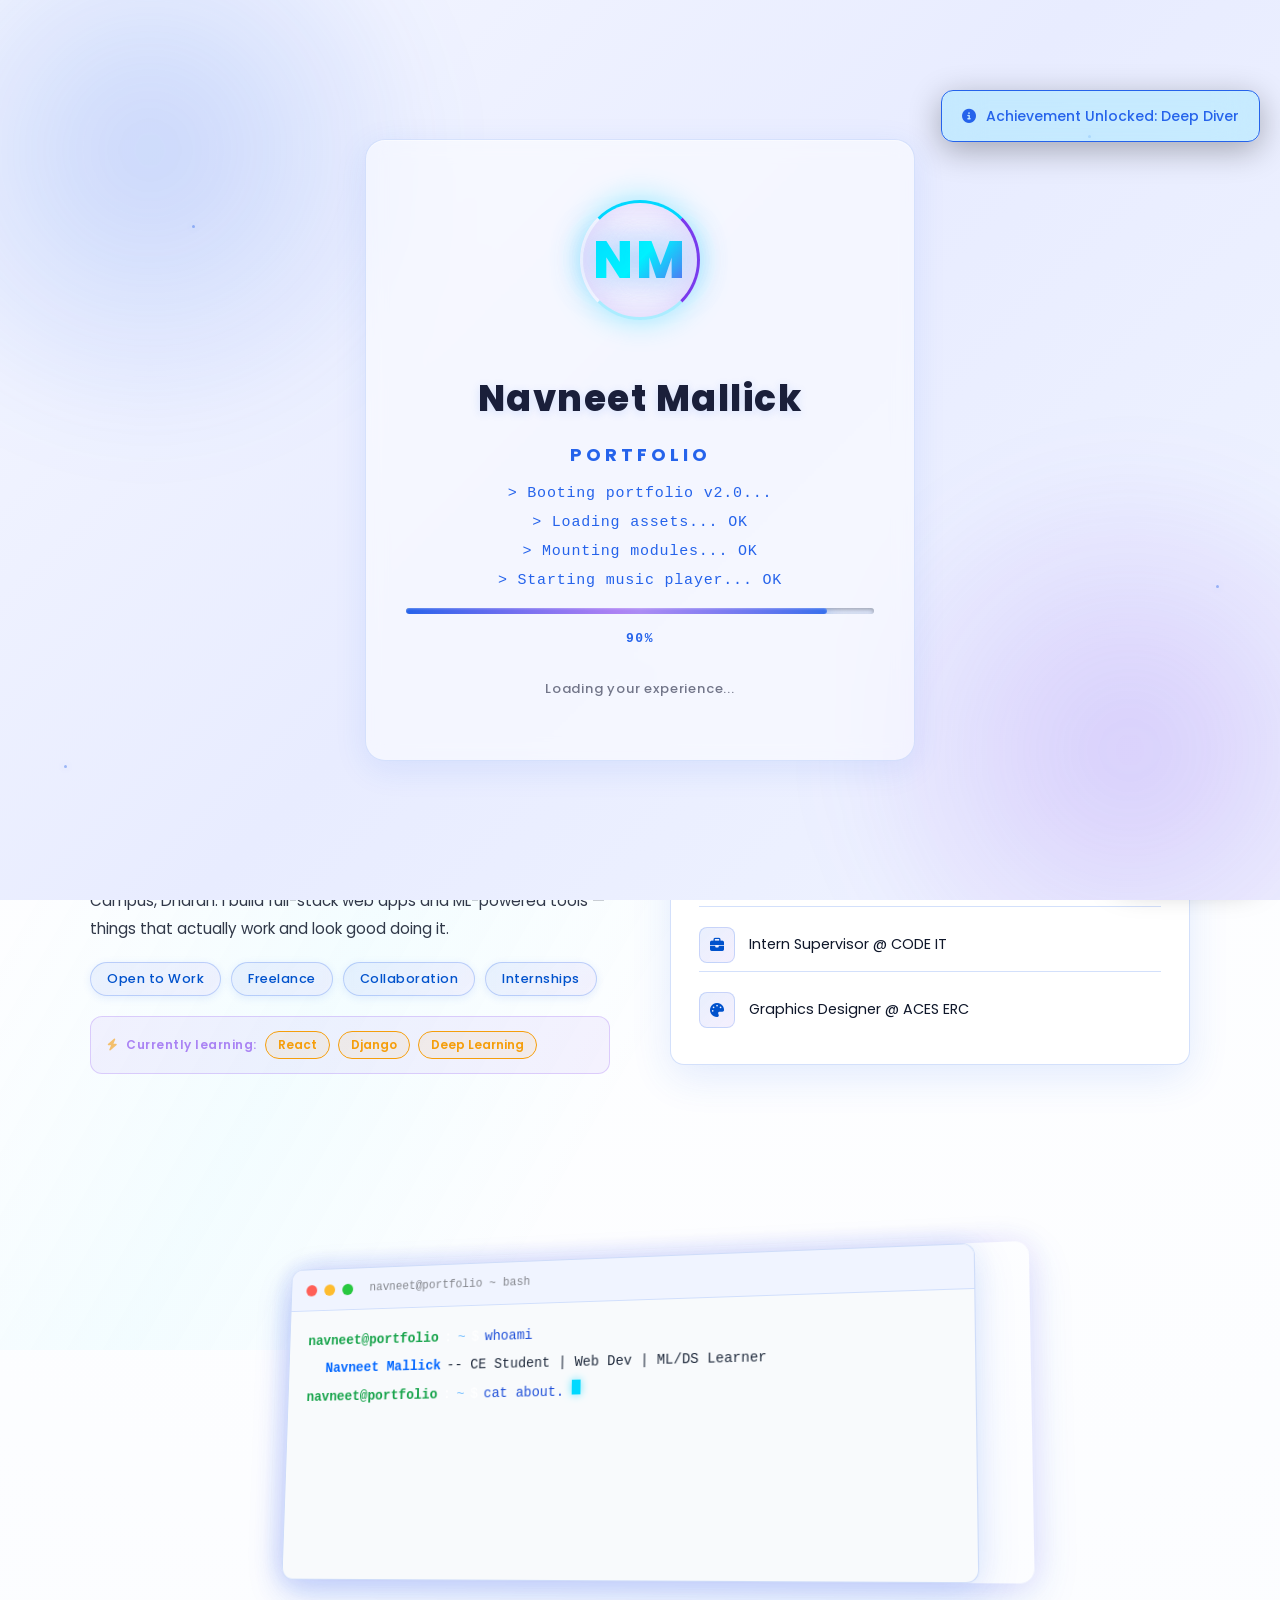
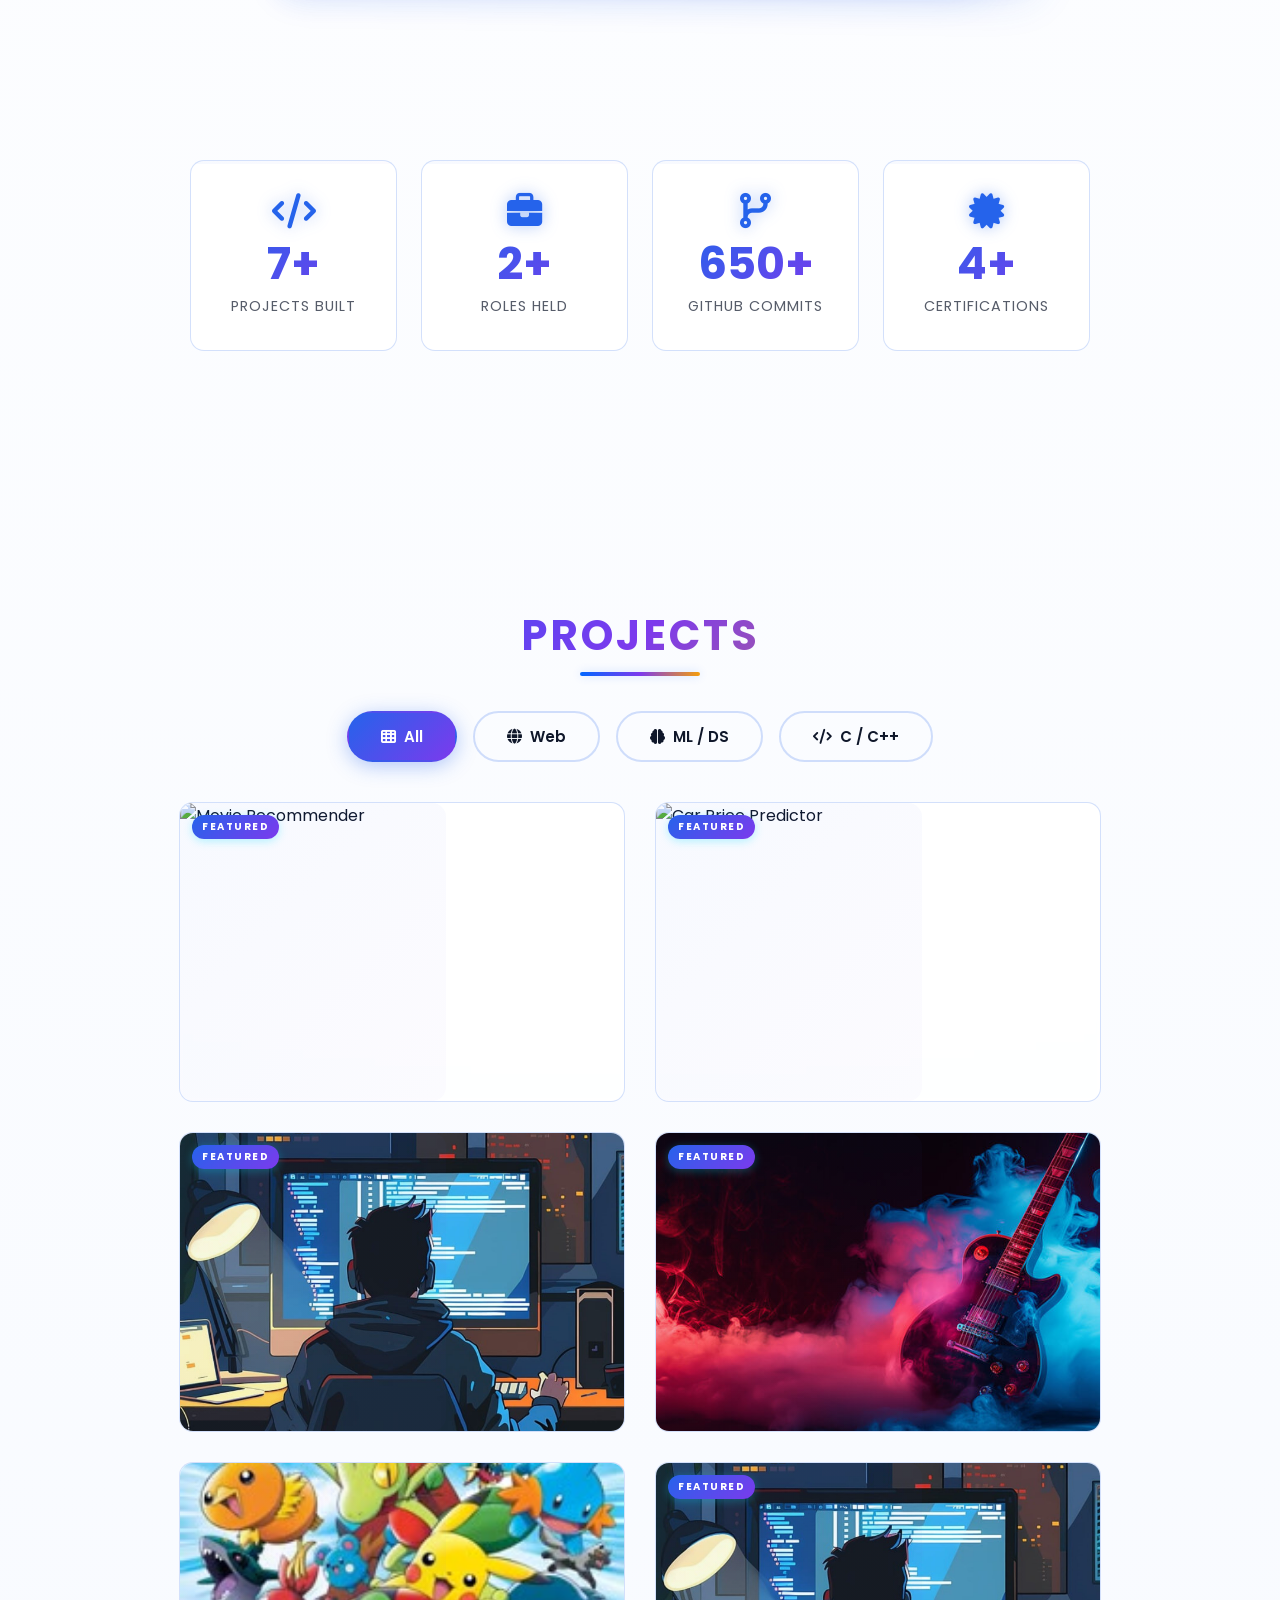
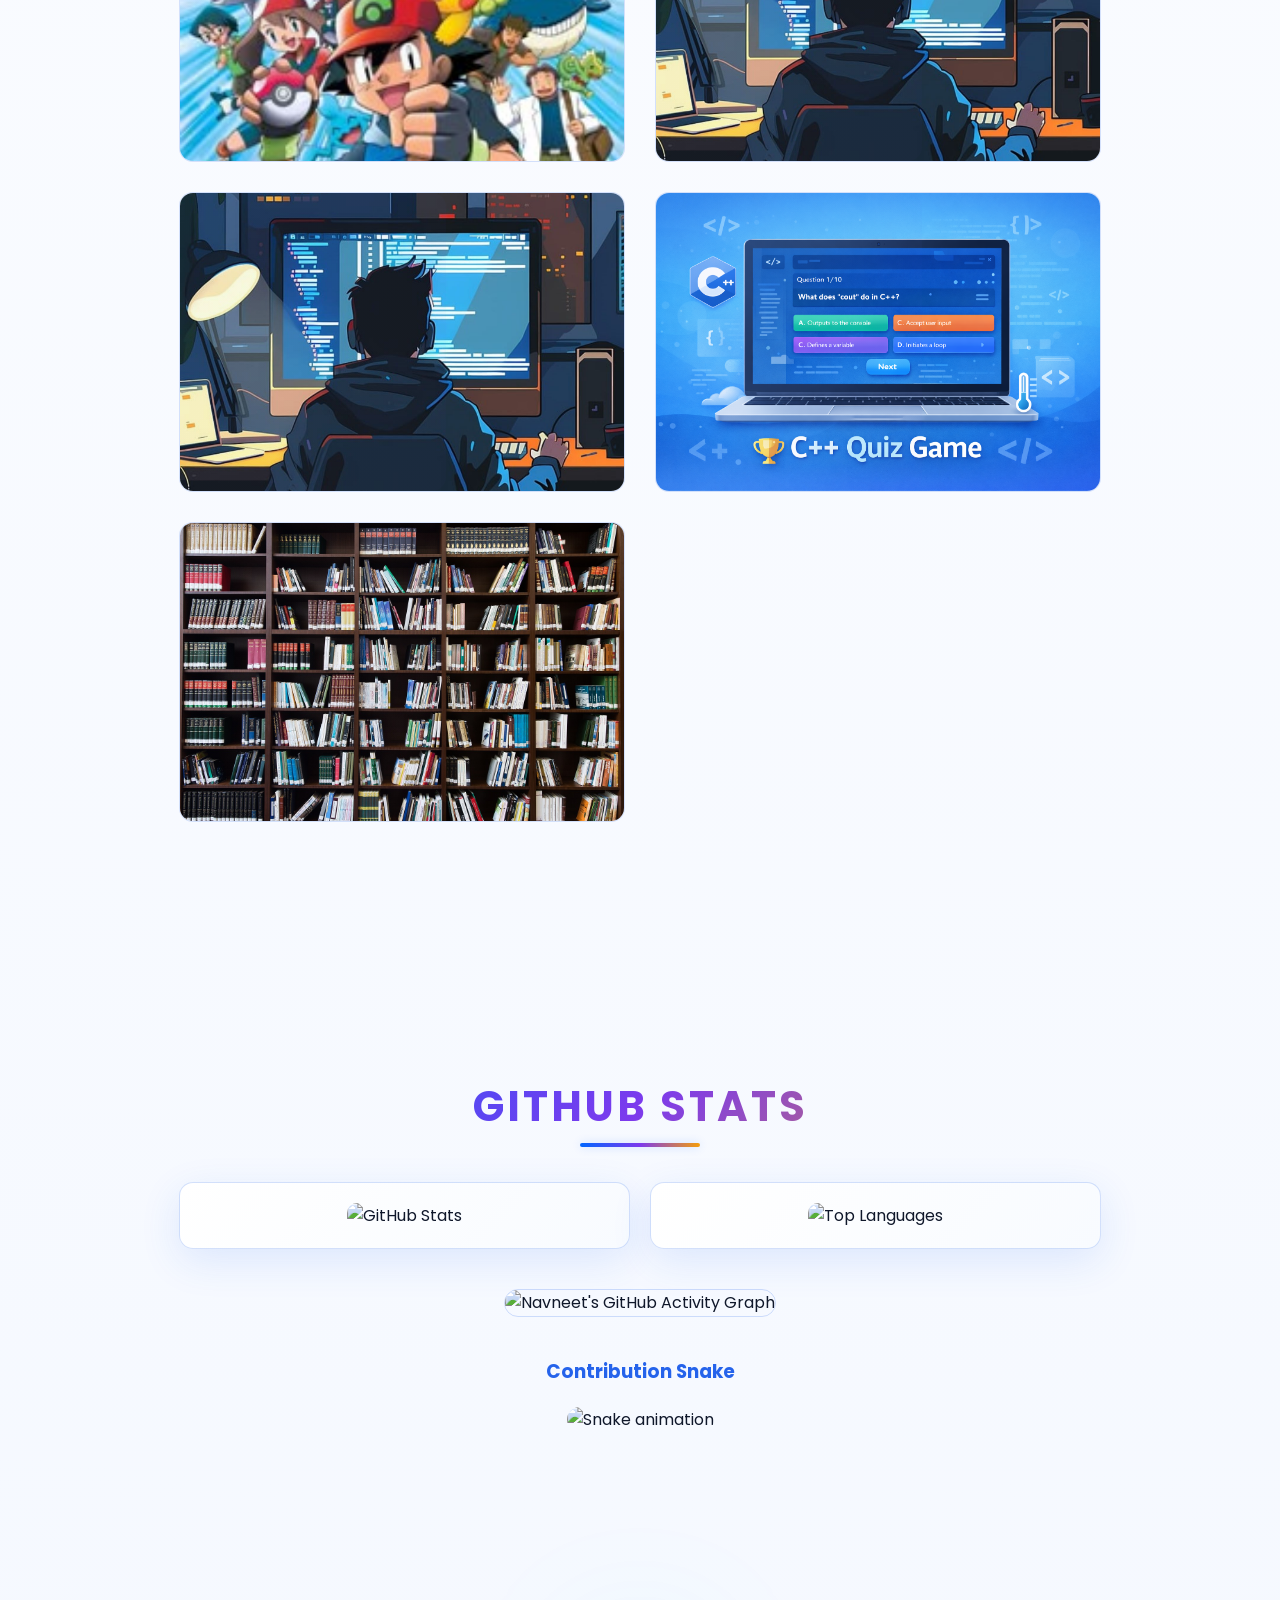
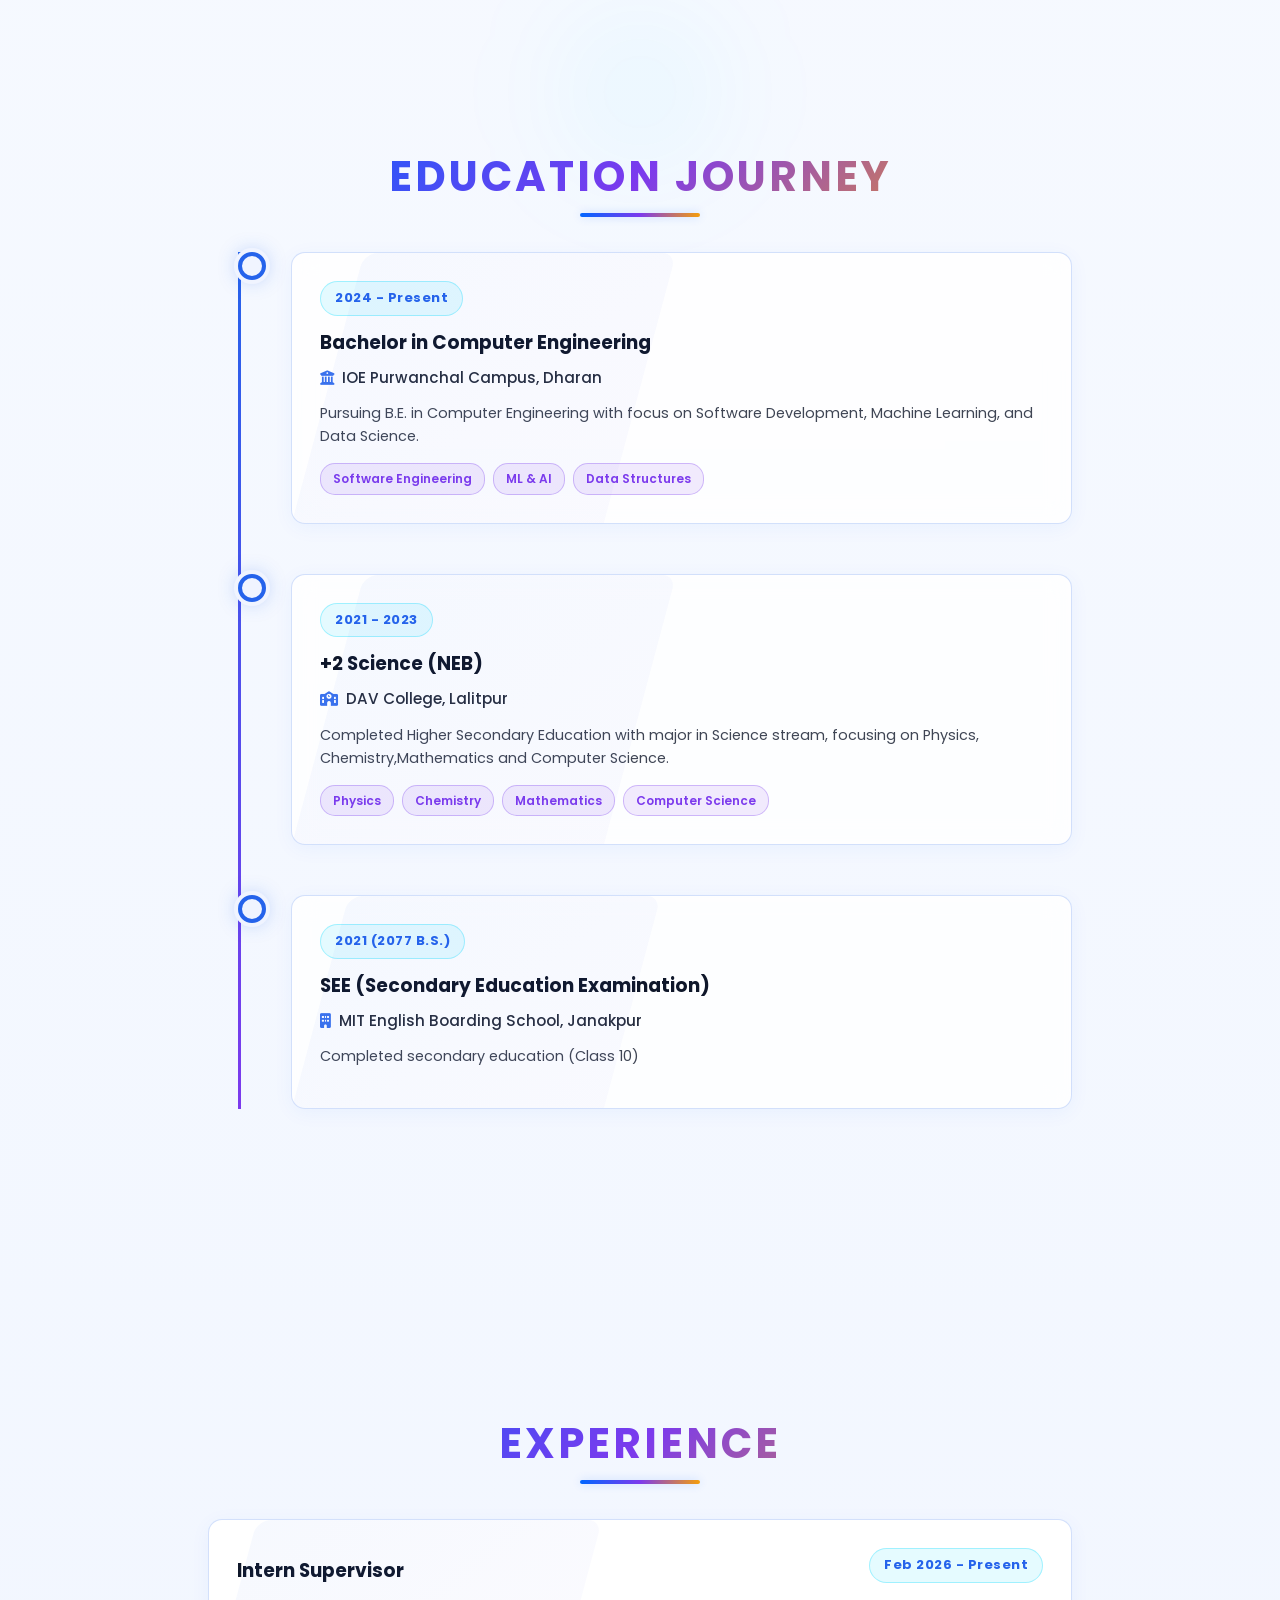
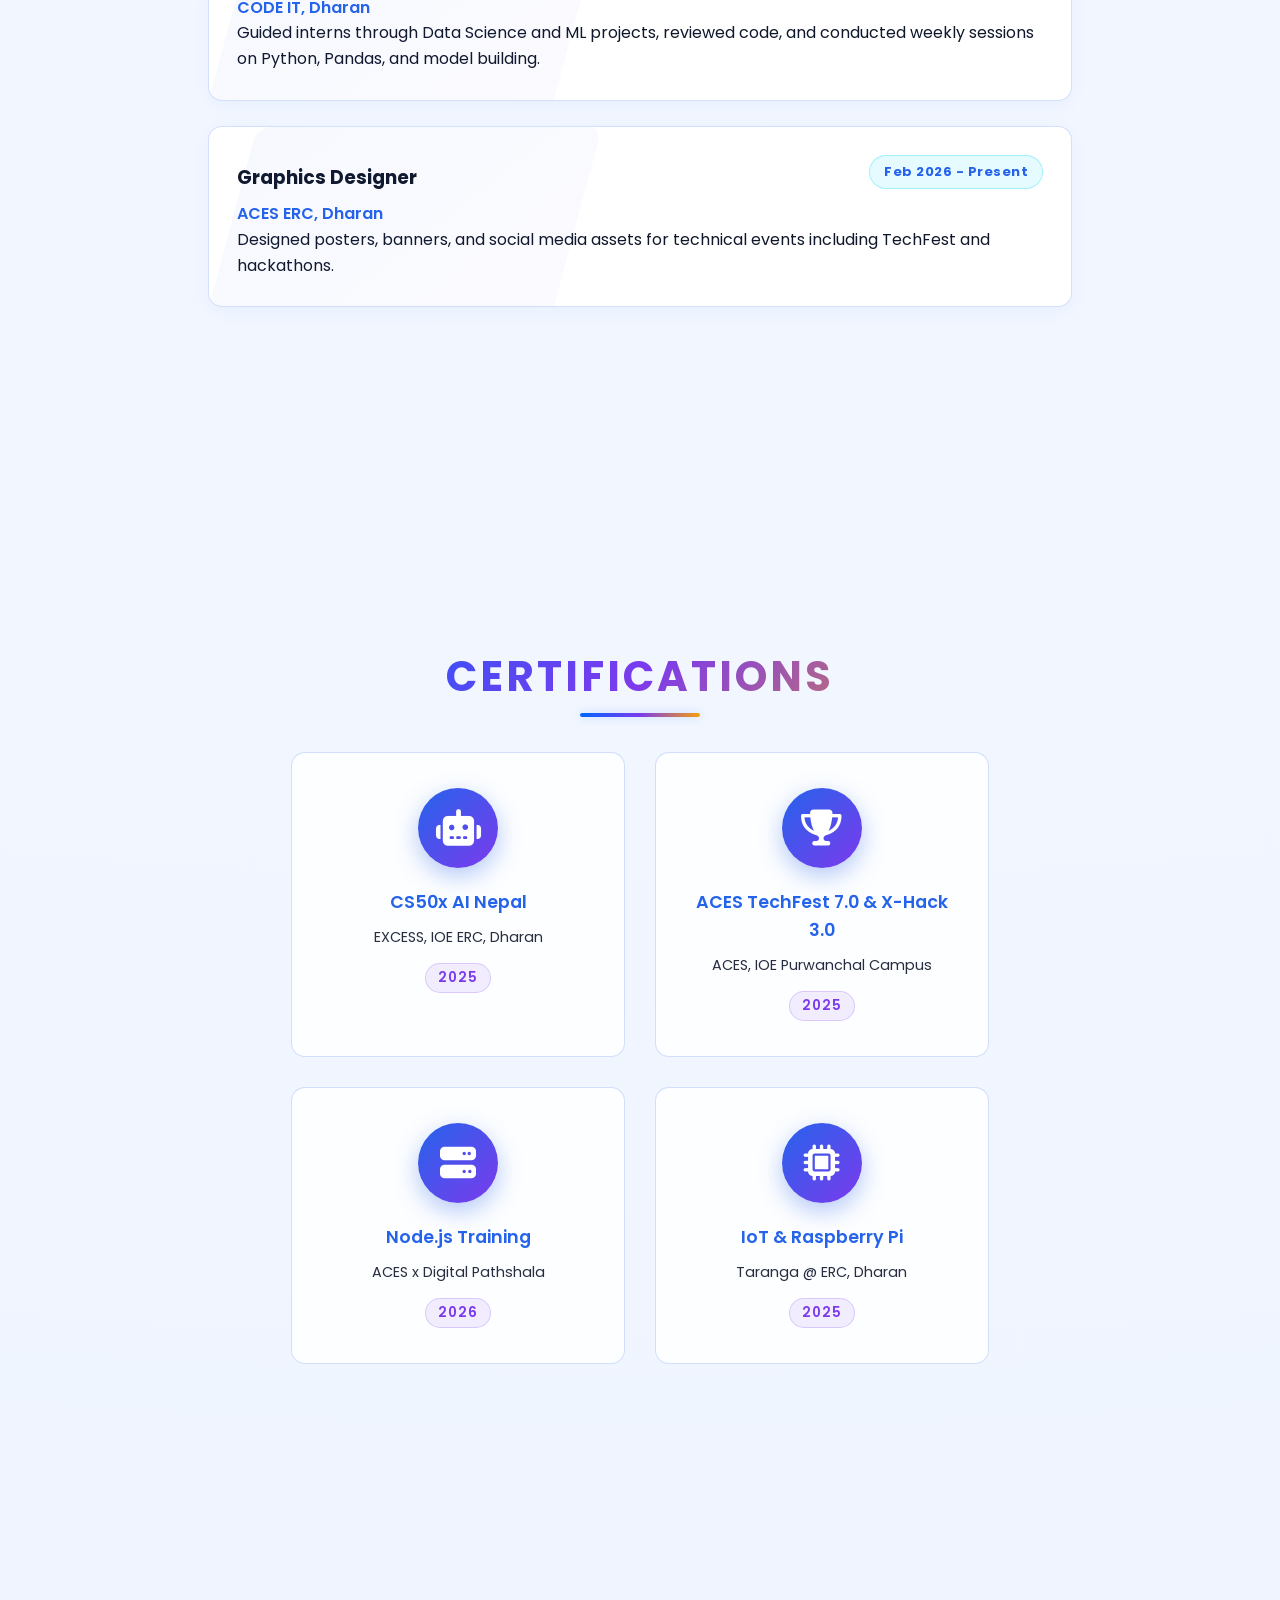
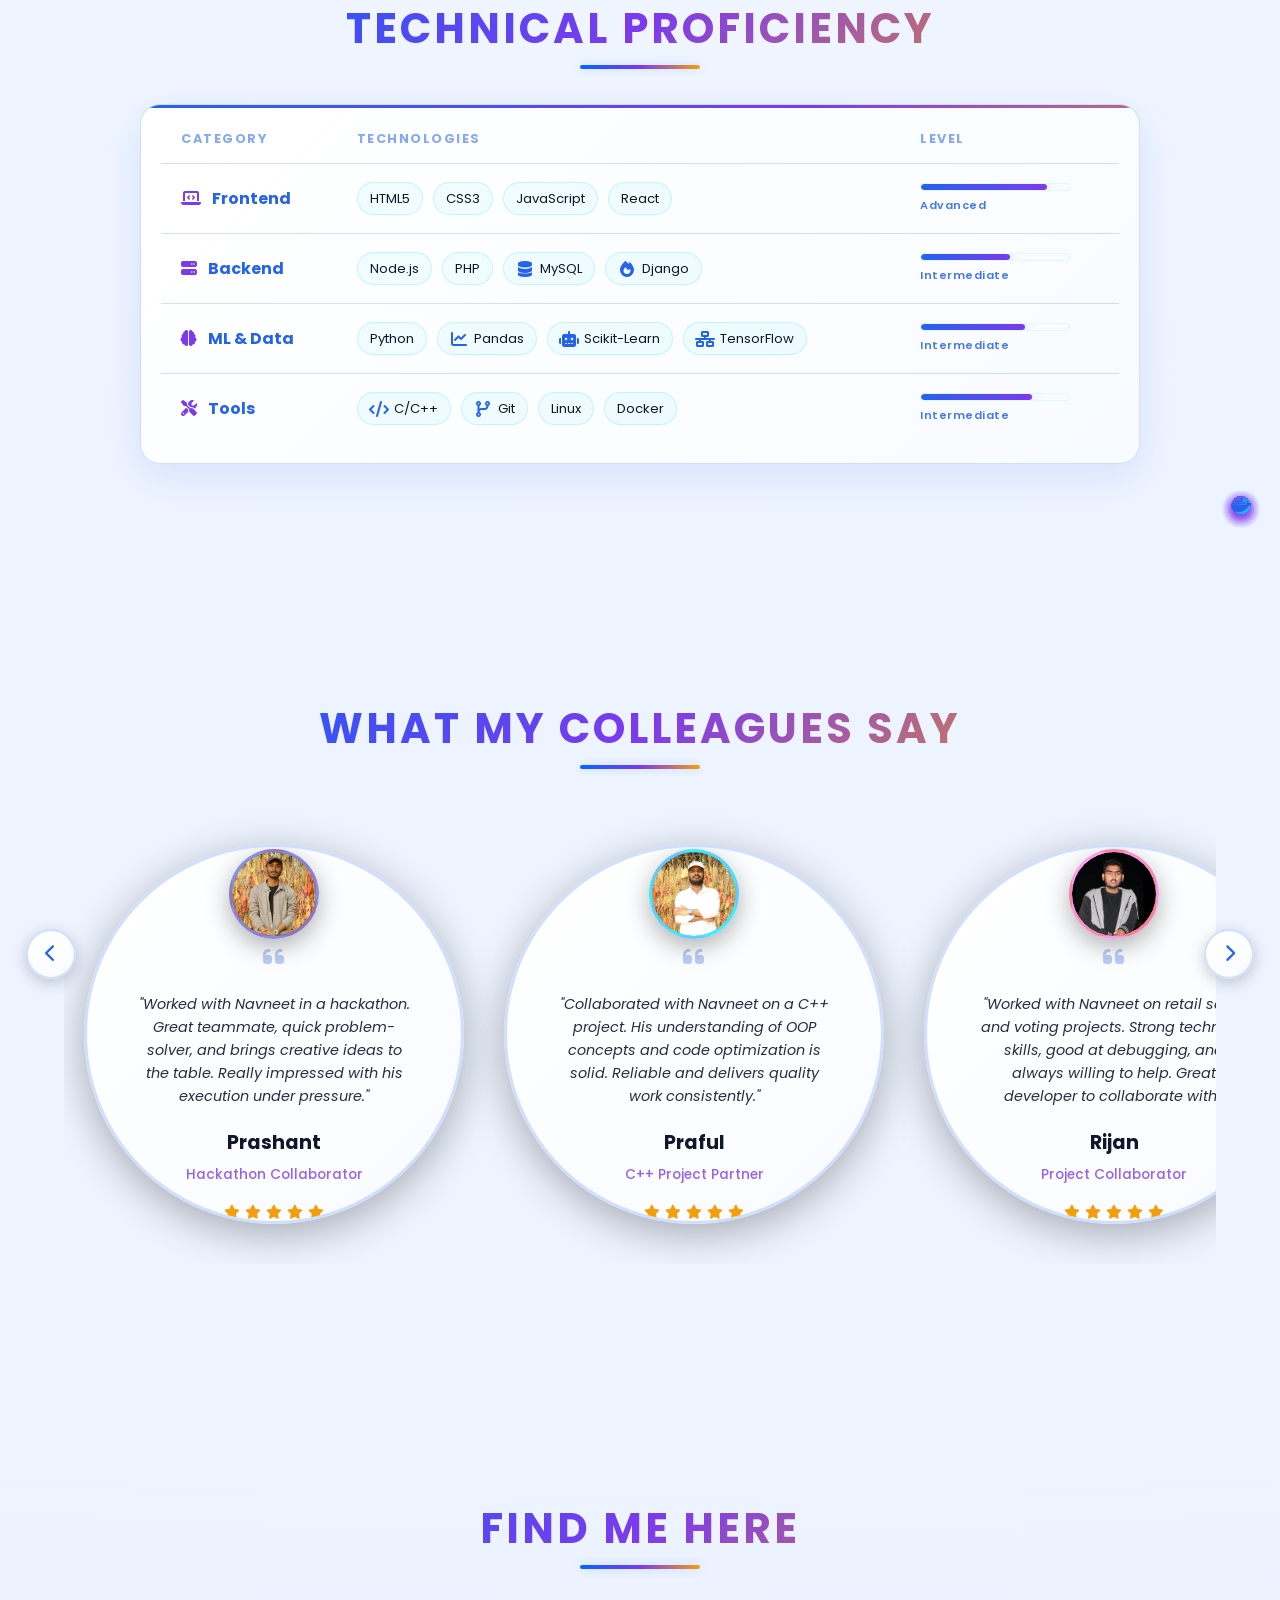
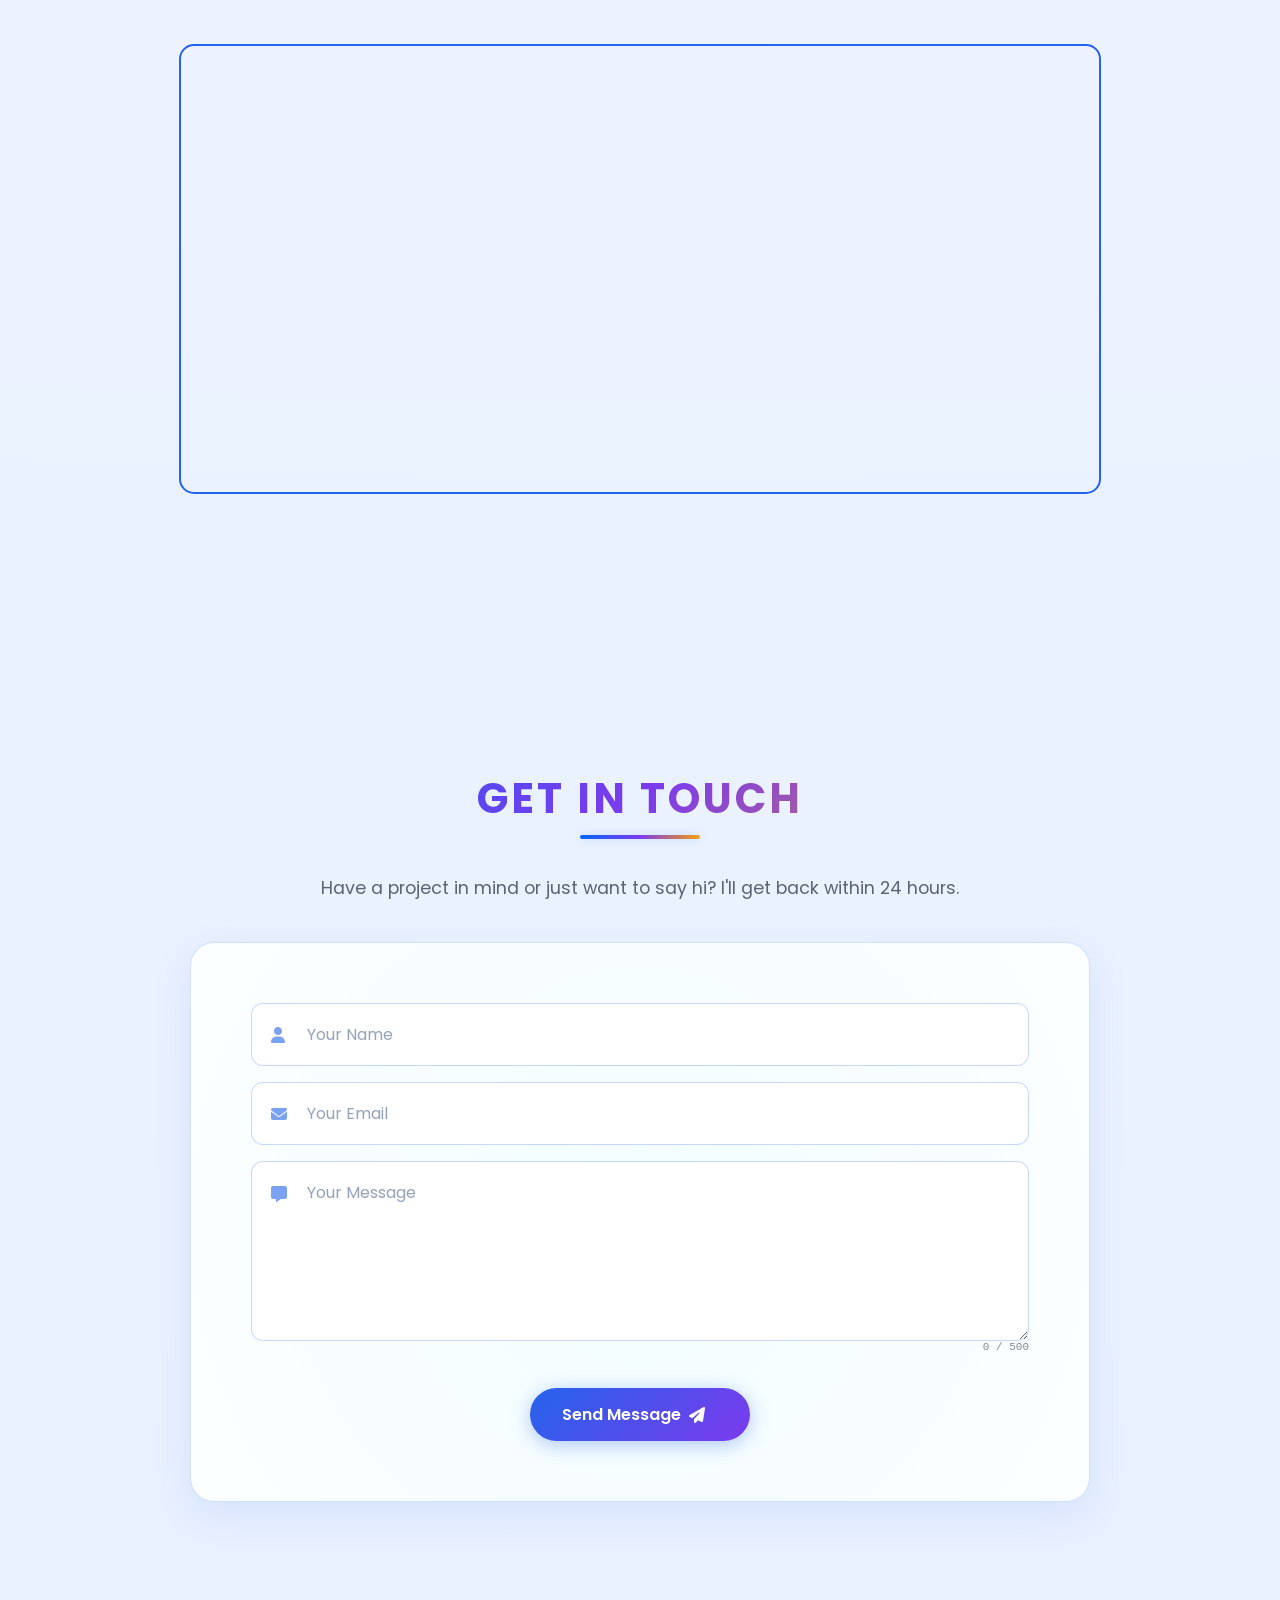
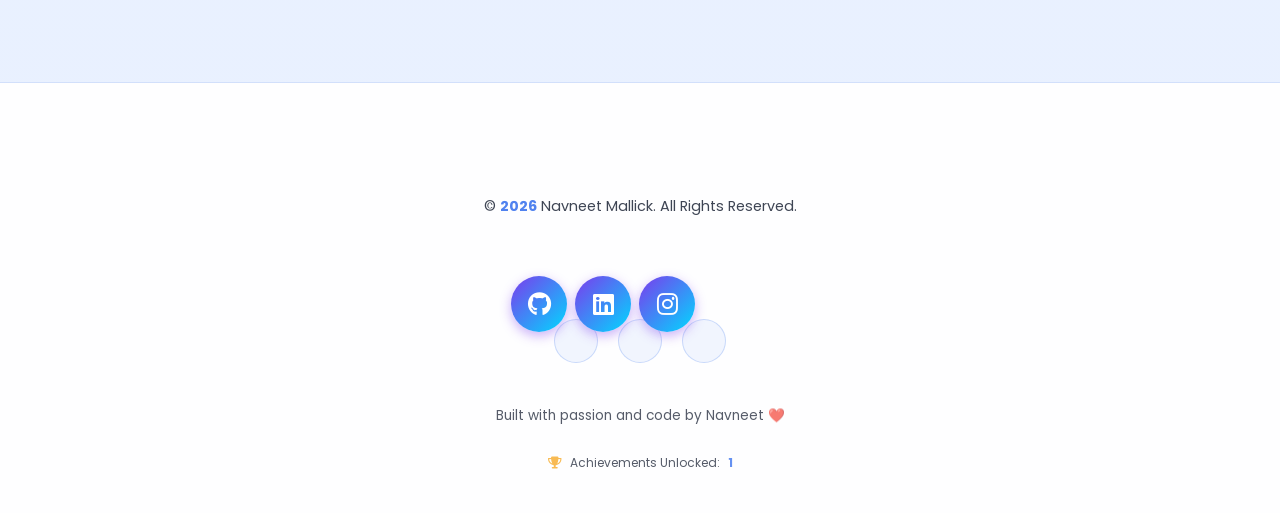
==== index.html @ b957b002 "fix: mobile bugs" ====
<!DOCTYPE html>
<html lang="en">

<head>
  <meta charset="UTF-8">
  <meta name="viewport" content="width=device-width, initial-scale=1.0, maximum-scale=1.0, user-scalable=no, viewport-fit=cover">

  <!-- Primary SEO -->
  <title>Navneet Mallick | Portfolio</title>
  <meta name="description" content="Navneet Mallick is a Computer Engineering student at IOE Purwanchal Campus specializing in Web Development, Machine Learning, and Data Science. Explore projects, skills, and experience.">
  <meta name="keywords" content="Navneet Mallick, Web Developer, Machine Learning Engineer, Data Science, Portfolio, Computer Engineering, Nepal, IOE, Python, JavaScript, Streamlit">
  <meta name="author" content="Navneet Mallick">
  <meta name="robots" content="index, follow">
  <link rel="canonical" href="https://navneetmallick.com.np/">

  <!-- Open Graph (Facebook, LinkedIn) -->
  <meta property="og:type" content="website">
  <meta property="og:url" content="https://navneetmallick.com.np/">
  <meta property="og:title" content="Navneet Mallick | Web Developer & ML Engineer">
  <meta property="og:description" content="Computer Engineering student specializing in Web Development, Machine Learning, and Data Science. Check out my projects and get in touch.">
  <meta property="og:image" content="https://navneetmallick.com.np/Assets/images/profile.jpg">
  <meta property="og:site_name" content="Navneet Mallick Portfolio">
  <meta property="og:locale" content="en_US">

  <!-- Twitter Card -->
  <meta name="twitter:card" content="summary_large_image">
  <meta name="twitter:title" content="Navneet Mallick | Web Developer & ML Engineer">
  <meta name="twitter:description" content="Computer Engineering student specializing in Web Development, Machine Learning, and Data Science.">
  <meta name="twitter:image" content="https://navneetmallick.com.np/Assets/images/profile.jpg">

  <!-- Favicon -->
  <link rel="icon" type="image/png" href="Assets/images/logo.png">
  <link rel="apple-touch-icon" href="Assets/images/logo.png">
  <meta name="theme-color" content="#0a0e27">

  <!-- JSON-LD Structured Data -->
  <script type="application/ld+json">
  {
    "@context": "https://schema.org",
    "@type": "Person",
    "name": "Navneet Mallick",
    "url": "https://navneetmallick.com.np/",
    "image": "https://navneetmallick.com.np/Assets/images/profile.jpg",
    "jobTitle": "Computer Engineering Student & Web Developer",
    "description": "Computer Engineering student at IOE Purwanchal Campus specializing in Web Development, Machine Learning, and Data Science.",
    "sameAs": [
      "https://github.com/Navneet-Mallick/",
      "https://www.linkedin.com/in/navneet-mallick-313829279",
      "https://www.instagram.com/navneet_nm07"
    ],
    "knowsAbout": ["Web Development", "Machine Learning", "Data Science", "Python", "JavaScript"]
  }
  </script>

  <!-- External Styles & Fonts -->
  <!-- Font preloading for faster render -->
  <link rel="preconnect" href="https://fonts.googleapis.com">
  <link rel="preconnect" href="https://fonts.gstatic.com" crossorigin>
  <link rel="preload" href="https://fonts.googleapis.com/css2?family=Poppins:wght@300;400;600;700&display=swap" as="style" onload="this.onload=null;this.rel='stylesheet'">
  <noscript><link href="https://fonts.googleapis.com/css2?family=Poppins:wght@300;400;600;700&display=swap" rel="stylesheet"></noscript>
  <link rel="stylesheet" href="https://cdnjs.cloudflare.com/ajax/libs/font-awesome/6.5.0/css/all.min.css">
  <link rel="stylesheet" href="CSS/style.css">
  <link rel="stylesheet" href="CSS/mobile.css">
  <link rel="stylesheet" href="CSS/loading-screen.css">
  <link rel="stylesheet" href="CSS/mobile-performance.css">
  <link rel="stylesheet" href="CSS/shortcuts.css">

  <!-- Lazy-loaded CSS (will be loaded on demand):
       - CSS/advanced-effects.css
       - CSS/welcome.css
  -->

  <!-- Ensure boot overlay is visible on mobile - inline critical CSS -->
  <style>
    /* Show overlay only when NOT exiting */
    #boot-overlay:not(.boot-exit) {
      display: flex !important;
      position: fixed !important;
      inset: 0 !important;
      z-index: 999999 !important;
    }
    body.boot-active {
      overflow: hidden !important;
    }
  </style>

  <!-- Immediate boot overlay initialization -->
  <script>
    // Add boot-active class immediately to prevent flash
    document.documentElement.classList.add('boot-active');
    
    // Ensure boot overlay is visible as soon as DOM is ready
    if (document.readyState === 'loading') {
      document.addEventListener('DOMContentLoaded', function() {
        const overlay = document.getElementById('boot-overlay');
        if (overlay) {
          overlay.style.display = 'flex';
          overlay.style.opacity = '1';
          document.body.classList.add('boot-active');
        }
      });
    }
  </script>
</head>

<body>

<noscript>
  <div style="position:fixed;inset:0;background:#070b1f;color:#eaf2ff;display:flex;flex-direction:column;align-items:center;justify-content:center;font-family:sans-serif;text-align:center;padding:20px;z-index:999999;">
    <h1 style="color:#00e5ff;font-size:2rem;margin-bottom:16px;">Navneet Mallick — Portfolio</h1>
    <p style="opacity:0.8;max-width:400px;line-height:1.6;">This portfolio requires JavaScript to run. Please enable JavaScript in your browser to view the full experience.</p>
    <a href="mailto:navneetmallick092@gmail.com" style="margin-top:24px;color:#00e5ff;">navneetmallick092@gmail.com</a>
  </div>
</noscript>

<!-- Scroll Progress Bar -->
<div id="scroll-progress"></div>

<!-- Matrix Rain Canvas -->
<canvas id="matrix-canvas"></canvas>

<!-- Scanlines overlay -->
<div class="scanlines"></div>

<!-- Boot Overlay - Professional Loading Screen -->
<div id="boot-overlay">
  <div class="boot-background">
    <div class="boot-gradient-1"></div>
    <div class="boot-gradient-2"></div>
  </div>
  
  <div class="boot-content">
    <!-- Animated Logo -->
    <div class="boot-logo-container">
      <div class="boot-logo">
        <span class="boot-logo-text">NM</span>
        <div class="boot-logo-ring"></div>
      </div>
    </div>
    
    <!-- Title -->
    <div class="boot-title">
      <h1>Navneet Mallick</h1>
      <p class="boot-subtitle">Portfolio</p>
    </div>
    
    <!-- Loading Messages -->
    <div class="boot-messages">
      <div class="boot-text" id="boot-text"></div>
    </div>
    
    <!-- Progress Bar -->
    <div class="boot-progress-container">
      <div class="boot-progress-bar">
        <div class="boot-progress-fill" id="boot-bar"></div>
        <div class="boot-progress-glow"></div>
      </div>
      <div class="boot-percent" id="boot-percent">0%</div>
    </div>
    
    <!-- Status -->
    <div class="boot-status">
      <p class="boot-hint">Loading your experience...</p>
    </div>
  </div>
  
  <!-- Animated Particles Background -->
  <div class="boot-particles">
    <div class="boot-particle"></div>
    <div class="boot-particle"></div>
    <div class="boot-particle"></div>
    <div class="boot-particle"></div>
    <div class="boot-particle"></div>
  </div>
</div>

<!-- Floating Particles -->
<div class="particles" id="particles"></div>

<!-- Music Player -->
<div id="music-player" data-mode="eagles" data-playing="false">
  <!-- Play / Pause -->
  <button id="music-toggle" aria-label="Toggle music">
    <i class="fas fa-play" id="music-icon"></i>
  </button>

  <!-- Animated bars (visible when playing) -->
  <div class="music-bars" aria-hidden="true">
    <div class="music-bar"></div>
    <div class="music-bar"></div>
    <div class="music-bar"></div>
    <div class="music-bar"></div>
  </div>

  <!-- Track info + progress -->
  <div class="music-info">
    <span id="music-track-name">Lo-Fi Beats</span>
    <div class="music-progress">
      <div id="music-progress-bar"></div>
    </div>
  </div>

  <!-- Volume -->
  <input id="music-volume" type="range" min="0" max="1" step="0.05" value="0.6" aria-label="Volume">

  <!-- Mode switch -->
  <button id="music-mode-btn" aria-label="Switch music mode" title="Switch mode">
    <i class="fas fa-moon" id="music-mode-icon"></i>
  </button>

  <!-- External Music Link -->
  <a href="https://groove-box-three.vercel.app/" target="_blank" rel="noopener noreferrer" id="music-external-link" aria-label="Open full music player" title="Open GrooveBox Music Player">
    <i class="fas fa-external-link-alt"></i>
    <span class="music-notification-badge">NEW</span>
  </a>
</div>

<!-- Toast Notifications -->
<div id="toast-container"></div>

<!-- Back to Top -->
<button id="back-to-top" aria-label="Back to top">
  <i class="fas fa-arrow-up"></i>
</button>

<!-- Mobile Shortcuts Button (visible only on mobile) -->
<button id="mobile-shortcuts-btn" onclick="window.showShortcuts && window.showShortcuts()" aria-label="Show shortcuts" title="Shortcuts">
  <i class="fas fa-keyboard"></i>
</button>

<header>
    <nav class="navbar">
        <div class="logo-container">
            <a href="#home" >
                <img src="Assets/images/image.png" alt="Navneet Mallick Logo" id="nav-logo-img" loading="lazy">
            </a>
        </div>

        <ul class="nav-links">
            <li><a href="#home"><i class="fas fa-home"></i> Home</a></li>
            <li><a href="#about"><i class="fas fa-user"></i> About</a></li>
            <li><a href="#projects"><i class="fas fa-code"></i> Projects</a></li>
            <li><a href="#education"><i class="fas fa-graduation-cap"></i> Education</a></li>
            <li><a href="#skills"><i class="fas fa-brain"></i> Skills</a></li>
            <li><a href="#contact"><i class="fas fa-envelope"></i> Contact</a></li>
        </ul>

        <div class="nav-wrapper">
            <div id="nav-actions-box">
                <div id="theme-btn">
                    <i id="theme-icon" class="fas fa-moon"></i>
                    <span id="theme-text">Dark</span>
                </div>
                <div class="divider"></div>
                <div id="hamburger-wrap">
                    <i class="fas fa-bars"></i>
                </div>
                <button id="shortcuts-hint" onclick="window.showShortcuts && window.showShortcuts()" title="Keyboard shortcuts" aria-label="Keyboard shortcuts" style="background:none;border:1px solid var(--border-color);color:var(--text-color);width:32px;height:32px;border-radius:8px;cursor:pointer;font-size:13px;display:flex;align-items:center;justify-content:center;transition:all 0.2s;opacity:0.7;"><i class="fas fa-keyboard"></i></button>
            </div>

            <div id="nav-dropdown">
                <div class="dropdown-header">NAVIGATE</div>
                <a href="#experience"><i class="fas fa-briefcase"></i> Experience</a>
                <a href="#education"><i class="fas fa-graduation-cap"></i> Education</a>
                <a href="#certifications"><i class="fas fa-certificate"></i> Certifications</a>
                <a href="#testimonials"><i class="fas fa-quote-left"></i> Testimonials</a>
                <a href="#github-stats"><i class="fab fa-github"></i> GitHub Stats</a>
                <a href="./Assets/Navneet _CV.pdf" download><i class="fas fa-download"></i> Download CV</a>
                <div class="dropdown-divider"></div>
                <a href="#" id="open-game-btn" onclick="openRunnerGame(); return false;"><i class="fas fa-gamepad"></i> Play a Game</a>
                <div class="dropdown-divider"></div>
                <div class="dropdown-header">SOCIALS</div>
                <a href="https://github.com/Navneet-Mallick/" target="_blank" rel="noopener noreferrer"><i class="fab fa-github"></i> GitHub</a>
                <a href="https://www.linkedin.com/in/navneet-mallick-313829279" target="_blank" rel="noopener noreferrer"><i class="fab fa-linkedin"></i> LinkedIn</a>
                <a href="https://www.instagram.com/navneet_nm07" target="_blank" rel="noopener noreferrer"><i class="fab fa-instagram"></i> Instagram</a>
            </div>
        </div>
    </nav>
</header>

<section id="home" class="hero">
    <canvas id="hero-canvas" class="hero-canvas"></canvas>
    <div class="hero-left">
      <div class="availability-badge">
        <span class="avail-dot"></span> Available for opportunities
      </div>
      <h1>Hi, I'm <span data-text="Navneet Mallick">Navneet Mallick</span></h1>
      <p style="font-size: 1.5rem; margin: 10px 0; height: 1.6em;">
        I'm <span id="typing-text" style="color: var(--secondary); font-weight: 600;"></span><span class="cursor">|</span>
      </p>
      <p class="hero-bio">Computer Engineering student at IOE Purwanchal Campus, building things for the web and training machines to think.</p>
      <div class="hero-buttons">
        <a href="#contact" class="btn">Hire Me</a>
        <a href="./Assets/Navneet _CV.pdf" class="btn btn-cv download-cv-btn" download>
          <i class="fas fa-download"></i> Download CV
        </a>
        <span class="resume-status-inline" style="font-size: 10px; color: var(--accent); opacity: 0; margin-left:10px;"></span>
      </div>
    </div>
    <div class="hero-right">
        <img class="pp-img" src="Assets/images/profile.jpg" alt="Navneet Mallick" loading="lazy">
    </div>
    <a href="#terminal-intro" class="scroll-indicator" aria-label="Scroll down">
      <i class="fas fa-chevron-down"></i>
    </a>
</section>


<section id="about" class="about-section reveal">
  <div class="about-grid">
    <div class="about-text">
      <h2 class="section-title" style="text-align:left; width:auto; margin-top:0;">About Me</h2>
      <p>I'm a 3rd-year Computer Engineering student at IOE Purwanchal Campus, Dharan. I build full-stack web apps and ML-powered tools &mdash; things that actually work and look good doing it.</p>
      <div class="about-tags">
        <span>Open to Work</span>
        <span>Freelance</span>
        <span>Collaboration</span>
        <span>Internships</span>
      </div>
      <div class="currently-learning">
        <span class="learning-label"><i class="fas fa-bolt"></i> Currently learning:</span>
        <span class="learning-item">React</span>
        <span class="learning-item">Django</span>
        <span class="learning-item">Deep Learning</span>
      </div>
    </div>
    <div class="about-info">
      <div class="about-info-item">
        <i class="fas fa-map-marker-alt"></i>
        <span>Dharan, Nepal</span>
      </div>
      <div class="about-info-item">
        <i class="fas fa-graduation-cap"></i>
        <span>IOE Purwanchal Campus</span>
      </div>
      <div class="about-info-item">
        <i class="fas fa-briefcase"></i>
        <span>Intern Supervisor @ CODE IT</span>
      </div>
         <div class="about-info-item">
        <i class="fas fa-palette"></i>
        <span>Graphics Designer @ ACES ERC</span>
      </div>
      <!-- <div class="about-info-item">
        <i class="fas fa-envelope"></i>
        <a href="mailto:navneetmallick092@gmail.com">navneetmallick092@gmail.com</a>
      </div>
      <div class="about-info-item">
        <i class="fab fa-github"></i>
        <a href="https://github.com/Navneet-Mallick/" target="_blank" rel="noopener noreferrer">github.com/Navneet-Mallick</a>
      </div>
      <div class="about-info-item">
        <i class="fab fa-linkedin"></i>
        <a href="https://www.linkedin.com/in/navneet-mallick-313829279" target="_blank" rel="noopener noreferrer">linkedin.com/in/navneet-mallick</a>
      </div> -->
    </div>
  </div>
</section>

<section id="terminal-intro" class="terminal-intro-section reveal">
  <div class="terminal-card-wrapper">
    <div class="terminal-card">
      <div class="terminal">
        <div class="terminal-header">
          <span class="t-btn t-red"></span>
          <span class="t-btn t-yellow"></span>
          <span class="t-btn t-green"></span>
          <span class="terminal-title">navneet@portfolio ~ bash</span>
        </div>
        <div class="terminal-body" id="terminal-body"></div>
      </div>
    </div>
  </div>
</section>
<!-- Stats Counter -->
<section id="stats" class="stats-section reveal">
  <div class="stats-grid">
    <div class="stat-card">
      <i class="fas fa-code"></i>
      <span class="stat-number" data-target="7"data-suffix="+">0+</span>
      <p>Projects Built</p>
    </div>
    <div class="stat-card">
      <i class="fas fa-briefcase"></i>
      <span class="stat-number" data-target="2" data-suffix="+">0+</span>
      <p>Roles Held</p>
    </div>
    <div class="stat-card">
       <i class="fas fa-code-branch"></i>

      <span class="stat-number" data-target="650" data-suffix="+">0+</span>
      <p>GitHub Commits</p>
    </div>
    <div class="stat-card">
      <i class="fas fa-certificate"></i>
      <span class="stat-number" data-target="4" data-suffix="+">0+</span>
      <p>Certifications</p>
    </div>
  </div>
</section>

<section id="projects" class="reveal">

    <h2 class="section-title">Projects</h2>

    <!-- Project Filter Tabs -->
    <div class="project-tabs">
      <button class="project-tab active" data-filter="all">
        <i class="fas fa-th"></i> All
      </button>
      <button class="project-tab" data-filter="web">
        <i class="fas fa-globe"></i> Web
      </button>
      <button class="project-tab" data-filter="ml">
        <i class="fas fa-brain"></i> ML / DS
      </button>
      <button class="project-tab" data-filter="cpp">
        <i class="fas fa-code"></i> C / C++
      </button>
    </div>
<!-- change  -->
    <!-- All Projects in one container -->
    <div class="project-container" id="projects-grid">

      <!-- ML/DS -->
      <div class="project-card" data-category="ml">
        <img src="https://img.freepik.com/premium-vector/movie-theater-signboard-blue_34230-295.jpg" alt="Movie Recommender" loading="lazy">
        <span class="project-featured-badge">Featured</span>
        <div class="overlay">
          <h3>Movie Recommender</h3>
          <p>Python &middot; Scikit-learn &middot; Pandas &middot; Streamlit</p>
          <div class="overlay-btns">
            <a href="https://movie-recommender-navneet.streamlit.app/" target="_blank" rel="noopener noreferrer" class="btn"><i class="fas fa-external-link-alt"></i> Live Demo</a>
            <a href="https://github.com/Navneet-Mallick/Movie-Recommender-System" target="_blank" rel="noopener noreferrer" class="btn btn-cv"><i class="fab fa-github"></i> Repo</a>
          </div>
        </div>
      </div>

      <div class="project-card" data-category="ml">
        <img src="https://storage.googleapis.com/kaggle-datasets-images/4210881/7265027/7dd70275b71ef22623be2a72c655675a/dataset-cover.jpg" alt="Car Price Predictor" loading="lazy">
        <span class="project-featured-badge">Featured</span>
        <div class="overlay">
          <h3>Car Price Predictor</h3>
          <p>Python &middot; Linear Regression &middot; Pandas &middot; Streamlit</p>
          <div class="overlay-btns">
            <a href="https://carpredictor-navneet.streamlit.app/" target="_blank" rel="noopener noreferrer" class="btn"><i class="fas fa-external-link-alt"></i> Live Demo</a>
            <a href="https://github.com/Navneet-Mallick/Car-Price-Predictor" target="_blank" rel="noopener noreferrer" class="btn btn-cv"><i class="fab fa-github"></i> Repo</a>
          </div>
        </div>
      </div>

      <div class="project-card" data-category="ml">
        <img src="Assets/images/developer.jpg" alt="ETL Pipeline" loading="lazy">
        <span class="project-featured-badge">Featured</span>
        <div class="overlay">
          <h3>Retail ETL Pipeline</h3>
          <p>Python &middot; Pandas &middot; SQL &middot; Data Engineering</p>
          <div class="overlay-btns">
            <a href="https://github.com/Navneet-Mallick/Retail-ETL-Pipeline" target="_blank" rel="noopener noreferrer" class="btn"><i class="fab fa-github"></i> View Repo</a>
          </div>
        </div>
      </div>

      <!-- Web -->
      <div class="project-card" data-category="web">
        <img src="Assets/images/music.jpg" alt="GrooveBox" loading="lazy" onerror="this.src='Assets/images/developer.jpg'">
        <span class="project-featured-badge">Featured</span>
        <div class="overlay">
          <h3>GrooveBox &mdash; Music Player</h3>
          <p>JavaScript &middot; HTML &middot; CSS</p>
          <div class="overlay-btns">
            <a href="https://navneet-mallick.github.io/GrooveBox-Music/" target="_blank" rel="noopener noreferrer" class="btn"><i class="fas fa-external-link-alt"></i> Live Demo</a>
            <a href="https://github.com/Navneet-Mallick/GrooveBox-Music" target="_blank" rel="noopener noreferrer" class="btn btn-cv"><i class="fab fa-github"></i> Repo</a>
          </div>
        </div>
      </div>

      <div class="project-card" data-category="web">
        <img src="Assets/images/poke.jpg" alt="Pokedex" loading="lazy" onerror="this.src='Assets/images/quiz.png'">
        <div class="overlay">
          <h3>PokeDex</h3>
          <p>JavaScript &middot; PokeAPI &middot; HTML &middot; CSS</p>
          <div class="overlay-btns">
            <a href="https://navneet-mallick.github.io/Pokedex_for_Pokemon/" target="_blank" rel="noopener noreferrer" class="btn"><i class="fas fa-external-link-alt"></i> Live Demo</a>
            <a href="https://github.com/Navneet-Mallick/Pokedex_for_Pokemon" target="_blank" rel="noopener noreferrer" class="btn btn-cv"><i class="fab fa-github"></i> Repo</a>
          </div>
        </div>
      </div>

      <div class="project-card" data-category="web">
        <img src="Assets/images/developer.jpg" alt="VoteSecure" loading="lazy">
        <span class="project-featured-badge">Featured</span>
        <div class="overlay">
          <h3>VoteSecure Online</h3>
          <p>MySQL &middot; PHP &middot; HTML &middot; CSS</p>
          <div class="overlay-btns">
            <a href="https://github.com/Navneet-Mallick/VoteSecure-OnlineVoting" target="_blank" rel="noopener noreferrer" class="btn"><i class="fab fa-github"></i> View Repo</a>
          </div>
        </div>
      </div>

      <div class="project-card" data-category="web">
        <img src="Assets/images/developer.jpg" alt="Hackathon Project" loading="lazy">
        <div class="overlay">
          <h3>Hackathon Project</h3>
          <p>HTML &middot; CSS &middot; JavaScript</p>
          <div class="overlay-btns">
            <a href="https://github.com/Navneet-Mallick/XENOM" target="_blank" rel="noopener noreferrer" class="btn"><i class="fab fa-github"></i> View Repo</a>
          </div>
        </div>
      </div>

      <!-- C/C++ -->
      <div class="project-card" data-category="cpp">
        <img src="Assets/images/quiz.png" alt="Quiz Game" loading="lazy">
        <div class="overlay">
          <h3>Quiz Master Game</h3>
          <p>C++ &middot; OOP &middot; File I/O</p>
          <div class="overlay-btns">
            <a href="https://github.com/Navneet-Mallick/CPP-Project-Quiz-Master-Game" target="_blank" rel="noopener noreferrer" class="btn"><i class="fab fa-github"></i> View Repo</a>
          </div>
        </div>
      </div>

      <div class="project-card" data-category="cpp">
        <img src="Assets/images/books.jpg" alt="LMS" loading="lazy">
        <div class="overlay">
          <h3>Library Management System</h3>
          <p>C &middot; File Handling &middot; Structs</p>
          <div class="overlay-btns">
            <a href="https://github.com/Navneet-Mallick/Library-Management-System" target="_blank" rel="noopener noreferrer" class="btn"><i class="fas fa-external-link-alt"></i> View Repo</a>
          </div>
        </div>
      </div>

    </div>
  </section>

<!-- GitHub Stats Section -->
<section id="github-stats" class="reveal">
  <h2 class="section-title">GitHub Stats</h2>

  <!-- GitHub Stats Cards -->
  <div style="display: grid; grid-template-columns: repeat(auto-fit, minmax(300px, 1fr)); gap: 20px; padding: 0 10%; margin-bottom: 40px;">
    <div class="github-stat-wrapper">
      <img src="https://github-readme-stats.vercel.app/api?username=Navneet-Mallick&show_icons=true&theme=tokyonight&count_private=true&cache_seconds=86400" alt="GitHub Stats" loading="lazy">
    </div>
    <div class="github-stat-wrapper">
      <img src="https://github-readme-stats.vercel.app/api/top-langs/?username=Navneet-Mallick&layout=compact&theme=tokyonight&cache_seconds=86400" alt="Top Languages" loading="lazy">
    </div>
  </div>

  <!-- Activity Graph -->
  <div class="github-activity-graph" style="padding: 0 10%; margin-bottom: 40px;">
    <img
      src="https://github-readme-activity-graph.vercel.app/graph?username=Navneet-Mallick&theme=tokyo-night&hide_border=true&bg_color=0d1117&color=00d9ff&line=7c3aed&point=f59e0b"
      alt="Navneet's GitHub Activity Graph"
      loading="lazy"
      style="width: 100%; border-radius: 14px;"
    >
  </div>

  <!-- Contribution Snake -->
  <div style="text-align: center; padding: 0 10%;">
    <h3 style="color: var(--accent); margin-bottom: 20px;">Contribution Snake</h3>
    <img src="https://github.com/Platane/snk/raw/output/github-contribution-grid-snake.svg" alt="Snake animation" style="width: 100%; border-radius: 14px;">
  </div>
</section>

<div class="theme-wrapper-container">
  <section id="education">
      <h2 class="section-title">Education Journey</h2>
      <div class="timeline">
        <div class="timeline-item">
          <div class="timeline-content">
            <div class="timeline-icon">
              <i class="fas fa-graduation-cap"></i>
            </div>
            <span class="timeline-date">2024 - Present</span>
            <h3>Bachelor in Computer Engineering</h3>
            <p class="inst"><i class="fas fa-university"></i> IOE Purwanchal Campus, Dharan</p>
            <p class="timeline-desc">Pursuing B.E. in Computer Engineering with focus on Software Development, Machine Learning, and Data Science.</p>
            <div class="timeline-tags">
              <span class="tag">Software Engineering</span>
              <span class="tag">ML & AI</span>
              <span class="tag">Data Structures</span>
            </div>
          </div>
        </div>
        
        <div class="timeline-item">
          <div class="timeline-content">
            <div class="timeline-icon">
              <i class="fas fa-book"></i>
            </div>
            <span class="timeline-date">2021 - 2023</span>
            <h3>+2 Science (NEB)</h3>
            <p class="inst"><i class="fas fa-school"></i> DAV College, Lalitpur</p>
            <p class="timeline-desc">Completed Higher Secondary Education with major in Science stream, focusing on Physics, Chemistry,Mathematics and Computer Science.</p>
            <div class="timeline-tags">
              <span class="tag">Physics</span>
              <span class="tag">Chemistry</span>
              <span class="tag">Mathematics</span>
              <span class="tag">Computer Science</span>

            </div>
          </div>
        </div>

        <div class="timeline-item">
          <div class="timeline-content">
            <div class="timeline-icon">
              <i class="fas fa-school-flag"></i>
            </div>
            <span class="timeline-date">2021 (2077 B.S.)</span>
            <h3>SEE (Secondary Education Examination)</h3>
            <p class="inst"><i class="fas fa-building"></i> MIT English Boarding School, Janakpur</p>
            <p class="timeline-desc">Completed secondary education (Class 10)</p>
           
          </div>
        </div>
      </div>
    </section>
    <section id="experience">
      <h2 class="section-title">Experience</h2>
      <div class="exp-card">
          <div style="display:flex; justify-content:space-between; align-items:center;">
              <h3>Intern Supervisor</h3>
              <span class="date-tag">Feb 2026 - Present</span>
          </div>
          <p class="company-name">CODE IT, Dharan</p>
          <p>Guided interns through Data Science and ML projects, reviewed code, and conducted weekly sessions on Python, Pandas, and model building.</p>
      </div>
      <div class="exp-card">
          <div style="display:flex; justify-content:space-between; align-items:center;">
              <h3>Graphics Designer</h3>
              <span class="date-tag">Feb 2026 - Present</span>
          </div>
          <p class="company-name">ACES ERC, Dharan</p>
          <p>Designed posters, banners, and social media assets for technical events including TechFest and hackathons.</p>
      </div>
    </section>

    
</div>

        
<section id="certifications">
  <h2 class="section-title">Certifications</h2>
  <div class="cert-grid">
    <div class="cert-card">
      <div class="cert-icon"><i class="fas fa-robot"></i></div>
      <h3>CS50x AI Nepal</h3>
      <p class="cert-issuer">EXCESS, IOE ERC, Dharan</p>
      <p class="cert-date">2025</p>
    </div>
    <div class="cert-card">
      <div class="cert-icon"><i class="fas fa-trophy"></i></div>
      <h3>ACES TechFest 7.0 &amp; X-Hack 3.0</h3>
      <p class="cert-issuer">ACES, IOE Purwanchal Campus</p>
      <p class="cert-date">2025</p>
    </div>
    <div class="cert-card">
      <div class="cert-icon"><i class="fas fa-server"></i></div>
      <h3>Node.js Training</h3>
      <p class="cert-issuer">ACES x Digital Pathshala</p>
      <p class="cert-date">2026</p>
    </div>
    <div class="cert-card">
      <div class="cert-icon"><i class="fas fa-microchip"></i></div>
      <h3>IoT &amp; Raspberry Pi</h3>
      <p class="cert-issuer">Taranga @ ERC, Dharan</p>
      <p class="cert-date">2025</p>
    </div>
  </div>
</section>

<section id="skills" class="reveal">
  <h2 class="section-title">Technical Proficiency</h2>
  <div class="skills-table-container">
    <table class="skills-tabular">
      <thead>
        <tr>
          <th>Category</th>
          <th>Technologies</th>
          <th>Level</th>
        </tr>
      </thead>
      <tbody>
        <tr>
          <td class="cat-cell"><i class="fas fa-laptop-code"></i> Frontend</td>
          <td>
            <div class="tech-icons">
              <span class="tech-tag"><i class="fab fa-html5"></i> HTML5</span>
              <span class="tech-tag"><i class="fab fa-css3-alt"></i> CSS3</span>
              <span class="tech-tag"><i class="fab fa-js"></i> JavaScript</span>
              <span class="tech-tag"><i class="fab fa-react"></i> React</span>
            </div>
          </td>
          <td><div style="display:flex;flex-direction:column;gap:6px;"><div class="prof-bar"><div class="prof-fill" style="width: 85%;"></div></div><span class="prof-label">Advanced</span></div></td>
        </tr>
        <tr>
          <td class="cat-cell"><i class="fas fa-server"></i> Backend</td>
          <td>
            <div class="tech-icons">
              <span class="tech-tag"><i class="fab fa-node-js"></i> Node.js</span>
              <span class="tech-tag"><i class="fab fa-php"></i> PHP</span>
              <span class="tech-tag"><i class="fas fa-database"></i> MySQL</span>
              <span class="tech-tag"><i class="fas fa-fire"></i> Django</span>
            </div>
          </td>
          <td><div style="display:flex;flex-direction:column;gap:6px;"><div class="prof-bar"><div class="prof-fill" style="width: 60%;"></div></div><span class="prof-label">Intermediate</span></div></td>
        </tr>
        <tr>
          <td class="cat-cell"><i class="fas fa-brain"></i> ML & Data</td>
          <td>
            <div class="tech-icons">
              <span class="tech-tag"><i class="fab fa-python"></i> Python</span>
              <span class="tech-tag"><i class="fas fa-chart-line"></i> Pandas</span>
              <span class="tech-tag"><i class="fas fa-robot"></i> Scikit-Learn</span>
              <span class="tech-tag"><i class="fas fa-network-wired"></i> TensorFlow</span>
            </div>
          </td>
          <td><div style="display:flex;flex-direction:column;gap:6px;"><div class="prof-bar"><div class="prof-fill" style="width: 70%;"></div></div><span class="prof-label">Intermediate</span></div></td>
        </tr>
        <tr>
          <td class="cat-cell"><i class="fas fa-tools"></i> Tools</td>
          <td>
            <div class="tech-icons">
              <span class="tech-tag"><i class="fas fa-code"></i> C/C++</span>
              <span class="tech-tag"><i class="fas fa-code-branch"></i> Git</span>
              <span class="tech-tag"><i class="fab fa-linux"></i> Linux</span>
              <span class="tech-tag"><i class="fab fa-docker"></i> Docker</span>
            </div>
          </td>
          <td><div style="display:flex;flex-direction:column;gap:6px;"><div class="prof-bar"><div class="prof-fill" style="width: 75%;"></div></div><span class="prof-label">Intermediate</span></div></td>
        </tr>
      </tbody>
    </table>
  </div>
</section>

<!-- Testimonials Section -->
<section id="testimonials" class="reveal">
  <h2 class="section-title">What My Colleagues Say</h2>
  
  <!-- Navigation Arrows -->
  <div class="testimonials-nav">
    <button class="testimonial-nav-btn testimonial-prev" aria-label="Previous testimonial">
      <i class="fas fa-chevron-left"></i>
    </button>
    <button class="testimonial-nav-btn testimonial-next" aria-label="Next testimonial">
      <i class="fas fa-chevron-right"></i>
    </button>
  </div>

  <div class="testimonials-scroll">
    <div class="testimonial-card">
      <div class="testimonial-circle">
        <div class="testimonial-avatar" style="background: linear-gradient(135deg, #667eea 0%, #764ba2 100%); width:90px; height:90px; border-radius:50%; overflow:hidden; display:flex; align-items:center; justify-content:center; flex-shrink:0; margin: 0 auto;">
          <img src="Testimonials/Prashant.jpeg" alt="Prashant" style="width:100%; height:100%; object-fit:cover; object-position:center top; border-radius:50%; display:block;" loading="lazy" onerror="this.style.display='none'; this.parentElement.innerHTML+='<span style=\'font-size:32px;font-weight:500;color:white;display:flex;align-items:center;justify-content:center;width:100%;height:100%;\'>P</span>';">
        </div>
        <div class="testimonial-content">
          <div class="quote-icon"><i class="fas fa-quote-left"></i></div>
          <p class="testimonial-text">"Worked with Navneet in a hackathon. Great teammate, quick problem-solver, and brings creative ideas to the table. Really impressed with his execution under pressure."</p>
          <div class="testimonial-info">
            <h3>Prashant</h3>
            <p class="testimonial-role">Hackathon Collaborator</p>
          </div>
          <div class="testimonial-rating">
            <i class="fas fa-star"></i><i class="fas fa-star"></i><i class="fas fa-star"></i><i class="fas fa-star"></i><i class="fas fa-star"></i>
          </div>
        </div>
      </div>
    </div>

    <div class="testimonial-card">
      <div class="testimonial-circle">
        <div class="testimonial-avatar" style="background: linear-gradient(135deg, #4facfe 0%, #00f2fe 100%); width:90px; height:90px; border-radius:50%; overflow:hidden; display:flex; align-items:center; justify-content:center; flex-shrink:0; margin: 0 auto;">
          <img src="Testimonials/Praful.jpeg" alt="Praful" style="width:100%; height:100%; object-fit:cover; object-position:center top; border-radius:50%; display:block;" loading="lazy" onerror="this.style.display='none'; this.parentElement.innerHTML+='<span style=\'font-size:32px;font-weight:500;color:white;display:flex;align-items:center;justify-content:center;width:100%;height:100%;\'>P</span>';">
        </div>
        <div class="testimonial-content">
          <div class="quote-icon"><i class="fas fa-quote-left"></i></div>
          <p class="testimonial-text">"Collaborated with Navneet on a C++ project. His understanding of OOP concepts and code optimization is solid. Reliable and delivers quality work consistently."</p>
          <div class="testimonial-info">
            <h3>Praful</h3>
            <p class="testimonial-role">C++ Project Partner</p>
          </div>
          <div class="testimonial-rating">
            <i class="fas fa-star"></i><i class="fas fa-star"></i><i class="fas fa-star"></i><i class="fas fa-star"></i><i class="fas fa-star"></i>
          </div>
        </div>
      </div>
    </div>

    <div class="testimonial-card">
      <div class="testimonial-circle">
        <div class="testimonial-avatar" style="background: linear-gradient(135deg, #f093fb 0%, #f5576c 100%); width:90px; height:90px; border-radius:50%; overflow:hidden; display:flex; align-items:center; justify-content:center; flex-shrink:0; margin: 0 auto;">
          <img src="Testimonials/Rijan.jpeg" alt="Rijan" style="width:100%; height:100%; object-fit:cover; object-position:center top; border-radius:50%; display:block;" loading="lazy" onerror="this.style.display='none'; this.parentElement.innerHTML+='<span style=\'font-size:32px;font-weight:500;color:white;display:flex;align-items:center;justify-content:center;width:100%;height:100%;\'>R</span>';">
        </div>
        <div class="testimonial-content">
          <div class="quote-icon"><i class="fas fa-quote-left"></i></div>
          <p class="testimonial-text">"Worked with Navneet on retail sales and voting projects. Strong technical skills, good at debugging, and always willing to help. Great developer to collaborate with."</p>
          <div class="testimonial-info">
            <h3>Rijan</h3>
            <p class="testimonial-role">Project Collaborator</p>
          </div>
          <div class="testimonial-rating">
            <i class="fas fa-star"></i><i class="fas fa-star"></i><i class="fas fa-star"></i><i class="fas fa-star"></i><i class="fas fa-star"></i>
          </div>
        </div>
      </div>
    </div>

    <div class="testimonial-card">
      <div class="testimonial-circle">
        <div class="testimonial-avatar" style="background: linear-gradient(135deg, #fa709a 0%, #fee140 100%); width:90px; height:90px; border-radius:50%; overflow:hidden; display:flex; align-items:center; justify-content:center; flex-shrink:0; margin: 0 auto;">
          <img src="Testimonials/Nirmal.jpeg" alt="Nirmal" style="width:100%; height:100%; object-fit:cover; object-position:center top; border-radius:50%; display:block;" loading="lazy" onerror="this.style.display='none'; this.parentElement.innerHTML+='<span style=\'font-size:32px;font-weight:500;color:white;display:flex;align-items:center;justify-content:center;width:100%;height:100%;\'>N</span>';">
        </div>
        <div class="testimonial-content">
          <div class="quote-icon"><i class="fas fa-quote-left"></i></div>
          <p class="testimonial-text">"Collaborated with Navneet on retail sales and voting system projects. He's detail-oriented, writes clean code, and communicates well throughout the project."</p>
          <div class="testimonial-info">
            <h3>Nirmal</h3>
            <p class="testimonial-role">Project Collaborator</p>
          </div>
          <div class="testimonial-rating">
            <i class="fas fa-star"></i><i class="fas fa-star"></i><i class="fas fa-star"></i><i class="fas fa-star"></i><i class="fas fa-star"></i>
          </div>
        </div>
      </div>
    </div>
<div class="testimonial-card">
      <div class="testimonial-circle">
        <div class="testimonial-avatar" style="background: linear-gradient(135deg, #a8edea 0%, #fed6e3 100%); width:90px; height:90px; border-radius:50%; overflow:hidden; display:flex; align-items:center; justify-content:center; flex-shrink:0; margin: 0 auto;">
          <img src="Testimonials/Siddharth.jpeg" alt="Siddharth" style="width:100%; height:100%; object-fit:cover; object-position:center top; border-radius:50%; display:block;" loading="lazy" onerror="this.style.display='none'; this.parentElement.innerHTML+='<span style=\'font-size:32px;font-weight:500;color:white;display:flex;align-items:center;justify-content:center;width:100%;height:100%;\'>A</span>';">
        </div>
        <div class="testimonial-content">
          <div class="quote-icon"><i class="fas fa-quote-left"></i></div>
          <p class="testimonial-text">"Navneet guided and helped me in academics and projects. His guidance was invaluable and helped me improve significantly."</p>
          <div class="testimonial-info">
            <h3>Siddharth</h3>
            <p class="testimonial-role">Academic Mentor</p>
          </div>
          <div class="testimonial-rating">
            <i class="fas fa-star"></i><i class="fas fa-star"></i><i class="fas fa-star"></i><i class="fas fa-star"></i><i class="fas fa-star"></i>
          </div>
        </div>
      </div>
    </div>
    <div class="testimonial-card">
      <div class="testimonial-circle">
        <div class="testimonial-avatar" style="background: linear-gradient(135deg, #a8edea 0%, #fed6e3 100%); width:90px; height:90px; border-radius:50%; overflow:hidden; display:flex; align-items:center; justify-content:center; flex-shrink:0; margin: 0 auto;">
          <img src="Testimonials/Aashish.jpeg" alt="Aashish" style="width:100%; height:100%; object-fit:cover; object-position:center top; border-radius:50%; display:block;" loading="lazy" onerror="this.style.display='none'; this.parentElement.innerHTML+='<span style=\'font-size:32px;font-weight:500;color:white;display:flex;align-items:center;justify-content:center;width:100%;height:100%;\'>A</span>';">
        </div>
        <div class="testimonial-content">
          <div class="quote-icon"><i class="fas fa-quote-left"></i></div>
          <p class="testimonial-text">"Navneet helped me with C language concepts and projects. Patient teacher, explains things clearly, and has strong fundamentals. Really appreciated his guidance."</p>
          <div class="testimonial-info">
            <h3>Aashish</h3>
            <p class="testimonial-role">C Language Mentor</p>
          </div>
          <div class="testimonial-rating">
            <i class="fas fa-star"></i><i class="fas fa-star"></i><i class="fas fa-star"></i><i class="fas fa-star"></i><i class="fas fa-star"></i>
          </div>
        </div>
      </div>
    </div>
  </div>

  <!-- Scroll Indicators -->
  <div class="testimonial-dots"></div>
</section>
<section id="location" class="terminal-map-section">
      <h2 class="section-title" style="margin-bottom: 30px;">Find Me Here</h2>
      <div class="map">
        <iframe
          src="https://www.google.com/maps/embed?pb=!1m14!1m12!1m3!1d28488.157738371727!2d87.2906752!3d26.807500799999996!2m3!1f0!2f0!3f0!3m2!1i1024!2i768!4f13.1!5e0!3m2!1sen!2snp!4v1715795825848!5m2!1sen!2snp"
          width="100%" height="450"
          allowfullscreen="" loading="lazy"
          referrerpolicy="no-referrer-when-downgrade">
        </iframe>
      </div>
  </section>

<section id="contact" class="reveal">
  <h2 class="section-title">Get In Touch</h2>
  <p class="contact-subtitle">Have a project in mind or just want to say hi? I'll get back within 24 hours.</p>
  <div class="contact-card">
    <form class="contact-form" id="contact-form">
      <!-- Honeypot anti-spam field (hidden from real users) -->
      <div style="visibility:hidden;position:absolute;left:-9999px;height:0;width:0;" aria-hidden="true">
        <input type="text" name="_honey" tabindex="-1" autocomplete="off">
      </div>
      <div class="input-group">
        <i class="fas fa-user"></i>
        <input type="text" name="name" placeholder="Your Name" aria-label="Your Name" maxlength="100" required>
        <span class="error-message" id="name-error"></span>
      </div>
      <div class="input-group">
        <i class="fas fa-envelope"></i>
        <input type="email" name="email" placeholder="Your Email" aria-label="Your Email" maxlength="150" required pattern="[a-zA-Z0-9._%+-]+@[a-zA-Z0-9.-]+\.[a-zA-Z]{2,}">
        <span class="error-message" id="email-error"></span>
      </div>
      <div class="input-group">
        <i class="fas fa-comment-alt"></i>
        <textarea name="message" placeholder="Your Message" aria-label="Your Message" maxlength="500" required minlength="10"></textarea>
        <span class="error-message" id="message-error"></span>
      </div>
      <button type="submit" class="magnetic btn-submit">
        Send Message <i class="fas fa-paper-plane"></i>
      </button>    
    </form>
  </div>
</section> 

 <footer style="text-align: center; padding: 40px 20px; background: var(--nav-bg); color: var(--text-color); border-top: 1px solid var(--border-color);">
  
  <style>
    @keyframes bounce {
      0%, 100% { height: 5px; }
      50% { height: 30px; }
    }
    .viz-bar {
      width: 4px;
      background: var(--accent);
      animation: bounce 1s ease-in-out infinite;
    }
  </style>
  
  <div id="audio-viz" style="display: flex; justify-content: center; align-items: flex-end; gap: 4px; height: 30px; margin-bottom: 20px;">
    <div class="viz-bar" style="animation-duration: 0.8s;"></div>
    <div class="viz-bar" style="animation-duration: 1.2s;"></div>
    <div class="viz-bar" style="animation-duration: 0.6s;"></div>
    <div class="viz-bar" style="animation-duration: 1.5s;"></div>
    <div class="viz-bar" style="animation-duration: 0.9s;"></div>
  </div>

  <p style="margin: 10px 0; font-size: 0.9rem;">
    &copy; <span id="footer-year">2026</span> Navneet Mallick. All Rights Reserved.
  </p>
  <br>
  <br>
  

  <div class="social-icons" style="display: flex; justify-content: center; gap: 20px; margin: 15px 0;">
    <a href="https://github.com/Navneet-Mallick/" target="_blank" rel="noopener noreferrer" style="color: var(--text-color); font-size: 1.4rem; text-decoration: none; transition: 0.3s;"><i class="fab fa-github"></i></a>
    <a href="https://www.linkedin.com/in/navneet-mallick-313829279" target="_blank" rel="noopener noreferrer" style="color: var(--text-color); font-size: 1.4rem; text-decoration: none; transition: 0.3s;"><i class="fab fa-linkedin"></i></a>
    <a href="https://www.instagram.com/navneet_nm07" target="_blank" rel="noopener noreferrer" style="color: var(--text-color); font-size: 1.4rem; text-decoration: none; transition: 0.3s;"><i class="fab fa-instagram"></i></a>
  </div>

  <p style="margin-top: 15px; font-size: 0.85rem; opacity: 0.7;">
    Built with passion and code by Navneet <span style="color: var(--accent);">❤️</span>
  </p>

  <script>
    document.getElementById('footer-year').textContent = new Date().getFullYear();
  </script>
</footer>

<!-- Mobile Bottom Nav -->
<nav id="mobile-bottom-nav" aria-label="Mobile navigation">
  <a href="#home" class="active"><i class="fas fa-home"></i><span>Home</span></a>
  <a href="#projects"><i class="fas fa-code"></i><span>Projects</span></a>
  <a href="#education"><i class="fas fa-graduation-cap"></i><span>Edu</span></a>
  <a href="#skills"><i class="fas fa-brain"></i><span>Skills</span></a>
  <a href="#contact"><i class="fas fa-envelope"></i><span>Contact</span></a>
</nav>

<!-- External Scripts -->
<script type="text/javascript" src="https://cdn.jsdelivr.net/npm/@emailjs/browser@4/dist/email.min.js"></script>
<!-- Three.js will be loaded lazily when hero section is visible -->

<!-- Lazy Loader (loads heavy assets on demand) -->
<script src="js/lazy-loader.js"></script>

<!-- Application Scripts (Load in order) -->
<script src="js/resource-hints.js"></script>
<script src="js/image-optimization.js"></script>
<script src="js/config.js"></script>
<script src="js/performance.js"></script>
<script src="js/audio.js"></script>
<script src="js/main.js"></script>
<script src="js/theme.js"></script>
<script src="js/analytics.js"></script>
<script src="js/navigation.js"></script>
<script src="js/typing.js"></script>
<script src="js/terminal.js"></script>
<script src="js/animations.js"></script>
<script src="js/hero-animation.js"></script>
<script src="js/contact.js"></script>
<script src="js/music.js"></script>
<script src="js/testimonials.js"></script>
<script src="js/welcome.js"></script>
<script src="js/extras.js"></script>
<script src="js/crazy.js"></script>
<script src="js/cherry.js"></script>
<script src="js/game.js"></script>
<script src="js/interactions.js"></script>
<script src="js/shortcuts.js"></script>

<script>
  // Consolidated Helper & Interaction Logic
  document.addEventListener('DOMContentLoaded', () => {
    // 1. Update Footer Year
    const yearEl = document.getElementById('footer-year');
    if(yearEl) yearEl.textContent = new Date().getFullYear();

    // 2. Projects loaded statically from HTML
    const liveContainer = document.getElementById('tab-live');
    const repoContainer = document.getElementById('tab-repo');

    // 3. Project Filter Logic
    document.querySelectorAll('.project-tab').forEach(tab => {
        tab.addEventListener('click', function () {
            document.querySelectorAll('.project-tab').forEach(t => t.classList.remove('active'));
            this.classList.add('active');
            const filter = this.dataset.filter;
            const cards = document.querySelectorAll('#projects-grid .project-card');

            cards.forEach((card, i) => {
                const match = filter === 'all' || card.dataset.category === filter;
                card.style.transition = 'opacity 0.3s ease, transform 0.3s ease';
                if (match) {
                    card.style.display = '';
                    setTimeout(() => {
                        card.style.opacity = '1';
                        card.style.transform = '';
                        card.classList.add('reveal-card');
                    }, i * 60);
                } else {
                    card.style.opacity = '0';
                    card.style.transform = 'scale(0.95)';
                    setTimeout(() => card.style.display = 'none', 300);
                }
            });
        });
    });

    // 3. Achievement Footer Icon Injection
    const footer = document.querySelector('footer');
    if (footer) {
        const wrap = document.createElement('div');
        wrap.style.cssText = 'margin-top:15px; font-size:12px; color:var(--text-color); opacity:0.7; display:flex; align-items:center; gap:8px; justify-content:center;';
        wrap.innerHTML = `<i class="fas fa-trophy" style="color:var(--tertiary)"></i> Achievements Unlocked: <span id="achieve-badge" style="color:var(--accent); font-weight:700;">0</span>`;
        footer.insertBefore(wrap, footer.lastElementChild);
        updateAchievementsUI();
    }
  });

  // 4. Project Modal Data & Logic
  const projectData = {
    music: {
      title: "GrooveBox Music Player",
      desc: "A sleek, modern music player with visualizers, playlist management, and local storage persistence. Focused on high-fidelity animations.",
      tags: ["JavaScript", "Web Audio API", "HTML5", "CSS3"],
      link: "https://navneet-mallick.github.io/GrooveBox-Music/",
      img: "Assets/images/music.jpg"
    },
    poke: {
      title: "PokeDex - DB of Pokemon",
      desc: "A fully functional Pokedex built with Vanilla JS and PokeAPI. Includes search, type filtering, and dynamic stat visualization.",
      tags: ["JavaScript", "PokeAPI", "HTML5", "CSS3"],
      link: "https://navneet-mallick.github.io/Pokedex_for_Pokemon/",
      img: "Assets/images/poke.jpg"
    },
    movie: {
      title: "Movie Recommender",
      desc: "ML system that suggests similar movies based on content metadata using NLTK and Cosine Similarity.",
      tags: ["Python", "ML", "Streamlit", "NLTK"],
      link: "https://movie-recommender-navneet.streamlit.app/",
      img: "https://img.freepik.com/premium-vector/movie-theater-signboard-blue_34230-295.jpg"
    },
    vote: {
      title: "VoteSecure Online",
      desc: "Secure online voting system built with PHP and MySQL. Features biometric simulation and real-time result tracking.",
      tags: ["PHP", "MySQL", "JavaScript", "Secure Auth"],
      link: "https://github.com/Navneet-Mallick/VoteSecure-OnlineVoting.git",
      img: "Assets/images/developer.jpg"
    },
    quiz: {
      title: "Quiz Master Game",
      desc: "An OOP C++ application with file-based persistence and adaptive difficulty across multiple categories.",
      tags: ["C++", "OOP", "File I/O", "Data Structures"],
      link: "https://github.com/Navneet-Mallick/CPP-Project-Quiz-Master-Game.git",
      img: "Assets/images/quiz.png"
    },
    xenom: {
      title: "Project Xenom",
      desc: "Award-winning hackathon project focused on resource optimization with a futuristic glassmorphic UI.",
      tags: ["JS", "GSAP", "Three.js", "UI/UX"],
      link: "https://github.com/Navneet-Mallick/XENOM.git",
      img: "Assets/images/developer.jpg"
    },
    lms: {
      title: "Library Manager",
      desc: "Memory-managed library management system in C focusing on high-speed search and data persistence.",
      tags: ["C", "Algos", "File Streams", "Structs"],
      link: "https://github.com/Navneet-Mallick/Library-Management-System.git",
      img: "Assets/images/books.jpg"
    },
    car: {
      title: "Car Price Predictor",
      desc: "ML model using Linear Regression to estimate used car prices with 92% accuracy based on market trends.",
      tags: ["Python", "Pandas", "Scikit-Learn", "Streamlit"],
      link: "https://carpredictor-navneet.streamlit.app/",
      img: "https://storage.googleapis.com/kaggle-datasets-images/4210881/7265027/7dd70275b71ef22623be2a72c655675a/dataset-cover.jpg"
    }
  };

  window.openProjectModal = function(id) {
    const data = projectData[id];
    if (!data) return;
    
    // Create modal if not exists
    let modal = document.getElementById('project-detail-modal');
    if (!modal) {
      modal = document.createElement('div');
      modal.id = 'project-detail-modal';
      modal.className = 'project-detail-overlay';
      modal.onclick = (e) => { if(e.target === modal) closeProjectModal(); };
      document.body.appendChild(modal);
    }

    modal.innerHTML = `
      <div class="project-detail-box">
        <button class="modal-close" onclick="closeProjectModal()">&times;</button>
        <h2 class="section-title" style="margin-top:0; font-size:1.8rem; text-align:left; width:auto;">${data.title}</h2>
        <p style="margin:20px 0; color:rgba(255,255,255,0.8); line-height:1.6;">${data.desc}</p>
        <div class="about-tags" style="margin-bottom:30px;">
          ${data.tags.map(t => `<span>${t}</span>`).join('')}
        </div>
        <a href="${data.link}" target="_blank" class="btn magnetic" style="display:inline-flex; width:auto;">
          <i class="fas fa-external-link-alt"></i> View Live Project
        </a>
      </div>
    `;
    
    modal.style.display = 'flex';
    setTimeout(() => modal.classList.add('active'), 10);
    document.body.style.overflow = 'hidden';
  };

  window.closeProjectModal = function() {
    const modal = document.getElementById('project-detail-modal');
    if (modal) {
      modal.classList.remove('active');
      setTimeout(() => {
        modal.style.display = 'none';
        document.body.style.overflow = '';
      }, 400);
    }
  };

  // 5. Achievement System
  const checkAchievement = (id, msg) => {
    const unlocked = JSON.parse(localStorage.getItem('nm_achievements') || '{}');
    if (!unlocked[id]) {
      unlocked[id] = true;
      localStorage.setItem('nm_achievements', JSON.stringify(unlocked));
      if (window.showToast) window.showToast(`Achievement Unlocked: ${msg}`, 'info');
      updateAchievementsUI();
    }
  };

  function updateAchievementsUI() {
    const counts = Object.keys(JSON.parse(localStorage.getItem('nm_achievements') || '{}')).length;
    const badge = document.getElementById('achieve-badge');
    if (badge) badge.textContent = counts;
  }

  // Hook into systems
  document.addEventListener('bootDismissed', () => checkAchievement('pioneer', 'First Boot'));
  window.addEventListener('scroll', () => { if (window.scrollY > 2000) checkAchievement('explorer', 'Deep Diver'); });
</script>

<!-- Easter Egg Modal -->
<div id="egg-modal" role="dialog" aria-modal="true" aria-hidden="true" aria-labelledby="egg-title">
  <div class="egg-box">
    <span class="egg-emoji" id="egg-emoji">🥚</span>
    <div class="egg-title" id="egg-title">Easter Egg!</div>
    <p class="egg-msg" id="egg-msg"></p>
    <button class="egg-close" id="egg-close">Close</button>
  </div>
</div>

<!-- Runner + Snake Game Modal -->
<div id="game-modal" aria-hidden="true" style="display:none;position:fixed;inset:0;z-index:999998;background:rgba(0,0,0,0.88);align-items:center;justify-content:center;padding:12px;">
  <div id="game-box" style="position:relative;background:#0a0e27;border:2px solid var(--accent);border-radius:16px;padding:16px 20px;box-shadow:0 0 50px rgba(0,217,255,0.25);max-width:700px;width:100%;max-height:95vh;overflow-y:auto;overflow-x:hidden;">

    <!-- Header row -->
    <div style="display:flex;justify-content:space-between;align-items:center;margin-bottom:12px;">
      <div style="display:flex;gap:8px;">
        <button id="game-tab-runner" onclick="switchGame('runner')" style="background:linear-gradient(135deg,var(--accent),var(--secondary));border:none;color:#fff;padding:6px 16px;border-radius:50px;font-family:monospace;font-size:12px;font-weight:700;cursor:pointer;letter-spacing:1px;transition:opacity .2s;">&#x1F3C3; RUNNER</button>
        <button id="game-tab-snake"  onclick="switchGame('snake')"  style="background:transparent;border:1px solid var(--border-color);color:var(--text-color);padding:6px 16px;border-radius:50px;font-family:monospace;font-size:12px;font-weight:700;cursor:pointer;letter-spacing:1px;transition:all .2s;">🐦 FLAPPY</button>
        <!-- <button id="game-tab-asteroid" onclick="switchGame('asteroid')" style="background:transparent;border:1px solid var(--border-color);color:var(--text-color);padding:6px 16px;border-radius:50px;font-family:monospace;font-size:12px;font-weight:700;cursor:pointer;letter-spacing:1px;transition:all .2s;">🧩 TETRIS</button> -->
        <button id="game-tab-mine" onclick="switchGame('mine')" style="background:transparent;border:1px solid var(--border-color);color:var(--text-color);padding:6px 16px;border-radius:50px;font-family:monospace;font-size:12px;font-weight:700;cursor:pointer;letter-spacing:1px;transition:all .2s;">💣 MINE</button>
      </div>
      <button onclick="closeRunnerGame()" style="background:rgba(255,255,255,0.1);border:none;color:#fff;width:28px;height:28px;border-radius:50%;cursor:pointer;font-size:14px;display:flex;align-items:center;justify-content:center;transition:background 0.2s;">&times;</button>
    </div>

    <!-- More Games Link -->
    <div style="text-align:center;margin-bottom:12px;padding:8px;background:rgba(0,217,255,0.05);border-radius:8px;border:1px solid rgba(0,217,255,0.2);position:relative;">
      <span class="game-notification-pulse"></span>
      <a href="https://fun7games.vercel.app/" target="_blank" rel="noopener noreferrer" style="color:var(--accent);text-decoration:none;font-family:monospace;font-size:12px;font-weight:600;letter-spacing:1px;display:flex;align-items:center;justify-content:center;gap:8px;">
        <i class="fas fa-gamepad"></i> FOR MORE GAMES VISIT GAME CENTER <i class="fas fa-external-link-alt" style="font-size:10px;"></i>
        <span class="game-notification-badge">7+ GAMES</span>
      </a>
    </div>

    <!-- Runner game panel -->
    <div id="game-panel-runner">
      <div style="display:flex;justify-content:space-between;align-items:center;margin-bottom:8px;">
        <span style="color:var(--accent);font-family:monospace;font-size:13px;letter-spacing:2px;font-weight:bold;">RUNNER.EXE</span>
        <div style="display:flex;gap:15px;font-family:monospace;font-size:13px;">
          <span id="game-score-display" style="color:#fff;opacity:0.9;">SCORE: 0</span>
          <span id="game-hi-display"    style="color:var(--accent);opacity:0.7;">HI: 0</span>
        </div>
      </div>
      <canvas id="game-canvas" width="620" height="160" style="width:100%;border-radius:8px;display:block;background:#05081a;border:1px solid rgba(255,255,255,0.05);"></canvas>
      <div style="display:flex;justify-content:space-between;align-items:center;margin-top:10px;">
        <p style="font-size:11px;opacity:0.45;font-family:monospace;margin:0;">SPACE / TAP to jump &middot; Double jump [ON]</p>
        <span id="game-personality-msg" style="font-size:11px;color:var(--secondary);font-family:monospace;font-weight:600;text-transform:uppercase;letter-spacing:1px;"></span>
      </div>
    </div>

    <!-- Flappy Bird game panel -->
    <div id="game-panel-snake" style="display:none;">
      <div style="display:flex;justify-content:space-between;align-items:center;margin-bottom:8px;">
        <span style="color:#f59e0b;font-family:monospace;font-size:13px;letter-spacing:2px;font-weight:bold;">FLAPPY.EXE</span>
        <div style="display:flex;gap:15px;font-family:monospace;font-size:13px;">
          <span id="snake-score-display" style="color:#fff;opacity:0.9;">SCORE: 0</span>
          <span id="snake-hi-display"    style="color:#f59e0b;opacity:0.7;">HI: 0</span>
        </div>
      </div>
      <canvas id="snake-canvas" width="620" height="320" style="width:100%;border-radius:8px;display:block;background:#05081a;border:1px solid rgba(255,255,255,0.05);"></canvas>
      <div style="display:flex;justify-content:space-between;align-items:center;margin-top:10px;">
        <p style="font-size:11px;opacity:0.45;font-family:monospace;margin:0;">Space / Tap to flap &middot; Avoid the pipes!</p>
        <span id="snake-personality-msg" style="font-size:11px;color:#f59e0b;font-family:monospace;font-weight:600;text-transform:uppercase;letter-spacing:1px;"></span>
      </div>
    </div>

    <!-- Tetris game panel - DISABLED -->
    <!-- 
    <div id="game-panel-asteroid" style="display:none;">
      <div style="display:flex;justify-content:space-between;align-items:center;margin-bottom:8px;">
        <span style="color:#a855f7;font-family:monospace;font-size:13px;letter-spacing:2px;font-weight:bold;">TETRIS.EXE</span>
        <div style="display:flex;gap:15px;font-family:monospace;font-size:13px;">
          <span id="asteroid-score-display" style="color:#fff;opacity:0.9;">SCORE: 0</span>
          <span id="asteroid-hi-display"    style="color:#a855f7;opacity:0.7;">HI: 0</span>
        </div>
      </div>
      <canvas id="asteroid-canvas" style="display:block;margin:0 auto;border-radius:8px;background:#05081a;border:1px solid rgba(124,58,237,0.3);max-height:480px;width:100%;"></canvas>
      <div style="display:flex;justify-content:space-between;align-items:center;margin-top:8px;">
        <p style="font-size:11px;opacity:0.45;font-family:monospace;margin:0;">← → move &middot; ↑ rotate &middot; Space hard drop &middot; C hold &middot; Tap/swipe on mobile</p>
        <span id="asteroid-personality-msg" style="font-size:11px;color:#a855f7;font-family:monospace;font-weight:600;text-transform:uppercase;letter-spacing:1px;"></span>
      </div>
    </div>
    -->

    <!-- Minesweeper panel -->
    <div id="game-panel-mine" style="display:none;">
      <div style="display:flex;justify-content:space-between;align-items:center;margin-bottom:8px;">
        <span style="color:#22c55e;font-family:monospace;font-size:13px;letter-spacing:2px;font-weight:bold;">MINESWEEPER.EXE</span>
        <div style="display:flex;gap:12px;font-family:monospace;font-size:13px;align-items:center;">
          <span id="mine-flag-display" style="color:#ef4444;opacity:0.9;">💣 0</span>
          <span id="mine-time-display" style="color:#f59e0b;opacity:0.9;">⏱ 0</span>
          <span id="mine-hi-display"   style="color:#22c55e;opacity:0.7;">BEST: --</span>
        </div>
      </div>
      <div style="display:flex;gap:10px;margin-bottom:8px;flex-wrap:wrap;">
        <button onclick="startMineGame('easy')"   id="mine-btn-easy"   style="background:rgba(34,197,94,0.2);border:1px solid rgba(34,197,94,0.5);color:#22c55e;padding:4px 12px;border-radius:20px;font-family:monospace;font-size:11px;cursor:pointer;">Easy 9×9</button>
        <button onclick="startMineGame('medium')" id="mine-btn-medium" style="background:transparent;border:1px solid var(--border-color);color:var(--text-color);padding:4px 12px;border-radius:20px;font-family:monospace;font-size:11px;cursor:pointer;">Medium 16×16</button>
        <button onclick="startMineGame('hard')"   id="mine-btn-hard"   style="background:transparent;border:1px solid var(--border-color);color:var(--text-color);padding:4px 12px;border-radius:20px;font-family:monospace;font-size:11px;cursor:pointer;">Hard 16×30</button>
      </div>
      <canvas id="mine-canvas" style="display:block;margin:0 auto;border-radius:8px;background:#05081a;border:1px solid rgba(34,197,94,0.2);max-width:100%;cursor:pointer;"></canvas>
      <div style="display:flex;justify-content:space-between;align-items:center;margin-top:8px;">
        <p style="font-size:11px;opacity:0.45;font-family:monospace;margin:0;">Left click reveal &middot; Right click / Long press flag</p>
        <span id="mine-msg" style="font-size:11px;color:#22c55e;font-family:monospace;font-weight:600;text-transform:uppercase;letter-spacing:1px;"></span>
      </div>
    </div>

  </div>
</div>

<script>
// Game switcher - Enhanced version with proper modal handling
let _activeGame = 'runner';

function switchGame(game) {
  // Stop all games
  if (typeof stopRunnerGame   === 'function') stopRunnerGame();
  if (typeof stopSnakeGame    === 'function') stopSnakeGame();
  if (typeof stopAsteroidGame === 'function') stopAsteroidGame();
  if (typeof stopMineGame     === 'function') stopMineGame();

  _activeGame = game;

  const runnerPanel   = document.getElementById('game-panel-runner');
  const snakePanel    = document.getElementById('game-panel-snake');
  const asteroidPanel = document.getElementById('game-panel-asteroid');
  const minePanel     = document.getElementById('game-panel-mine');
  const tabRunner     = document.getElementById('game-tab-runner');
  const tabSnake      = document.getElementById('game-tab-snake');
  const tabAsteroid   = document.getElementById('game-tab-asteroid');
  const tabMine       = document.getElementById('game-tab-mine');

  // Hide all panels & reset tabs
  [runnerPanel, snakePanel, asteroidPanel, minePanel].forEach(p => { if(p) p.style.display = 'none'; });
  [tabRunner, tabSnake, tabAsteroid, tabMine].forEach(t => {
    if (!t) return;
    t.style.background = 'transparent';
    t.style.border = '1px solid var(--border-color)';
    t.style.color = 'var(--text-color)';
  });

  if (game === 'runner') {
    runnerPanel.style.display = 'block';
    tabRunner.style.background = 'linear-gradient(135deg,var(--accent),var(--secondary))';
    tabRunner.style.border = 'none'; tabRunner.style.color = '#fff';
    setTimeout(() => { if (typeof startRunnerGame === 'function') startRunnerGame(); }, 50);
  } else if (game === 'snake') {
    snakePanel.style.display = 'block';
    tabSnake.style.background = 'linear-gradient(135deg,#f59e0b,#7c3aed)';
    tabSnake.style.border = 'none'; tabSnake.style.color = '#fff';
    setTimeout(() => { if (typeof startSnakeGame === 'function') startSnakeGame(); }, 50);
  } else if (game === 'asteroid') {
    asteroidPanel.style.display = 'block';
    tabAsteroid.style.background = 'linear-gradient(135deg,#a855f7,#3b82f6)';
    tabAsteroid.style.border = 'none'; tabAsteroid.style.color = '#fff';
    setTimeout(() => { if (typeof startAsteroidGame === 'function') startAsteroidGame(); }, 50);
  } else if (game === 'mine') {
    minePanel.style.display = 'block';
    tabMine.style.background = 'linear-gradient(135deg,#22c55e,#16a34a)';
    tabMine.style.border = 'none'; tabMine.style.color = '#fff';
    setTimeout(() => { if (typeof startMineGame === 'function') startMineGame('easy'); }, 50);
  }
}

// Wait for game.js to load, then wrap the functions
document.addEventListener('DOMContentLoaded', () => {
  // Enhanced openRunnerGame - opens modal and switches to runner
  window.openRunnerGame = function() {
    const modal = document.getElementById('game-modal');
    if (!modal) return;
    modal.style.display = 'flex';
    modal.setAttribute('aria-hidden', 'false');
    document.body.style.overflow = 'hidden';
    switchGame('runner');
  };

  // Enhanced closeRunnerGame - closes modal and stops all games
  window.closeRunnerGame = function() {
    if (typeof stopRunnerGame   === 'function') stopRunnerGame();
    if (typeof stopSnakeGame    === 'function') stopSnakeGame();
    if (typeof stopAsteroidGame === 'function') stopAsteroidGame();
    if (typeof stopMineGame     === 'function') stopMineGame();
    const modal = document.getElementById('game-modal');
    if (modal) {
      modal.style.display = 'none';
      modal.setAttribute('aria-hidden', 'true');
    }
    document.body.style.overflow = '';
  };
});
</script>

<!-- Notification Badge Enhancement Script -->
<script>
document.addEventListener('DOMContentLoaded', () => {
  // Check if user has seen the notifications
  const hasSeenGameNotif = localStorage.getItem('nm_seen_game_notif');
  const hasSeenMusicNotif = localStorage.getItem('nm_seen_music_notif');

  // Hide game notification badge if already seen
  if (hasSeenGameNotif) {
    const gameBadge = document.querySelector('.game-notification-badge');
    const gamePulse = document.querySelector('.game-notification-pulse');
    if (gameBadge) gameBadge.style.display = 'none';
    if (gamePulse) gamePulse.style.display = 'none';
  }

  // Hide music notification badge if already seen
  if (hasSeenMusicNotif) {
    const musicBadge = document.querySelector('.music-notification-badge');
    if (musicBadge) musicBadge.style.display = 'none';
  }

  // Mark game notification as seen when clicked
  const gameLink = document.querySelector('a[href="https://game-center-nm.vercel.app/"]');
  if (gameLink) {
    gameLink.addEventListener('click', () => {
      localStorage.setItem('nm_seen_game_notif', 'true');
      const gameBadge = document.querySelector('.game-notification-badge');
      const gamePulse = document.querySelector('.game-notification-pulse');
      if (gameBadge) {
        gameBadge.style.animation = 'fadeOut 0.3s ease-out forwards';
        setTimeout(() => gameBadge.style.display = 'none', 300);
      }
      if (gamePulse) gamePulse.style.display = 'none';
    });
  }

  // Mark music notification as seen when clicked
  const musicLink = document.getElementById('music-external-link');
  if (musicLink) {
    musicLink.addEventListener('click', () => {
      localStorage.setItem('nm_seen_music_notif', 'true');
      const musicBadge = document.querySelector('.music-notification-badge');
      if (musicBadge) {
        musicBadge.style.animation = 'fadeOut 0.3s ease-out forwards';
        setTimeout(() => musicBadge.style.display = 'none', 300);
      }
    });
  }

  // Add tooltip enhancement on hover
  if (musicLink) {
    musicLink.addEventListener('mouseenter', () => {
      if (!hasSeenMusicNotif && window.showToast) {
        // Only show once per session
        if (!sessionStorage.getItem('nm_music_tooltip_shown')) {
          sessionStorage.setItem('nm_music_tooltip_shown', 'true');
          setTimeout(() => {
            showToast('🎵 Check out the full GrooveBox Music Player!', 'info');
          }, 200);
        }
      }
    });
  }
});

// Fade out animation
const style = document.createElement('style');
style.textContent = `
  @keyframes fadeOut {
    from { opacity: 1; transform: scale(1); }
    to { opacity: 0; transform: scale(0.5); }
  }
`;
document.head.appendChild(style);
</script>

</body>
</html>
---- CSS/style.css ----
:root {
  --bg-color: #070b1f;
  --bg-gradient-1: #141a33;
  --bg-gradient-2: #0b1228;

  --card-bg: linear-gradient(135deg, #1b2345 0%, #141a33 100%);
  --card-hover: linear-gradient(135deg, #232c52 0%, #1b2345 100%);

  --text-color: #eaf2ff;

  --accent: #00e5ff;
  --accent-glow: rgba(0, 229, 255, 0.45);

  --secondary: #8b5cf6;
  --secondary-glow: rgba(139, 92, 246, 0.35);

  --tertiary: #fbbf24;

  --nav-bg: rgba(7, 11, 31, 0.9);

  --radius: 14px;
  --transition: 0.35s cubic-bezier(0.4, 0, 0.2, 1);

  --border-color: rgba(0, 229, 255, 0.18);

  --shadow: 0 15px 50px rgba(0, 0, 0, 0.55);
  --glow-shadow: 0 0 25px rgba(0, 229, 255, 0.35);
}

/* LIGHT MODE */
body.light-mode {
  --bg-color: #f0f4ff;
  --bg-gradient-1: #ffffff;
  --bg-gradient-2: #e8f0ff;

  --card-bg: linear-gradient(135deg, #ffffff 0%, #f8fbff 100%);
  --card-hover: linear-gradient(135deg, #f0f7ff 0%, #e8f0ff 100%);

  --text-color: #0f172a;

  --nav-bg: rgba(255, 255, 255, 0.92);

  --accent: #2563eb;
  --accent-glow: rgba(37, 99, 235, 0.35);

  --secondary: #7c3aed;
  --secondary-glow: rgba(124, 58, 237, 0.35);

  --tertiary: #f59e0b;

  --border-color: rgba(37, 99, 235, 0.2);

  --shadow: 0 12px 40px rgba(37, 99, 235, 0.12);
  --glow-shadow: 0 0 25px rgba(37, 99, 235, 0.25);
}

/* NEON MODE — deep black + vivid magenta/purple/pink */
body.neon-mode {
  --bg-color: #05000d;
  --bg-gradient-1: #0a0015;
  --bg-gradient-2: #030008;

  --card-bg: linear-gradient(135deg, #1a0035 0%, #0d001f 100%);
  --card-hover: linear-gradient(135deg, #240045 0%, #1a0035 100%);

  --text-color: #f5e6ff;

  --nav-bg: rgba(5, 0, 13, 0.95);

  --accent: #ff00ff;
  --accent-glow: rgba(255, 0, 255, 0.6);

  --secondary: #9d4edd;
  --secondary-glow: rgba(157, 78, 221, 0.5);

  --tertiary: #ff006e;

  --border-color: rgba(255, 0, 255, 0.25);

  --radius: 14px;
  --transition: 0.35s cubic-bezier(0.4, 0, 0.2, 1);

  --shadow: 0 15px 50px rgba(0, 0, 0, 0.8);
  --glow-shadow: 0 0 40px rgba(255, 0, 255, 0.5);
}

/* RESET */
* {
  margin: 0;
  padding: 0;
  box-sizing: border-box;
}

/* GLOBAL */
html {
  scroll-behavior: smooth;
  scroll-padding-top: 80px;
}

@media (max-width: 600px) {
  html {
    scroll-padding-top: 64px;
  }
}

body {
  background: radial-gradient(circle at top, var(--bg-gradient-1), var(--bg-gradient-2));
  color: var(--text-color);
  font-family: Poppins, sans-serif;
  transition: background var(--transition), color var(--transition);
  overflow-x: hidden;
  position: relative;
  line-height: 1.6;
}

/* LINKS */
a {
  text-decoration: none;
  color: inherit;
}

/* FOCUS VISIBLE STYLES - Keyboard Navigation Accessibility */
:focus-visible {
  outline: 3px solid var(--accent);
  outline-offset: 2px;
  border-radius: 4px;
}

/* Remove outline for mouse users */
:focus:not(:focus-visible) {
  outline: none;
}

/* Enhanced focus styles for interactive elements */
button:focus-visible,
a:focus-visible,
input:focus-visible,
textarea:focus-visible,
select:focus-visible {
  outline: 3px solid var(--accent);
  outline-offset: 2px;
  box-shadow: 0 0 0 4px rgba(0, 229, 255, 0.2);
}

/* Navigation links focus */
.nav-links a:focus-visible,
#nav-dropdown a:focus-visible,
#mobile-bottom-nav a:focus-visible {
  outline: 2px solid var(--accent);
  outline-offset: 4px;
  border-radius: 8px;
}

/* Button focus */
.btn:focus-visible,
.btn-submit:focus-visible,
button:focus-visible {
  outline: 2px solid var(--accent);
  outline-offset: 3px;
  transform: scale(1.02);
}

/* Form input focus */
input:focus-visible,
textarea:focus-visible {
  outline: 2px solid var(--accent);
  outline-offset: 2px;
  border-color: var(--accent);
}

/* TEXT SELECTION */
::selection {
  background: var(--accent);
  color: #000;
}

/* SCROLLBAR */
::-webkit-scrollbar {
  width: 10px;
}

::-webkit-scrollbar-track {
  background: var(--bg-color);
}

::-webkit-scrollbar-thumb {
  background: linear-gradient(180deg, var(--accent), var(--secondary));
  border-radius: 10px;
  border: 2px solid var(--bg-color);
  transition: var(--transition);
}

::-webkit-scrollbar-thumb:hover {
  background: var(--accent);
  box-shadow: 0 0 12px var(--accent-glow);
}

/* HEADER FLEX */
.exp-header {
  display: flex;
  justify-content: space-between;
  align-items: center;
}

/* BACKGROUND EFFECTS */
body::before {
  content: '';
  position: fixed;
  inset: 0;
  background:
    radial-gradient(circle at 20% 30%, rgba(0, 229, 255, 0.07), transparent 45%),
    radial-gradient(circle at 80% 70%, rgba(139, 92, 246, 0.07), transparent 45%);
  animation: gradientShift 18s ease-in-out infinite;
  pointer-events: none;
  z-index: 0;
}

body::after {
  content: '';
  position: fixed;
  inset: -50%;
  background: linear-gradient(
    120deg,
    transparent 40%,
    rgba(0, 229, 255, 0.04),
    transparent 60%
  );
  animation: meshMove 28s linear infinite;
  pointer-events: none;
  z-index: 0;
}

/* ANIMATIONS */
@keyframes gradientShift {
  0%, 100% {
    transform: scale(1) rotate(0deg);
    opacity: 1;
  }
  50% {
    transform: scale(1.15) rotate(4deg);
    opacity: 0.75;
  }
}

@keyframes meshMove {
  0% {
    transform: translate(0, 0) rotate(0deg);
  }
  100% {
    transform: translate(60px, 60px) rotate(360deg);
  }
}
footer,
header,
section {
  position: relative;
  z-index: 1
}
.particles {
  position: fixed;
  top: 0;
  left: 0;
  width: 100%;
  height: 100%;
  pointer-events: none;
  z-index: 0
}
.particle {
  position: absolute;
  border-radius: 50%;
  opacity: .4;
  animation: 20s ease-in-out infinite particleFloat;
  filter: blur(1px)
}
.particle:nth-child(3n) {
  width: 3px;
  height: 3px;
  background: var(--accent);
  box-shadow: 0 0 10px var(--accent)
}
.particle:nth-child(3n+1) {
  width: 4px;
  height: 4px;
  background: var(--secondary);
  box-shadow: 0 0 10px var(--secondary)
}
.particle:nth-child(3n+2) {
  width: 2px;
  height: 2px;
  background: var(--tertiary);
  box-shadow: 0 0 8px var(--tertiary)
}
@keyframes particleFloat {
  0%,
  100% {
    transform: translateY(0) translateX(0) scale(1);
    opacity: 0
  }
  10% {
    opacity: .5
  }
  50% {
    transform: translateY(-50vh) translateX(30px) scale(1.2);
    opacity: .6
  }
  90% {
    opacity: .4
  }
  100% {
    transform: translateY(-100vh) translateX(60px) scale(.8);
    opacity: 0
  }
}
.reveal {
  opacity: 0;
  transform: translateY(50px) scale(.95);
  transition: .8s cubic-bezier(.4, 0, .2, 1)
}
.reveal.active {
  opacity: 1;
  transform: translateY(0) scale(1)
}
.project-card {
  opacity: 1;
  transform: translateY(0);
  transition: .6s ease-out
}
.project-card.reveal-card {
  opacity: 1;
  transform: translateY(0)
}
.cursor {
  color: var(--accent);
  font-weight: 700;
  margin-left: 3px;
  animation: .7s infinite blink
}
@keyframes blink {
  0%,
  100% {
    opacity: 1
  }
  50% {
    opacity: 0
  }
}
@keyframes gradientText {
  0%,
  100% {
    filter: hue-rotate(0deg)
  }
  50% {
    filter: hue-rotate(20deg)
  }
}
@keyframes fadeInUp {
  from {
    opacity: 0;
    transform: translateY(30px)
  }
  to {
    opacity: 1;
    transform: translateY(0)
  }
}
@keyframes float {
  0%,
  100% {
    transform: translateY(0)
  }
  50% {
    transform: translateY(-8px)
  }
}
@keyframes rotate {
  from {
    transform: translate(-50%,-50%) rotate(0)
  }
  to {
    transform: translate(-50%,-50%) rotate(360deg)
  }
}
@keyframes shimmer {
  0% {
    left: -100%
  }
  100% {
    left: 100%
  }
}
header {
  position: fixed;
  top: 0;
  left: 0;
  width: 100%;
  z-index: 1000
}
.navbar {
  height: 80px;
  display: flex;
  align-items: center;
  justify-content: space-between;
  padding: 0 40px;
  background: var(--nav-bg);
  border-bottom: 2px solid var(--border-color);
  transition: .4s;
  backdrop-filter: blur(20px) saturate(180%);
  box-shadow: 0 4px 30px rgba(0,0,0,.1)
}
.navbar.scrolled {
  height: 70px;
  box-shadow: 0 8px 32px rgba(0,0,0,.4),0 0 20px var(--accent-glow);
  border-bottom-color: var(--accent)
}
.logo-container a {
  display: block;
  line-height: 0
}
#nav-logo-img {
  height: 40px;
  transition: transform .35s cubic-bezier(.34, 1.56, .64, 1),filter .35s,opacity .3s;
  filter: brightness(1) drop-shadow(0 0 6px rgba(0, 217, 255, .4));
  opacity: 1
}
#nav-logo-img:hover {
  transform: scale(1.5);
  filter: brightness(1.3) drop-shadow(0 0 20px var(--accent)) drop-shadow(0 0 40px var(--secondary-glow));
  opacity: 1
}
.nav-links {
  display: flex;
  list-style: none;
  gap: 30px;
  position: absolute;
  left: 50%;
  transform: translateX(-50%);
  align-items: center;
}

.nav-links a {
  color: var(--secondary);
  font-weight: 500;
  font-size: 15px;
  transition: all 0.3s cubic-bezier(0.4, 0, 0.2, 1);
  display: flex;
  align-items: center;
  gap: 8px;
  white-space: nowrap;
  position: relative;
  padding: 8px 0;
}

.nav-links a i {
  font-size: 14px;
  width: 16px;
  text-align: center;
  flex-shrink: 0;
  transition: all 0.3s ease;
}

.nav-links a.active,
.nav-links a:hover {
  color: var(--accent);
}

.nav-links a::after {
  content: '';
  position: absolute;
  bottom: 0;
  left: 0;
  width: 0;
  height: 2px;
  background: linear-gradient(90deg, var(--accent), var(--secondary));
  transition: width 0.3s cubic-bezier(0.4, 0, 0.2, 1);
}

.nav-links a.active::after,
.nav-links a:hover::after {
  width: 100%;
}

@media (max-width: 1100px) {
  .nav-links {
    display: none;
  }
}
#nav-actions-box {
  display: flex;
  align-items: center;
  justify-content: center;
  gap: 16px;
  background-color: var(--bg-gradient-1);
  background-image: var(--card-bg);
  padding: 10px 28px;
  border-radius: 50px;
  border: 2px solid var(--border-color);
  box-shadow: 0 4px 15px rgba(0,0,0,.2);
  transition: all 0.3s cubic-bezier(0.4, 0, 0.2, 1);
  height: 48px;
}

#nav-actions-box:hover {
  border-color: var(--accent);
  box-shadow: 0 4px 20px var(--accent-glow);
  background-image: linear-gradient(135deg, rgba(0, 229, 255, 0.05), rgba(124, 58, 237, 0.05));
}

#theme-btn {
  cursor: pointer;
  color: var(--secondary);
  font-weight: 700;
  display: flex;
  align-items: center;
  justify-content: center;
  gap: 8px;
  height: 100%;
  position: relative;
  z-index: 1001;
  transition: all 0.3s ease;
  padding: 0 8px;
}

#theme-btn:hover {
  color: var(--accent);
}

.divider {
  width: 1px;
  height: 24px;
  background: var(--border-color);
  opacity: 0.5;
}

#hamburger-wrap {
  cursor: pointer;
  color: var(--secondary);
  display: flex;
  align-items: center;
  justify-content: center;
  height: 100%;
  width: 24px;
  transition: all 0.3s ease;
}

#hamburger-wrap:hover {
  color: var(--accent);
}
.nav-wrapper {
  position: relative
}
#nav-dropdown {
  position: absolute;
  top: calc(100% + 12px);
  right: 0;
  background: var(--nav-bg);
  border: 1px solid var(--border-color);
  border-radius: 16px;
  padding: 12px;
  min-width: 260px;
  flex-direction: column;
  gap: 4px;
  z-index: 10001;
  box-shadow: 0 20px 60px rgba(0,0,0,.4), 0 0 30px var(--accent-glow);
  backdrop-filter: blur(20px) saturate(180%);
  display: flex;
  opacity: 0;
  pointer-events: none;
  transform: translateY(-10px) scale(.97);
  transform-origin: top right;
  transition: opacity 0.25s cubic-bezier(0.4, 0, 0.2, 1), transform 0.25s cubic-bezier(0.34, 1.56, 0.64, 1);
}

#nav-dropdown.active {
  opacity: 1;
  pointer-events: all;
  transform: translateY(0) scale(1);
}

#nav-dropdown a {
  display: flex;
  align-items: center;
  gap: 12px;
  padding: 12px 16px;
  border-radius: 10px;
  font-size: 14px;
  font-weight: 500;
  color: var(--text-color);
  transition: all 0.2s cubic-bezier(0.4, 0, 0.2, 1);
  opacity: 0;
  transform: translateX(-8px);
  position: relative;
  overflow: hidden;
}

#nav-dropdown.active a {
  opacity: 1;
  transform: translateX(0);
}

#nav-dropdown.active a:first-child {
  transition-delay: 40ms;
}

#nav-dropdown.active a:nth-child(2) {
  transition-delay: 80ms;
}

#nav-dropdown.active a:nth-child(3) {
  transition-delay: 0.12s;
}

#nav-dropdown.active a:nth-child(4) {
  transition-delay: 0.16s;
}

#nav-dropdown.active a:nth-child(5) {
  transition-delay: 0.20s;
}

#nav-dropdown.active a:nth-child(6) {
  transition-delay: 0.24s;
}

#nav-dropdown.active a:nth-child(7) {
  transition-delay: 0.28s;
}

#nav-dropdown a i {
  width: 20px;
  height: 20px;
  text-align: center;
  color: var(--accent);
  font-size: 14px;
  display: flex;
  align-items: center;
  justify-content: center;
  flex-shrink: 0;
}

#nav-dropdown a:hover {
  background: var(--card-hover);
  color: var(--accent);
  padding-left: 20px;
  transform: translateX(4px);
}

.dropdown-header {
  font-size: 11px;
  font-weight: 700;
  letter-spacing: 1.5px;
  opacity: 0.6;
  padding: 8px 16px 6px;
  color: var(--accent);
  text-transform: uppercase;
  margin-top: 4px;
}

.dropdown-header:first-child {
  margin-top: 0;
}

.dropdown-divider {
  height: 1px;
  background: var(--border-color);
  margin: 6px 0;
  opacity: 0.5;
}

#hamburger-wrap i {
  transition: transform 0.3s cubic-bezier(0.34, 1.56, 0.64, 1);
}

#hamburger-wrap.open i {
  transform: rotate(90deg);
}

.hero {
  padding: 150px 10% 80px;
  display: flex;
  align-items: center;
  justify-content: space-between;
  flex-wrap: wrap;
  gap: 40px;
  position: relative;
  overflow: hidden
}
.hero-canvas {
  position: absolute;
  top: 0;
  left: 0;
  width: 100%;
  height: 100%;
  z-index: 0;
  opacity: .15;
  pointer-events: none
}
.hero-left,
.hero-right {
  position: relative;
  z-index: 1
}
.hero-left h1 {
  animation: 1s ease-out fadeInUp;
  font-size: clamp(2rem, 5vw, 2.8rem);
  line-height: 1.2;
}
.hero-left h1 span {
  color: var(--accent);
  background: linear-gradient(45deg,var(--accent),var(--secondary));
  -webkit-background-clip: text;
  -webkit-text-fill-color: transparent;
  background-clip: text;
  animation: 3s infinite gradientText
}
.hero-left h3 {
  color: var(--secondary);
  margin: 10px 0
}
.hero-buttons {
  margin-top: 20px;
  display: flex;
  gap: 15px;
  flex-wrap: wrap
}
.btn {
  display: inline-block;
  padding: 14px 32px;
  background: linear-gradient(135deg,var(--accent) 0,var(--secondary) 100%);
  color: #fff;
  border-radius: 50px;
  font-weight: 600;
  margin-top: 20px;
  transition: .4s;
  position: relative;
  overflow: hidden;
  z-index: 1;
  box-shadow: 0 4px 15px var(--accent-glow);
  border: 2px solid transparent
}
.btn::before {
  content: '';
  position: absolute;
  top: 0;
  left: -100%;
  width: 100%;
  height: 100%;
  background: linear-gradient(90deg,transparent,rgba(255,255,255,.3),transparent);
  transition: left .5s
}
.btn:hover::before {
  left: 100%
}
.btn-cv {
  background: 0 0;
  border: 2px solid var(--accent);
  color: var(--accent);
  margin-left: 10px;
  box-shadow: 0 4px 15px var(--accent-glow)
}
.btn-cv:hover {
  background: linear-gradient(135deg,var(--accent) 0,var(--secondary) 100%);
  color: #fff
}
.btn:hover {
  transform: translateY(-4px) scale(1.02);
  box-shadow: 0 12px 30px var(--accent-glow),0 0 40px var(--secondary-glow)
}
.hero-right {
  position: relative;
  display: flex;
  align-items: center;
  justify-content: center;
}
.pp-img {
  width: 100%;
  max-width: 380px;
  aspect-ratio: 1/1;
  object-fit: cover;
  border-radius: 50%;
  border: 4px solid var(--accent);
  box-shadow: 0 0 20px rgba(0, 229, 255, 0.2), 0 10px 30px rgba(0,0,0,.3);
  transition: transform .5s cubic-bezier(.34, 1.56, .64, 1),
              box-shadow .5s ease,
              border-color .5s ease,
              filter .5s ease;
  position: relative;
  animation: 10s ease-in-out infinite float;
  filter: brightness(1.02) contrast(1.05);
}
.hero-right::before {
  content: '';
  position: absolute;
  top: 50%;
  left: 50%;
  transform: translate(-50%,-50%);
  width: 110%;
  height: 110%;
  border-radius: 50%;
  background: conic-gradient(from 0deg, var(--accent), var(--secondary), var(--tertiary), var(--accent));
  animation: 15s linear infinite rotate;
  opacity: 0.15;
  filter: blur(40px);
  z-index: -1;
  box-shadow: 0 0 30px rgba(0, 229, 255, 0.15);
}

@keyframes auraPulse {
  /* Removed for subtle animations */
}

@keyframes rotate {
  from { transform: translate(-50%, -50%) rotate(0deg); }
  to { transform: translate(-50%, -50%) rotate(360deg); }
}
.pp-img:hover {
  transform: scale(1.04) translateY(-8px);
  box-shadow: 0 0 25px rgba(0, 229, 255, 0.25), 0 15px 40px rgba(0,0,0,.3);
  border-color: var(--secondary);
  filter: brightness(1.08) contrast(1.1);
}
.section-title {
  text-align: center;
  font-size: 2.6rem;
  margin: 60px 0 50px;
  background: linear-gradient(135deg,var(--accent) 0,var(--secondary) 50%,var(--tertiary) 100%);
  -webkit-background-clip: text;
  -webkit-text-fill-color: transparent;
  background-clip: text;
  text-transform: uppercase;
  letter-spacing: 3px;
  position: relative;
  display: inline-block;
  width: 100%;
  font-weight: 700;
  line-height: 1.2;
}
.section-title::after {
  content: '';
  position: absolute;
  bottom: -15px;
  left: 50%;
  transform: translateX(-50%);
  width: 120px;
  height: 4px;
  background: linear-gradient(90deg, transparent, var(--accent), var(--secondary), var(--accent), transparent);
  background-size: 200% 100%;
  animation: 3s linear infinite gradientFlow;
  border-radius: 10px;
  box-shadow: 0 0 20px var(--accent-glow)
}

@keyframes gradientFlow {
  0% { background-position: 0% 50%; }
  100% { background-position: 200% 50%; }
}
.project-container {
  display: grid;
  grid-template-columns: repeat(auto-fit,minmax(300px,1fr));
  gap: 30px;
  padding: 0 10%
}
.project-card {
  position: relative;
  border-radius: var(--radius);
  overflow: hidden;
  height: 300px;
  box-shadow: var(--shadow);
  transition: .4s cubic-bezier(.4, 0, .2, 1);
  cursor: pointer;
  border: 2px solid var(--border-color)
}
.project-card:hover {
  transform: translateY(-12px) scale(1.02);
  box-shadow: 0 20px 60px var(--accent-glow),0 0 40px var(--secondary-glow);
  border-color: var(--accent)
}
.project-card img {
  width: 100%;
  height: 100%;
  object-fit: cover;
  transition: transform .5s
}
.project-card:hover img {
  transform: scale(1.1)
}
.overlay {
  position: absolute;
  top: 0;
  left: 0;
  width: 100%;
  height: 100%;
  background: linear-gradient(to top,rgba(5,8,20,.97) 0,rgba(5,8,20,.7) 45%,rgba(5,8,20,.1) 100%);
  display: flex;
  flex-direction: column;
  justify-content: flex-end;
  align-items: center;
  opacity: 0;
  transition: opacity .4s;
  color: #fff;
  text-align: center;
  padding: 20px;
  z-index: 10;
  pointer-events: auto;
}
body.light-mode .overlay {
  background: linear-gradient(to top, rgba(15, 23, 42, 0.92) 0%, rgba(15, 23, 42, 0.75) 40%, rgba(15, 23, 42, 0.3) 100%);
}
.overlay h3 {
  font-size: 1.2rem;
  margin-bottom: 6px;
  color: #00d9ff;
  text-shadow: 0 0 10px rgba(0,217,255,.5)
}
.overlay p {
  font-size: .8rem;
  margin-bottom: 14px;
  color: rgba(232,240,255,.85);
  opacity: 1;
  line-height: 1.4
}
body.light-mode .overlay h3 {
  color: #ffffff;
  text-shadow: 0 2px 12px rgba(0, 0, 0, 0.5), 0 0 8px rgba(37, 99, 235, 0.4);
  font-weight: 700;
}
body.light-mode .overlay p {
  color: #f0f4ff;
  text-shadow: 0 1px 4px rgba(0, 0, 0, 0.4);
  font-weight: 500;
}
.project-card:hover .overlay {
  opacity: 1
}
.theme-wrapper-container {
  max-width: 1000px;
  margin: 0 auto;
  padding: 60px 20px
}
.exp-card,
.timeline-content {
  background: var(--card-bg);
  padding: 28px;
  border-radius: var(--radius);
  border: 2px solid var(--border-color);
  margin-bottom: 25px;
  transition: all .4s cubic-bezier(.34,1.56,.64,1);
  box-shadow: var(--shadow);
  position: relative;
  overflow: hidden;
}

/* Left accent bar */
.exp-card::before,
.timeline-content::before {
  content: '';
  position: absolute;
  top: 0; left: 0;
  width: 4px; height: 0;
  background: linear-gradient(180deg, var(--accent), var(--secondary), var(--tertiary));
  transition: height .45s ease;
  border-radius: 0 0 4px 0;
}

/* Diagonal shimmer */
.exp-card::after,
.timeline-content::after {
  content: '';
  position: absolute;
  top: -50%; left: -60%;
  width: 40%; height: 200%;
  background: linear-gradient(105deg, transparent, rgba(255,255,255,.06), transparent);
  transform: skewX(-15deg);
  transition: left .6s ease;
  pointer-events: none;
}

.exp-card:hover::after,
.timeline-content:hover::after {
  left: 130%;
}

.exp-card:hover,
.timeline-content:hover {
  transform: translateX(10px) translateY(-4px);
  background: var(--card-hover);
  border-color: var(--accent);
  box-shadow: 0 0 0 1px var(--accent), 0 0 20px var(--accent-glow), 0 0 60px rgba(124,58,237,.2), inset 0 0 20px rgba(0,217,255,.03);
}

.exp-card:hover::before,
.timeline-content:hover::before {
  height: 100%;
}
.company-name,
.inst {
  color: var(--accent);
  font-weight: 600
}
.date-tag,
.timeline-date {
  display: inline-block;
  color: var(--accent);
  font-size: 13px;
  font-weight: 700;
  background: rgba(0, 217, 255, 0.1);
  padding: 6px 14px;
  border-radius: 20px;
  margin-bottom: 12px;
  border: 1px solid rgba(0, 217, 255, 0.3);
  letter-spacing: 0.5px;
}

.timeline {
  border-left: 3px solid var(--accent);
  padding-left: 50px;
  margin-left: 30px;
  position: relative;
}

.timeline-item {
  position: relative;
  margin-bottom: 50px;
}

.timeline-item::before {
  content: '';
  position: absolute;
  left: -53px;
  top: 0;
  width: 20px;
  height: 20px;
  background: var(--bg-color);
  border: 4px solid var(--accent);
  border-radius: 50%;
  box-shadow: 0 0 0 4px var(--bg-color), 0 0 20px var(--accent-glow);
  transition: all 0.3s ease;
  z-index: 2;
}

.timeline-item:hover::before {
  transform: scale(1.3);
  box-shadow: 0 0 0 6px var(--bg-color), 0 0 30px var(--accent-glow);
}

/* Timeline Icon */
.timeline-icon {
  position: absolute;
  left: -58px;
  top: -5px;
  width: 30px;
  height: 30px;
  background: linear-gradient(135deg, var(--accent), var(--secondary));
  border-radius: 50%;
  display: flex;
  align-items: center;
  justify-content: center;
  color: #fff;
  font-size: 14px;
  box-shadow: 0 4px 15px var(--accent-glow);
  z-index: 3;
  transition: all 0.3s ease;
}

.timeline-item:hover .timeline-icon {
  transform: rotate(360deg) scale(1.2);
  box-shadow: 0 6px 25px var(--accent-glow);
}

/* Timeline Description */
.timeline-desc {
  font-size: 0.9rem;
  line-height: 1.6;
  color: var(--text-color);
  opacity: 0.8;
  margin: 12px 0;
}

/* Timeline Tags */
.timeline-tags {
  display: flex;
  flex-wrap: wrap;
  gap: 8px;
  margin-top: 15px;
}

.timeline-tags .tag {
  font-size: 0.75rem;
  padding: 5px 12px;
  background: rgba(124, 58, 237, 0.1);
  border: 1px solid rgba(124, 58, 237, 0.3);
  border-radius: 15px;
  color: var(--secondary);
  font-weight: 600;
  transition: all 0.3s ease;
}

.timeline-tags .tag:hover {
  background: rgba(124, 58, 237, 0.2);
  border-color: var(--secondary);
  transform: translateY(-2px);
  box-shadow: 0 4px 12px rgba(124, 58, 237, 0.3);
}

/* Institution styling */
.inst {
  display: flex;
  align-items: center;
  gap: 8px;
  font-size: 0.95rem;
  color: var(--text-color);
  opacity: 0.9;
  margin: 8px 0;
  font-weight: 500;
}

.inst i {
  color: var(--accent);
  font-size: 0.9rem;
}
#certifications {
  max-width: 1000px;
  margin: 0 auto;
  padding: 60px 20px
}
.cert-grid {
  display: grid;
  grid-template-columns: repeat(auto-fit,minmax(280px,1fr));
  gap: 30px;
  padding: 0 10%
}
.cert-card {
  background: var(--card-bg);
  padding: 35px 25px;
  border-radius: var(--radius);
  border: 2px solid var(--border-color);
  text-align: center;
  transition: all .4s cubic-bezier(.34,1.56,.64,1);
  box-shadow: var(--shadow);
  position: relative;
  overflow: hidden;
}

/* Shimmer sweep */
.cert-card::before {
  content: '';
  position: absolute;
  top: 0; left: -100%;
  width: 100%; height: 100%;
  background: linear-gradient(90deg, transparent, rgba(0,217,255,.12), transparent);
  transition: left .6s ease;
}

.cert-card:hover::before {
  left: 100%;
}

/* Bottom glow bar */
.cert-card::after {
  content: '';
  position: absolute;
  bottom: 0; left: 50%;
  transform: translateX(-50%);
  width: 0; height: 3px;
  background: linear-gradient(90deg, var(--accent), var(--secondary));
  border-radius: 10px;
  transition: width .4s ease;
}

.cert-card:hover::after {
  width: 80%;
}

.cert-card:hover {
  transform: translateY(-12px) scale(1.04);
  border-color: var(--accent);
  box-shadow: 0 24px 60px var(--accent-glow), 0 0 0 1px var(--accent), var(--glow-shadow);
}

.cert-icon {
  width: 80px;
  height: 80px;
  margin: 0 auto 20px;
  background: linear-gradient(135deg, var(--accent), var(--secondary));
  border-radius: 50%;
  display: flex;
  align-items: center;
  justify-content: center;
  font-size: 36px;
  color: #fff;
  box-shadow: 0 8px 25px var(--accent-glow);
  transition: all .5s cubic-bezier(.34,1.56,.64,1);
  position: relative;
}

/* Pulsing ring around icon */
.cert-icon::after {
  content: '';
  position: absolute;
  inset: -6px;
  border-radius: 50%;
  border: 2px solid var(--accent);
  opacity: 0;
  transform: scale(.8);
  transition: all .4s ease;
}

.cert-card:hover .cert-icon::after {
  opacity: .5;
  transform: scale(1);
  animation: certRingPulse 1.5s ease-in-out infinite;
}

@keyframes certRingPulse {
  0%, 100% { transform: scale(1);   opacity: .5; }
  50%       { transform: scale(1.1); opacity: .2; }
}

.cert-card:hover .cert-icon {
  transform: rotateY(360deg) scale(1.15);
  box-shadow: 0 14px 40px var(--accent-glow), 0 0 30px var(--secondary-glow);
}

.cert-card h3 {
  font-size: 1.1rem;
  margin-bottom: 10px;
  color: var(--accent);
  font-weight: 600;
  transition: color .3s;
}

.cert-card:hover h3 {
  color: var(--secondary);
}

.cert-issuer {
  color: var(--text-color);
  font-size: .9rem;
  margin-bottom: 8px;
  opacity: .9;
}

.cert-date {
  color: var(--secondary);
  font-size: .85rem;
  font-weight: 600;
  letter-spacing: 1px;
  display: inline-block;
  padding: 3px 12px;
  border-radius: 20px;
  background: rgba(139,92,246,.1);
  border: 1px solid rgba(139,92,246,.25);
  margin-top: 6px;
}
.skills-container {
  padding: 0 10%;
  max-width: 1000px;
  margin: 0 auto;
  display: flex;
  flex-direction: column;
  gap: 20px
}
.contact-form button:hover {
  transform: translateY(-2px);
  box-shadow: 0 8px 20px rgba(0,255,231,.4)
}
.contact-form button:active {
  transform: translateY(0)
}
.btn-submit {
  background: linear-gradient(135deg, var(--accent), var(--secondary));
  color: #fff;
  border: none;
  padding: 14px 32px;
  font-size: 16px;
  font-family: inherit;
  font-weight: 600;
  border-radius: 50px;
  cursor: pointer;
  display: inline-flex;
  align-items: center;
  gap: 8px;
  box-shadow: 0 4px 20px var(--accent-glow);
  transition: transform 0.3s ease, box-shadow 0.3s ease, opacity 0.3s ease;
  position: relative;
  overflow: hidden;
}
.btn-submit:hover {
  transform: translateY(-3px) scale(1.04);
  box-shadow: 0 10px 30px var(--accent-glow), 0 0 20px var(--secondary-glow);
}
.btn-submit:active {
  transform: translateY(0) scale(0.98);
}
.btn-submit:disabled {
  opacity: 0.6;
  cursor: not-allowed;
  transform: none;
}
.map {
  width: 100%;
  margin: 40px 0;
  padding: 0 10%;
  box-sizing: border-box
}
.map iframe {
  border: 2px solid var(--accent);
  border-radius: 15px;
  display: block;
  width: 100%;
  transition: transform .3s,box-shadow .3s
}
.map iframe:hover {
  transform: translateY(-5px);
  box-shadow: 0 10px 30px rgba(0,255,231,.2)
}
footer {
  margin-top: 80px;
  padding: 40px;
  text-align: center;
  background: var(--nav-bg);
  border-top: 1px solid var(--border-color);
  display: flex;
  flex-direction: column;
  align-items: center;
  gap: 12px;
}
footer p {
  margin: 0;
  opacity: .8
}
.social-icons {
  display: flex;
  align-items: center;
  justify-content: center;
  gap: 14px;
  margin: 8px 0;
  flex-wrap: wrap;
}
.social-icons a {
  display: flex;
  align-items: center;
  justify-content: center;
  width: 44px;
  height: 44px;
  border-radius: 50%;
  font-size: 18px;
  color: var(--text-color);
  border: 1px solid var(--border-color);
  background: rgba(0,217,255,0.05);
  transition: all 0.3s cubic-bezier(0.4, 0, 0.2, 1);
  position: relative;
  z-index: 1;
}
.social-icons a:hover {
  color: var(--accent);
  border-color: var(--accent);
  background: rgba(0,217,255,0.12);
  box-shadow: 0 0 16px var(--accent-glow);
  transform: translateY(-3px);
  z-index: 2;
}
@media (max-width:900px) {
  .nav-links {
    display: none
  }
  .hero {
    text-align: center;
    justify-content: center;
    flex-direction: column-reverse;
    padding: 110px 6% 60px;
    gap: 30px
  }
  .hero-left {
    width: 100%
  }
  .hero-left h1 {
    font-size: clamp(1.8rem, 6vw, 2.4rem)
  }
  .hero-buttons {
    justify-content: center
  }
  .hero-right {
    display: flex;
    justify-content: center
  }
  /* pp-img sizing handled in mobile.css */
  .section-title {
    font-size: clamp(1.5rem, 5vw, 2rem);
    letter-spacing: 2px;
    margin: 40px 0 35px
  }
  .skill-row {
    grid-template-columns: 1fr
  }
  .skill-row-container {
    grid-template-columns: 1fr
  }
  .project-container {
    grid-template-columns: repeat(auto-fit,minmax(260px,1fr));
    padding: 0 5%;
    gap: 20px
  }
  .project-card {
    height: 260px
  }
  .map {
    padding: 0 5%
  }
  .cert-grid {
    grid-template-columns: repeat(auto-fit,minmax(240px,1fr));
    padding: 0 5%
  }
  .stats-section {
    padding: 40px 5%
  }
  .contact-form {
    padding: 0 5%
  }
  .skills-container {
    padding: 0 5%
  }
  #github-stats {
    padding: 0 5% 40px
  }
  .terminal-intro-section {
    padding: 40px 5%
  }
  .theme-wrapper-container {
    padding: 30px 5%
  }
  #certifications {
    padding: 30px 5%
  }
}
@media (max-width:600px) {
  .navbar {
    padding: 0 16px;
    height: 64px
  }
  #nav-logo-img {
    height: 32px
  }
  #nav-actions-box {
    padding: 8px 14px;
    gap: 10px
  }
  #theme-text {
    display: none
  }
  .hero {
    padding: 90px 5% 50px;
    gap: 20px
  }
  .hero-left h1 {
    font-size: clamp(1.6rem, 7vw, 2rem)
  }
  .hero-left p {
    font-size: 1.1rem!important
  }
  .hero-buttons {
    flex-direction: column;
    gap: 10px;
    align-items: center;
    margin-top: 16px
  }
  .btn-cv {
    margin-left: 0
  }
  .hero-buttons .btn {
    width: 100%;
    max-width: 240px;
    text-align: center;
    padding: 12px 24px
  }
  /* pp-img sizing handled in mobile.css */
  .section-title {
    font-size: clamp(1.3rem, 6vw, 1.7rem);
    letter-spacing: 1px;
    margin: 30px 0 28px
  }
  .project-container {
    grid-template-columns: 1fr;
    padding: 0 4%;
    gap: 16px
  }
  .project-card {
    height: 220px
  }
  .overlay {
    opacity: 1;
    background: linear-gradient(to top,rgba(5,8,20,.95) 0,rgba(5,8,20,.5) 50%,transparent 100%);
    justify-content: flex-end
  }
  .project-card:hover {
    transform: none
  }
  .overlay h3 {
    font-size: 1.1rem;
    margin-bottom: 8px
  }
  .overlay p {
    font-size: .8rem;
    margin-bottom: 12px
  }
  .overlay .btn {
    padding: 10px 20px;
    font-size: 13px;
    margin-top: 0
  }
  .project-tabs {
    gap: 10px;
    flex-wrap: wrap;
    padding: 0 4%
  }
  .project-tab {
    padding: 10px 20px;
    font-size: 13px
  }
  .stats-grid {
    grid-template-columns: repeat(2,1fr);
    gap: 14px
  }
  .stat-card {
    padding: 20px 12px
  }
  .stat-number {
    font-size: 2rem
  }
  .cert-grid {
    grid-template-columns: 1fr;
    padding: 0 4%;
    gap: 16px
  }
  .skill-item {
    min-width: 110px
  }
  .contact-form {
    padding: 0 4%
  }
  .map {
    padding: 0 4%
  }
  .map iframe {
    height: 280px
  }
  .exp-card,
  .timeline-content {
    padding: 20px 16px
  }
  .timeline {
    padding-left: 35px;
    margin-left: 15px;
  }
  
  .timeline-item::before {
    left: -43px;
    width: 16px;
    height: 16px;
  }
  
  .timeline-icon {
    left: -48px;
    width: 26px;
    height: 26px;
    font-size: 12px;
  }
  
  .timeline-desc {
    font-size: 0.85rem;
  }
  
  .timeline-tags .tag {
    font-size: 0.7rem;
    padding: 4px 10px;
  }
  .terminal-body {
    font-size: 12px;
    min-height: 200px
  }
  footer {
    padding: 30px 20px 90px
  }
  #music-player {
    max-width: calc(100vw - 32px);
    bottom: 72px;
    right: 16px;
    left: 16px;
    padding: 8px 12px
  }
  #music-volume {
    width: 44px
  }
  #back-to-top {
    bottom: 150px;
    right: 16px;
    width: 38px;
    height: 38px
  }
  #toast-container {
    right: 10px;
    left: 10px
  }
  .toast {
    max-width: 100%
  }
  .boot-content {
    padding: 24px 20px
  }
  .boot-logo {
    font-size: 3.5rem
  }
}
/* Glitch and Pulse animations moved to appropriate section */
.project-container {
  perspective: 1000px
}
.project-card {
  transform-style: preserve-3d;
  will-change: transform
}
.hero-left h1 {
  animation: .8s ease-out both fadeInUp
}
.hero-left p {
  animation: .8s ease-out .2s both fadeInUp
}
.hero-buttons {
  animation: .8s ease-out .4s both fadeInUp
}
.hero-right {
  animation: .8s ease-out .3s both fadeInRight
}
@keyframes fadeInRight {
  from {
    opacity: 0;
    transform: translateX(40px)
  }
  to {
    opacity: 1;
    transform: translateX(0)
  }
}
.exp-card:first-child {
  animation: .6s ease-out .1s both fadeInUp
}
.exp-card:nth-child(2) {
  animation: .6s ease-out .25s both fadeInUp
}
.timeline-item:first-child .timeline-content {
  animation: .6s ease-out .1s both fadeInUp
}
.timeline-item:nth-child(2) .timeline-content {
  animation: .6s ease-out .25s both fadeInUp
}
.contact-form input,
.contact-form textarea {
  background-color: var(--bg-gradient-1);
  background-image: var(--card-bg)
}
@keyframes iconBounce {
  0% {
    transform: translateY(0)
  }
  40% {
    transform: translateY(-8px)
  }
  70% {
    transform: translateY(-4px)
  }
  100% {
    transform: translateY(-3px)
  }
}
.skill.animated {
  animation: .4s cubic-bezier(.34,1.56,.64,1) both skillPop
}
@keyframes skillPop {
  from {
    transform: scale(.8);
    opacity: 0
  }
  to {
    transform: scale(1);
    opacity: 1
  }
}
@keyframes logoSpin {
  from {
    transform: rotate(-10deg) scale(.8);
    opacity: 0
  }
  to {
    transform: rotate(0) scale(1);
    opacity: 1
  }
}
#nav-logo-img {
  animation: .6s ease-out both logoSpin
}
.timeline-item::before {
  animation: 2s ease-in-out infinite dotPulse
}
@keyframes dotPulse {
  0%,
  100% {
    box-shadow: 0 0 0 0 rgba(0,217,255,.4)
  }
  50% {
    box-shadow: 0 0 0 8px rgba(0,217,255,0)
  }
}
.terminal {
  width: 100%;
  max-width: 700px;
  background: #0d1117;
  border-radius: 12px;
  border: 1px solid rgba(0,217,255,.2);
  box-shadow: 0 0 40px rgba(0,217,255,.1),0 20px 60px rgba(0,0,0,.5);
  overflow: hidden;
  font-family: 'Courier New',Courier,monospace;
  animation: .8s ease-out .5s both fadeInUp;
  transition: transform .3s,box-shadow .3s;
  position: relative
}
.terminal-header {
  background: #161b22;
  padding: 12px 16px;
  display: flex;
  align-items: center;
  gap: 8px;
  border-bottom: 1px solid rgba(255,255,255,.05)
}
.t-btn {
  width: 12px;
  height: 12px;
  border-radius: 50%;
  display: inline-block
}
.t-red {
  background: #ff5f57
}
.t-yellow {
  background: #febc2e
}
.t-btn.t-green {
  background: #28c840
}
.terminal-title {
  margin-left: 10px;
  font-size: 12px;
  color: rgba(255,255,255,.4);
  font-family: 'Courier New',monospace
}
.terminal-body {
  padding: 20px;
  min-height: 280px;
  max-height: 400px;
  overflow-y: auto;
  font-size: 14px;
  line-height: 1.8;
  color: #c9d1d9;
  scrollbar-width: thin;
  scrollbar-color: #00d9ff #161b22
}
.terminal-body::-webkit-scrollbar {
  width: 8px
}
.terminal-body::-webkit-scrollbar-track {
  background: #161b22
}
.terminal-body::-webkit-scrollbar-thumb {
  background: #00d9ff;
  border-radius: 4px
}
.terminal-body::-webkit-scrollbar-thumb:hover {
  background: #0ff
}
.t-line {
  display: flex;
  flex-wrap: wrap;
  gap: 6px;
  margin-bottom: 4px;
  opacity: 0;
  animation: .2s forwards tLineIn
}
@keyframes tLineIn {
  from {
    opacity: 0;
    transform: translateX(-6px)
  }
  to {
    opacity: 1;
    transform: translateX(0)
  }
}
.t-prompt {
  color: #28c840;
  font-weight: 700;
  text-shadow: 0 0 5px rgba(40,200,64,.5)
}
.t-cmd {
  color: #79c0ff;
  font-weight: 500
}
.t-output {
  color: #c9d1d9;
  padding-left: 20px
}
.t-key {
  color: #ff7b72;
  font-weight: 600
}
.t-val {
  color: #a5d6ff
}
.t-accent {
  color: #00d9ff;
  font-weight: 600;
  text-shadow: 0 0 8px rgba(0,217,255,.4)
}
.t-green {
  color: #28c840;
  font-weight: 600
}
.t-cursor {
  display: inline-block;
  width: 9px;
  height: 15px;
  background: #00d9ff;
  margin-left: 2px;
  vertical-align: middle;
  animation: .7s infinite blink;
  box-shadow: 0 0 8px rgba(0,217,255,.6)
}
#matrix-canvas {
  position: fixed;
  top: 0;
  left: 0;
  width: 100%;
  height: 100%;
  pointer-events: none;
  z-index: 0;
  opacity: .07
}
.scanlines {
  position: fixed;
  top: 0;
  left: 0;
  width: 100%;
  height: 100%;
  pointer-events: none;
  z-index: 2;
  background: repeating-linear-gradient(0deg,transparent,transparent 2px,rgba(0,217,255,.015) 2px,rgba(0,217,255,.015) 4px);
  animation: 8s linear infinite scanMove
}
@keyframes scanMove {
  0% {
    background-position: 0 0
  }
  100% {
    background-position: 0 100px
  }
}
.glitch {
  position: relative;
  display: inline-block
}
.glitch::after,
.glitch::before {
  content: attr(data-text);
  position: absolute;
  top: 0;
  left: 0;
  width: 100%;
  height: 100%;
  background: 0 0;
  -webkit-background-clip: text;
  background-clip: text
}
.glitch::before {
  left: 2px;
  text-shadow: -2px 0 #ff00c1;
  clip-path: polygon(0 0,100% 0,100% 35%,0 35%);
  animation: 3s linear infinite alternate-reverse glitch1;
  -webkit-text-fill-color: #ff00c1;
  opacity: .7
}
.glitch::after {
  left: -2px;
  text-shadow: 2px 0 #00fff9;
  clip-path: polygon(0 65%,100% 65%,100% 100%,0 100%);
  animation: 2.5s linear infinite alternate-reverse glitch2;
  -webkit-text-fill-color: #00fff9;
  opacity: .7
}
@keyframes glitch1 {
  0% {
    clip-path: polygon(0 0,100% 0,100% 35%,0 35%);
    transform: translate(-2px,0)
  }
  20% {
    clip-path: polygon(0 15%,100% 15%,100% 50%,0 50%);
    transform: translate(2px,0)
  }
  40% {
    clip-path: polygon(0 5%,100% 5%,100% 25%,0 25%);
    transform: translate(-1px,0)
  }
  60% {
    clip-path: polygon(0 40%,100% 40%,100% 60%,0 60%);
    transform: translate(1px,0)
  }
  80% {
    clip-path: polygon(0 0,100% 0,100% 20%,0 20%);
    transform: translate(-2px,0)
  }
  100% {
    clip-path: polygon(0 0,100% 0,100% 35%,0 35%);
    transform: translate(0,0)
  }
}
@keyframes glitch2 {
  0% {
    clip-path: polygon(0 65%,100% 65%,100% 100%,0 100%);
    transform: translate(2px,0)
  }
  25% {
    clip-path: polygon(0 70%,100% 70%,100% 90%,0 90%);
    transform: translate(-2px,0)
  }
  50% {
    clip-path: polygon(0 55%,100% 55%,100% 80%,0 80%);
    transform: translate(1px,0)
  }
  75% {
    clip-path: polygon(0 75%,100% 75%,100% 95%,0 95%);
    transform: translate(-1px,0)
  }
  100% {
    clip-path: polygon(0 65%,100% 65%,100% 100%,0 100%);
    transform: translate(0,0)
  }
}
.explosion-particle {
  position: fixed;
  width: 6px;
  height: 6px;
  border-radius: 50%;
  pointer-events: none;
  z-index: 99999;
  animation: .8s ease-out forwards explode
}
@keyframes explode {
  0% {
    transform: translate(0,0) scale(1);
    opacity: 1
  }
  100% {
    transform: translate(var(--tx),var(--ty)) scale(0);
    opacity: 0
  }
}
.magnetic {
  transition: transform .2s cubic-bezier(.23, 1, .32, 1),box-shadow .2s
}
.audio-visualizer {
  display: flex;
  align-items: flex-end;
  justify-content: center;
  gap: 4px;
  height: 40px;
  margin-bottom: 20px
}
.audio-bar {
  width: 4px;
  border-radius: 2px;
  background: linear-gradient(180deg,var(--accent),var(--secondary));
  animation: 1.2s ease-in-out infinite alternate audioBar;
  box-shadow: 0 0 6px var(--accent-glow)
}
.exp-card:hover,
.timeline-content:hover {
  box-shadow: 0 0 0 1px var(--accent),0 0 20px var(--accent-glow),0 0 60px rgba(124,58,237,.2),inset 0 0 20px rgba(0,217,255,.03)
}
.skill-fill.animated {
  background: linear-gradient(90deg,var(--accent),var(--secondary),var(--tertiary),var(--accent));
  background-size: 200% 100%;
  animation: 3s linear infinite rainbowBar
}
@keyframes rainbowBar {
  0% {
    background-position: 0 50%
  }
  100% {
    background-position: 200% 50%
  }
}
#scroll-progress {
  position: fixed;
  top: 0;
  left: 0;
  height: 3px;
  width: 0%;
  background: linear-gradient(90deg,var(--accent),var(--secondary),var(--tertiary));
  z-index: 99999;
  transition: width .1s linear;
  box-shadow: 0 0 10px var(--accent),0 0 20px var(--accent-glow)
}
.cursor-dot {
  position: fixed;
  width: 8px;
  height: 8px;
  background: var(--accent);
  border-radius: 50%;
  pointer-events: none;
  z-index: 99998;
  transform: translate(-50%,-50%);
  box-shadow: 0 0 10px var(--accent),0 0 20px var(--accent-glow);
  transition: opacity .3s
}
.cursor-ring {
  position: fixed;
  width: 36px;
  height: 36px;
  border: 2px solid var(--accent);
  border-radius: 50%;
  pointer-events: none;
  z-index: 99997;
  transform: translate(-50%,-50%);
  opacity: .5;
  transition: width .2s,height .2s,opacity .3s,border-color .2s
}
.cursor-ring.hovered {
  width: 56px;
  height: 56px;
  opacity: .9;
  border-color: var(--secondary);
  box-shadow: 0 0 15px var(--secondary-glow)
}
body.boot-active {
  overflow: hidden;
  /* No position:fixed — that shifts scroll position on dismiss */
}

/* Boot overlay — defined fully in loading-screen.css. */

.project-tabs {
  display: flex;
  justify-content: center;
  gap: 16px;
  margin: 0 0 40px
}
.project-tab {
  display: flex;
  align-items: center;
  gap: 8px;
  padding: 12px 32px;
  border-radius: 50px;
  border: 2px solid var(--border-color);
  background: 0 0;
  color: var(--text-color);
  font-family: Poppins,sans-serif;
  font-size: 15px;
  font-weight: 600;
  cursor: pointer;
  transition: .3s
}
.project-tab:hover {
  border-color: var(--accent);
  color: var(--accent);
  box-shadow: 0 0 20px var(--accent-glow)
}
.project-tab.active {
  background: linear-gradient(135deg,var(--accent),var(--secondary));
  border-color: transparent;
  color: #fff;
  box-shadow: 0 4px 20px var(--accent-glow)
}
#music-player {
  position: fixed;
  bottom: 24px;
  right: 24px;
  display: flex;
  align-items: center;
  gap: 4px;
  padding: 4px 8px;
  background: rgba(10,14,39,.92);
  border: 1px solid var(--border-color);
  border-radius: 50px;
  z-index: 9999;
  backdrop-filter: blur(24px) saturate(180%);
  box-shadow: 0 8px 32px rgba(0,0,0,.4), 0 0 20px rgba(0,217,255,0.1);
  transition: all 0.3s cubic-bezier(0.4, 0, 0.2, 1);
  max-width: 140px;
}
body.light-mode #music-player {
  background: rgba(255,255,255,.88)
}
#music-player:hover {
  border-color: var(--accent);
  box-shadow: 0 12px 40px rgba(0,0,0,.5), 0 0 24px var(--accent-glow);
  transform: translateY(-4px);
}
#music-player[data-mode=phonk]:hover {
  border-color: #ff4500;
  box-shadow: 0 8px 32px rgba(0,0,0,.4),0 0 16px rgba(255,69,0,.35)
}
#music-toggle {
  width: 24px;
  height: 24px;
  border-radius: 50%;
  border: none;
  background: linear-gradient(135deg,var(--accent),var(--secondary));
  color: #fff;
  font-size: 10px;
  cursor: pointer;
  display: flex;
  align-items: center;
  justify-content: center;
  flex-shrink: 0;
  transition: all 0.3s cubic-bezier(0.4, 0, 0.2, 1);
  box-shadow: 0 4px 12px rgba(0,217,255,0.2);
}
#music-player[data-mode=phonk] #music-toggle {
  background: linear-gradient(135deg,#ff4500,#c06)
}
#music-toggle:hover {
  transform: scale(1.15);
  box-shadow: 0 6px 16px rgba(0,217,255,0.4);
}
#music-player[data-playing=true] #music-toggle {
  animation: 2s ease-in-out infinite playerPulse
}
@keyframes playerPulse {
  0%,
  100% {
    box-shadow: 0 0 0 0 var(--accent-glow)
  }
  50% {
    box-shadow: 0 0 0 8px rgba(0,217,255,0)
  }
}
#music-player[data-mode=phonk][data-playing=true] #music-toggle {
  animation: 2s ease-in-out infinite phonkPulse
}
@keyframes phonkPulse {
  0%,
  100% {
    box-shadow: 0 0 0 0 rgba(255,69,0,.5)
  }
  50% {
    box-shadow: 0 0 0 8px rgba(255,69,0,0)
  }
}
.music-info {
  display: flex;
  flex-direction: column;
  gap: 2px;
  min-width: 0;
  flex: 1;
}

/* Hide volume + mode by default, show on hover */
#music-volume,
#music-mode-btn,
#music-external-link {
  display: none;
}

#music-player:hover #music-volume,
#music-player:hover #music-mode-btn,
#music-player:hover #music-external-link {
  display: flex;
}
#music-track-name {
  font-size: 9px;
  font-weight: 600;
  color: var(--text-color);
  white-space: nowrap;
  overflow: hidden;
  text-overflow: ellipsis;
  max-width: 120px;
}

/* Music visualizer bars */
.music-bars {
  display: none;
  align-items: flex-end;
  gap: 1px;
  height: 12px;
  flex-shrink: 0;
}

#music-player[data-playing=true] .music-bars {
  display: flex;
}

.music-bar {
  width: 2px;
  background: var(--accent);
  border-radius: 2px;
  animation: musicBar 0.8s ease-in-out infinite;
  box-shadow: 0 0 4px var(--accent-glow);
}

.music-bar:nth-child(1) { animation-delay: 0s;    animation-duration: 0.7s; }
.music-bar:nth-child(2) { animation-delay: 0.15s; animation-duration: 0.9s; }
.music-bar:nth-child(3) { animation-delay: 0.3s;  animation-duration: 0.6s; }
.music-bar:nth-child(4) { animation-delay: 0.1s;  animation-duration: 0.8s; }

@keyframes musicBar {
  0%, 100% { height: 4px;  opacity: 0.6; }
  50%       { height: 14px; opacity: 1;   }
}
.music-progress {
  height: 3px;
  background: rgba(255,255,255,.1);
  border-radius: 4px;
  overflow: hidden
}
#music-progress-bar {
  height: 100%;
  width: 0%;
  background: linear-gradient(90deg,var(--accent),var(--secondary));
  border-radius: 4px;
  transition: width .5s linear
}
#music-player[data-mode=phonk] #music-progress-bar {
  background: linear-gradient(90deg,#ff4500,#c06)
}
#music-volume {
  -webkit-appearance: none;
  appearance: none;
  width: 44px;
  height: 3px;
  border-radius: 4px;
  background: rgba(255,255,255,.15);
  outline: 0;
  cursor: pointer;
  flex-shrink: 0
}
#music-volume::-webkit-slider-thumb {
  -webkit-appearance: none;
  width: 12px;
  height: 12px;
  border-radius: 50%;
  background: var(--accent);
  cursor: pointer;
  transition: transform .2s
}
#music-volume::-webkit-slider-thumb:hover {
  transform: scale(1.3)
}
#music-player[data-mode=phonk] #music-volume::-webkit-slider-thumb {
  background: #ff4500
}
#music-mode-btn {
  width: 24px;
  height: 24px;
  border-radius: 50%;
  border: 1px solid var(--border-color);
  background: 0 0;
  color: var(--text-color);
  font-size: 10px;
  cursor: pointer;
  display: flex;
  align-items: center;
  justify-content: center;
  flex-shrink: 0;
  transition: .2s
}
#music-mode-btn:hover {
  border-color: var(--accent);
  color: var(--accent);
  background: var(--accent-glow);
  transform: rotate(20deg)
}
#music-external-link {
  width: 24px;
  height: 24px;
  border-radius: 50%;
  border: 1px solid var(--border-color);
  background: 0 0;
  color: var(--text-color);
  font-size: 9px;
  cursor: pointer;
  display: flex;
  align-items: center;
  justify-content: center;
  flex-shrink: 0;
  transition: .2s;
  text-decoration: none;
  position: relative;
}
#music-external-link:hover {
  border-color: var(--accent);
  color: var(--accent);
  background: var(--accent-glow);
  transform: scale(1.15);
}

/* Music notification badge */
.music-notification-badge {
  position: absolute;
  top: -6px;
  right: -6px;
  background: linear-gradient(135deg, #ff4500, #ff6b35);
  color: #fff;
  font-size: 6px;
  font-weight: 700;
  padding: 2px 4px;
  border-radius: 8px;
  letter-spacing: 0.5px;
  box-shadow: 0 2px 8px rgba(255, 69, 0, 0.5);
  animation: badgePulse 2s ease-in-out infinite;
  pointer-events: none;
}

@keyframes badgePulse {
  0%, 100% {
    transform: scale(1);
    box-shadow: 0 2px 8px rgba(255, 69, 0, 0.5);
  }
  50% {
    transform: scale(1.1);
    box-shadow: 0 4px 12px rgba(255, 69, 0, 0.8);
  }
}

/* Game notification badge */
.game-notification-badge {
  position: absolute;
  top: -8px;
  right: -8px;
  background: linear-gradient(135deg, var(--accent), var(--secondary));
  color: #fff;
  font-size: 8px;
  font-weight: 700;
  padding: 3px 6px;
  border-radius: 10px;
  letter-spacing: 0.5px;
  box-shadow: 0 2px 10px rgba(0, 217, 255, 0.6);
  animation: badgePulse 2s ease-in-out infinite;
  white-space: nowrap;
}

/* Game notification pulse effect */
.game-notification-pulse {
  position: absolute;
  top: 50%;
  left: 50%;
  transform: translate(-50%, -50%);
  width: 100%;
  height: 100%;
  border-radius: 8px;
  border: 2px solid var(--accent);
  opacity: 0;
  animation: pulseRing 2s ease-out infinite;
  pointer-events: none;
}

@keyframes pulseRing {
  0% {
    transform: translate(-50%, -50%) scale(0.95);
    opacity: 0.8;
  }
  100% {
    transform: translate(-50%, -50%) scale(1.05);
    opacity: 0;
  }
}
.stats-section {
  padding: 70px 10%
}
.stats-grid {
  display: grid;
  grid-template-columns: repeat(auto-fit,minmax(180px,1fr));
  gap: 24px;
  max-width: 900px;
  margin: 0 auto
}
.stat-card {
  background: var(--card-bg);
  border: 2px solid var(--border-color);
  border-radius: var(--radius);
  padding: 32px 20px;
  text-align: center;
  transition: .4s cubic-bezier(.34,1.56,.64,1);
  position: relative;
  overflow: hidden;
  cursor: default;
}

/* Corner accent lines */
.stat-card::before {
  content: '';
  position: absolute;
  inset: 0;
  background: linear-gradient(135deg, var(--accent-glow), transparent 60%);
  opacity: 0;
  transition: opacity .4s;
}

/* Animated top border sweep */
.stat-card::after {
  content: '';
  position: absolute;
  top: 0; left: -100%;
  width: 100%; height: 3px;
  background: linear-gradient(90deg, transparent, var(--accent), var(--secondary), transparent);
  transition: left .5s ease;
}

.stat-card:hover::after {
  left: 100%;
}

.stat-card:hover {
  transform: translateY(-10px) scale(1.04);
  border-color: var(--accent);
  box-shadow: 0 20px 50px var(--accent-glow), 0 0 0 1px var(--accent);
}

.stat-card:hover::before {
  opacity: 1;
}

.stat-card i {
  font-size: 2.2rem;
  color: var(--accent);
  margin-bottom: 14px;
  display: block;
  transition: transform .4s cubic-bezier(.34,1.56,.64,1), color .3s;
  filter: drop-shadow(0 0 8px var(--accent-glow));
}

.stat-card:hover i {
  transform: scale(1.3) rotate(-8deg);
  color: var(--secondary);
  filter: drop-shadow(0 0 14px var(--secondary-glow));
}

.stat-number {
  font-size: 2.8rem;
  font-weight: 700;
  background: linear-gradient(135deg, var(--accent), var(--secondary));
  -webkit-background-clip: text;
  -webkit-text-fill-color: transparent;
  background-clip: text;
  display: block;
  line-height: 1;
  margin-bottom: 8px;
  transition: transform .3s;
}

.stat-card:hover .stat-number {
  transform: scale(1.08);
}

.stat-card p {
  font-size: .9rem;
  opacity: .7;
  text-transform: uppercase;
  letter-spacing: 1px;
  transition: opacity .3s;
}

.stat-card:hover p {
  opacity: 1;
}
#back-to-top {
  position: fixed;
  bottom: 90px;
  right: 28px;
  width: 48px;
  height: 48px;
  border-radius: 50%;
  border: 2px solid rgba(0,217,255,0.4);
  background: rgba(10,14,39,0.9);
  color: var(--accent);
  font-size: 18px;
  cursor: pointer;
  display: flex;
  align-items: center;
  justify-content: center;
  z-index: 9998;
  backdrop-filter: blur(20px);
  opacity: 0;
  transform: translateY(20px) scale(0.8);
  transition: all 0.4s cubic-bezier(0.34, 1.56, 0.64, 1);
  pointer-events: none;
  box-shadow: 0 4px 20px rgba(0,217,255,0.2);
}
#back-to-top.visible {
  opacity: 1;
  transform: translateY(0) scale(1);
  pointer-events: all;
}
#back-to-top:hover {
  background: var(--accent);
  color: #000;
  border-color: var(--accent);
  box-shadow: 0 8px 30px rgba(0,217,255,0.5);
  transform: translateY(-4px) scale(1.1);
}
#toast-container {
  position: fixed;
  top: 90px;
  right: 20px;
  z-index: 999999;
  display: flex;
  flex-direction: column;
  gap: 10px;
  pointer-events: none
}
.toast {
  display: flex;
  align-items: center;
  gap: 10px;
  padding: 14px 20px;
  border-radius: 12px;
  font-size: 14px;
  font-weight: 500;
  backdrop-filter: blur(20px);
  border: 1px solid transparent;
  box-shadow: 0 8px 32px rgba(0,0,0,.3);
  opacity: 0;
  transform: translateX(40px);
  transition: .35s cubic-bezier(.34, 1.56, .64, 1);
  pointer-events: all;
  max-width: 320px
}
.toast.show {
  opacity: 1;
  transform: translateX(0)
}
.toast-success {
  background: rgba(40,200,64,.15);
  border-color: #28c840;
  color: #28c840
}
.toast-error {
  background: rgba(255,95,87,.15);
  border-color: #ff5f57;
  color: #ff5f57
}
.toast-info {
  background: rgba(0,217,255,.15);
  border-color: var(--accent);
  color: var(--accent)
}
.toast-warning {
  background: rgba(245,158,11,.15);
  border-color: var(--tertiary);
  color: var(--tertiary)
}
#mobile-bottom-nav {
  display: none;
  position: fixed;
  bottom: 0;
  left: 0;
  width: 100%;
  background: var(--nav-bg);
  border-top: 1px solid var(--border-color);
  backdrop-filter: blur(20px);
  z-index: 9990;
  padding: 8px 0 env(safe-area-inset-bottom,8px)
}
#mobile-bottom-nav a {
  flex: 1;
  display: flex;
  flex-direction: column;
  align-items: center;
  justify-content: center;
  gap: 3px;
  font-size: 10px;
  color: var(--text-color);
  opacity: .5;
  transition: .2s;
  padding: 6px 0
}
#mobile-bottom-nav a i {
  font-size: 18px;
  line-height: 1;
  display: flex;
  align-items: center;
  justify-content: center;
  width: 24px;
  height: 24px;
}
#mobile-bottom-nav a.active,
#mobile-bottom-nav a:hover {
  opacity: 1;
  color: var(--accent)
}
@media (max-width:768px) {
  #mobile-bottom-nav {
    display: flex
  }
  footer {
    padding-bottom: 24px
  }
  #music-player {
    bottom: 72px
  }
  #back-to-top {
    bottom: 160px
  }
}
img[data-src] {
  filter: blur(8px);
  transition: filter .5s
}
img[data-src].loaded {
  filter: blur(0)
}
.terminal-map-section {
  padding: 60px 0 0
}
.map iframe {
  border-color: var(--accent)!important
}
#github-stats {
  padding: 0 10% 60px;
  text-align: center
}
.github-stats-grid {
  display: flex;
  flex-wrap: wrap;
  justify-content: center;
  gap: 20px;
  margin-bottom: 24px
}
.github-stat-card {
  border-radius: 12px;
  border: 1px solid var(--border-color);
  transition: transform .3s,box-shadow .3s;
  max-width: 100%
}
.github-stat-card:hover {
  transform: translateY(-6px);
  box-shadow: 0 12px 40px var(--accent-glow);
  border-color: var(--accent)
}
.github-activity-graph {
  margin-bottom: 24px
}
.github-activity-graph img {
  width: 100%;
  max-width: 900px;
  border-radius: 12px;
  border: 1px solid var(--border-color);
  transition: transform .3s,box-shadow .3s
}
.github-activity-graph img:hover {
  transform: translateY(-4px);
  box-shadow: 0 12px 40px var(--accent-glow);
  border-color: var(--accent)
}
.github-sub-label {
  font-size: .95rem;
  color: var(--accent);
  margin-bottom: 14px;
  letter-spacing: 1px;
  text-transform: uppercase;
  opacity: .85
}
.github-sub-label i {
  margin-right: 6px
}
.github-snake img,
.github-snake picture {
  width: 100%;
  max-width: 900px;
  border-radius: 12px;
  display: block;
  margin: 0 auto
}
body.light-mode .github-snake img {
  filter: invert(1) hue-rotate(180deg)
}
@media (max-width:768px) {
  #github-stats {
    padding: 0 5% 40px
  }
  .github-stats-grid {
    flex-direction: column;
    align-items: center
  }
}
.terminal-intro-section {
  padding: 60px 10%;
  display: flex;
  justify-content: center;
  align-items: center
}
.terminal-card-wrapper {
  perspective: 1000px;
  width: 100%;
  max-width: 750px
}
.terminal-card {
  transform: rotateY(-8deg) rotateX(4deg) skewY(-1deg);
  transition: transform .5s cubic-bezier(.4, 0, .2, 1),box-shadow .5s;
  border-radius: 14px;
  box-shadow: 8px 16px 40px rgba(0,217,255,.2),-4px -4px 20px rgba(124,58,237,.15),0 0 60px rgba(0,0,0,.5);
  animation: 6s ease-in-out infinite cardFloat;
  will-change: transform
}
.terminal-card:hover {
  transform: rotateY(0) rotateX(0) skewY(0) scale(1.02);
  animation-play-state: paused;
  box-shadow: 0 20px 60px rgba(0,217,255,.35),0 0 80px rgba(124,58,237,.2)
}
@keyframes cardFloat {
  0%,
  100% {
    transform: rotateY(-8deg) rotateX(4deg) skewY(-1deg) translateY(0)
  }
  50% {
    transform: rotateY(-6deg) rotateX(3deg) skewY(-.5deg) translateY(-12px)
  }
}
@media (max-width:768px) {
  .terminal-card {
    transform: none;
    animation: none
  }
  .terminal-intro-section {
    padding: 40px 5%
  }
}
@media (prefers-reduced-motion:reduce) {
  *,
  ::after,
  ::before {
    animation-duration: 0s!important;
    animation-iteration-count: 1!important;
    transition-duration: 0s!important
  }
  .reveal {
    opacity: 1;
    transform: none
  }
  .project-card {
    opacity: 1;
    transform: none
  }
  html {
    scroll-behavior: auto
  }
}
.section-title {
  display: inline-block;
  width: 100%
}
.title-typewriter {
  display: inline
}
@keyframes socialBounce {
  0% {
    opacity: 0;
    transform: translateY(20px) scale(.8)
  }
  60% {
    transform: translateY(-4px) scale(1.02)
  }
  80% {
    transform: translateY(2px) scale(.99)
  }
  100% {
    opacity: 1;
    transform: translateY(0) scale(1)
  }
}
.nav-links a {
  position: relative
}
.nav-links a::after {
  content: '';
  position: absolute;
  bottom: -3px;
  left: 0;
  width: 0;
  height: 2px;
  background: linear-gradient(90deg,var(--accent),var(--secondary));
  border-radius: 2px;
  transition: width .3s;
  box-shadow: 0 0 6px var(--accent-glow)
}
.nav-links a.active::after,
.nav-links a:hover::after {
  width: 100%
}
.project-card::after {
  content: '';
  position: absolute;
  top: 0;
  left: -100%;
  width: 60%;
  height: 100%;
  background: linear-gradient(105deg,transparent 20%,rgba(255,255,255,.06) 50%,transparent 80%);
  transition: left .5s;
  pointer-events: none;
  z-index: 3
}
.project-card:hover::after {
  left: 150%
}
.nav-links a.active {
  color: var(--accent)
}
.section-title {
  display: inline-block;
  width: 100%
}
.skill {
  position: relative
}
body {
  transition: background-color .4s,color .4s
}
.cert-grid {
  perspective: 1000px
}
.timeline::before {
  content: '';
  position: absolute;
  left: -3px;
  top: 0;
  width: 3px;
  height: 0;
  background: linear-gradient(180deg,var(--accent),var(--secondary));
  animation: 1.5s forwards timelineGrow;
  animation-play-state: paused
}
.timeline.visible::before {
  animation-play-state: running
}
@keyframes timelineGrow {
  from {
    height: 0
  }
  to {
    height: 100%
  }
}
/* profileGlow keyframe — removed for subtle animations */
.stat-card i {
  transition: transform .3s,color .3s
}
.stat-card:hover i {
  transform: scale(1.3) rotate(-5deg);
  color: var(--secondary)
}
.exp-card::before {
  transition: height .4s
}
::-webkit-scrollbar-thumb {
  transition: background .3s
}
.availability-badge {
  display: inline-flex;
  align-items: center;
  gap: 8px;
  background: rgba(40,200,64,.1);
  border: 1px solid rgba(40,200,64,.3);
  color: #28c840;
  font-size: 13px;
  font-weight: 500;
  padding: 6px 14px;
  border-radius: 50px;
  margin-bottom: 16px;
  letter-spacing: .3px
}
.avail-dot {
  width: 8px;
  height: 8px;
  background: #28c840;
  border-radius: 50%;
  box-shadow: 0 0 6px #28c840;
  animation: 2s ease-in-out infinite availPulse;
  flex-shrink: 0
}
@keyframes availPulse {
  0%,
  100% {
    box-shadow: 0 0 4px #28c840
  }
  50% {
    box-shadow: 0 0 12px #28c840,0 0 20px rgba(40,200,64,.4)
  }
}
.hero-bio {
  font-size: 1rem;
  color: var(--text-color);
  opacity: .75;
  margin: 12px 0 20px;
  max-width: 480px;
  line-height: 1.7
}
.scroll-indicator {
  position: absolute;
  bottom: 30px;
  left: 50%;
  transform: translateX(-50%);
  color: var(--accent);
  font-size: 18px;
  opacity: .6;
  animation: 2s ease-in-out infinite scrollBounce;
  z-index: 2;
  transition: opacity .3s
}
.scroll-indicator:hover {
  opacity: 1
}
@keyframes scrollBounce {
  0%,
  100% {
    transform: translateX(-50%) translateY(0)
  }
  50% {
    transform: translateX(-50%) translateY(8px)
  }
}
.about-section {
  padding: 100px 10%
}
.about-grid {
  display: grid;
  grid-template-columns: 1fr 1fr;
  gap: 60px;
  align-items: start;
  max-width: 1100px;
  margin: 0 auto
}
@media (max-width:900px) {
  .about-grid {
    grid-template-columns: 1fr;
    gap: 40px
  }
}
@media (max-width:600px) {
  .about-grid {
    gap: 30px
  }
}
.about-text p {
  font-size: .95rem;
  line-height: 1.8;
  opacity: .85;
  margin-bottom: 16px
}
.about-tags {
  display: flex;
  flex-wrap: wrap;
  gap: 10px;
  margin: 20px 0
}
.about-tags span {
  padding: 6px 16px;
  border-radius: 50px;
  border: 1px solid var(--border-color);
  color: var(--text-color);
  font-size: .8rem;
  font-weight: 600;
  background: rgba(255, 255, 255, 0.03);
  backdrop-filter: blur(4px);
  letter-spacing: .5px;
  transition: all 0.3s cubic-bezier(0.34, 1.56, 0.64, 1);
  cursor: default;
}
.about-tags span:hover {
  background: var(--accent);
  color: #000;
  border-color: var(--accent);
  transform: translateY(-5px) scale(1.1);
  box-shadow: 0 10px 20px var(--accent-glow);
}
.currently-learning {
  display: flex;
  flex-wrap: wrap;
  align-items: center;
  gap: 8px;
  margin-top: 20px;
  padding: 14px 16px;
  background: rgba(124,58,237,.06);
  border: 1px solid rgba(124,58,237,.2);
  border-radius: 12px
}
.learning-label {
  font-size: .82rem;
  color: var(--secondary);
  font-weight: 600
}
.learning-label i {
  color: var(--tertiary);
  margin-right: 4px
}
.learning-item {
  padding: 3px 12px;
  border-radius: 50px;
  background: rgba(124,58,237,.12);
  border: 1px solid rgba(124,58,237,.3);
  color: var(--secondary);
  font-size: .78rem;
  font-weight: 600
}
.about-info {
  display: flex;
  flex-direction: column;
  gap: 12px;
  background: var(--card-bg);
  border: 1px solid var(--border-color);
  border-radius: var(--radius);
  padding: 28px;
  box-shadow: var(--shadow);
  transition: all .4s cubic-bezier(.34,1.56,.64,1);
  position: relative;
  overflow: hidden;
}

.about-info::before {
  content: '';
  position: absolute;
  top: 0; left: 0;
  width: 100%; height: 3px;
  background: linear-gradient(90deg, var(--accent), var(--secondary), var(--tertiary));
  transform: scaleX(0);
  transform-origin: left;
  transition: transform .5s ease;
}

.about-info:hover::before {
  transform: scaleX(1);
}

.about-info:hover {
  border-color: var(--accent);
  box-shadow: 0 20px 60px rgba(0,0,0,.3), 0 0 30px var(--accent-glow);
  transform: translateY(-4px);
}
.about-info-item {
  display: flex;
  align-items: center;
  gap: 14px;
  font-size: .9rem;
  padding: 8px 0;
  border-bottom: 1px solid var(--border-color)
}
.about-info-item:last-child {
  border-bottom: none
}
.about-info-item i {
  width: 36px;
  height: 36px;
  display: flex;
  align-items: center;
  justify-content: center;
  border-radius: 8px;
  background: rgba(0,217,255,.08);
  border: 1px solid var(--border-color);
  color: var(--accent);
  font-size: 14px;
  flex-shrink: 0;
  transition: .3s
}
.about-info-item:hover i {
  background: rgba(0,217,255,.15);
  border-color: var(--accent);
  transform: scale(1.1)
}
.about-info-item a {
  color: var(--accent);
  transition: opacity .2s
}
.about-info-item a:hover {
  opacity: .75
}
.contact-subtitle {
  text-align: center;
  color: var(--text-color);
  opacity: 0.65;
  margin-bottom: 40px;
  font-size: 1.1rem;
}

.overlay-btns {
  display: flex;
  gap: 12px;
  margin-top: 15px;
  flex-wrap: wrap;
  justify-content: center;
  position: relative;
  z-index: 11;
  pointer-events: auto;
}
.overlay-btns .btn, .overlay-btns .btn-cv {
  padding: 10px 20px;
  font-size: 0.9rem;
  margin-top: 0;
  width: auto;
  position: relative;
  z-index: 12;
  pointer-events: auto;
}

.contact-card {
  max-width: 900px;
  margin: 0 auto;
  background: rgba(30, 41, 59, 0.4);
  backdrop-filter: blur(20px);
  padding: 60px;
  border-radius: 24px;
  border: 1px solid rgba(0, 217, 255, 0.15);
  box-shadow: 0 25px 50px -12px rgba(0, 0, 0, 0.5);
  position: relative;
  overflow: hidden;
  transition: all 0.5s cubic-bezier(0.4, 0, 0.2, 1);
}

.contact-card::before {
  content: '';
  position: absolute;
  top: -50%;
  left: -50%;
  width: 200%;
  height: 200%;
  background: radial-gradient(circle at center, rgba(0, 217, 255, 0.05) 0%, transparent 70%);
  pointer-events: none;
  z-index: 0;
}

.contact-card:hover {
  border-color: rgba(0, 217, 255, 0.4);
  box-shadow: 0 0 50px rgba(0, 217, 255, 0.15), 0 25px 50px -12px rgba(0, 0, 0, 0.6);
  transform: translateY(-5px);
}

.contact-form {
  display: grid;
  grid-template-columns: 1fr;
  gap: 16px;
  position: relative;
  z-index: 1;
}

.contact-form .input-group:nth-child(3) {
  grid-column: span 1;
}

.contact-form button {
  grid-column: span 1;
  justify-self: center;
  width: fit-content;
  min-width: 220px;
  margin-top: 12px;
}

.input-group {
  position: relative;
}

.input-group i {
  position: absolute;
  left: 20px;
  top: 50%;
  transform: translateY(-50%);
  color: var(--accent);
  opacity: 0.6;
  transition: 0.3s;
  pointer-events: none;
  z-index: 2;
}

/* ── BATCH 4: GLASSMORPHISM + GRADIENT TEXT + SCROLL COUNTER ── */

/* Glassmorphism cards */
.project-card,
.cert-card,
.exp-card,
.stat-card,
.timeline-content,
.about-info,
.contact-card {
  backdrop-filter: blur(12px) saturate(160%);
  -webkit-backdrop-filter: blur(12px) saturate(160%);
}

.project-card {
  background: rgba(13, 21, 53, 0.55) !important;
  border: 1px solid rgba(0, 217, 255, 0.15) !important;
  box-shadow: 0 8px 32px rgba(0,0,0,0.3), inset 0 1px 0 rgba(255,255,255,0.05);
}

.cert-card {
  background: rgba(13, 21, 53, 0.55) !important;
  border: 1px solid rgba(124, 58, 237, 0.2) !important;
  box-shadow: 0 8px 32px rgba(0,0,0,0.3), inset 0 1px 0 rgba(255,255,255,0.05);
}

.stat-card {
  background: rgba(13, 21, 53, 0.55) !important;
  border: 1px solid rgba(0, 217, 255, 0.12) !important;
  box-shadow: 0 8px 32px rgba(0,0,0,0.3), inset 0 1px 0 rgba(255,255,255,0.05);
}

.exp-card,
.timeline-content {
  background: rgba(13, 21, 53, 0.55) !important;
  border: 1px solid rgba(0, 217, 255, 0.1) !important;
  box-shadow: 0 8px 32px rgba(0,0,0,0.3), inset 0 1px 0 rgba(255,255,255,0.05);
}

/* Gradient text on section titles */
.section-title {
  background: linear-gradient(135deg, #00d9ff 0%, #7c3aed 50%, #f59e0b 100%);
  -webkit-background-clip: text;
  -webkit-text-fill-color: transparent;
  background-clip: text;
  background-size: 200% auto;
  animation: gradientShift 4s ease infinite;
}

@keyframes gradientShift {
  0%   { background-position: 0% center; }
  50%  { background-position: 100% center; }
  100% { background-position: 0% center; }
}

/* Stat counter pop animation */
.stat-number.counting {
  color: var(--accent);
  text-shadow: 0 0 20px var(--accent-glow);
  transform: scale(1.1);
  transition: transform 0.2s ease, color 0.2s ease;
}

/* Light mode glassmorphism overrides */
body.light-mode .project-card,
body.light-mode .cert-card,
body.light-mode .stat-card,
body.light-mode .exp-card,
body.light-mode .timeline-content {
  background: rgba(255, 255, 255, 0.85) !important;
  border-color: rgba(37, 99, 235, 0.2) !important;
  box-shadow: 0 12px 40px rgba(37, 99, 235, 0.12), inset 0 1px 0 rgba(255,255,255,0.9);
  position: relative;
  overflow: hidden;
}

body.light-mode .project-card::after,
body.light-mode .cert-card::after,
body.light-mode .stat-card::after,
body.light-mode .exp-card::after,
body.light-mode .timeline-content::after {
  content: '';
  position: absolute;
  inset: 0;
  background: linear-gradient(135deg, rgba(37, 99, 235, 0.04) 0%, rgba(124, 58, 237, 0.02) 100%);
  pointer-events: none;
  border-radius: inherit;
}

body.light-mode .section-title {
  background: linear-gradient(135deg, #0066ff 0%, #7c3aed 50%, #f59e0b 100%);
  -webkit-background-clip: text;
  background-clip: text;
  -webkit-text-fill-color: transparent;
  background-size: 200% auto;
  animation: gradientShift 4s ease infinite;
}
.input-group:has(textarea) i {
  top: 25px;
  transform: none;
}

/* Fallback for cases where :has is not supported or as a secondary check */
.input-group textarea ~ i,
.input-group i:has(+ textarea) {
  top: 25px;
  transform: none;
}

.input-group input,
.input-group textarea {
  width: 100%;
  padding: 18px 20px 18px 55px;
  background: rgba(15, 23, 42, 0.6);
  border: 1px solid rgba(255, 255, 255, 0.1);
  border-radius: 12px;
  color: #fff;
  font-family: inherit;
  font-size: 1rem;
  transition: 0.4s;
  outline: none;
}

.input-group textarea {
  min-height: 180px;
  resize: vertical;
}

.input-group input:focus,
.input-group textarea:focus {
  border-color: var(--accent);
  background: rgba(15, 23, 42, 0.8);
  box-shadow: 0 0 20px rgba(0, 217, 255, 0.15), inset 0 0 10px rgba(0, 217, 255, 0.05);
  transform: translateY(-2px);
}

.input-group input:focus + i,
.input-group textarea:focus + i {
  opacity: 1;
  color: var(--accent);
  text-shadow: 0 0 10px var(--accent);
}

/* Error message styling */
.error-message {
  display: none;
  font-size: 12px;
  color: #ff4444;
  margin-top: 4px;
  position: absolute;
  left: 55px;
  top: 100%;
}

.input-group input.error,
.input-group textarea.error {
  border-color: #ff4444 !important;
  background: rgba(255, 68, 68, 0.05) !important;
}

.input-group input.error ~ .error-message,
.input-group textarea.error ~ .error-message {
  display: block;
}

@media (max-width: 768px) {
  .contact-form {
    grid-template-columns: 1fr;
  }
  .contact-form .input-group:nth-child(3),
  .contact-form button {
    grid-column: span 1;
  }
  .contact-card {
    padding: 30px 20px;
  }
}
body.light-mode .availability-badge {
  background: rgba(16, 185, 129, 0.12);
  color: #047857;
  border-color: rgba(16, 185, 129, 0.3);
  box-shadow: 0 4px 12px rgba(16, 185, 129, 0.15);
}
body.light-mode .avail-dot {
  background: #10b981;
  box-shadow: 0 0 8px rgba(16, 185, 129, 0.6);
}
body.light-mode .about-tags span {
  background: linear-gradient(135deg, rgba(37, 99, 235, 0.08), rgba(124, 58, 237, 0.06));
  border-color: rgba(37, 99, 235, 0.25);
  color: #0052cc;
  font-weight: 500;
  box-shadow: 0 2px 8px rgba(37, 99, 235, 0.1);
}
body.light-mode .about-info-item i {
  background: linear-gradient(135deg, rgba(37, 99, 235, 0.1), rgba(124, 58, 237, 0.08));
  border-color: rgba(37, 99, 235, 0.2);
  color: #0052cc;
}
body.light-mode .contact-link-card {
  background: #ffffff;
  border-color: rgba(37, 99, 235, 0.2);
  box-shadow: 0 8px 25px rgba(37, 99, 235, 0.1);
}
body.light-mode .contact-link-card:hover {
  border-color: #2563eb;
  box-shadow: 0 12px 40px rgba(37, 99, 235, 0.2);
}
body.light-mode .cert-card,
body.light-mode .skill,
body.light-mode .stat-card,
body.light-mode .timeline-content {
  border-color: rgba(37, 99, 235, 0.2);
  box-shadow: 0 12px 40px rgba(37, 99, 235, 0.1);
}
body.light-mode .hero-right::after {
  display: none
}

body.light-mode .pp-img {
  border-color: #2563eb;
  box-shadow: 0 0 15px rgba(37, 99, 235, 0.2), 0 8px 20px rgba(37, 99, 235, 0.1);
  filter: brightness(1.04) contrast(1.08);
}

body.light-mode .pp-img:hover {
  box-shadow: 0 0 20px rgba(37, 99, 235, 0.3), 0 12px 30px rgba(37, 99, 235, 0.15);
  filter: brightness(1.1) contrast(1.15);
}
body.light-mode .terminal {
  background: #f8fafc;
  border-color: rgba(37, 99, 235, 0.2);
  box-shadow: 0 12px 40px rgba(37, 99, 235, 0.12), 0 0 30px rgba(37, 99, 235, 0.08);
}
body.light-mode .terminal-header {
  background: #f0f4ff;
  border-bottom-color: rgba(37, 99, 235, 0.15);
}
body.light-mode .terminal-body {
  color: #1e293b;
  scrollbar-color: #2563eb #f0f4ff;
}
body.light-mode .terminal-body::-webkit-scrollbar-track {
  background: #f0f4ff;
}
body.light-mode .terminal-body::-webkit-scrollbar-thumb {
  background: #2563eb;
}
body.light-mode .terminal-card {
  box-shadow: 0 12px 40px rgba(37, 99, 235, 0.15), 0 0 30px rgba(124, 58, 237, 0.1);
}

/* Terminal text colors in light mode */
body.light-mode .t-prompt  { color: #16a34a; text-shadow: none; }
body.light-mode .t-cmd     { color: #1d4ed8; }
body.light-mode .t-output  { color: #1e293b; }
body.light-mode .t-key     { color: #dc2626; }
body.light-mode .t-val     { color: #0369a1; }
body.light-mode .t-accent  { color: #0066ff; text-shadow: none; }
body.light-mode .t-green   { color: #15803d; }
body.light-mode .t-input   { color: #1d4ed8 !important; caret-color: #0066ff; }
body.light-mode .terminal-title { color: rgba(0,0,0,0.45); }
body.light-mode .skills-table {
  border-color: rgba(37, 99, 235, 0.2);
  box-shadow: 0 12px 40px rgba(37, 99, 235, 0.1);
}
body.light-mode .skills-table thead tr {
  background: linear-gradient(135deg, rgba(37, 99, 235, 0.08), rgba(124, 58, 237, 0.08));
}
body.light-mode .skills-table th {
  border-bottom-color: rgba(37, 99, 235, 0.15);
}
body.light-mode .skills-table tbody tr {
  background: #ffffff;
}
body.light-mode .skills-table tbody tr:hover {
  background: #f8fbff;
}
body.light-mode .skills-table tbody tr:not(:last-child) td {
  border-bottom-color: rgba(37, 99, 235, 0.1);
}
body.light-mode .cat-label {
  color: #06f
}
body.light-mode footer {
  color: #374151
}
body.light-mode .social-icons a {
  color: #4b5563;
  border-color: rgba(37, 99, 235, 0.2);
  background: rgba(37, 99, 235, 0.06);
}
body.light-mode .social-icons a:hover {
  color: #2563eb;
  border-color: #2563eb;
  background: rgba(37, 99, 235, 0.12);
  box-shadow: 0 8px 25px rgba(37, 99, 235, 0.25);
}
body.light-mode .section-title {
  background: linear-gradient(135deg,#06f 0,#7c3aed 50%,#f59e0b 100%);
  -webkit-background-clip: text;
  -webkit-text-fill-color: transparent;
  background-clip: text
}
body.light-mode .nav-links a.active,
body.light-mode .nav-links a:hover {
  color: var(--accent)
}
.skill-level-group:last-child {
  border-bottom: none
}
.skill-level-header {
  display: flex;
  align-items: center;
  gap: 10px;
  margin-bottom: 16px
}
.skill-level-dot {
  width: 10px;
  height: 10px;
  border-radius: 50%;
  flex-shrink: 0
}
.skill-level-dot.expert {
  background: #00d9ff;
  box-shadow: 0 0 8px rgba(0,217,255,.6)
}
.skill-level-dot.intermediate {
  background: #7c3aed;
  box-shadow: 0 0 8px rgba(124,58,237,.6)
}
.skill-level-dot.beginner {
  background: #f59e0b;
  box-shadow: 0 0 8px rgba(245,158,11,.6)
}
.skill-badges {
  display: flex;
  flex-wrap: wrap;
  gap: 10px
}
.skill-badge {
  display: flex;
  align-items: center;
  gap: 8px;
  background: var(--card-bg);
  border: 1px solid var(--border-color);
  border-radius: 50px;
  padding: 8px 18px;
  font-size: .88rem;
  font-weight: 500;
  transition: .3s;
  cursor: default;
  position: relative;
  overflow: hidden
}
.skill-badge::before {
  content: '';
  position: absolute;
  inset: 0;
  background: linear-gradient(90deg,transparent,rgba(255,255,255,.04),transparent);
  transform: translateX(-100%);
  transition: transform .4s
}
.skill-badge:hover::before {
  transform: translateX(100%)
}
.skill-badge i {
  font-size: 15px
}
.skill-level-group:first-child .skill-badge:hover {
  border-color: #00d9ff;
  box-shadow: 0 4px 16px rgba(0,217,255,.2);
  transform: translateY(-3px)
}
.skill-level-group:first-child .skill-badge i {
  color: #00d9ff
}
.skill-level-group:nth-child(2) .skill-badge:hover {
  border-color: #7c3aed;
  box-shadow: 0 4px 16px rgba(124,58,237,.2);
  transform: translateY(-3px)
}
.skill-level-group:nth-child(2) .skill-badge i {
  color: #7c3aed
}
.skill-level-group:nth-child(3) .skill-badge:hover {
  border-color: #f59e0b;
  box-shadow: 0 4px 16px rgba(245,158,11,.2);
  transform: translateY(-3px)
}
.skill-level-group:nth-child(3) .skill-badge i {
  color: #f59e0b
}
body.light-mode .skill-badge {
  background: #fff;
  border-color: rgba(0,0,0,.08);
  box-shadow: 0 1px 6px rgba(0,0,0,.05)
}
.project-featured-badge {
  position: absolute;
  top: 12px;
  left: 12px;
  background: linear-gradient(135deg,var(--accent),var(--secondary));
  color: #fff;
  font-size: 10px;
  font-weight: 700;
  letter-spacing: 1.5px;
  text-transform: uppercase;
  padding: 4px 10px;
  border-radius: 50px;
  z-index: 4;
  box-shadow: 0 2px 10px rgba(0,217,255,.3)
}
.project-card:first-child {
  transition-delay: 0s
}
.project-card:nth-child(2) {
  transition-delay: 80ms
}
.project-card:nth-child(3) {
  transition-delay: 0.16s
}
.project-card:nth-child(4) {
  transition-delay: 0.24s
}
.project-card:nth-child(5) {
  transition-delay: 0.32s
}
.project-card:nth-child(6) {
  transition-delay: 0.40s
}
.project-card::before {
  content: none
}
.project-card img {
  transition: transform .6s cubic-bezier(.4, 0, .2, 1)
}
.overlay {
  transform: translateY(8px);
  transition: opacity .4s,transform .4s
}
.project-card:hover .overlay {
  opacity: 1;
  transform: translateY(0)
}
.overlay .btn {
  transform: translateY(12px);
  opacity: 0;
  transition: transform 0.4s cubic-bezier(0.34, 1.56, 0.64, 1), opacity 0.4s, box-shadow 0.3s;
  margin-top: 0;
  background: var(--accent);
  color: #000;
  border: none;
  box-shadow: 0 4px 15px rgba(0, 0, 0, 0.2);
}

.project-card:hover .overlay .btn {
  transform: translateY(0);
  opacity: 1;
}

.overlay .btn:hover {
  transform: translateY(-6px) scale(1.04) !important;
  box-shadow: 0 10px 25px var(--accent-glow), 0 0 15px var(--accent-glow);
  background: var(--accent);
}
@media (max-width:600px) {
  .overlay {
    transform: none;
  }
  .overlay .btn {
    transform: translateY(0);
    opacity: 1;
  }
  .overlay .btn:hover {
    transform: translateY(-4px) scale(1.02) !important;
  }
}
body.light-mode .contact-card {
  background: #ffffff;
  border-color: rgba(37, 99, 235, 0.2);
  box-shadow: 0 12px 40px rgba(37, 99, 235, 0.1);
}
body.light-mode .contact-card:hover {
  border-color: #2563eb;
  box-shadow: 0 20px 60px rgba(37, 99, 235, 0.2), 0 0 30px rgba(37, 99, 235, 0.15);
}

body.light-mode .input-group input,
body.light-mode .input-group textarea {
  background: rgba(255, 255, 255, 0.98);
  border-color: rgba(37, 99, 235, 0.25);
  color: #0f172a;
}

body.light-mode .input-group input::placeholder,
body.light-mode .input-group textarea::placeholder {
  color: #94a3b8;
}

body.light-mode .input-group input:focus,
body.light-mode .input-group textarea:focus {
  background: #ffffff;
  border-color: #2563eb;
  box-shadow: 0 0 25px rgba(37, 99, 235, 0.25), inset 0 0 10px rgba(37, 99, 235, 0.08);
}

body.light-mode .input-group i {
  color: #2563eb;
}
@media (max-width:600px) {
  .contact-card {
    padding: 24px 20px;
    margin: 0 16px
  }
}
.currently-learning {
  display: flex;
  align-items: center;
  flex-wrap: wrap;
  gap: 8px;
  margin-top: 16px
}
.learning-label {
  font-size: 12px;
  opacity: .6;
  font-weight: 600;
  letter-spacing: .5px
}
.learning-label i {
  color: var(--tertiary);
  margin-right: 4px
}
.learning-item {
  font-size: 12px;
  font-weight: 600;
  padding: 3px 12px;
  border-radius: 50px;
  border: 1px solid var(--tertiary);
  color: var(--tertiary);
  background: rgba(245,158,11,.08);
  animation: 2s ease-in-out infinite learningPulse
}
.learning-item:nth-child(3) {
  animation-delay: .3s
}
.learning-item:nth-child(4) {
  animation-delay: .6s
}
@keyframes learningPulse {
  0%,
  100% {
    box-shadow: 0 0 0 0 rgba(245,158,11,0)
  }
  50% {
    box-shadow: 0 0 8px 2px rgba(245,158,11,.25)
  }
}
@keyframes rippleBurst {
  to {
    transform: scale(1);
    opacity: 0
  }
}
@keyframes confettiFly {
  0% {
    transform: translate(-50%,-50%) rotate(0) scale(1);
    opacity: 1
  }
  100% {
    transform: translate(calc(-50% + var(--tx)),calc(-50% + var(--ty))) rotate(var(--rot)) scale(0);
    opacity: 0
  }
}
@keyframes sparkFly {
  0% {
    transform: translate(-50%,-50%) scale(1);
    opacity: 1
  }
  100% {
    transform: translate(calc(-50% + var(--tx)),calc(-50% + var(--ty))) scale(0);
    opacity: 0
  }
}
@keyframes trailFade {
  0% {
    transform: translate(-50%,-50%) scale(1);
    opacity: .9
  }
  100% {
    transform: translate(-50%,-50%) scale(.1);
    opacity: 0
  }
}
.hero-left h1 span {
  display: inline-block;
  position: relative
}
.hero-left h1 span::after,
.hero-left h1 span::before {
  content: attr(data-text);
  position: absolute;
  top: 0;
  left: 0;
  width: 100%;
  opacity: 0;
  pointer-events: none
}
.hero-left h1 span.glitching::before {
  color: #ff00c1;
  clip-path: polygon(0 20%,100% 20%,100% 40%,0 40%);
  transform: translateX(-3px);
  opacity: .7;
  animation: .15s steps(2) infinite glitchSlice
}
.hero-left h1 span.glitching::after {
  color: #00d9ff;
  clip-path: polygon(0 60%,100% 60%,100% 80%,0 80%);
  transform: translateX(3px);
  opacity: .7;
  animation: .15s steps(2) infinite reverse glitchSlice
}
@keyframes glitchSlice {
  0% {
    transform: translateX(-4px) skewX(-2deg)
  }
  50% {
    transform: translateX(4px) skewX(2deg)
  }
  100% {
    transform: translateX(-2px) skewX(0)
  }
}
/* Obsolete Skills Table Styles Removed */
#egg-modal {
  position: fixed;
  inset: 0;
  background: rgba(0,0,0,.7);
  backdrop-filter: blur(8px);
  display: flex;
  align-items: center;
  justify-content: center;
  z-index: 999999;
  opacity: 0;
  pointer-events: none;
  transition: opacity .3s
}
#egg-modal.active {
  opacity: 1;
  pointer-events: all
}
.egg-box {
  background: var(--card-bg);
  border: 2px solid var(--accent);
  border-radius: 20px;
  padding: 40px 50px;
  text-align: center;
  max-width: 420px;
  width: 90%;
  box-shadow: 0 0 60px var(--accent-glow),0 0 120px var(--secondary-glow);
  transform: scale(.8);
  transition: transform .4s cubic-bezier(.34,1.56,.64,1)
}
#egg-modal.active .egg-box {
  transform: scale(1)
}
.egg-emoji {
  font-size: 3.5rem;
  animation: .6s cubic-bezier(.34,1.56,.64,1) forwards eggBounce;
  display: block;
  margin-bottom: 16px
}
.egg-title {
  font-size: 1.6rem;
  font-weight: 700;
  color: var(--accent);
  margin-bottom: 12px
}
.egg-msg {
  font-size: 1rem;
  color: var(--text-color);
  opacity: .85;
  line-height: 1.6;
  margin-bottom: 24px
}
/* Tabular Skills Section */
.skills-table-container {
  max-width: 1000px;
  margin: 0 auto;
  background: var(--card-bg);
  border: 1px solid var(--border-color);
  border-radius: 20px;
  padding: 10px 20px 20px;
  overflow-x: auto;
  box-shadow: var(--shadow);
  transition: all .4s ease;
  position: relative;
}

.skills-table-container::before {
  content: '';
  position: absolute;
  top: 0; left: 0;
  width: 100%; height: 3px;
  background: linear-gradient(90deg, var(--accent), var(--secondary), var(--tertiary), var(--accent));
  background-size: 200% 100%;
  animation: gradientFlow 3s linear infinite;
  border-radius: 20px 20px 0 0;
}

.skills-table-container:hover {
  border-color: var(--accent);
  box-shadow: 0 20px 60px var(--accent-glow);
}

.skills-tabular {
  width: 100%;
  border-collapse: collapse;
  text-align: left;
}

.skills-tabular th {
  padding: 14px 20px;
  font-size: 0.8rem;
  text-transform: uppercase;
  letter-spacing: 1.5px;
  opacity: 0.55;
  color: var(--accent);
  border-bottom: 1px solid var(--border-color);
}

.skills-tabular tbody tr {
  background: transparent;
  transition: background .3s, transform .3s;
}

.skills-tabular tbody tr:not(:last-child) td {
  border-bottom: 1px solid var(--border-color);
}

.skills-tabular tbody tr:hover {
  background: rgba(0, 217, 255, 0.04);
}

.skills-tabular td {
  padding: 18px 20px;
  vertical-align: middle;
}

.cat-cell {
  font-weight: 700;
  color: var(--accent);
  min-width: 140px;
  white-space: nowrap;
  transition: color .3s;
}

.skills-tabular tbody tr:hover .cat-cell {
  color: var(--secondary);
}

.cat-cell i {
  font-size: 1rem;
  color: var(--secondary);
  margin-right: 8px;
  transition: transform .3s;
}

.skills-tabular tbody tr:hover .cat-cell i {
  transform: scale(1.3) rotate(-10deg);
}

.tech-icons {
  display: flex;
  flex-wrap: wrap;
  gap: 10px;
}

.tech-tag {
  display: inline-flex;
  align-items: center;
  gap: 6px;
  background: rgba(0, 217, 255, 0.05);
  padding: 5px 12px;
  border-radius: 50px;
  font-size: 0.82rem;
  border: 1px solid rgba(0, 217, 255, 0.2);
  transition: all .3s cubic-bezier(.34,1.56,.64,1);
  white-space: nowrap;
  cursor: default;
}

.tech-tag i {
  color: var(--accent);
  font-size: 16px;
  display: inline-flex;
  align-items: center;
  justify-content: center;
  width: 18px;
  height: 18px;
  flex-shrink: 0;
  transition: transform .3s;
}

.tech-tag:hover {
  background: var(--accent);
  color: #000 !important;
  border-color: var(--accent);
  transform: translateY(-4px) scale(1.08);
  box-shadow: 0 6px 16px var(--accent-glow);
}

.tech-tag:hover i {
  color: #000;
  transform: rotate(-15deg) scale(1.2);
}

.prof-bar {
  width: 150px;
  height: 8px;
  background: rgba(255, 255, 255, 0.1);
  border-radius: 10px;
  overflow: hidden;
  position: relative;
  border: 1px solid rgba(0,217,255,0.1);
}

.prof-fill {
  position: absolute;
  top: 0;
  left: 0;
  height: 100%;
  background: linear-gradient(90deg, var(--accent), var(--secondary));
  box-shadow: 0 0 12px var(--accent-glow);
  border-radius: 10px;
  transition: width 1.2s cubic-bezier(0.4, 0, 0.2, 1);
  will-change: width;
}

.prof-label {
  font-size: 11px;
  font-weight: 600;
  color: var(--accent);
  letter-spacing: 0.5px;
  opacity: 0.85;
}

@media (max-width: 768px) {
  .skills-table-container { padding: 10px 12px 16px; }
  .skills-tabular thead { display: none; }
  .skills-tabular tbody tr { display: block; margin-bottom: 16px; border: 1px solid var(--border-color); border-radius: 14px; overflow: hidden; }
  .skills-tabular tbody tr:not(:last-child) td { border-bottom: none; }
  .skills-tabular tbody tr:hover { background: rgba(0,217,255,0.04); }
  .skills-tabular td { display: block; padding: 12px 16px; border-bottom: 1px solid var(--border-color); }
  .skills-tabular td:last-child { border-bottom: none; }
  .cat-cell { min-width: unset; }
  .prof-bar { width: 100%; max-width: 200px; }
}
.egg-close {
  background: linear-gradient(135deg,var(--accent),var(--secondary));
  color: #fff;
  border: none;
  padding: 10px 28px;
  border-radius: 50px;
  font-weight: 600;
  font-size: .9rem;
  cursor: pointer;
  transition: transform .2s
}
.egg-close:hover {
  transform: translateY(-2px) scale(1.05)
}
@keyframes eggBounce {
  0% {
    transform: scale(0) rotate(-20deg)
  }
  60% {
    transform: scale(1.3) rotate(10deg)
  }
  100% {
    transform: scale(1) rotate(0)
  }
}
.hero-glitch {
  position: relative;
  display: inline-block
}
.hero-glitch::after,
.hero-glitch::before {
  content: attr(data-text);
  position: absolute;
  inset: 0;
  opacity: 0;
  pointer-events: none
}
.hero-glitch.glitching::before {
  opacity: .7;
  color: #ff00c1;
  -webkit-text-fill-color: #ff00c1;
  clip-path: polygon(0 20%,100% 20%,100% 50%,0 50%);
  animation: .4s steps(3) forwards glitch1;
  left: -2px
}
.hero-glitch.glitching::after {
  opacity: .7;
  color: #00fff9;
  -webkit-text-fill-color: #00fff9;
  clip-path: polygon(0 60%,100% 60%,100% 85%,0 85%);
  animation: .4s steps(3) forwards glitch2;
  left: 2px
}
body.light-mode .navbar {
  background: rgba(255, 255, 255, 0.95);
  border-bottom-color: rgba(37, 99, 235, 0.2);
  box-shadow: 0 8px 32px rgba(37, 99, 235, 0.12);
}
body.light-mode .navbar.scrolled {
  box-shadow: 0 12px 40px rgba(37, 99, 235, 0.15), 0 0 25px rgba(37, 99, 235, 0.15);
  border-bottom-color: #2563eb;
}
body.light-mode .navbar.scrolled {
  box-shadow: 0 8px 32px rgba(0,0,0,.12);
  border-bottom-color: var(--accent);
}
body.light-mode .nav-links a.active,
body.light-mode .nav-links a:hover {
  color: #06f
}
body.light-mode #nav-actions-box {
  background: #f8faff;
  border-color: rgba(0,102,255,.2);
}
body.light-mode #hamburger-wrap,
body.light-mode #theme-btn {
  color: #374151;
}
body.light-mode #nav-dropdown {
  background: rgba(255,255,255,.98);
  border-color: rgba(0,102,255,.15);
  box-shadow: 0 20px 60px rgba(0,0,0,.12);
}
body.light-mode #nav-dropdown a {
  color: #374151
}
body.light-mode #nav-dropdown a:hover {
  background: rgba(0,102,255,.06);
  color: #06f
}
body.light-mode #nav-dropdown a i,
body.light-mode .dropdown-header {
  color: #06f
}
html.light-preload body {
  background-color: #f0f4ff;
  color: #1a202c
}

/* ===============================================
   NEW SKILLS GRID & BREATHING SPACE & LIGHT MODE FIXES
   =============================================== */
.skills-grid-wrap {
  display: grid;
  grid-template-columns: repeat(auto-fit, minmax(260px, 1fr));
  gap: 30px;
  max-width: 1100px;
  margin: 0 auto;
  padding: 0 5%;
}

.skill-category-card {
  background: var(--card-bg);
  border: 1px solid var(--border-color);
  border-radius: 20px;
  padding: 30px;
  box-shadow: var(--shadow);
  transition: transform 0.4s ease, border-color 0.4s ease, box-shadow 0.4s ease;
  display: flex;
  flex-direction: column;
  gap: 20px;
}

.skill-category-card:hover {
  transform: translateY(-8px);
  border-color: var(--accent);
  box-shadow: 0 20px 50px rgba(0, 217, 255, 0.2), 0 0 20px var(--accent-glow);
}

.skill-category-header {
  font-size: 1.25rem;
  font-weight: 700;
  color: var(--text-color);
  display: flex;
  align-items: center;
  gap: 12px;
  padding-bottom: 16px;
  border-bottom: 1px solid var(--border-color);
}

.skill-category-header i {
  color: var(--accent);
  font-size: 1.4rem;
  opacity: 0.9;
}

.skill-chips {
  display: flex;
  flex-wrap: wrap;
  gap: 12px;
  justify-content: flex-start;
}

.chip {
  padding: 8px 16px;
  font-size: 0.85rem;
}

/* Light mode overrides */
body.light-mode .skill-category-card {
  background: #ffffff;
  border-color: rgba(0, 102, 255, 0.12);
  box-shadow: 0 8px 24px rgba(0,102,255,0.06);
}

body.light-mode .skill-category-card:hover {
  border-color: var(--accent);
  box-shadow: 0 16px 40px rgba(0, 102, 255, 0.15);
}

body.light-mode .skill-category-header {
  color: #1e293b;
  border-bottom-color: rgba(0, 102, 255, 0.08);
}

/* Breathing Space Adjustments */
section {
  padding: 100px 5% !important;
}
#home { padding: 180px 10% 100px !important; }
#terminal-intro { padding: 80px 5% !important; }
#location { padding: 80px 5% !important; }
#skills { padding: 80px 5% !important; }

.section-title {
  margin-bottom: 50px !important;
}

/* Improve Light Mode card contrast */
body.light-mode .exp-card,
body.light-mode .about-info {
  background: #ffffff !important;
}

/* Fix grid spacing and padding on mobile */
@media (max-width: 768px) {
  section {
    padding: 80px 5% !important;
  }
  .skills-grid-wrap {
    grid-template-columns: 1fr;
  }
}

/* ===============================================
   FINAL LIGHT MODE & POLISH REFINEMENTS
   =============================================== */
body.light-mode .hero-bio {
  color: #334155;
  opacity: 0.9;
}

body.light-mode .availability-badge {
  background: rgba(16, 185, 129, 0.1);
  color: #059669;
  border-color: rgba(16, 185, 129, 0.2);
}

body.light-mode .avail-dot {
  background: #10b981;
  box-shadow: 0 0 6px #10b981;
}

body.light-mode .section-title::after {
  background: linear-gradient(90deg, #0066ff, #7c3aed, #f59e0b);
  box-shadow: 0 0 10px rgba(0, 102, 255, 0.2);
}

body.light-mode .exp-card, 
body.light-mode .timeline-content, 
body.light-mode .cert-card, 
body.light-mode .stat-card {
  border-color: rgba(0, 102, 255, 0.1);
  box-shadow: 0 4px 20px rgba(0, 102, 255, 0.05);
}

body.light-mode .exp-card:hover, 
body.light-mode .timeline-content:hover {
  border-color: #0066ff;
  box-shadow: 0 12px 40px rgba(0, 102, 255, 0.15);
}

body.light-mode .btn-cv {
  border-color: #0066ff;
  color: #0066ff;
}

body.light-mode .btn-cv:hover {
  background: #0066ff;
  color: #fff;
}

body.light-mode .scroll-indicator {
  color: #0066ff;
}

/* Fix mobile bottom nav for light mode */
body.light-mode #mobile-bottom-nav {
  background: rgba(255, 255, 255, 0.9);
  border-top-color: rgba(0, 102, 255, 0.1);
}

body.light-mode #mobile-bottom-nav a {
  color: #64748b;
}

body.light-mode #mobile-bottom-nav a.active {
  color: #0066ff;
}

/* =====================================================
   NEON MODE — deep black + vivid magenta / purple
   ===================================================== */

/* Body background */
body.neon-mode {
  background: radial-gradient(circle at top, var(--bg-gradient-1), var(--bg-gradient-2));
}

/* Glassmorphism cards */
body.neon-mode .project-card,
body.neon-mode .cert-card,
body.neon-mode .stat-card,
body.neon-mode .exp-card,
body.neon-mode .timeline-content,
body.neon-mode .about-info,
body.neon-mode .contact-card {
  background: rgba(26, 0, 52, 0.8) !important;
  border-color: rgba(255, 0, 255, 0.25) !important;
  backdrop-filter: blur(16px) saturate(160%);
  -webkit-backdrop-filter: blur(16px) saturate(160%);
}

/* Section title gradient */
body.neon-mode .section-title {
  background: linear-gradient(135deg, #ff00ff 0%, #9d4edd 50%, #ff006e 100%);
  -webkit-background-clip: text;
  -webkit-text-fill-color: transparent;
  background-clip: text;
}

/* Profile image */
body.neon-mode .pp-img {
  border-color: #ff00ff;
  box-shadow: 0 0 25px rgba(255, 0, 255, 0.4),
              0 12px 35px rgba(0, 0, 0, 0.4);
}

body.neon-mode .pp-img:hover {
  box-shadow: 0 0 40px rgba(255, 0, 255, 0.6),
              0 18px 50px rgba(255, 0, 255, 0.3);
  border-color: #ff006e;
}

/* Hero aura */
body.neon-mode .hero-right::before {
  background: conic-gradient(from 0deg, #ff00ff, #9d4edd, #ff006e, #ff00ff);
  box-shadow: 0 0 40px rgba(255, 0, 255, 0.3);
}

/* Navbar */
body.neon-mode .navbar {
  background: rgba(5, 0, 13, 0.95);
  border-bottom-color: rgba(255, 0, 255, 0.2);
}

/* Music player */
body.neon-mode #music-player {
  background: rgba(13, 0, 26, 0.88);
  border-color: rgba(224, 64, 251, 0.3);
}

/* Terminal */
body.neon-mode .terminal {
  background: #0a0015;
  border-color: rgba(224, 64, 251, 0.25);
  box-shadow: 0 0 40px rgba(224, 64, 251, 0.12), 0 20px 60px rgba(0, 0, 0, 0.6);
}

body.neon-mode .terminal-header {
  background: #150028;
  border-bottom-color: rgba(255, 0, 255, 0.2);
}

body.neon-mode .t-prompt  { color: #ff00ff; text-shadow: 0 0 8px rgba(255, 0, 255, 0.7); }
body.neon-mode .t-cmd     { color: #d946ef; }
body.neon-mode .t-accent  { color: #ff00ff; text-shadow: 0 0 8px rgba(255, 0, 255, 0.6); }
body.neon-mode .t-green   { color: #ff00ff; }
body.neon-mode .t-cursor  { background: #ff00ff; box-shadow: 0 0 10px rgba(255, 0, 255, 0.9); }

/* Scroll progress bar */
body.neon-mode #scroll-progress {
  background: linear-gradient(90deg, #ff00ff, #9d4edd, #ff006e);
  box-shadow: 0 0 10px #ff00ff, 0 0 20px rgba(255, 0, 255, 0.6);
}

/* Buttons */
body.neon-mode .btn {
  background: linear-gradient(135deg, #ff00ff 0%, #9d4edd 100%);
  box-shadow: 0 4px 15px rgba(255, 0, 255, 0.5);
}

body.neon-mode .btn:hover {
  box-shadow: 0 12px 30px rgba(255, 0, 255, 0.7), 0 0 40px rgba(157, 78, 221, 0.5);
}

body.neon-mode .btn-cv {
  background: transparent;
  border-color: #ff00ff;
  color: #ff00ff;
  box-shadow: 0 4px 15px rgba(255, 0, 255, 0.4);
}

body.neon-mode .btn-cv:hover {
  background: linear-gradient(135deg, #ff00ff 0%, #9d4edd 100%);
  color: #fff;
}

/* About tags */
body.neon-mode .about-tags span:hover {
  background: #ff00ff;
  border-color: #ff00ff;
  color: #fff;
  box-shadow: 0 10px 20px rgba(255, 0, 255, 0.5);
}

/* Tech tags */
body.neon-mode .tech-tag {
  background: rgba(255, 0, 255, 0.08);
  border-color: rgba(255, 0, 255, 0.25);
}

body.neon-mode .tech-tag:hover {
  background: #ff00ff;
  border-color: #ff00ff;
  box-shadow: 0 6px 16px rgba(255, 0, 255, 0.6);
}

/* Timeline dot */
body.neon-mode .timeline-item::before {
  border-color: #ff00ff;
  box-shadow: 0 0 0 4px var(--bg-color), 0 0 20px rgba(255, 0, 255, 0.6);
}

/* Cert icon */
body.neon-mode .cert-icon {
  background: linear-gradient(135deg, #ff00ff, #9d4edd);
  box-shadow: 0 8px 25px rgba(255, 0, 255, 0.6);
}

/* Stat card icon */
body.neon-mode .stat-card:hover i {
  color: #ff006e;
  filter: drop-shadow(0 0 14px rgba(255, 0, 110, 0.9));
}

/* Mobile bottom nav */
body.neon-mode #mobile-bottom-nav {
  background: rgba(5, 0, 13, 0.95);
  border-top-color: rgba(255, 0, 255, 0.2);
}

body.neon-mode #mobile-bottom-nav a.active {
  color: #ff00ff;
}

/* Availability badge */
body.neon-mode .availability-badge {
  background: rgba(255, 0, 255, 0.12);
  border-color: rgba(255, 0, 255, 0.3);
  color: #ff00ff;
}

body.neon-mode .avail-dot {
  background: #ff00ff;
  box-shadow: 0 0 8px rgba(255, 0, 255, 0.9);
}

/* Currently learning */
body.neon-mode .currently-learning {
  background: rgba(255, 0, 255, 0.08);
  border-color: rgba(255, 0, 255, 0.25);
}

body.neon-mode .learning-item {
  background: rgba(255, 0, 255, 0.15);
  border-color: rgba(255, 0, 255, 0.3);
  color: #ff00ff;
}

/* Map border */
body.neon-mode .map iframe {
  border-color: #ff00ff;
  box-shadow: 0 0 20px rgba(255, 0, 255, 0.3);
}

/* Footer */
body.neon-mode footer {
  background: rgba(5, 0, 13, 0.95);
  border-top-color: rgba(255, 0, 255, 0.2);
}

/* Welcome card */
body.neon-mode .wc-inner {
  background: rgba(15, 0, 30, 0.9);
  border-color: rgba(255, 0, 255, 0.3);
  box-shadow: 0 8px 40px rgba(0, 0, 0, 0.7), 0 0 0 1px rgba(255, 0, 255, 0.2);
}

/* Shortcuts modal */
body.neon-mode .sc-card {
  background: #0a0015;
  border-color: rgba(255, 0, 255, 0.25);
}

body.neon-mode .sc-title,
body.neon-mode .sc-icon,
body.neon-mode .sc-kbd {
  color: #ff00ff;
}

body.neon-mode .sc-kbd {
  background: rgba(255, 0, 255, 0.12);
  border-color: rgba(255, 0, 255, 0.3);
}

body.neon-mode .sc-close:hover {
  background: rgba(255, 0, 255, 0.2);
  border-color: #ff00ff;
  color: #ff00ff;
}

/* Project Detail Modal Styles */
.project-detail-overlay {
  position: fixed;
  inset: 0;
  z-index: 999999;
  background: rgba(0, 0, 0, 0.85);
  backdrop-filter: blur(12px);
  display: none;
  align-items: center;
  justify-content: center;
  opacity: 0;
  transition: opacity 0.4s ease;
}

.project-detail-overlay.active {
  opacity: 1;
}

.project-detail-box {
  background: var(--nav-bg);
  border: 2px solid var(--border-color);
  border-radius: 20px;
  padding: 40px;
  max-width: 600px;
  width: 90%;
  position: relative;
  transform: scale(0.9) translateY(20px);
  transition: transform 0.4s cubic-bezier(0.34, 1.56, 0.64, 1);
  box-shadow: 0 24px 80px rgba(0, 0, 0, 0.6), 0 0 40px var(--accent-glow);
}

.project-detail-overlay.active .project-detail-box {
  transform: scale(1) translateY(0);
}

.modal-close {
  position: absolute;
  top: 20px;
  right: 20px;
  background: rgba(255, 255, 255, 0.05);
  border: none;
  color: #fff;
  width: 36px;
  height: 36px;
  border-radius: 50%;
  font-size: 20px;
  cursor: pointer;
  display: flex;
  align-items: center;
  justify-content: center;
  transition: 0.3s;
}

.modal-close:hover {
  background: var(--accent);
  color: #000;
  transform: rotate(90deg);
}


/* ── PREFERS-REDUCED-MOTION ACCESSIBILITY ── */
@media (prefers-reduced-motion: reduce) {
  *, *::before, *::after {
    animation-duration: 0.01ms !important;
    animation-iteration-count: 1 !important;
    transition-duration: 0.01ms !important;
    scroll-behavior: auto !important;
  }
  .section-title {
    animation: none !important;
    background-position: 0% center !important;
  }
  .music-bar {
    animation: none !important;
    height: 8px !important;
  }
  .particle, .cursor-dot, .cursor-ring {
    display: none !important;
  }
}

/* ── MOBILE SHORTCUTS BUTTON ── */
#mobile-shortcuts-btn {
  display: none; /* hidden by default, shown on mobile via media query */
  position: fixed;
  bottom: 90px;
  left: 16px;
  width: 44px;
  height: 44px;
  border-radius: 50%;
  border: 1px solid rgba(0,217,255,0.3);
  background: rgba(10,14,39,0.9);
  color: var(--accent);
  font-size: 16px;
  cursor: pointer;
  align-items: center;
  justify-content: center;
  z-index: 9997;
  backdrop-filter: blur(12px);
  box-shadow: 0 4px 16px rgba(0,0,0,0.3);
  transition: all 0.3s ease;
}

#mobile-shortcuts-btn:hover,
#mobile-shortcuts-btn:active {
  background: var(--accent);
  color: #000;
  transform: scale(1.1);
}

@media (max-width: 768px) {
  #mobile-shortcuts-btn {
    display: flex;
    bottom: 130px;
  }
}


/* ====== TESTIMONIALS SECTION - CIRCULAR DESIGN ====== */
#testimonials {
  padding: 80px 5%;
  position: relative;
  overflow: hidden;
}

/* Navigation Arrows */
.testimonials-nav {
  position: absolute;
  top: 50%;
  left: 0;
  right: 0;
  transform: translateY(-50%);
  display: flex;
  justify-content: space-between;
  padding: 0 2%;
  pointer-events: none;
  z-index: 10;
}

.testimonial-nav-btn {
  width: 50px;
  height: 50px;
  border-radius: 50%;
  background: var(--card-bg);
  border: 2px solid var(--border-color);
  color: var(--accent);
  font-size: 18px;
  cursor: pointer;
  display: flex;
  align-items: center;
  justify-content: center;
  transition: all 0.3s ease;
  pointer-events: all;
  backdrop-filter: blur(10px);
  box-shadow: 0 4px 15px rgba(0, 0, 0, 0.2);
}

.testimonial-nav-btn:hover {
  background: var(--accent);
  color: #fff;
  border-color: var(--accent);
  transform: scale(1.1);
  box-shadow: 0 6px 20px var(--accent-glow);
}

.testimonial-nav-btn:active {
  transform: scale(0.95);
}

/* Scroll Container */
.testimonials-scroll {
  display: flex;
  gap: 40px;
  overflow-x: auto;
  padding: 40px 20px;
  scroll-behavior: smooth;
  -webkit-overflow-scrolling: touch;
  scrollbar-width: none;
  scroll-snap-type: x mandatory;
  position: relative;
}

.testimonials-scroll::-webkit-scrollbar {
  display: none;
}

/* Circular Card Container */
.testimonial-card {
  flex-shrink: 0;
  width: 380px;
  height: 380px;
  scroll-snap-align: center;
  animation: fadeInScale 0.6s ease forwards;
  opacity: 0;
}

.testimonial-card:nth-child(1) { animation-delay: 0.1s; }
.testimonial-card:nth-child(2) { animation-delay: 0.2s; }
.testimonial-card:nth-child(3) { animation-delay: 0.3s; }
.testimonial-card:nth-child(4) { animation-delay: 0.4s; }
.testimonial-card:nth-child(5) { animation-delay: 0.5s; }

@keyframes fadeInScale {
  from {
    opacity: 0;
    transform: scale(0.8) translateY(30px);
  }
  to {
    opacity: 1;
    transform: scale(1) translateY(0);
  }
}

/* Circular Design */
.testimonial-circle {
  width: 100%;
  height: 100%;
  border-radius: 50%;
  background: var(--card-bg);
  border: 3px solid var(--border-color);
  padding: 40px;
  display: flex;
  flex-direction: column;
  align-items: center;
  justify-content: center;
  text-align: center;
  position: relative;
  transition: all 0.4s cubic-bezier(0.34, 1.56, 0.64, 1);
  backdrop-filter: blur(10px);
  box-shadow: 0 10px 40px rgba(0, 0, 0, 0.3);
  overflow: hidden;
}

.testimonial-circle::before {
  content: '';
  position: absolute;
  inset: -3px;
  border-radius: 50%;
  background: linear-gradient(135deg, var(--accent), var(--secondary), var(--tertiary));
  opacity: 0;
  transition: opacity 0.4s ease;
  z-index: -1;
  display: none;
}

.testimonial-circle:hover::before {
  display: none;
}

@keyframes rotate {
  from { transform: rotate(0deg); }
  to { transform: rotate(360deg); }
}

.testimonial-circle:hover {
  transform: scale(1.02);
  box-shadow: 0 12px 50px var(--accent-glow);
  border-color: var(--accent);
}

/* Avatar */
.testimonial-avatar {
  width: 80px;
  height: 80px;
  border-radius: 50%;
  display: flex;
  align-items: center;
  justify-content: center;
  margin-bottom: 20px;
  flex-shrink: 0;
  box-shadow: 0 8px 25px rgba(0, 0, 0, 0.3);
  border: 3px solid rgba(255, 255, 255, 0.2);
  transition: all 0.4s ease;
  position: relative;
  z-index: 2;
  overflow: hidden;
}

.testimonial-circle:hover .testimonial-avatar {
  transform: scale(1.08);
  box-shadow: 0 10px 30px rgba(0, 0, 0, 0.4);
}

.avatar-letter {
  font-weight: 800;
  font-size: 36px;
  color: white;
  text-shadow: 0 2px 10px rgba(0, 0, 0, 0.3);
}

/* Avatar Image Styling */
.avatar-img {
  width: 100%;
  height: 100%;
  object-fit: contain;
  object-position: center;
  border-radius: 50%;
  transition: all 0.4s ease;
  position: relative;
  z-index: 1;
  display: block !important;
}

.testimonial-circle:hover .avatar-img {
  transform: scale(1.1);
  filter: brightness(1.1) contrast(1.05);
}

/* Image loading state */
.avatar-img[loading="lazy"] {
  background: linear-gradient(135deg, rgba(255,255,255,0.1), rgba(255,255,255,0.05));
}

/* Fallback for when image doesn't load */
.testimonial-avatar:has(.avatar-img[style*="display: none"]) {
  display: flex;
  align-items: center;
  justify-content: center;
}

/* Quote Icon */
.quote-icon {
  font-size: 24px;
  color: var(--accent);
  opacity: 0.3;
  margin-bottom: 15px;
  transition: all 0.3s ease;
}

.testimonial-circle:hover .quote-icon {
  opacity: 0.5;
  transform: scale(1.1);
}

/* Content */
.testimonial-content {
  display: flex;
  flex-direction: column;
  align-items: center;
  justify-content: center;
  flex: 1;
  width: 100%;
}

.testimonial-text {
  font-size: 0.9rem;
  line-height: 1.6;
  color: var(--text-color);
  opacity: 0.9;
  margin: 0 0 20px 0;
  font-style: italic;
  max-height: 120px;
  overflow-y: auto;
  padding: 0 10px;
  scrollbar-width: thin;
  scrollbar-color: var(--accent) transparent;
}

.testimonial-text::-webkit-scrollbar {
  width: 3px;
}

.testimonial-text::-webkit-scrollbar-thumb {
  background: var(--accent);
  border-radius: 10px;
}

/* Info */
.testimonial-info {
  margin-bottom: 12px;
}

.testimonial-info h3 {
  margin: 0 0 5px 0;
  font-size: 1.2rem;
  color: var(--text-color);
  font-weight: 700;
  transition: color 0.3s ease;
}

.testimonial-circle:hover .testimonial-info h3 {
  color: var(--secondary);
}

.testimonial-role {
  margin: 0;
  font-size: 0.85rem;
  color: var(--secondary);
  opacity: 0.8;
  font-weight: 500;
}

/* Rating */
.testimonial-rating {
  display: flex;
  gap: 5px;
  margin-top: 8px;
}

.testimonial-rating i {
  color: var(--tertiary);
  font-size: 14px;
  transition: all 0.2s ease;
  animation: starPop 0.5s ease forwards;
  opacity: 0;
}

.testimonial-rating i:nth-child(1) { animation-delay: 0.1s; }
.testimonial-rating i:nth-child(2) { animation-delay: 0.2s; }
.testimonial-rating i:nth-child(3) { animation-delay: 0.3s; }
.testimonial-rating i:nth-child(4) { animation-delay: 0.4s; }
.testimonial-rating i:nth-child(5) { animation-delay: 0.5s; }

@keyframes starPop {
  from {
    opacity: 0;
    transform: scale(0) rotate(-180deg);
  }
  to {
    opacity: 1;
    transform: scale(1) rotate(0deg);
  }
}

.testimonial-circle:hover .testimonial-rating i {
  transform: scale(1.1);
  filter: drop-shadow(0 0 3px var(--tertiary));
}

/* Scroll Indicators (Dots) */
.testimonial-dots {
  display: none;
  justify-content: center;
  gap: 12px;
  margin-top: 30px;
}

.testimonial-dot {
  width: 12px;
  height: 12px;
  border-radius: 50%;
  background: var(--border-color);
  cursor: pointer;
  transition: all 0.3s ease;
  border: 2px solid transparent;
}

.testimonial-dot:hover {
  background: var(--secondary);
  transform: scale(1.2);
}

.testimonial-dot.active {
  background: var(--accent);
  width: 30px;
  border-radius: 10px;
  box-shadow: 0 0 15px var(--accent-glow);
}

/* Responsive Design */
@media (max-width: 900px) {
  #testimonials {
    padding: 60px 3%;
  }

  .testimonial-card {
    width: 320px;
    height: 320px;
  }

  .testimonial-circle {
    padding: 30px;
  }

  .testimonial-avatar {
    width: 70px;
    height: 70px;
  }

  .avatar-letter {
    font-size: 30px;
  }

  .testimonial-text {
    font-size: 0.85rem;
    max-height: 100px;
  }

  .testimonial-info h3 {
    font-size: 1.1rem;
  }

  .testimonial-nav-btn {
    width: 45px;
    height: 45px;
    font-size: 16px;
  }

  .testimonials-scroll {
    gap: 30px;
    padding: 30px 10px;
  }
}

@media (max-width: 600px) {
  #testimonials {
    padding: 50px 2%;
  }

  .testimonial-card {
    width: 280px;
    height: 280px;
  }

  .testimonial-circle {
    padding: 25px;
  }

  .testimonial-avatar {
    width: 60px;
    height: 60px;
    margin-bottom: 15px;
  }

  .avatar-letter {
    font-size: 26px;
  }

  .quote-icon {
    font-size: 20px;
    margin-bottom: 10px;
  }

  .testimonial-text {
    font-size: 0.8rem;
    max-height: 80px;
    line-height: 1.5;
  }

  .testimonial-info h3 {
    font-size: 1rem;
  }

  .testimonial-role {
    font-size: 0.75rem;
  }

  .testimonial-rating i {
    font-size: 12px;
  }

  .testimonial-nav-btn {
    width: 40px;
    height: 40px;
    font-size: 14px;
  }

  .testimonials-scroll {
    gap: 20px;
    padding: 20px 5px;
  }

  .testimonial-dots {
    gap: 8px;
    margin-top: 20px;
  }

  .testimonial-dot {
    width: 10px;
    height: 10px;
  }

  .testimonial-dot.active {
    width: 24px;
  }
}

/* Additional Animations */
@keyframes testimonialFloat {
  0%, 100% {
    transform: translateY(0px);
  }
  50% {
    transform: translateY(-10px);
  }
}

.testimonial-circle {
  animation: testimonialFloat 6s ease-in-out infinite;
}

.testimonial-card:nth-child(1) .testimonial-circle { animation-delay: 0s; }
.testimonial-card:nth-child(2) .testimonial-circle { animation-delay: 1.2s; }
.testimonial-card:nth-child(3) .testimonial-circle { animation-delay: 2.4s; }
.testimonial-card:nth-child(4) .testimonial-circle { animation-delay: 3.6s; }
.testimonial-card:nth-child(5) .testimonial-circle { animation-delay: 4.8s; }

/* Shimmer effect on hover */
@keyframes shimmer {
  0% {
    background-position: -1000px 0;
  }
  100% {
    background-position: 1000px 0;
  }
}

.testimonial-circle::after {
  content: '';
  position: absolute;
  top: 0;
  left: -100%;
  width: 100%;
  height: 100%;
  background: linear-gradient(
    90deg,
    transparent,
    rgba(255, 255, 255, 0.1),
    transparent
  );
  transition: left 0.5s;
}

.testimonial-circle:hover::after {
  left: 100%;
}

/* Pulse animation for navigation buttons */
@keyframes navPulse {
  0%, 100% {
    box-shadow: 0 4px 15px rgba(0, 0, 0, 0.2);
  }
  50% {
    box-shadow: 0 4px 25px var(--accent-glow);
  }
}

.testimonial-nav-btn {
  animation: navPulse 3s ease-in-out infinite;
}

.testimonial-nav-btn:nth-child(1) { animation-delay: 0s; }
.testimonial-nav-btn:nth-child(2) { animation-delay: 1.5s; }

/* Enhanced Proficiency Bar Animation */
.prof-bar {
  position: relative;
}

.prof-bar::after {
  content: '';
  position: absolute;
  top: 0; left: 0;
  width: 100%; height: 100%;
  background: linear-gradient(90deg, transparent, rgba(255,255,255,.2), transparent);
  transform: translateX(-100%);
  animation: profShimmer 2s ease-in-out infinite;
}

@keyframes profShimmer {
  0% { transform: translateX(-100%); }
  100% { transform: translateX(200%); }
}

.skills-tabular tbody tr:hover .prof-fill {
  background: linear-gradient(90deg, var(--accent), var(--secondary), var(--tertiary));
  background-size: 200% 100%;
  animation: rainbowBar 2s linear infinite;
}

/* GitHub Stat Card Enhancements */
.github-stat-wrapper {
  background: var(--card-bg);
  border: 1px solid var(--border-color);
  border-radius: 14px;
  padding: 20px;
  text-align: center;
  box-shadow: var(--shadow);
  transition: all .4s cubic-bezier(.34,1.56,.64,1);
  position: relative;
  overflow: hidden;
}

.github-stat-wrapper::before {
  content: '';
  position: absolute;
  top: 0; left: -100%;
  width: 100%; height: 3px;
  background: linear-gradient(90deg, transparent, var(--accent), var(--secondary), transparent);
  transition: left .6s ease;
}

.github-stat-wrapper:hover::before {
  left: 100%;
}

.github-stat-wrapper:hover {
  transform: translateY(-6px) scale(1.02);
  border-color: var(--accent);
  box-shadow: 0 20px 50px var(--accent-glow), 0 0 0 1px var(--accent);
}

.github-stat-wrapper img {
  width: 100%;
  border-radius: 10px;
  transition: transform .3s;
}

.github-stat-wrapper:hover img {
  transform: scale(1.02);
}

/* About Tags Enhanced Animation */
.about-tags span {
  position: relative;
}

.about-tags span::after {
  content: '';
  position: absolute;
  bottom: 0; left: 50%;
  transform: translateX(-50%);
  width: 0; height: 2px;
  background: var(--accent);
  transition: width .3s ease;
}

.about-tags span:hover::after {
  width: 80%;
}

/* Learning Items Pulse */
.learning-item {
  transition: all .3s cubic-bezier(.34,1.56,.64,1);
}

.learning-item:hover {
  transform: translateY(-3px) scale(1.08);
  background: rgba(124,58,237,.2);
  box-shadow: 0 4px 12px rgba(124,58,237,.4);
}

/* Timeline Animations */
@keyframes timelineFadeIn {
  from {
    opacity: 0;
    transform: translateX(-30px);
  }
  to {
    opacity: 1;
    transform: translateX(0);
  }
}

.timeline-item {
  animation: timelineFadeIn 0.6s ease-out forwards;
  opacity: 0;
}

.timeline-item:nth-child(1) { animation-delay: 0.1s; }
.timeline-item:nth-child(2) { animation-delay: 0.3s; }
.timeline-item:nth-child(3) { animation-delay: 0.5s; }

@keyframes iconSpin {
  from {
    transform: rotate(0deg);
  }
  to {
    transform: rotate(360deg);
  }
}

.timeline-icon {
  animation: iconSpin 20s linear infinite;
}

.timeline-item:hover .timeline-icon {
  animation: iconSpin 2s linear infinite;
}

/* Education Section Enhancement */
#education {
  position: relative;
  padding: 70px 5%;
}

#education::before {
  content: '';
  position: absolute;
  top: 0;
  left: 50%;
  transform: translateX(-50%);
  width: 200px;
  height: 200px;
  background: radial-gradient(circle, rgba(0, 217, 255, 0.1) 0%, transparent 70%);
  border-radius: 50%;
  filter: blur(60px);
  pointer-events: none;
  z-index: 0;
}

#education .section-title {
  position: relative;
  z-index: 1;
}
---- CSS/mobile.css ----
/* ===============================================
   NAVNEET MALLICK — MOBILE & RESPONSIVE QUERIES
   =============================================== */

/* ── MOBILE-SPECIFIC KEYFRAMES ──────────────────── */
/* Calmer float for mobile — 8px travel vs 20px on desktop */
@keyframes floatMobile {
  0%, 100% { transform: translateY(0);    }
  50%       { transform: translateY(-8px); }
}

/* ── GLOBAL MOBILE BASE ─────────────────────────── */
html {
  -webkit-overflow-scrolling: touch;
  scroll-behavior: smooth;
  scroll-padding-top: 64px; /* match mobile navbar height */
  padding: env(safe-area-inset-top) env(safe-area-inset-right) env(safe-area-inset-bottom) env(safe-area-inset-left);
}

* { 
  -webkit-tap-highlight-color: transparent;
  box-sizing: border-box;
}

/* Prevent zoom on input focus */
input, textarea, select {
  font-size: 16px !important;
}

/* Reduced motion support */
@media (prefers-reduced-motion: reduce) {
  *:not(#boot-overlay):not(#boot-overlay *):not(.t-line):not(.t-output),
  *:not(#boot-overlay):not(#boot-overlay *)::before,
  *:not(#boot-overlay):not(#boot-overlay *)::after {
    animation-duration: 0.01ms !important;
    animation-iteration-count: 1 !important;
    transition-duration: 0.01ms !important;
  }
}

/* ── TABLET (max-width: 900px) ─────────────────── */
@media (max-width: 900px) {
  .nav-links { display: none; }

  .hero {
    text-align: center;
    justify-content: center;
    flex-direction: column-reverse;
    padding: 110px 6% 60px;
    gap: 30px;
  }

  .hero-left { width: 100%; }
  .hero-left h1 { font-size: clamp(1.8rem, 6vw, 2.4rem); }
  .hero-buttons { justify-content: center; }
  .hero-right { display: flex; justify-content: center; }

  /* ── Profile image — tablet ── */
  .pp-img {
    max-width: 260px;
    /* Gentle float only — no profileGlow colour shift on tablet */
    animation: 7s ease-in-out infinite floatMobile;
    border-width: 4px;
  }
  .hero-right::before {
    width: 300px;
    height: 300px;
    /* Subtle slow rotation only */
    animation: 20s linear infinite rotate;
    opacity: 0.12;
    filter: blur(40px);
  }

  .section-title {
    font-size: clamp(1.5rem, 5vw, 2rem);
    letter-spacing: 2px;
    margin: 40px 0 35px;
  }

  .project-container {
    grid-template-columns: repeat(auto-fit, minmax(260px, 1fr));
    padding: 0 5%;
    gap: 20px;
  }

  .project-card { height: 260px; }
  .map { padding: 0 5%; }
  .cert-grid { grid-template-columns: repeat(auto-fit, minmax(220px, 1fr)); padding: 0 5%; }
  .contact-form { padding: 0 5%; }
  .skills-container { padding: 0 5%; }
  .skills-table-wrap { padding: 0 5%; }
  #github-stats { padding: 0 5% 40px; }
  .terminal-intro-section { padding: 40px 5%; }
  .theme-wrapper-container { padding: 30px 5%; }
  #certifications { padding: 30px 5%; }
  .about-section { padding: 60px 6%; }
  .about-grid { grid-template-columns: 1fr; gap: 40px; }
  .about-info { padding: 24px 20px; }

  /* Disable heavy effects on tablet too */
  .project-card,
  .cert-card,
  .stat-card,
  .exp-card,
  .timeline-content {
    backdrop-filter: none !important;
    -webkit-backdrop-filter: none !important;
  }
}

/* ── TABLET LANDSCAPE (768px - 900px) ─────────────────── */
@media (max-width: 900px) and (orientation: landscape) {
  .hero {
    flex-direction: row;
    padding: 60px 6% 30px;
    min-height: auto;
    gap: 20px;
  }
  .pp-img { max-width: 160px; animation-duration: 10s; }
  .hero-right::before { width: 190px; height: 190px; }
  .hero-left h1 { font-size: 1.6rem; }
  .section-title { font-size: 1.4rem; }
}

/* ── MOBILE (max-width: 600px) ──────────────────── */
@media (max-width: 600px) {
  html { 
    scroll-padding-top: 64px;
    padding: env(safe-area-inset-top) env(safe-area-inset-right) env(safe-area-inset-bottom) env(safe-area-inset-left);
  }

  body {
    overscroll-behavior-y: contain;
  }

  /* Navbar - Fixed z-index to ensure visibility */
  .navbar { 
    padding: 0 max(16px, env(safe-area-inset-left)) 0 max(16px, env(safe-area-inset-left));
    height: 64px; 
    position: fixed;
    top: 0;
    left: 0;
    right: 0;
    z-index: 1000;
    width: 100%;
    backdrop-filter: blur(10px);
  }
  #nav-logo-img { height: 40px; }
  #nav-actions-box { 
    padding: 7px 12px; 
    gap: 8px;
    padding-right: max(12px, env(safe-area-inset-right));
  }
  #theme-text { display: none; }
  #theme-btn { 
    position: relative; 
    z-index: 1001; 
    pointer-events: auto;
    min-width: 44px;
    min-height: 44px;
    display: flex;
    align-items: center;
    justify-content: center;
  }
  #shortcuts-hint { display: none; }
  #nav-dropdown { 
    min-width: calc(100vw - 24px); 
    right: max(4px, env(safe-area-inset-right));
    left: max(4px, env(safe-area-inset-left));
    z-index: 1002;
    position: fixed;
    top: 64px;
    max-height: calc(100vh - 64px - 60px);
    overflow-y: auto;
    -webkit-overflow-scrolling: touch;
    background: rgba(7, 11, 31, 0.98);
    backdrop-filter: blur(20px);
    -webkit-backdrop-filter: blur(20px);
    border: 1px solid rgba(0, 229, 255, 0.15);
    border-radius: 12px;
    margin: 8px;
    box-shadow: 0 8px 32px rgba(0, 0, 0, 0.4);
  }

  #nav-dropdown a {
    padding: 14px 16px;
    min-height: 44px;
    display: flex;
    align-items: center;
    gap: 12px;
    font-size: 14px;
    color: rgba(234, 242, 255, 0.8);
    text-decoration: none;
    transition: all 0.2s ease;
    border-left: 3px solid transparent;
  }

  #nav-dropdown a:active {
    background: rgba(0, 229, 255, 0.1);
    border-left-color: var(--accent);
    color: var(--accent);
  }

  #nav-dropdown a i {
    width: 20px;
    text-align: center;
    color: var(--accent);
  }

  .dropdown-header {
    padding: 12px 16px;
    font-size: 11px;
    font-weight: 700;
    letter-spacing: 1.5px;
    text-transform: uppercase;
    color: var(--accent);
    opacity: 0.7;
    margin-top: 8px;
  }

  .dropdown-header:first-child {
    margin-top: 0;
  }

  .dropdown-divider {
    height: 1px;
    background: rgba(0, 229, 255, 0.1);
    margin: 8px 0;
  }

  /* Hero */
  .hero { 
    padding: 50px 5% 50px; 
    gap: 20px;
    margin-top: 64px;
  }
  .hero-left h1 { font-size: clamp(1.5rem, 7vw, 1.9rem); }
  .hero-left p { font-size: 1rem !important; }
  .hero-bio { font-size: 0.9rem !important; }
  
  /* Glitch effect - simplify for mobile */
  .hero-left h1 span.hero-glitch::before,
  .hero-left h1 span.hero-glitch::after {
    display: none;
  }
  .hero-left h1 span.glitching::before,
  .hero-left h1 span.glitching::after {
    display: block !important;
  }
  
  .hero-buttons {
    flex-direction: column;
    gap: 10px;
    align-items: center;
    margin-top: 16px;
  }
  .btn-cv { margin-left: 0; }
  .hero-buttons .btn { 
    width: 100%; 
    max-width: 220px; 
    text-align: center; 
    padding: 14px 20px;
    min-height: 44px;
    display: flex;
    align-items: center;
    justify-content: center;
  }

  /* ── Profile image — mobile ── */
  .pp-img {
    max-width: 220px;
    /* Halved travel distance, slower period — feels calm not jittery */
    animation: 8s ease-in-out infinite floatMobile;
    border-width: 4px;
  }
  .hero-right::before {
    width: 260px;
    height: 260px;
    /* Subtle slow rotation only */
    animation: 20s linear infinite rotate;
    opacity: 0.1;
    filter: blur(45px);
  }

  /* Section titles */
  .section-title {
    font-size: clamp(1.2rem, 6vw, 1.6rem);
    letter-spacing: 1px;
    margin: 28px 0 24px;
    animation: none !important;
    background-position: 0% center !important;
  }

  /* Projects */
  .project-container { grid-template-columns: 1fr; padding: 0 4%; gap: 14px; }
  .project-card { 
    height: 210px;
    min-height: 200px;
  }
  .overlay {
    opacity: 1;
    background: linear-gradient(to top, rgba(5,8,20,0.95) 0%, rgba(5,8,20,0.5) 50%, transparent 100%);
    justify-content: flex-end;
    transform: none;
    position: relative;
    z-index: 10;
    pointer-events: auto;
  }
  .overlay .btn { 
    transform: none; 
    opacity: 1; 
    padding: 10px 16px; 
    font-size: 12px; 
    margin-top: 0;
    position: relative;
    z-index: 11;
    pointer-events: auto;
    cursor: pointer;
    -webkit-user-select: none;
    user-select: none;
    min-height: 44px;
    display: flex;
    align-items: center;
    justify-content: center;
  }
  .overlay-btns {
    position: relative;
    z-index: 11;
    pointer-events: auto;
    display: flex;
    gap: 8px;
    flex-wrap: wrap;
  }
  .overlay-btns .btn,
  .overlay-btns .btn-cv {
    position: relative;
    z-index: 12;
    pointer-events: auto;
    cursor: pointer;
  }
  .project-card:hover { transform: none; }
  .overlay h3 { font-size: 1rem; margin-bottom: 6px; }
  .overlay p { font-size: 0.78rem; margin-bottom: 10px; }
  .project-tabs {
    gap: 8px;
    flex-wrap: nowrap;
    overflow-x: auto;
    padding: 0 4% 4px;
    scrollbar-width: none;
    -webkit-overflow-scrolling: touch;
    scroll-behavior: smooth;
  }
  .project-tabs::-webkit-scrollbar { display: none; }
  .project-tab { 
    padding: 10px 14px; 
    font-size: 12px; 
    flex-shrink: 0;
    min-height: 44px;
    display: flex;
    align-items: center;
    justify-content: center;
  }

  /* Stats */
  .stats-grid { grid-template-columns: repeat(2, 1fr); gap: 12px; padding: 0 4%; }
  .stat-card { 
    padding: 18px 10px;
    min-height: 100px;
  }
  .stat-number { font-size: 1.8rem; }
  .stat-card i { font-size: 1.5rem; }
  .stat-card p { font-size: 0.78rem; }

  /* Certs */
  .cert-grid { grid-template-columns: repeat(2, 1fr); padding: 0 4%; gap: 12px; }
  .cert-card { 
    padding: 20px 14px;
    min-height: 120px;
    display: flex;
    flex-direction: column;
    align-items: center;
    justify-content: center;
  }
  .cert-card h3 { font-size: 0.95rem; }
  .cert-icon { width: 44px; height: 44px; font-size: 1.2rem; }

  /* Contact */
  .contact-card { 
    padding: 20px 16px; 
    margin: 0 12px;
    min-height: 60px;
  }
  .input-group input,
  .input-group textarea { 
    padding: 14px 16px 14px 44px; 
    font-size: 16px;
    min-height: 44px;
  }
  .input-group i { left: 14px; }
  .input-group textarea { min-height: 130px; }
  .contact-form button { 
    min-width: 180px;
    min-height: 44px;
  }

  /* Map */
  .map { padding: 0 4%; }
  .map iframe { height: 240px; }

  /* Timeline / Experience */
  .exp-card, .timeline-content { 
    padding: 18px 14px;
    min-height: 80px;
  }
  .timeline { padding-left: 18px; margin-left: 8px; }
  .timeline-item::before { left: -27px; }

  /* Terminal */
  .terminal { max-width: 100%; }
  .terminal-body { font-size: 11px; min-height: 180px; }
  .terminal-card { transform: none !important; animation: none !important; }
  .t-input { font-size: 11px !important; width: 55% !important; }

  /* About */
  .about-section { padding: 40px 5%; }
  .about-grid { gap: 24px; }
  .about-info { 
    padding: 16px 14px;
    min-height: 60px;
  }
  .about-info-item { 
    font-size: 0.82rem; 
    gap: 8px;
    min-height: 44px;
    display: flex;
    align-items: center;
  }
  .about-info-item i { width: 28px; height: 28px; font-size: 11px; }
  .about-tags { gap: 6px; }
  .about-tags span { font-size: 0.72rem; padding: 4px 10px; }
  .currently-learning { padding: 8px 10px; }
  .learning-item { font-size: 0.7rem; padding: 3px 8px; }

  /* Music player - compact strip */
  #music-player {
    bottom: 68px;
    right: 12px;
    left: auto;
    max-width: 180px;
    padding: 6px 10px;
    gap: 6px;
    padding-right: max(12px, env(safe-area-inset-right));
    padding-bottom: max(6px, env(safe-area-inset-bottom));
  }
  #music-track-name { max-width: 90px; font-size: 9px; }
  #music-volume { display: none !important; }
  #music-mode-btn { display: none !important; }
  #music-external-link { display: none !important; }
  .music-notification-badge { display: none !important; }
  .game-notification-badge { font-size: 7px; padding: 2px 4px; }
  .game-notification-pulse { display: none; }

  /* Back to top */
  #back-to-top { 
    bottom: 130px; 
    right: 14px; 
    width: 44px; 
    height: 44px; 
    font-size: 14px;
    padding-right: max(14px, env(safe-area-inset-right));
    padding-bottom: max(130px, calc(130px + env(safe-area-inset-bottom)));
    position: fixed;
    z-index: 998;
    background: linear-gradient(135deg, var(--accent), var(--secondary));
    border: none;
    color: #fff;
    border-radius: 50%;
    cursor: pointer;
    display: none;
    align-items: center;
    justify-content: center;
    box-shadow: 0 4px 12px rgba(0, 229, 255, 0.3);
    transition: all 0.3s ease;
    opacity: 0;
    pointer-events: none;
  }

  #back-to-top.show {
    display: flex;
    opacity: 1;
    pointer-events: auto;
  }

  #back-to-top:active {
    transform: scale(0.95);
  }

  /* Toast */
  #toast-container { 
    right: 8px; 
    left: 8px; 
    bottom: 80px;
    right: max(8px, env(safe-area-inset-right));
    left: max(8px, env(safe-area-inset-left));
    bottom: max(80px, calc(80px + env(safe-area-inset-bottom)));
  }
  .toast { max-width: 100%; font-size: 13px; }

  /* Footer */
  footer { 
    padding: 24px 16px;
    padding-left: max(16px, env(safe-area-inset-left));
    padding-right: max(16px, env(safe-area-inset-right));
    padding-bottom: max(24px, calc(24px + env(safe-area-inset-bottom)));
    gap: 10px; 
  }
  .social-icons { gap: 10px; }
  .social-icons a { 
    width: 44px; 
    height: 44px; 
    font-size: 18px;
    display: flex;
    align-items: center;
    justify-content: center;
  }

  /* Mobile bottom nav */
  #mobile-bottom-nav { 
    display: flex;
    position: fixed;
    bottom: 0;
    left: 0;
    right: 0;
    z-index: 999;
    background: rgba(7, 11, 31, 0.95);
    backdrop-filter: blur(20px);
    -webkit-backdrop-filter: blur(20px);
    border-top: 1px solid rgba(0, 229, 255, 0.15);
    box-shadow: 0 -4px 20px rgba(0, 0, 0, 0.3);
    height: 60px;
    padding-bottom: max(12px, env(safe-area-inset-bottom));
    justify-content: space-around;
    align-items: center;
  }

  #mobile-bottom-nav a {
    display: flex;
    flex-direction: column;
    align-items: center;
    justify-content: center;
    gap: 4px;
    padding: 8px 12px;
    min-width: 50px;
    min-height: 50px;
    color: rgba(234, 242, 255, 0.6);
    text-decoration: none;
    font-size: 11px;
    font-weight: 600;
    border-radius: 12px;
    transition: all 0.3s cubic-bezier(0.4, 0, 0.2, 1);
    position: relative;
    letter-spacing: 0.5px;
    -webkit-user-select: none;
    user-select: none;
  }

  #mobile-bottom-nav a i {
    font-size: 20px;
    transition: all 0.3s ease;
  }

  #mobile-bottom-nav a span {
    font-size: 10px;
    opacity: 0.8;
    transition: all 0.3s ease;
  }

  /* Active state */
  #mobile-bottom-nav a.active {
    color: var(--accent);
    background: rgba(0, 229, 255, 0.1);
  }

  #mobile-bottom-nav a.active i {
    font-size: 22px;
    color: var(--accent);
    text-shadow: 0 0 10px rgba(0, 229, 255, 0.6);
  }

  #mobile-bottom-nav a.active span {
    opacity: 1;
    color: var(--accent);
  }

  /* Tap state */
  #mobile-bottom-nav a:not(.active):active {
    background: rgba(0, 229, 255, 0.08);
    color: var(--accent);
    transform: scale(0.95);
  }

  #mobile-bottom-nav a:not(.active):active i {
    color: var(--accent);
  }

  /* Ripple effect on tap */
  #mobile-bottom-nav a::after {
    content: '';
    position: absolute;
    inset: 0;
    border-radius: 12px;
    background: radial-gradient(circle, rgba(0, 229, 255, 0.3) 0%, transparent 70%);
    opacity: 0;
    pointer-events: none;
  }

  #mobile-bottom-nav a:active::after {
    animation: navRipple 0.6s ease-out;
  }

  @keyframes navRipple {
    0% {
      opacity: 1;
      transform: scale(0.5);
    }
    100% {
      opacity: 0;
      transform: scale(2);
    }
  }

  /* Skills table */
  .skills-table-container { padding: 8px 10px 14px; overflow-x: auto; -webkit-overflow-scrolling: touch; }
  .skills-tabular { min-width: 300px; }
  .skills-tabular th { padding: 10px 12px; font-size: 0.72rem; }
  .skills-tabular td { padding: 10px 12px; }
  .tech-tag { font-size: 0.75rem; padding: 4px 8px; gap: 4px; }
  .tech-tag i { font-size: 13px; width: 14px; height: 14px; }
  .prof-bar { width: 100px; height: 6px; }
  .prof-label { font-size: 10px; }
  .cat-cell { font-size: 0.82rem; min-width: 90px; }

  /* Easter egg modal */
  .egg-box { 
    padding: 24px 18px;
    padding-left: max(18px, env(safe-area-inset-left));
    padding-right: max(18px, env(safe-area-inset-right));
  }
  .egg-title { font-size: 1.2rem; }
  .egg-emoji { font-size: 2.5rem; }

  /* Disable heavy effects */
  .scanlines,
  #matrix-canvas,
  .cursor-dot,
  .cursor-ring,
  #spotlight { display: none !important; }

  .project-card,
  .cert-card,
  .stat-card,
  .exp-card,
  .timeline-content,
  .about-info,
  .contact-card {
    backdrop-filter: none !important;
    -webkit-backdrop-filter: none !important;
    box-shadow: 0 4px 16px rgba(0,0,0,0.2) !important;
  }
}

/* ── SMALL MOBILE (max-width: 400px) ────────────── */
@media (max-width: 400px) {
  .hero-left h1 { font-size: 1.4rem; }
  .pp-img { max-width: 190px; }
  .hero-right::before { width: 220px; height: 220px; }
  .project-tab { padding: 7px 12px; font-size: 11px; }
  .stat-number { font-size: 1.6rem; }
  #nav-logo-img { height: 36px; }
  .cert-grid { grid-template-columns: 1fr; }
  .cert-card { padding: 16px 12px; }
  .skills-tabular { min-width: 300px; }
  .tech-tag { font-size: 0.7rem; padding: 3px 7px; }
}

/* ── ULTRA-SMALL (max-width: 360px) ─────────────── */
@media (max-width: 360px) {
  .hero-left h1 { font-size: 1.3rem; }
  .pp-img { max-width: 170px; }
  .hero-right::before { width: 200px; height: 200px; }
  .section-title { font-size: 1.15rem; letter-spacing: 0.5px; }
  .stats-grid { grid-template-columns: 1fr 1fr; gap: 10px; }
  .stat-card { padding: 14px 8px; }
  .stat-number { font-size: 1.5rem; }
  footer a { font-size: 16px; }
  #music-player { max-width: 160px; }
  .navbar { padding: 0 12px; }
  #nav-actions-box { padding: 6px 10px; gap: 6px; }
}

/* ── MOBILE LANDSCAPE (max-width: 900px, orientation: landscape) ───────────────────────────── */
@media (max-width: 900px) and (orientation: landscape) {
  .hero {
    flex-direction: row;
    padding: 60px 6% 30px;
    min-height: auto;
    gap: 20px;
  }
  .pp-img { max-width: 160px; animation-duration: 10s; }
  .hero-right::before { width: 190px; height: 190px; }
  .hero-left h1 { font-size: 1.6rem; }
}

/* ── SMALL MOBILE LANDSCAPE (max-width: 600px, orientation: landscape) ───────────────────────────── */
@media (max-width: 600px) and (orientation: landscape) {
  .hero {
    flex-direction: row;
    padding: 50px 4% 20px;
    min-height: auto;
    gap: 15px;
    margin-top: 64px;
  }
  .hero-left h1 { font-size: 1.3rem; }
  .hero-left p { font-size: 0.85rem !important; }
  .hero-bio { display: none; }
  .hero-buttons {
    flex-direction: row;
    gap: 8px;
    margin-top: 8px;
  }
  .hero-buttons .btn { 
    width: auto;
    max-width: 100px;
    padding: 8px 12px;
    font-size: 11px;
    min-height: 40px;
  }
  .pp-img { max-width: 140px; }
  .hero-right::before { width: 160px; height: 160px; }
  .section-title { font-size: 1.1rem; margin: 20px 0 16px; }
  .project-container { gap: 10px; }
  .project-card { height: 150px; }
  .stats-grid { gap: 8px; }
  .stat-card { padding: 12px 8px; }
  .stat-number { font-size: 1.4rem; }
}

/* ── GAME MODAL MOBILE ──────────────────────────── */
@media (max-width: 700px) {
  #game-modal { 
    z-index: 999999 !important;
    position: fixed !important;
    inset: 0 !important;
    padding: env(safe-area-inset-top) env(safe-area-inset-right) env(safe-area-inset-bottom) env(safe-area-inset-left);
  }
  #game-modal > div { 
    padding: 8px; 
    z-index: 999999 !important;
  }
  #game-box { 
    padding: 10px !important; 
    z-index: 999999 !important;
    max-height: 90vh;
    width: 95vw;
    max-width: 100%;
  }

  #game-tab-runner,
  #game-tab-snake,
  #game-tab-asteroid {
    padding: 8px 12px !important;
    font-size: 11px !important;
    letter-spacing: 0 !important;
    min-height: 40px;
    min-width: 60px;
  }

  #game-canvas { 
    width: 100% !important; 
    height: auto !important;
    min-height: 160px; /* Prevent collapse */
    max-height: 60vh;
    display: block;
    background: #05081a;
  }
  #snake-canvas,
  #asteroid-canvas,
  #mine-canvas { 
    width: 100% !important; 
    height: auto !important;
    min-height: 280px; /* Prevent collapse */
    max-height: 60vh;
    display: block;
    image-rendering: pixelated; 
    background: #05081a;
  }

  /* Disable scanlines on all mobile devices for performance */
  .scanlines {
    display: none !important;
  }
}

/* ── PROJECT FILTER TABS ────────────────────────── */
@media (max-width: 600px) {
  #projects-grid {
    grid-template-columns: 1fr !important;
  }
}

/* ── LOW-END DEVICE OPTIMIZATIONS ──────────────── */
[data-low-end="true"] .scanlines,
[data-low-end="true"] .particles,
[data-low-end="true"] #hero-canvas,
[data-low-end="true"] #spotlight {
  display: none !important;
}

[data-low-end="true"] .project-card,
[data-low-end="true"] .cert-card,
[data-low-end="true"] .stat-card {
  box-shadow: none !important;
  backdrop-filter: none !important;
  background: var(--card-bg-fallback, #121836) !important;
}

[data-low-end="true"] *:not(#boot-overlay):not(#boot-overlay *):not(.t-line):not(.t-output):not(.t-cursor) {
  animation-duration: 0.01ms !important;
  animation-iteration-count: 1 !important;
  transition-duration: 0.01ms !important;
}
---- CSS/loading-screen.css ----
/* ====== MODERN LOADING SCREEN ====== */

#boot-overlay {
  position: fixed;
  inset: 0;
  z-index: 999999;
  display: flex;
  align-items: center;
  justify-content: center;
  background: linear-gradient(135deg, #0a1628 0%, #1a0f3a 25%, #0f2a4a 50%, #0a1f3a 75%, #051a2f 100%);
  overflow: hidden;
  min-height: 100vh;
  width: 100%;
}

/* Animated Background Gradients */
.boot-background {
  position: absolute;
  inset: 0;
  z-index: 0;
}

.boot-gradient-1 {
  position: absolute;
  width: 600px;
  height: 600px;
  background: radial-gradient(circle, rgba(0, 217, 255, 0.2) 0%, transparent 70%);
  top: -150px;
  left: -150px;
  animation: float 12s ease-in-out infinite;
  filter: blur(40px);
}

.boot-gradient-2 {
  position: absolute;
  width: 600px;
  height: 600px;
  background: radial-gradient(circle, rgba(124, 58, 237, 0.2) 0%, transparent 70%);
  bottom: -150px;
  right: -150px;
  animation: float 14s ease-in-out infinite reverse;
  filter: blur(40px);
}

@keyframes float {
  0%, 100% { transform: translate(0, 0) scale(1); }
  50% { transform: translate(40px, 40px) scale(1.1); }
}

/* Main Content */
.boot-content {
  position: relative;
  z-index: 10;
  text-align: center;
  max-width: 550px;
  width: 90%;
  animation: slideUp 1s cubic-bezier(0.34, 1.56, 0.64, 1);
  backdrop-filter: blur(10px);
  background: rgba(10, 14, 39, 0.5);
  padding: 60px 40px;
  border-radius: 20px;
  border: 1px solid rgba(0, 217, 255, 0.15);
  box-shadow: 0 8px 32px rgba(0, 217, 255, 0.1), inset 0 1px 1px rgba(255, 255, 255, 0.1);
}

@keyframes slideUp {
  from {
    opacity: 0;
    transform: translateY(60px);
  }
  to {
    opacity: 1;
    transform: translateY(0);
  }
}

/* Logo Container */
.boot-logo-container {
  margin-bottom: 50px;
  animation: scaleIn 0.8s cubic-bezier(0.34, 1.56, 0.64, 1);
}

@keyframes scaleIn {
  from {
    opacity: 0;
    transform: scale(0.5);
  }
  to {
    opacity: 1;
    transform: scale(1);
  }
}

.boot-logo {
  position: relative;
  width: 120px;
  height: 120px;
  margin: 0 auto;
  display: flex;
  align-items: center;
  justify-content: center;
}

.boot-logo-text {
  font-size: 52px;
  font-weight: 800;
  background: linear-gradient(135deg, #00d9ff 0%, #00f5ff 50%, #7c3aed 100%);
  -webkit-background-clip: text;
  -webkit-text-fill-color: transparent;
  background-clip: text;
  position: relative;
  z-index: 2;
  letter-spacing: 3px;
  text-shadow: 0 0 30px rgba(0, 217, 255, 0.3);
  filter: drop-shadow(0 0 20px rgba(124, 58, 237, 0.3));
}

.boot-logo-ring {
  position: absolute;
  inset: 0;
  border: 3px solid transparent;
  border-top-color: #00d9ff;
  border-right-color: #7c3aed;
  border-bottom-color: rgba(0, 217, 255, 0.3);
  border-radius: 50%;
  animation: spin 4s linear infinite;
  box-shadow: 0 0 30px rgba(0, 217, 255, 0.4), inset 0 0 30px rgba(124, 58, 237, 0.2);
}

@keyframes spin {
  from { transform: rotate(0deg); }
  to { transform: rotate(360deg); }
}

/* Title */
.boot-title {
  margin-bottom: 35px;
}

.boot-title h1 {
  font-size: 36px;
  font-weight: 800;
  color: #eaf2ff;
  margin: 0;
  letter-spacing: 1.5px;
  animation: fadeInDown 0.8s ease 0.2s both;
  text-shadow: 0 2px 10px rgba(0, 217, 255, 0.2);
}

.boot-subtitle {
  font-size: 18px;
  color: #00d9ff;
  margin: 15px 0 0;
  letter-spacing: 4px;
  text-transform: uppercase;
  font-weight: 700;
  animation: fadeInDown 0.8s ease 0.3s both;
  line-height: 1.4;
}

@keyframes fadeInDown {
  from {
    opacity: 0;
    transform: translateY(-20px);
  }
  to {
    opacity: 1;
    transform: translateY(0);
  }
}

/* Loading Messages */
.boot-messages {
  height: 70px;
  margin-bottom: 35px;
  display: flex;
  align-items: center;
  justify-content: center;
}

.boot-text {
  font-size: 15px;
  color: #00d9ff;
  font-family: 'Courier New', monospace;
  letter-spacing: 0.8px;
  min-height: 28px;
  animation: fadeIn 0.6s ease;
  line-height: 1.6;
  font-weight: 500;
}

.boot-text div {
  margin: 5px 0;
  opacity: 0;
  animation: typeIn 0.5s ease forwards;
}

@keyframes typeIn {
  from {
    opacity: 0;
    transform: translateX(-15px);
  }
  to {
    opacity: 1;
    transform: translateX(0);
  }
}

@keyframes fadeIn {
  from { opacity: 0; }
  to { opacity: 1; }
}

/* Progress Bar */
.boot-progress-container {
  margin-bottom: 30px;
}

.boot-progress-bar {
  position: relative;
  width: 100%;
  height: 6px;
  background: rgba(0, 217, 255, 0.1);
  border-radius: 10px;
  overflow: hidden;
  margin-bottom: 15px;
  box-shadow: inset 0 2px 4px rgba(0, 0, 0, 0.3);
}

.boot-progress-fill {
  height: 100%;
  background: linear-gradient(90deg, #00d9ff 0%, #7c3aed 50%, #00d9ff 100%);
  border-radius: 10px;
  width: 0%;
  transition: width 0.3s cubic-bezier(0.4, 0, 0.2, 1);
  box-shadow: 0 0 15px rgba(0, 217, 255, 0.8), inset 0 1px 2px rgba(255, 255, 255, 0.3);
}

.boot-progress-glow {
  position: absolute;
  top: 0;
  left: 0;
  height: 100%;
  width: 100%;
  background: linear-gradient(90deg, transparent, rgba(255, 255, 255, 0.4), transparent);
  animation: shimmer 2s infinite;
}

@keyframes shimmer {
  0% { transform: translateX(-100%); }
  100% { transform: translateX(100%); }
}

.boot-percent {
  font-size: 13px;
  color: #00d9ff;
  font-weight: 700;
  letter-spacing: 1.5px;
  font-family: 'Courier New', monospace;
}

/* Status */
.boot-status {
  margin-top: 25px;
}

.boot-hint {
  font-size: 13px;
  color: rgba(234, 242, 255, 0.6);
  letter-spacing: 0.8px;
  animation: pulse 2.5s ease-in-out infinite;
  font-weight: 500;
}

@keyframes pulse {
  0%, 100% { opacity: 0.6; }
  50% { opacity: 1; }
}

/* Animated Particles */
.boot-particles {
  position: absolute;
  inset: 0;
  z-index: 1;
  pointer-events: none;
}

.boot-particle {
  position: absolute;
  width: 3px;
  height: 3px;
  background: #00d9ff;
  border-radius: 50%;
  opacity: 0.4;
  animation: particleFloat 8s ease-in-out infinite;
  box-shadow: 0 0 10px rgba(0, 217, 255, 0.6);
}

.boot-particle:nth-child(1) {
  left: 15%;
  top: 25%;
  animation-delay: 0s;
}

.boot-particle:nth-child(2) {
  left: 85%;
  top: 15%;
  animation-delay: 1.5s;
}

.boot-particle:nth-child(3) {
  left: 50%;
  top: 75%;
  animation-delay: 3s;
}

.boot-particle:nth-child(4) {
  left: 5%;
  top: 85%;
  animation-delay: 4.5s;
}

.boot-particle:nth-child(5) {
  left: 95%;
  top: 65%;
  animation-delay: 6s;
}

@keyframes particleFloat {
  0%, 100% {
    transform: translate(0, 0) scale(1);
    opacity: 0.4;
  }
  50% {
    transform: translate(30px, -30px) scale(1.3);
    opacity: 0.8;
  }
}

/* Exit Animation */
#boot-overlay.boot-exit {
  animation: fadeOutUp 0.8s cubic-bezier(0.34, 1.56, 0.64, 1) forwards;
  pointer-events: none !important;
}

@keyframes fadeOutUp {
  from {
    opacity: 1;
    transform: translateY(0);
  }
  to {
    opacity: 0;
    transform: translateY(-40px);
  }
}

/* Responsive */
@media (max-width: 600px) {
  /* Ensure boot overlay is visible on mobile */
  #boot-overlay {
    display: flex !important;
    position: fixed !important;
    z-index: 999999 !important;
    min-height: 100vh !important;
    min-height: -webkit-fill-available !important;
  }

  .boot-content {
    max-width: 90%;
    padding: 50px 30px;
  }

  .boot-title h1 {
    font-size: 28px;
    letter-spacing: 1px;
  }

  .boot-subtitle {
    font-size: 15px;
    letter-spacing: 2px;
  }

  .boot-text {
    font-size: 13px;
  }

  .boot-logo {
    width: 100px;
    height: 100px;
  }

  .boot-logo-text {
    font-size: 44px;
  }

  .boot-gradient-1,
  .boot-gradient-2 {
    width: 350px;
    height: 350px;
  }

  .boot-logo-container {
    margin-bottom: 40px;
  }

  .boot-progress-bar {
    height: 5px;
  }

  /* Simplify animations on mobile for better performance */
  .boot-gradient-1,
  .boot-gradient-2 {
    animation-duration: 20s;
  }

  .boot-particle {
    animation-duration: 12s;
  }
}

/* Light Mode */
body.light-mode #boot-overlay {
  background: linear-gradient(135deg, #f5f7ff 0%, #e8ecff 50%, #f0f4ff 100%);
}

body.light-mode .boot-gradient-1 {
  background: radial-gradient(circle, rgba(37, 99, 235, 0.2) 0%, transparent 70%);
}

body.light-mode .boot-gradient-2 {
  background: radial-gradient(circle, rgba(124, 58, 237, 0.2) 0%, transparent 70%);
}

body.light-mode .boot-content {
  background: rgba(255, 255, 255, 0.5);
  border: 1px solid rgba(37, 99, 235, 0.15);
  box-shadow: 0 8px 32px rgba(37, 99, 235, 0.1), inset 0 1px 1px rgba(255, 255, 255, 0.5);
}

body.light-mode .boot-title h1 {
  color: #1a1f3a;
  text-shadow: 0 2px 10px rgba(37, 99, 235, 0.15);
}

body.light-mode .boot-subtitle {
  color: #2563eb;
}

body.light-mode .boot-text {
  color: #2563eb;
}

body.light-mode .boot-progress-bar {
  background: rgba(37, 99, 235, 0.1);
}

body.light-mode .boot-progress-fill {
  background: linear-gradient(90deg, #2563eb 0%, #7c3aed 50%, #2563eb 100%);
  box-shadow: 0 0 15px rgba(37, 99, 235, 0.8), inset 0 1px 2px rgba(255, 255, 255, 0.3);
}

body.light-mode .boot-percent {
  color: #2563eb;
}

body.light-mode .boot-hint {
  color: rgba(26, 31, 58, 0.6);
}

body.light-mode .boot-particle {
  background: #2563eb;
  box-shadow: 0 0 10px rgba(37, 99, 235, 0.6);
}

/* Neon Mode */
body.neon-mode #boot-overlay {
  background: linear-gradient(135deg, #0d001a 0%, #1a0033 25%, #0d0d2b 50%, #1a0033 75%, #0d001a 100%);
}

body.neon-mode .boot-gradient-1 {
  background: radial-gradient(circle, rgba(224, 64, 251, 0.3) 0%, transparent 70%);
}

body.neon-mode .boot-gradient-2 {
  background: radial-gradient(circle, rgba(0, 255, 200, 0.2) 0%, transparent 70%);
}

body.neon-mode .boot-content {
  background: rgba(13, 0, 26, 0.6);
  border: 1px solid rgba(224, 64, 251, 0.3);
  box-shadow: 0 8px 32px rgba(224, 64, 251, 0.15), inset 0 1px 1px rgba(0, 255, 200, 0.1);
}

body.neon-mode .boot-title h1 {
  color: #e040fb;
  text-shadow: 0 2px 10px rgba(224, 64, 251, 0.4), 0 0 20px rgba(224, 64, 251, 0.2);
}

body.neon-mode .boot-subtitle {
  color: #00ffc8;
  text-shadow: 0 0 10px rgba(0, 255, 200, 0.5);
}

body.neon-mode .boot-text {
  color: #00ffc8;
  text-shadow: 0 0 8px rgba(0, 255, 200, 0.4);
}

body.neon-mode .boot-progress-bar {
  background: rgba(224, 64, 251, 0.15);
}

body.neon-mode .boot-progress-fill {
  background: linear-gradient(90deg, #e040fb 0%, #00ffc8 50%, #e040fb 100%);
  box-shadow: 0 0 20px rgba(224, 64, 251, 0.8), 0 0 10px rgba(0, 255, 200, 0.6), inset 0 1px 2px rgba(255, 255, 255, 0.1);
}

body.neon-mode .boot-percent {
  color: #00ffc8;
  text-shadow: 0 0 8px rgba(0, 255, 200, 0.5);
}

body.neon-mode .boot-hint {
  color: rgba(0, 255, 200, 0.7);
  text-shadow: 0 0 8px rgba(0, 255, 200, 0.3);
}

body.neon-mode .boot-particle {
  background: #e040fb;
  box-shadow: 0 0 15px rgba(224, 64, 251, 0.8), 0 0 8px rgba(0, 255, 200, 0.4);
}

body.neon-mode .boot-logo-text {
  background: linear-gradient(135deg, #e040fb 0%, #00ffc8 50%, #e040fb 100%);
  -webkit-background-clip: text;
  -webkit-text-fill-color: transparent;
  background-clip: text;
  text-shadow: 0 0 30px rgba(224, 64, 251, 0.4);
  filter: drop-shadow(0 0 20px rgba(0, 255, 200, 0.3));
}

body.neon-mode .boot-logo-ring {
  border-top-color: #e040fb;
  border-right-color: #00ffc8;
  border-bottom-color: rgba(224, 64, 251, 0.3);
  box-shadow: 0 0 30px rgba(224, 64, 251, 0.5), inset 0 0 30px rgba(0, 255, 200, 0.2);
}
---- CSS/mobile-performance.css ----
/**
 * Mobile Performance Optimizations
 * Ensures 60fps scrolling and smooth interactions on mobile devices
 */

/* ═══════════════════════════════════════════════════════════════════
   HARDWARE ACCELERATION & GPU OPTIMIZATION
   ═══════════════════════════════════════════════════════════════════ */

@media (max-width: 900px) {
  /* Force GPU acceleration for smooth scrolling */
  html {
    -webkit-transform: translateZ(0);
    transform: translateZ(0);
    -webkit-font-smoothing: antialiased;
    -moz-osx-font-smoothing: grayscale;
  }

  body {
    -webkit-transform: translate3d(0, 0, 0);
    transform: translate3d(0, 0, 0);
    -webkit-backface-visibility: hidden;
    backface-visibility: hidden;
    -webkit-perspective: 1000px;
    perspective: 1000px;
  }

  /* Optimize animated elements */
  .project-card,
  .cert-card,
  .stat-card,
  .exp-card,
  .btn,
  .pp-img,
  .nav-links a {
    -webkit-transform: translateZ(0);
    transform: translateZ(0);
    -webkit-backface-visibility: hidden;
    backface-visibility: hidden;
    will-change: transform;
  }

  /* Remove will-change after animation completes */
  .project-card:not(:hover),
  .cert-card:not(:hover),
  .stat-card:not(:hover) {
    will-change: auto;
  }
}

/* ═══════════════════════════════════════════════════════════════════
   TOUCH OPTIMIZATION
   ═══════════════════════════════════════════════════════════════════ */

@media (max-width: 900px) {
  /* Optimize touch targets */
  button,
  a,
  .btn,
  .project-card,
  .cert-card {
    touch-action: manipulation;
    -webkit-tap-highlight-color: transparent;
  }

  /* Prevent text selection during touch interactions */
  .project-card,
  .cert-card,
  .stat-card,
  .btn {
    -webkit-user-select: none;
    user-select: none;
  }

  /* Enable momentum scrolling */
  .terminal-body,
  .project-tabs,
  .skills-table-container,
  #nav-dropdown,
  .contact-form {
    -webkit-overflow-scrolling: touch;
    overscroll-behavior: contain;
  }
}

/* ═══════════════════════════════════════════════════════════════════
   SCROLL PERFORMANCE
   ═══════════════════════════════════════════════════════════════════ */

@media (max-width: 900px) {
  /* Optimize scroll containers */
  body {
    overscroll-behavior-y: contain;
    scroll-behavior: smooth;
  }

  /* Prevent layout shifts during scroll */
  section {
    contain: layout style paint;
  }

  /* Optimize images for scroll performance */
  img {
    content-visibility: auto;
    contain-intrinsic-size: 300px;
  }
}

/* ═══════════════════════════════════════════════════════════════════
   ANIMATION OPTIMIZATION FOR 60FPS
   ═══════════════════════════════════════════════════════════════════ */

@media (max-width: 900px) {
  /* Simplify animations on mobile */
  *:not(#boot-overlay):not(#boot-overlay *) {
    animation-timing-function: cubic-bezier(0.4, 0, 0.2, 1) !important;
  }

  /* Disable expensive animations */
  .scanlines,
  #matrix-canvas,
  .cursor-dot,
  .cursor-ring,
  body::before,
  body::after {
    display: none !important;
  }

  /* IMPORTANT: Keep boot overlay visible and functional on mobile */
  #boot-overlay:not(.boot-exit) {
    display: flex !important;
    position: fixed !important;
  }

  /* Calm the profile image on mobile:
     - kill profileGlow (border colour flash)
     - floatMobile is applied via mobile.css instead */
  .pp-img {
    animation: 8s ease-in-out infinite floatMobile !important;
    border-color: var(--accent) !important;
  }

  /* Optimize hover states (convert to active states) */
  .mobile-device .project-card:hover,
  .mobile-device .cert-card:hover,
  .mobile-device .stat-card:hover {
    transform: none !important;
  }

  .mobile-device .project-card:active,
  .mobile-device .cert-card:active,
  .mobile-device .stat-card:active {
    transform: scale(0.98) !important;
    transition: transform 0.1s ease !important;
  }
}

/* ═══════════════════════════════════════════════════════════════════
   HIGH REFRESH RATE SUPPORT (90Hz, 120Hz, 144Hz)
   ═══════════════════════════════════════════════════════════════════ */

@media (min-resolution: 90dpi) and (max-width: 900px) {
  /* Smoother animations for high refresh rate displays */
  * {
    animation-duration: calc(var(--animation-speed, 1) * 1s);
    transition-duration: calc(var(--animation-speed, 1) * 0.3s);
  }

  .btn,
  .project-card,
  .cert-card {
    transition-timing-function: cubic-bezier(0.25, 0.46, 0.45, 0.94);
  }
}

/* ═══════════════════════════════════════════════════════════════════
   REDUCED MOTION SUPPORT
   ═══════════════════════════════════════════════════════════════════ */

@media (prefers-reduced-motion: reduce) {
  *,
  *::before,
  *::after {
    animation-duration: 0.01ms !important;
    animation-iteration-count: 1 !important;
    transition-duration: 0.01ms !important;
    scroll-behavior: auto !important;
  }

  .pp-img,
  .project-card,
  .cert-card {
    animation: none !important;
  }
}

/* ═══════════════════════════════════════════════════════════════════
   PAINT OPTIMIZATION
   ═══════════════════════════════════════════════════════════════════ */

@media (max-width: 900px) {
  /* Reduce paint areas */
  .project-card,
  .cert-card,
  .stat-card,
  .exp-card {
    contain: layout style paint;
  }

  /* Optimize backdrop filters (expensive on mobile) */
  .navbar,
  #nav-dropdown,
  .contact-card {
    backdrop-filter: none !important;
    -webkit-backdrop-filter: none !important;
    background: var(--nav-bg) !important;
  }

  /* Simplify shadows */
  .project-card,
  .cert-card,
  .stat-card {
    box-shadow: 0 4px 12px rgba(0, 0, 0, 0.15) !important;
  }

  .project-card:hover,
  .cert-card:hover,
  .stat-card:hover {
    box-shadow: 0 6px 16px rgba(0, 0, 0, 0.2) !important;
  }
}

/* ═══════════════════════════════════════════════════════════════════
   FONT RENDERING OPTIMIZATION
   ═══════════════════════════════════════════════════════════════════ */

@media (max-width: 900px) {
  body {
    -webkit-font-smoothing: antialiased;
    -moz-osx-font-smoothing: grayscale;
    text-rendering: optimizeSpeed;
  }

  /* Optimize text during scroll */
  h1, h2, h3, h4, h5, h6 {
    text-rendering: optimizeLegibility;
  }
}

/* ═══════════════════════════════════════════════════════════════════
   MEMORY OPTIMIZATION
   ═══════════════════════════════════════════════════════════════════ */

@media (max-width: 900px) {
  /* Limit gradient complexity */
  .section-title,
  .btn,
  .hero-left h1 span {
    background-size: 100% 100% !important;
  }

  /* Simplify complex backgrounds */
  .hero::before,
  .hero::after {
    display: none !important;
  }
}

/* ═══════════════════════════════════════════════════════════════════
   VIEWPORT OPTIMIZATION
   ═══════════════════════════════════════════════════════════════════ */

@media (max-width: 900px) {
  /* Use viewport units efficiently */
  .hero {
    min-height: 100vh;
    min-height: -webkit-fill-available;
  }

  /* Prevent zoom on input focus (iOS) */
  input,
  textarea,
  select {
    font-size: 16px !important;
  }
}

/* ═══════════════════════════════════════════════════════════════════
   SAFE AREA INSETS (iPhone X+, Android with notch)
   ═══════════════════════════════════════════════════════════════════ */

@supports (padding: max(0px)) {
  @media (max-width: 900px) {
    body {
      padding-left: env(safe-area-inset-left);
      padding-right: env(safe-area-inset-right);
    }

    .navbar {
      padding-left: max(16px, env(safe-area-inset-left));
      padding-right: max(16px, env(safe-area-inset-right));
    }

    #mobile-bottom-nav {
      padding-bottom: env(safe-area-inset-bottom);
    }
  }
}
---- CSS/shortcuts.css ----
/* =====================================================
   SHORTCUTS MODAL
   ===================================================== */

/* ── Backdrop ────────────────────────────────────── */
#shortcuts-overlay {
  display: none;
  position: fixed;
  inset: 0;
  z-index: 999997;
  background: rgba(0, 0, 0, 0.65);
  backdrop-filter: blur(10px);
  -webkit-backdrop-filter: blur(10px);
  align-items: flex-end;        /* sheet slides up from bottom on mobile */
  justify-content: center;
  padding: 0;

  /* Fade in */
  opacity: 0;
  transition: opacity 0.3s ease;
}

#shortcuts-overlay.sc-visible {
  opacity: 1;
}

/* ── Card ────────────────────────────────────────── */
.sc-card {
  background: #0d1530;
  border: 1px solid rgba(0, 229, 255, 0.2);
  border-radius: 24px 24px 0 0;
  padding: 28px 24px 32px;
  width: 100%;
  max-width: 480px;
  max-height: 85vh;
  overflow-y: auto;
  overscroll-behavior: contain;
  -webkit-overflow-scrolling: touch;

  /* Slide up from below */
  transform: translateY(100%);
  transition: transform 0.45s cubic-bezier(0.34, 1.56, 0.64, 1);

  /* Drag handle hint */
  position: relative;
}

/* Drag handle */
.sc-card::before {
  content: '';
  display: block;
  width: 40px;
  height: 4px;
  border-radius: 4px;
  background: rgba(255, 255, 255, 0.2);
  margin: 0 auto 20px;
}

#shortcuts-overlay.sc-visible .sc-card {
  transform: translateY(0);
}

/* ── Header ──────────────────────────────────────── */
.sc-header {
  display: flex;
  align-items: center;
  justify-content: space-between;
  margin-bottom: 20px;
}

.sc-title {
  color: var(--accent, #00e5ff);
  font-size: 0.95rem;
  font-weight: 700;
  letter-spacing: 1.5px;
  text-transform: uppercase;
  display: flex;
  align-items: center;
  gap: 8px;
}

.sc-title i {
  font-size: 1rem;
}

.sc-close {
  width: 32px;
  height: 32px;
  border-radius: 50%;
  background: rgba(255, 255, 255, 0.07);
  border: 1px solid rgba(255, 255, 255, 0.12);
  color: rgba(255, 255, 255, 0.6);
  font-size: 16px;
  cursor: pointer;
  display: flex;
  align-items: center;
  justify-content: center;
  transition: all 0.2s ease;
  flex-shrink: 0;
}

.sc-close:hover,
.sc-close:active {
  background: rgba(0, 229, 255, 0.15);
  border-color: var(--accent, #00e5ff);
  color: var(--accent, #00e5ff);
  transform: scale(1.1);
}

/* ── Rows ────────────────────────────────────────── */
.sc-list {
  display: flex;
  flex-direction: column;
  gap: 2px;
}

.sc-row {
  display: flex;
  align-items: center;
  justify-content: space-between;
  gap: 12px;
  padding: 11px 14px;
  border-radius: 10px;
  transition: background 0.2s ease;
}

.sc-row:hover,
.sc-row:active {
  background: rgba(0, 229, 255, 0.06);
}

.sc-desc {
  display: flex;
  align-items: center;
  gap: 10px;
  color: rgba(234, 242, 255, 0.8);
  font-size: 0.88rem;
  font-weight: 500;
}

.sc-icon {
  color: var(--accent, #00e5ff);
  font-size: 0.85rem;
  width: 16px;
  text-align: center;
  flex-shrink: 0;
  opacity: 0.85;
}

.sc-kbd {
  background: rgba(0, 229, 255, 0.1);
  border: 1px solid rgba(0, 229, 255, 0.28);
  border-bottom-width: 2px;
  border-radius: 7px;
  padding: 4px 10px;
  color: var(--accent, #00e5ff);
  font-size: 0.78rem;
  font-weight: 700;
  font-family: 'Courier New', monospace;
  white-space: nowrap;
  flex-shrink: 0;
  letter-spacing: 0.5px;
}

/* ── Hint footer ─────────────────────────────────── */
.sc-hint {
  margin-top: 18px;
  font-size: 0.72rem;
  color: rgba(255, 255, 255, 0.28);
  text-align: center;
  line-height: 1.6;
}

.sc-hint kbd {
  background: rgba(0, 229, 255, 0.1);
  border: 1px solid rgba(0, 229, 255, 0.25);
  border-radius: 4px;
  padding: 1px 6px;
  color: var(--accent, #00e5ff);
  font-size: 0.72rem;
}

.sc-hint i {
  color: var(--accent, #00e5ff);
}

/* ── Scrollbar ───────────────────────────────────── */
.sc-card::-webkit-scrollbar { width: 4px; }
.sc-card::-webkit-scrollbar-track { background: transparent; }
.sc-card::-webkit-scrollbar-thumb {
  background: rgba(0, 229, 255, 0.3);
  border-radius: 4px;
}

/* ── Desktop — centre the card instead of bottom sheet ── */
@media (min-width: 601px) {
  #shortcuts-overlay {
    align-items: center;
    padding: 20px;
  }

  .sc-card {
    border-radius: 20px;
    max-width: 440px;
    max-height: 80vh;
    /* Slide up from slightly below centre */
    transform: translateY(40px) scale(0.96);
    transition: transform 0.4s cubic-bezier(0.34, 1.56, 0.64, 1),
                opacity  0.3s ease;
    opacity: 0;
  }

  .sc-card::before {
    display: none;   /* no drag handle on desktop */
  }

  #shortcuts-overlay.sc-visible .sc-card {
    transform: translateY(0) scale(1);
    opacity: 1;
  }
}

/* ── Mobile improvements ── */
@media (max-width: 600px) {
  #shortcuts-overlay {
    padding: env(safe-area-inset-top) env(safe-area-inset-right) env(safe-area-inset-bottom) env(safe-area-inset-left);
  }

  .sc-card {
    max-width: calc(100vw - max(16px, env(safe-area-inset-left)) - max(16px, env(safe-area-inset-right)));
    max-height: calc(85vh - env(safe-area-inset-bottom));
    border-radius: 24px 24px 0 0;
    padding: 28px max(24px, env(safe-area-inset-left)) 32px max(24px, env(safe-area-inset-right));
  }

  .sc-close {
    min-width: 44px;
    min-height: 44px;
    width: 44px;
    height: 44px;
  }

  .sc-row {
    min-height: 44px;
    padding: 12px 14px;
  }
}

/* ── Light mode ──────────────────────────────────── */
body.light-mode .sc-card {
  background: #ffffff;
  border-color: rgba(37, 99, 235, 0.2);
  box-shadow: 0 20px 60px rgba(37, 99, 235, 0.15);
}

body.light-mode .sc-card::before {
  background: rgba(0, 0, 0, 0.15);
}

body.light-mode .sc-title {
  color: var(--accent, #2563eb);
}

body.light-mode .sc-desc {
  color: rgba(15, 23, 42, 0.8);
}

body.light-mode .sc-icon {
  color: var(--accent, #2563eb);
}

body.light-mode .sc-kbd {
  background: rgba(37, 99, 235, 0.08);
  border-color: rgba(37, 99, 235, 0.3);
  color: var(--accent, #2563eb);
}

body.light-mode .sc-close {
  color: rgba(15, 23, 42, 0.5);
  border-color: rgba(15, 23, 42, 0.15);
  background: rgba(0, 0, 0, 0.04);
}

body.light-mode .sc-close:hover {
  background: rgba(37, 99, 235, 0.1);
  border-color: var(--accent, #2563eb);
  color: var(--accent, #2563eb);
}

body.light-mode .sc-hint {
  color: rgba(15, 23, 42, 0.35);
}

body.light-mode .sc-hint kbd {
  background: rgba(37, 99, 235, 0.08);
  border-color: rgba(37, 99, 235, 0.25);
  color: var(--accent, #2563eb);
}

body.light-mode .sc-hint i {
  color: var(--accent, #2563eb);
}

body.light-mode .sc-row:hover {
  background: rgba(37, 99, 235, 0.05);
}
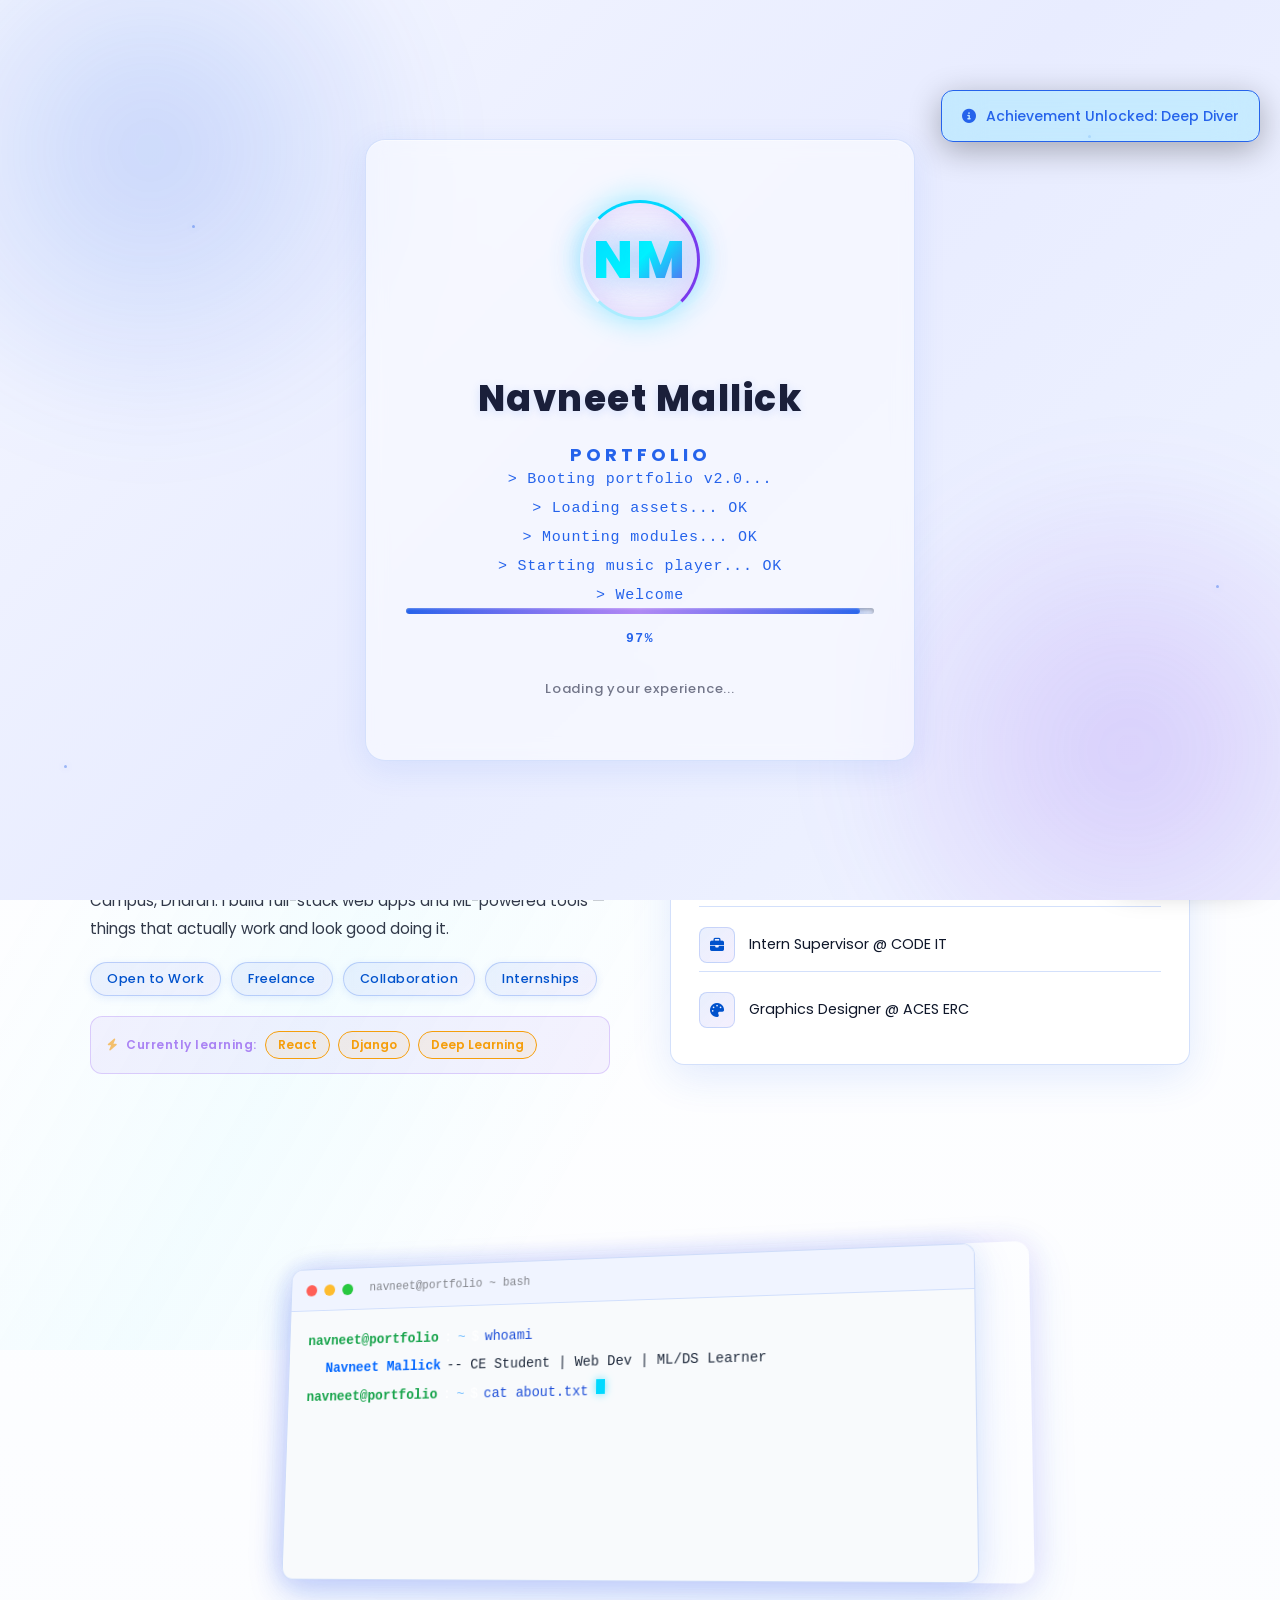
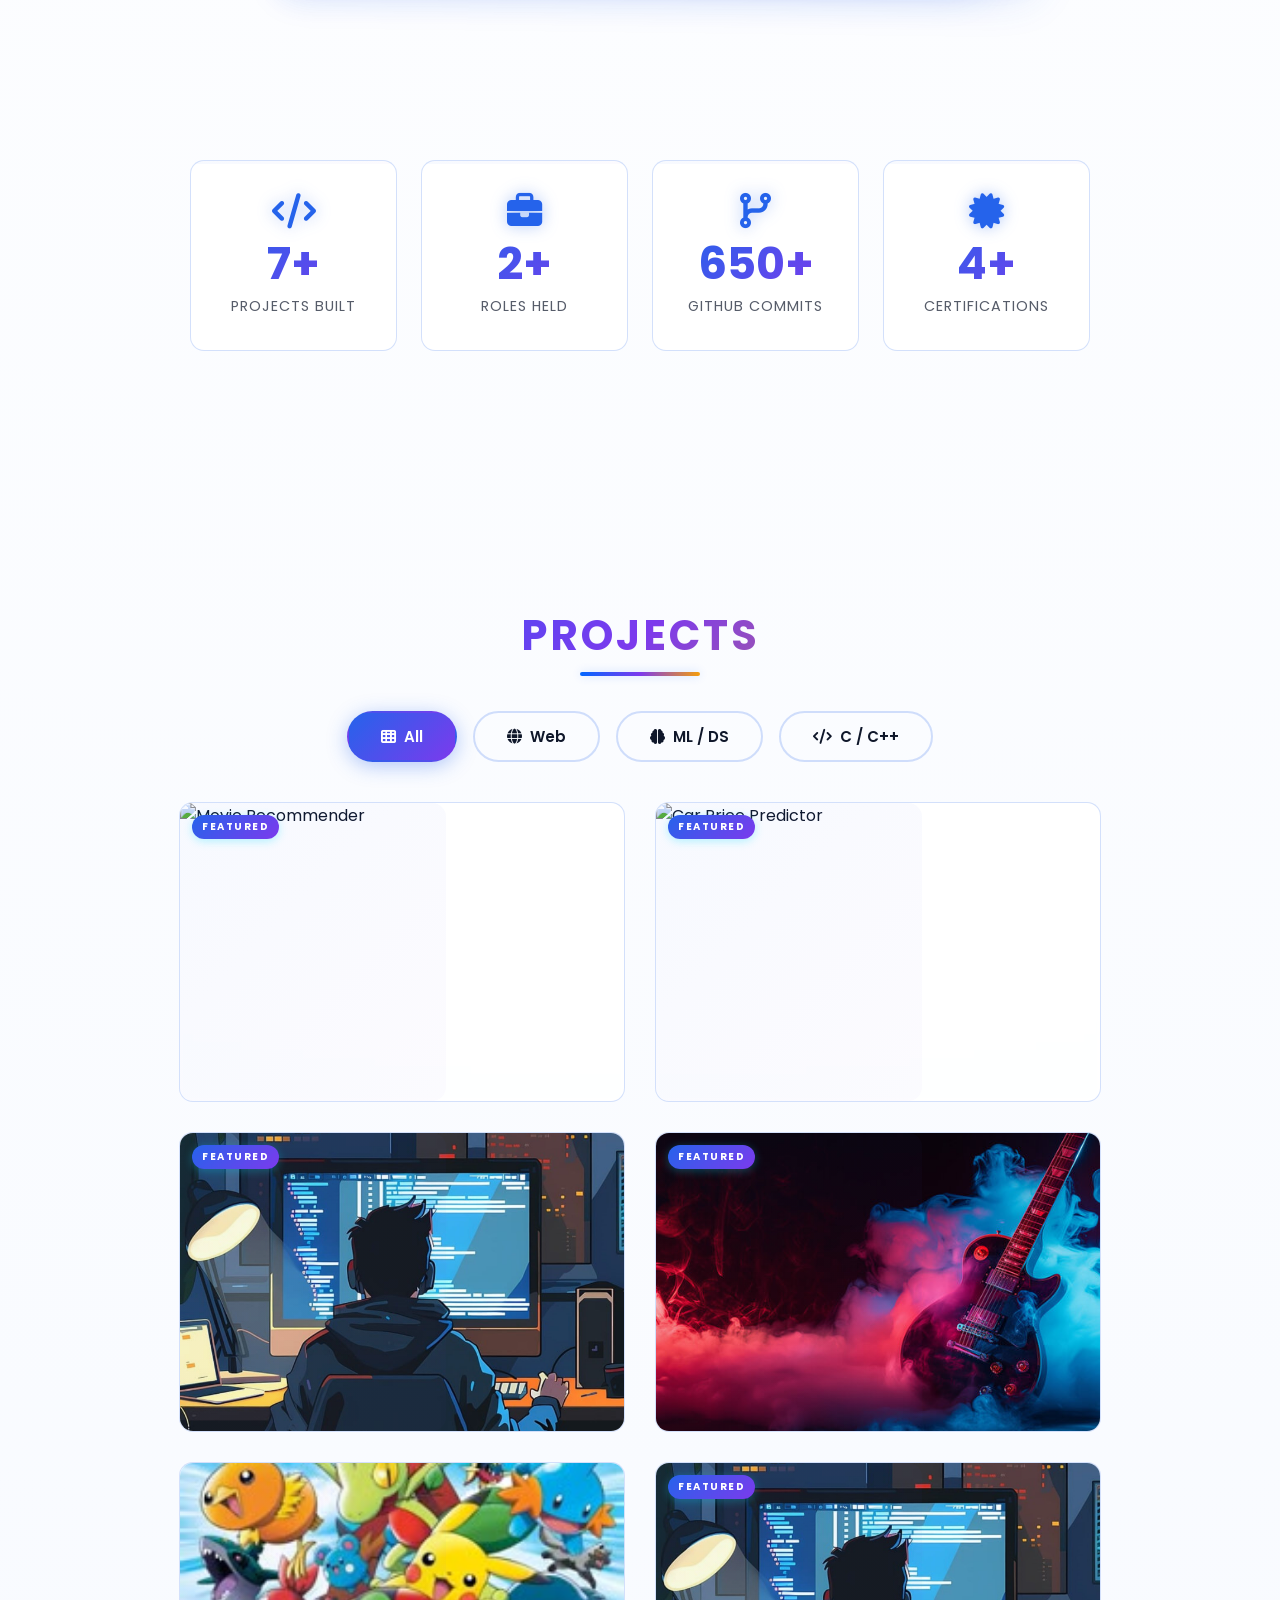
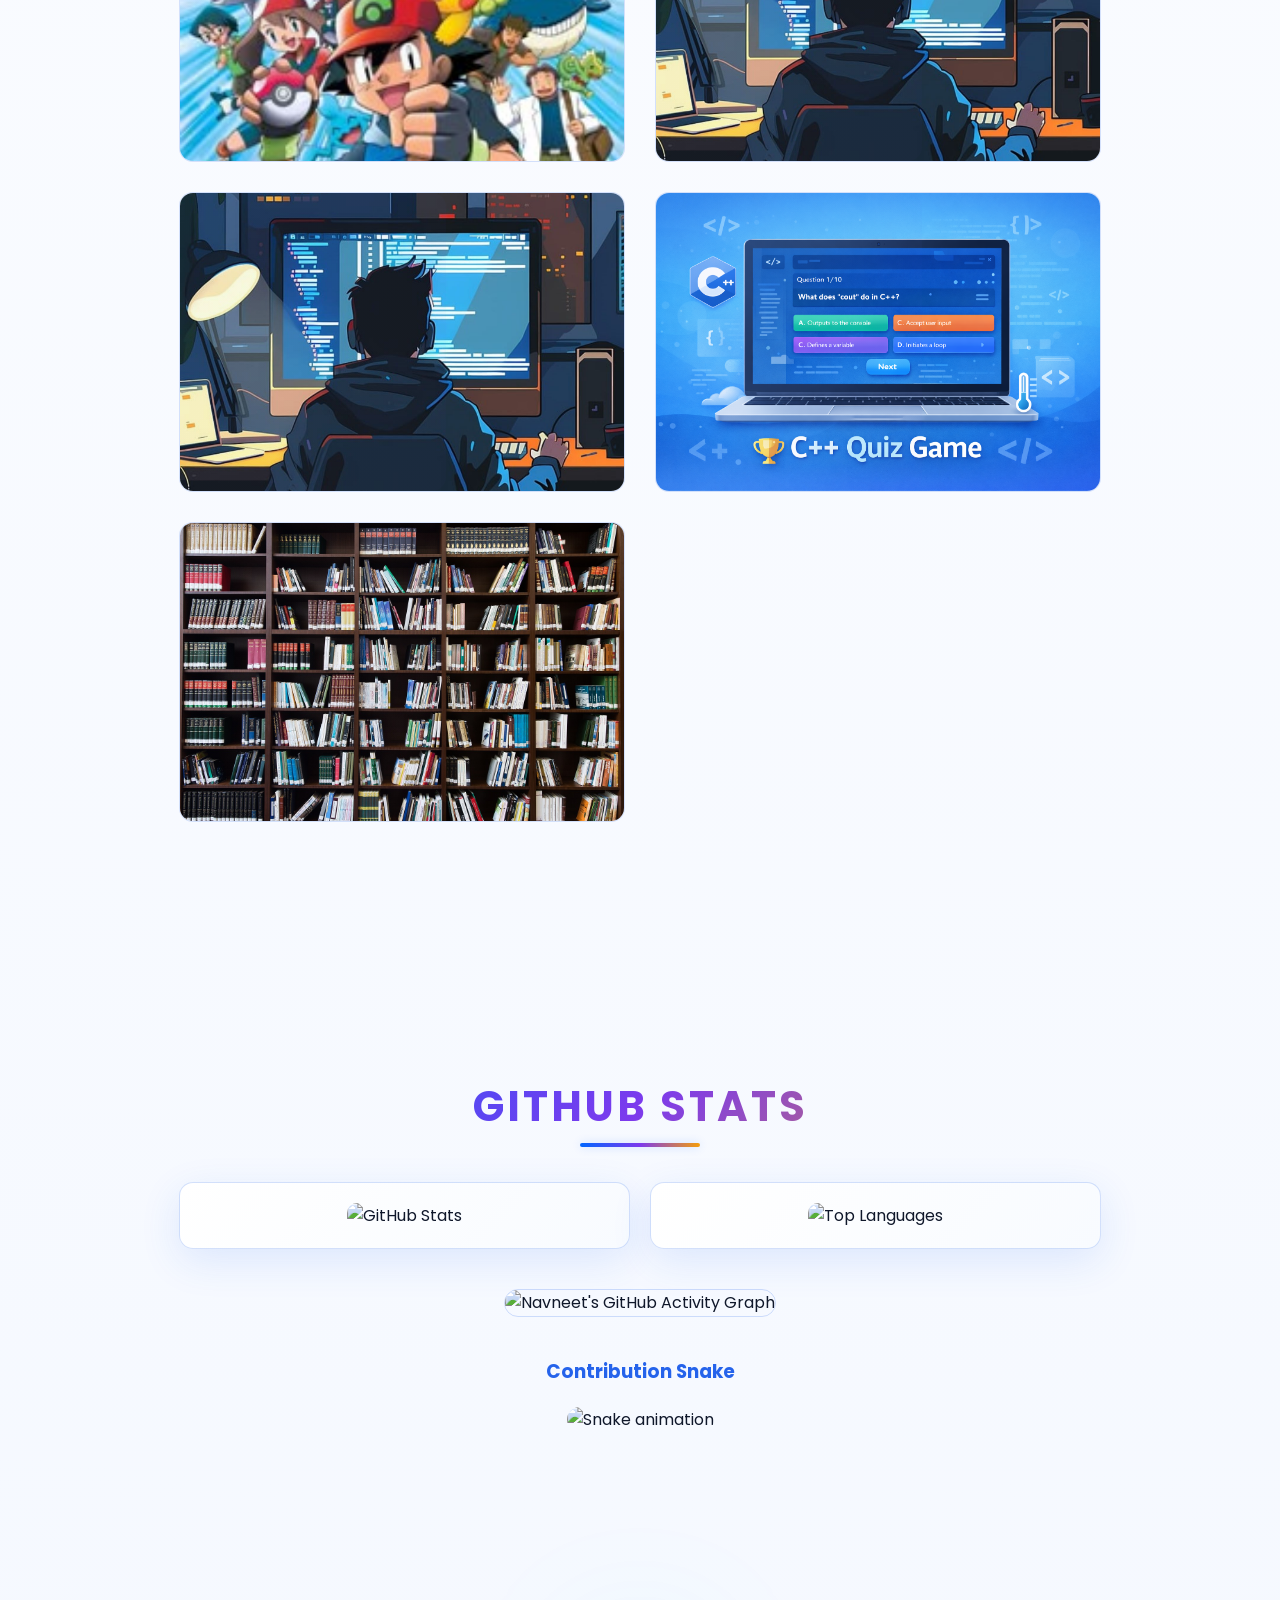
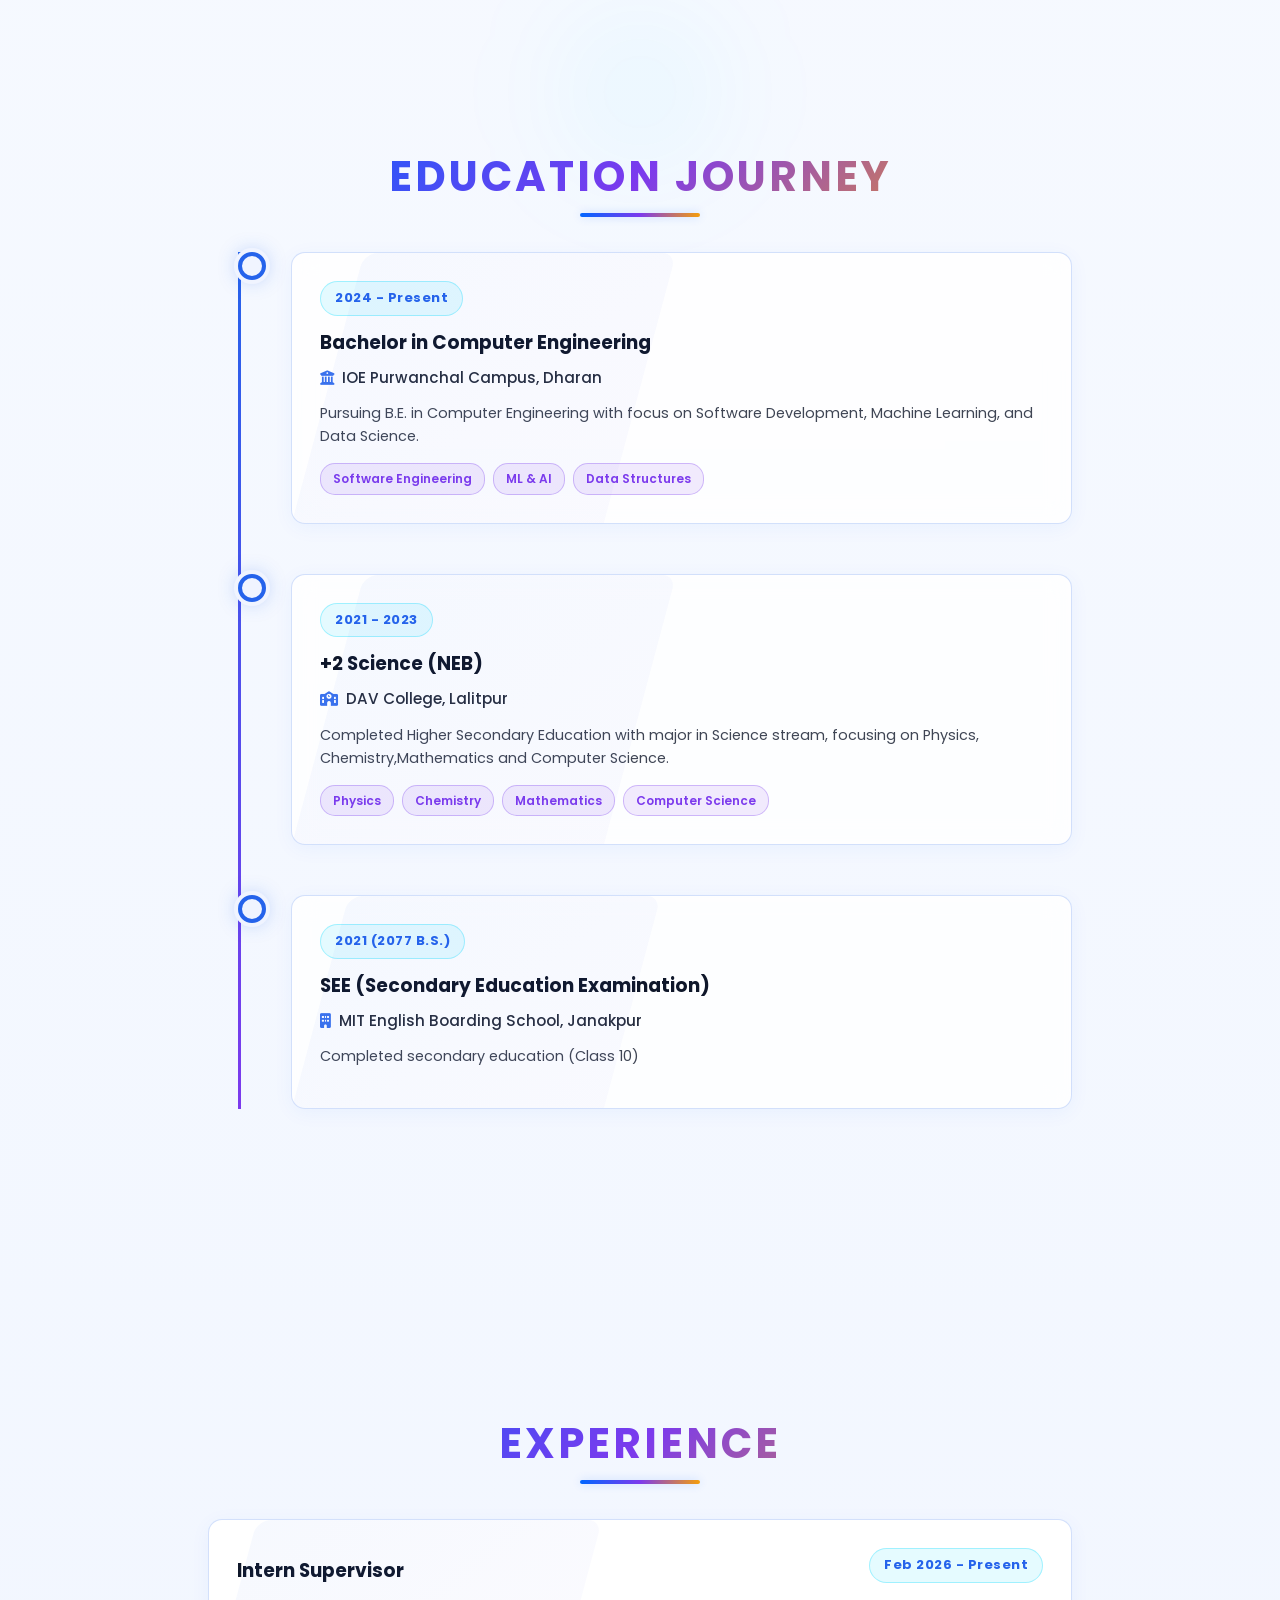
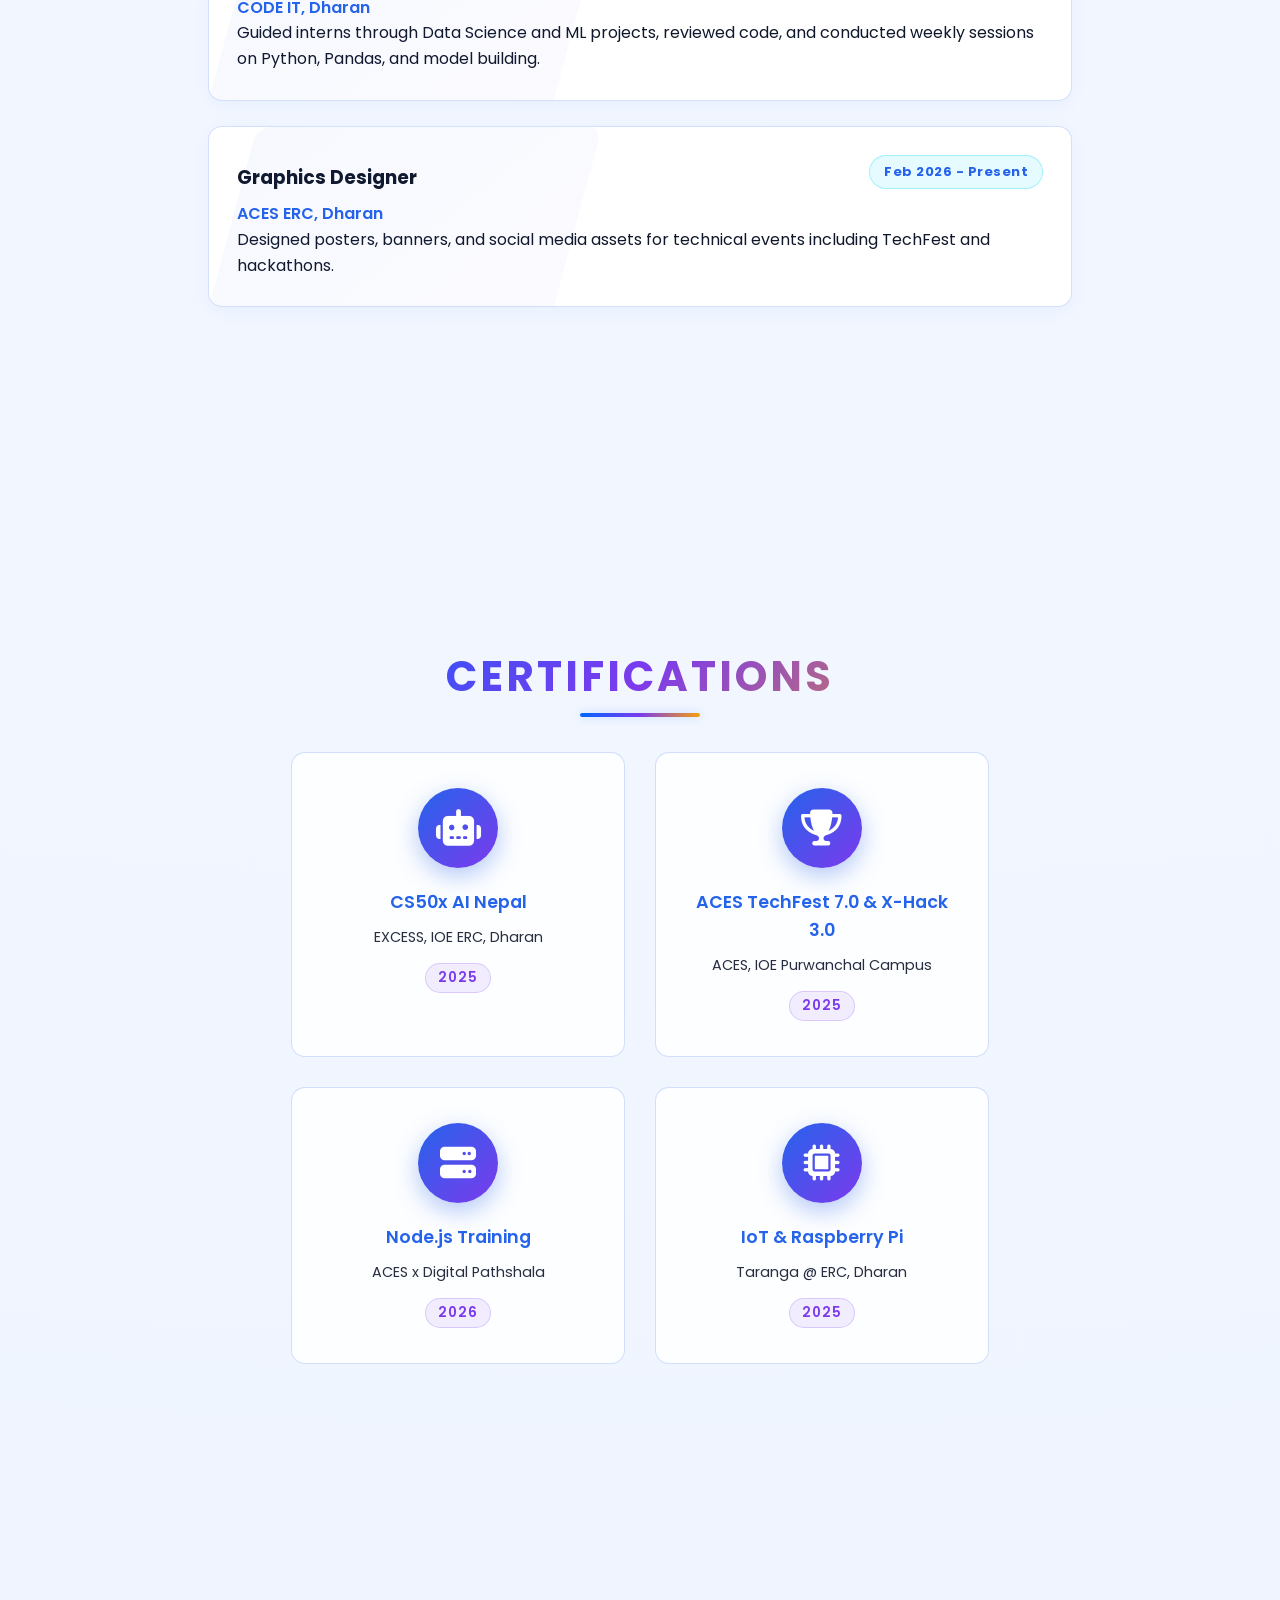
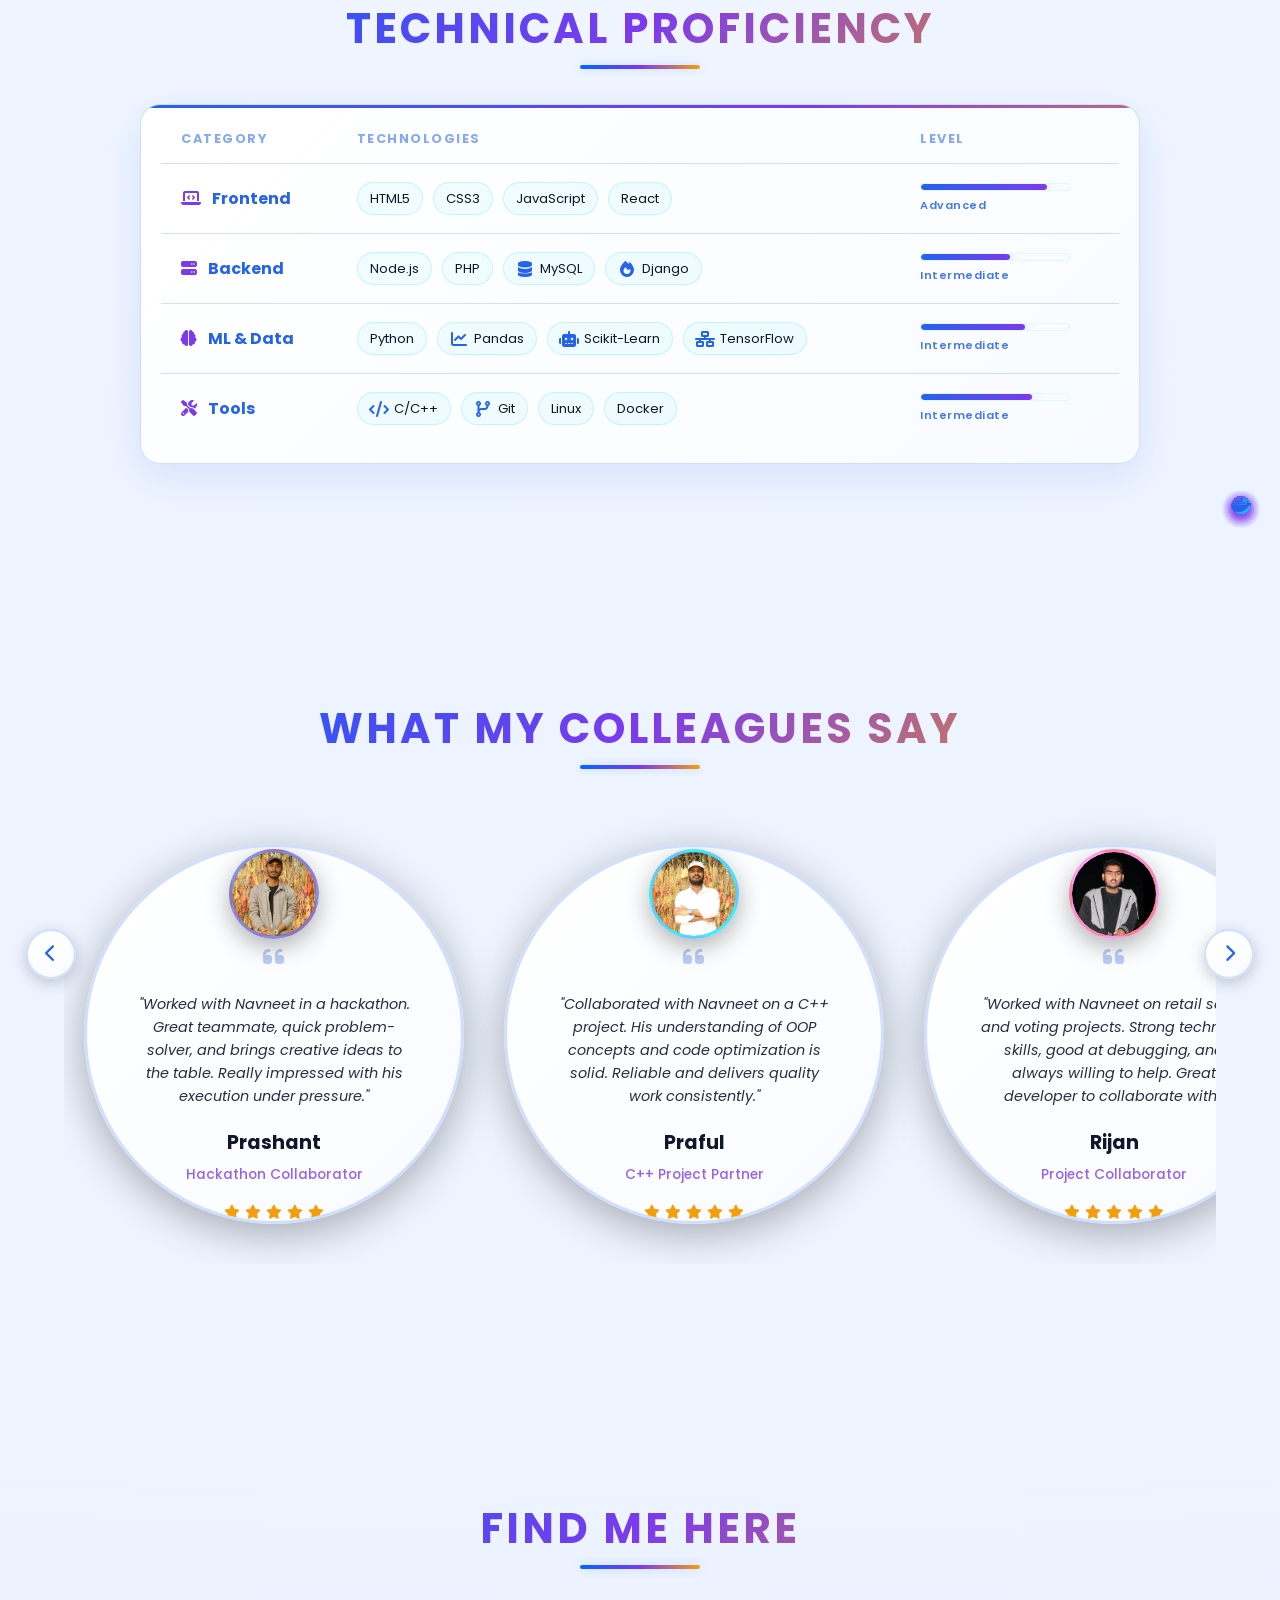
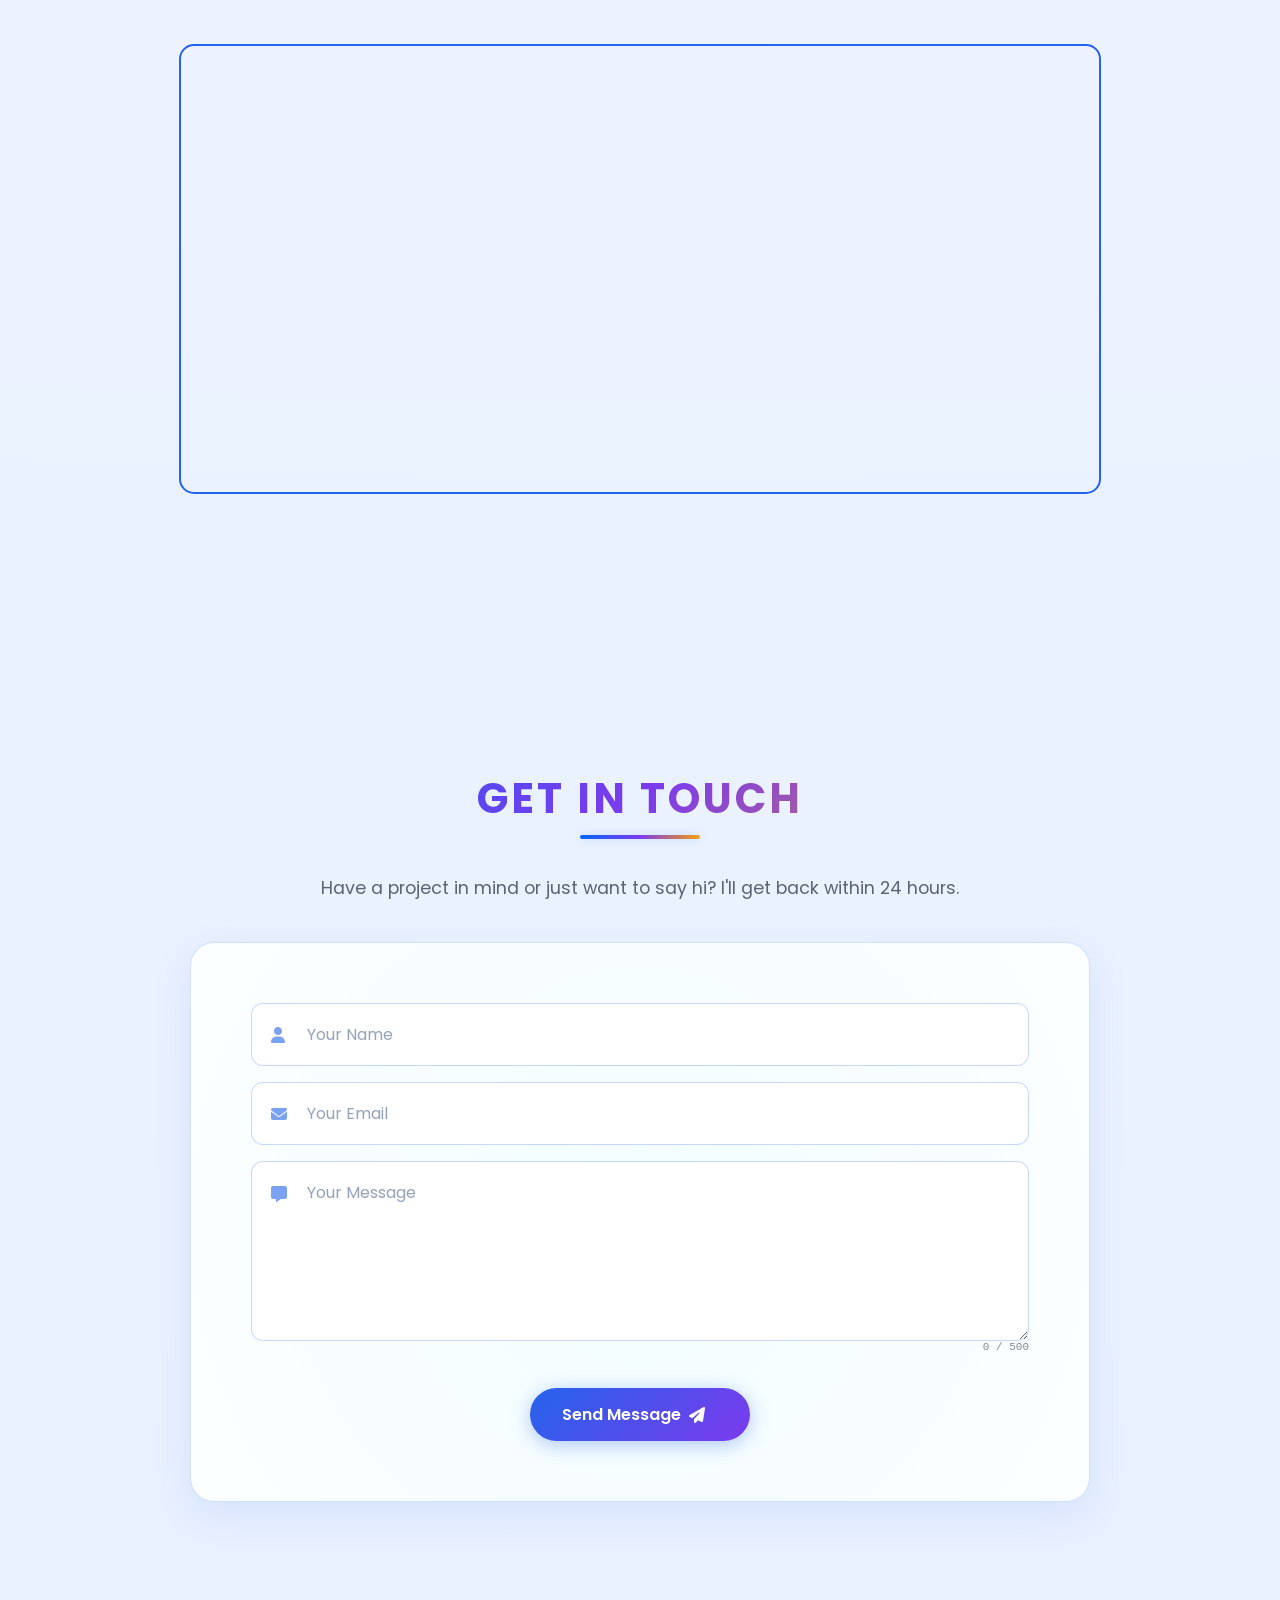
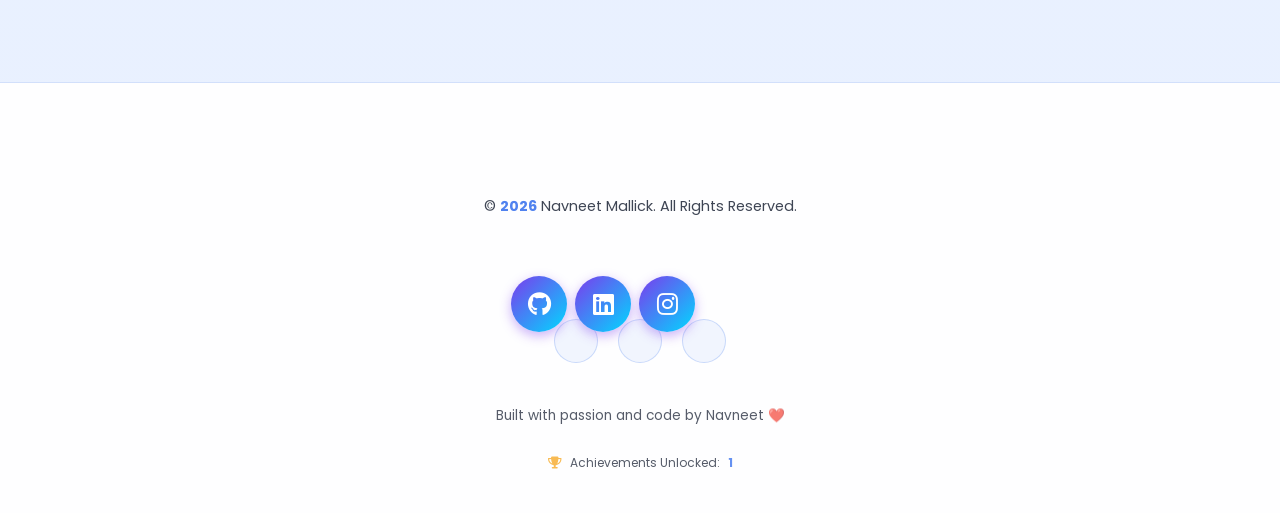
==== commit bac45897: "bugs fixed" ====
--- a/index.html
+++ b/index.html
@@ -228,6 +228,11 @@
   <i class="fas fa-keyboard"></i>
 </button>
 
+<!-- Mobile Game Button (visible only on mobile) -->
+<button id="mobile-game-btn" onclick="window.openRunnerGame && window.openRunnerGame()" aria-label="Play a game" title="Play a Game">
+  <i class="fas fa-gamepad"></i>
+</button>
+
 <header>
     <nav class="navbar">
         <div class="logo-container">
@@ -260,6 +265,13 @@
 
             <div id="nav-dropdown">
                 <div class="dropdown-header">NAVIGATE</div>
+                <a href="#home"><i class="fas fa-home"></i> Home</a>
+                <a href="#about"><i class="fas fa-user"></i> About</a>
+                <a href="#projects"><i class="fas fa-code"></i> Projects</a>
+                <a href="#skills"><i class="fas fa-brain"></i> Skills</a>
+                <a href="#contact"><i class="fas fa-envelope"></i> Contact</a>
+                <div class="dropdown-divider"></div>
+                <div class="dropdown-header">MORE</div>
                 <a href="#experience"><i class="fas fa-briefcase"></i> Experience</a>
                 <a href="#education"><i class="fas fa-graduation-cap"></i> Education</a>
                 <a href="#certifications"><i class="fas fa-certificate"></i> Certifications</a>
@@ -370,6 +382,12 @@
         <div class="terminal-body" id="terminal-body"></div>
       </div>
     </div>
+  </div>
+  <!-- Mobile hacker easter egg button (hidden on desktop) -->
+  <div id="mobile-hacker-btn-wrap" style="display:none;justify-content:center;margin-top:16px;">
+    <button onclick="window.triggerEasterEgg && window.triggerEasterEgg()" style="background:transparent;border:1px solid #00ff41;color:#00ff41;font-family:'Courier New',monospace;font-size:12px;padding:8px 20px;border-radius:6px;cursor:pointer;letter-spacing:2px;">
+      &gt; HACK THIS TERMINAL
+    </button>
   </div>
 </section>
 <!-- Stats Counter -->
@@ -961,8 +979,8 @@
 <!-- Mobile Bottom Nav -->
 <nav id="mobile-bottom-nav" aria-label="Mobile navigation">
   <a href="#home" class="active"><i class="fas fa-home"></i><span>Home</span></a>
+  <a href="#about"><i class="fas fa-user"></i><span>About</span></a>
   <a href="#projects"><i class="fas fa-code"></i><span>Projects</span></a>
-  <a href="#education"><i class="fas fa-graduation-cap"></i><span>Edu</span></a>
   <a href="#skills"><i class="fas fa-brain"></i><span>Skills</span></a>
   <a href="#contact"><i class="fas fa-envelope"></i><span>Contact</span></a>
 </nav>
--- a/CSS/style.css
+++ b/CSS/style.css
@@ -4640,6 +4640,41 @@
   }
 }
 
+/* ── MOBILE GAME BUTTON ── */
+#mobile-game-btn {
+  display: none; /* hidden by default, shown on mobile via media query */
+  position: fixed;
+  bottom: 90px;
+  left: 68px;
+  width: 44px;
+  height: 44px;
+  border-radius: 50%;
+  border: 1px solid rgba(124,58,237,0.4);
+  background: rgba(10,14,39,0.9);
+  color: var(--secondary);
+  font-size: 16px;
+  cursor: pointer;
+  align-items: center;
+  justify-content: center;
+  z-index: 9997;
+  backdrop-filter: blur(12px);
+  box-shadow: 0 4px 16px rgba(0,0,0,0.3);
+  transition: all 0.3s ease;
+}
+
+#mobile-game-btn:hover,
+#mobile-game-btn:active {
+  background: var(--secondary);
+  color: #fff;
+  transform: scale(1.1);
+}
+
+@media (max-width: 768px) {
+  #mobile-game-btn {
+    display: flex;
+  }
+}
+
 
 /* ====== TESTIMONIALS SECTION - CIRCULAR DESIGN ====== */
 #testimonials {
--- a/CSS/mobile.css
+++ b/CSS/mobile.css
@@ -41,6 +41,88 @@
 /* ── TABLET (max-width: 900px) ─────────────────── */
 @media (max-width: 900px) {
   .nav-links { display: none; }
+
+  /* ── Bottom nav visible on all mobile/tablet sizes ── */
+  #mobile-bottom-nav { 
+    display: flex;
+    position: fixed;
+    bottom: 0;
+    left: 0;
+    right: 0;
+    z-index: 999;
+    background: rgba(7, 11, 31, 0.97);
+    backdrop-filter: blur(20px);
+    -webkit-backdrop-filter: blur(20px);
+    border-top: 1px solid rgba(0, 229, 255, 0.15);
+    box-shadow: 0 -4px 20px rgba(0, 0, 0, 0.3);
+    height: 64px;
+    padding-bottom: env(safe-area-inset-bottom);
+    justify-content: space-around;
+    align-items: center;
+  }
+
+  #mobile-bottom-nav a {
+    display: flex;
+    flex-direction: column;
+    align-items: center;
+    justify-content: center;
+    gap: 4px;
+    padding: 8px 16px;
+    min-width: 56px;
+    min-height: 52px;
+    color: rgba(234, 242, 255, 0.55);
+    text-decoration: none;
+    font-size: 11px;
+    font-weight: 600;
+    border-radius: 12px;
+    transition: all 0.25s cubic-bezier(0.4, 0, 0.2, 1);
+    position: relative;
+    letter-spacing: 0.5px;
+    -webkit-user-select: none;
+    user-select: none;
+  }
+
+  #mobile-bottom-nav a i {
+    font-size: 21px;
+    transition: all 0.25s ease;
+  }
+
+  #mobile-bottom-nav a span {
+    font-size: 10px;
+    opacity: 0.8;
+    transition: all 0.25s ease;
+  }
+
+  #mobile-bottom-nav a.active {
+    color: var(--accent);
+    background: rgba(0, 229, 255, 0.1);
+  }
+
+  #mobile-bottom-nav a.active i {
+    font-size: 23px;
+    color: var(--accent);
+    text-shadow: 0 0 10px rgba(0, 229, 255, 0.6);
+  }
+
+  #mobile-bottom-nav a.active span {
+    opacity: 1;
+    color: var(--accent);
+  }
+
+  #mobile-bottom-nav a:not(.active):active {
+    background: rgba(0, 229, 255, 0.08);
+    color: var(--accent);
+    transform: scale(0.95);
+  }
+
+  /* Ensure page content doesn't hide behind bottom nav */
+  body {
+    padding-bottom: 64px;
+  }
+
+  footer {
+    margin-bottom: 0;
+  }
 
   .hero {
     text-align: center;
@@ -421,6 +503,17 @@
   .terminal-card { transform: none !important; animation: none !important; }
   .t-input { font-size: 11px !important; width: 55% !important; }
 
+  /* Always show terminal section on mobile — no reveal fade needed */
+  #terminal-intro.reveal {
+    opacity: 1 !important;
+    transform: none !important;
+  }
+
+  /* Show hacker button on mobile */
+  #mobile-hacker-btn-wrap {
+    display: flex !important;
+  }
+
   /* About */
   .about-section { padding: 40px 5%; }
   .about-grid { gap: 24px; }
@@ -524,110 +617,7 @@
     justify-content: center;
   }
 
-  /* Mobile bottom nav */
-  #mobile-bottom-nav { 
-    display: flex;
-    position: fixed;
-    bottom: 0;
-    left: 0;
-    right: 0;
-    z-index: 999;
-    background: rgba(7, 11, 31, 0.95);
-    backdrop-filter: blur(20px);
-    -webkit-backdrop-filter: blur(20px);
-    border-top: 1px solid rgba(0, 229, 255, 0.15);
-    box-shadow: 0 -4px 20px rgba(0, 0, 0, 0.3);
-    height: 60px;
-    padding-bottom: max(12px, env(safe-area-inset-bottom));
-    justify-content: space-around;
-    align-items: center;
-  }
-
-  #mobile-bottom-nav a {
-    display: flex;
-    flex-direction: column;
-    align-items: center;
-    justify-content: center;
-    gap: 4px;
-    padding: 8px 12px;
-    min-width: 50px;
-    min-height: 50px;
-    color: rgba(234, 242, 255, 0.6);
-    text-decoration: none;
-    font-size: 11px;
-    font-weight: 600;
-    border-radius: 12px;
-    transition: all 0.3s cubic-bezier(0.4, 0, 0.2, 1);
-    position: relative;
-    letter-spacing: 0.5px;
-    -webkit-user-select: none;
-    user-select: none;
-  }
-
-  #mobile-bottom-nav a i {
-    font-size: 20px;
-    transition: all 0.3s ease;
-  }
-
-  #mobile-bottom-nav a span {
-    font-size: 10px;
-    opacity: 0.8;
-    transition: all 0.3s ease;
-  }
-
-  /* Active state */
-  #mobile-bottom-nav a.active {
-    color: var(--accent);
-    background: rgba(0, 229, 255, 0.1);
-  }
-
-  #mobile-bottom-nav a.active i {
-    font-size: 22px;
-    color: var(--accent);
-    text-shadow: 0 0 10px rgba(0, 229, 255, 0.6);
-  }
-
-  #mobile-bottom-nav a.active span {
-    opacity: 1;
-    color: var(--accent);
-  }
-
-  /* Tap state */
-  #mobile-bottom-nav a:not(.active):active {
-    background: rgba(0, 229, 255, 0.08);
-    color: var(--accent);
-    transform: scale(0.95);
-  }
-
-  #mobile-bottom-nav a:not(.active):active i {
-    color: var(--accent);
-  }
-
-  /* Ripple effect on tap */
-  #mobile-bottom-nav a::after {
-    content: '';
-    position: absolute;
-    inset: 0;
-    border-radius: 12px;
-    background: radial-gradient(circle, rgba(0, 229, 255, 0.3) 0%, transparent 70%);
-    opacity: 0;
-    pointer-events: none;
-  }
-
-  #mobile-bottom-nav a:active::after {
-    animation: navRipple 0.6s ease-out;
-  }
-
-  @keyframes navRipple {
-    0% {
-      opacity: 1;
-      transform: scale(0.5);
-    }
-    100% {
-      opacity: 0;
-      transform: scale(2);
-    }
-  }
+  /* Mobile bottom nav — base styles in 900px block above */
 
   /* Skills table */
   .skills-table-container { padding: 8px 10px 14px; overflow-x: auto; -webkit-overflow-scrolling: touch; }
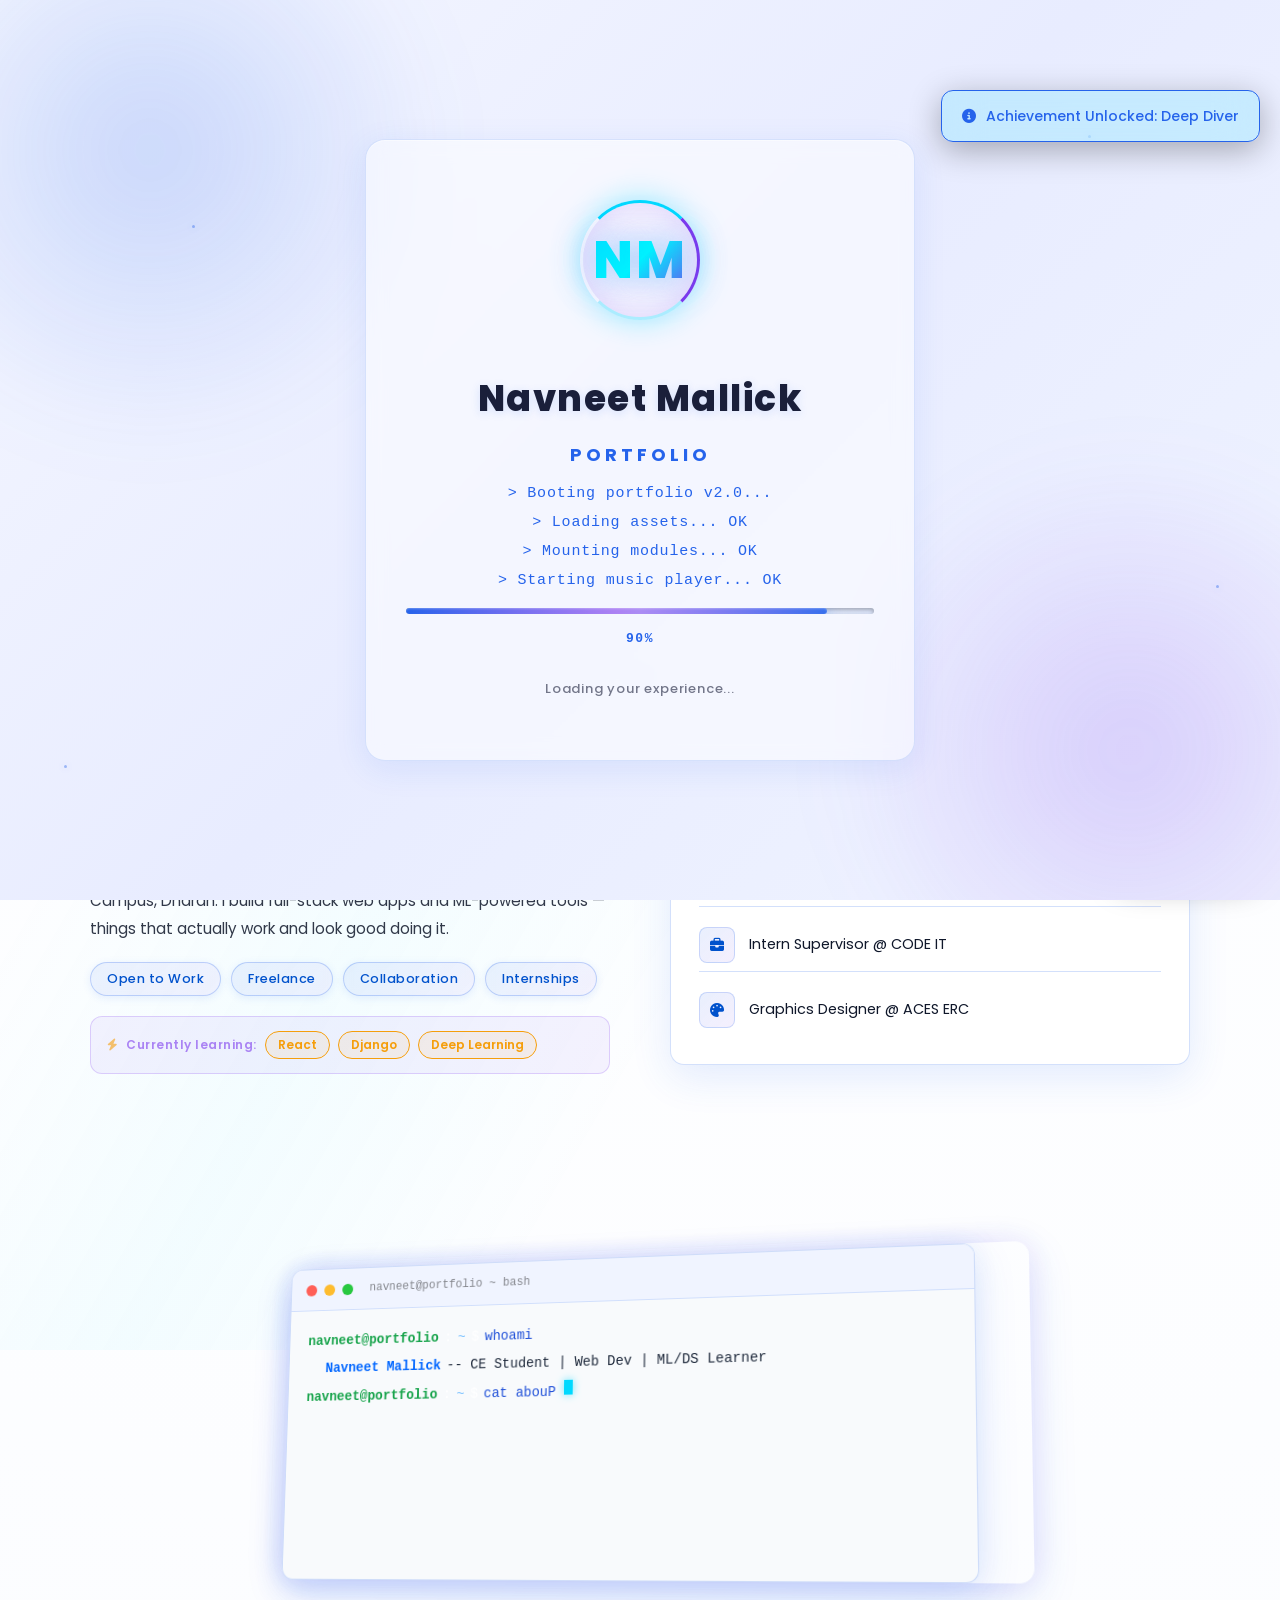
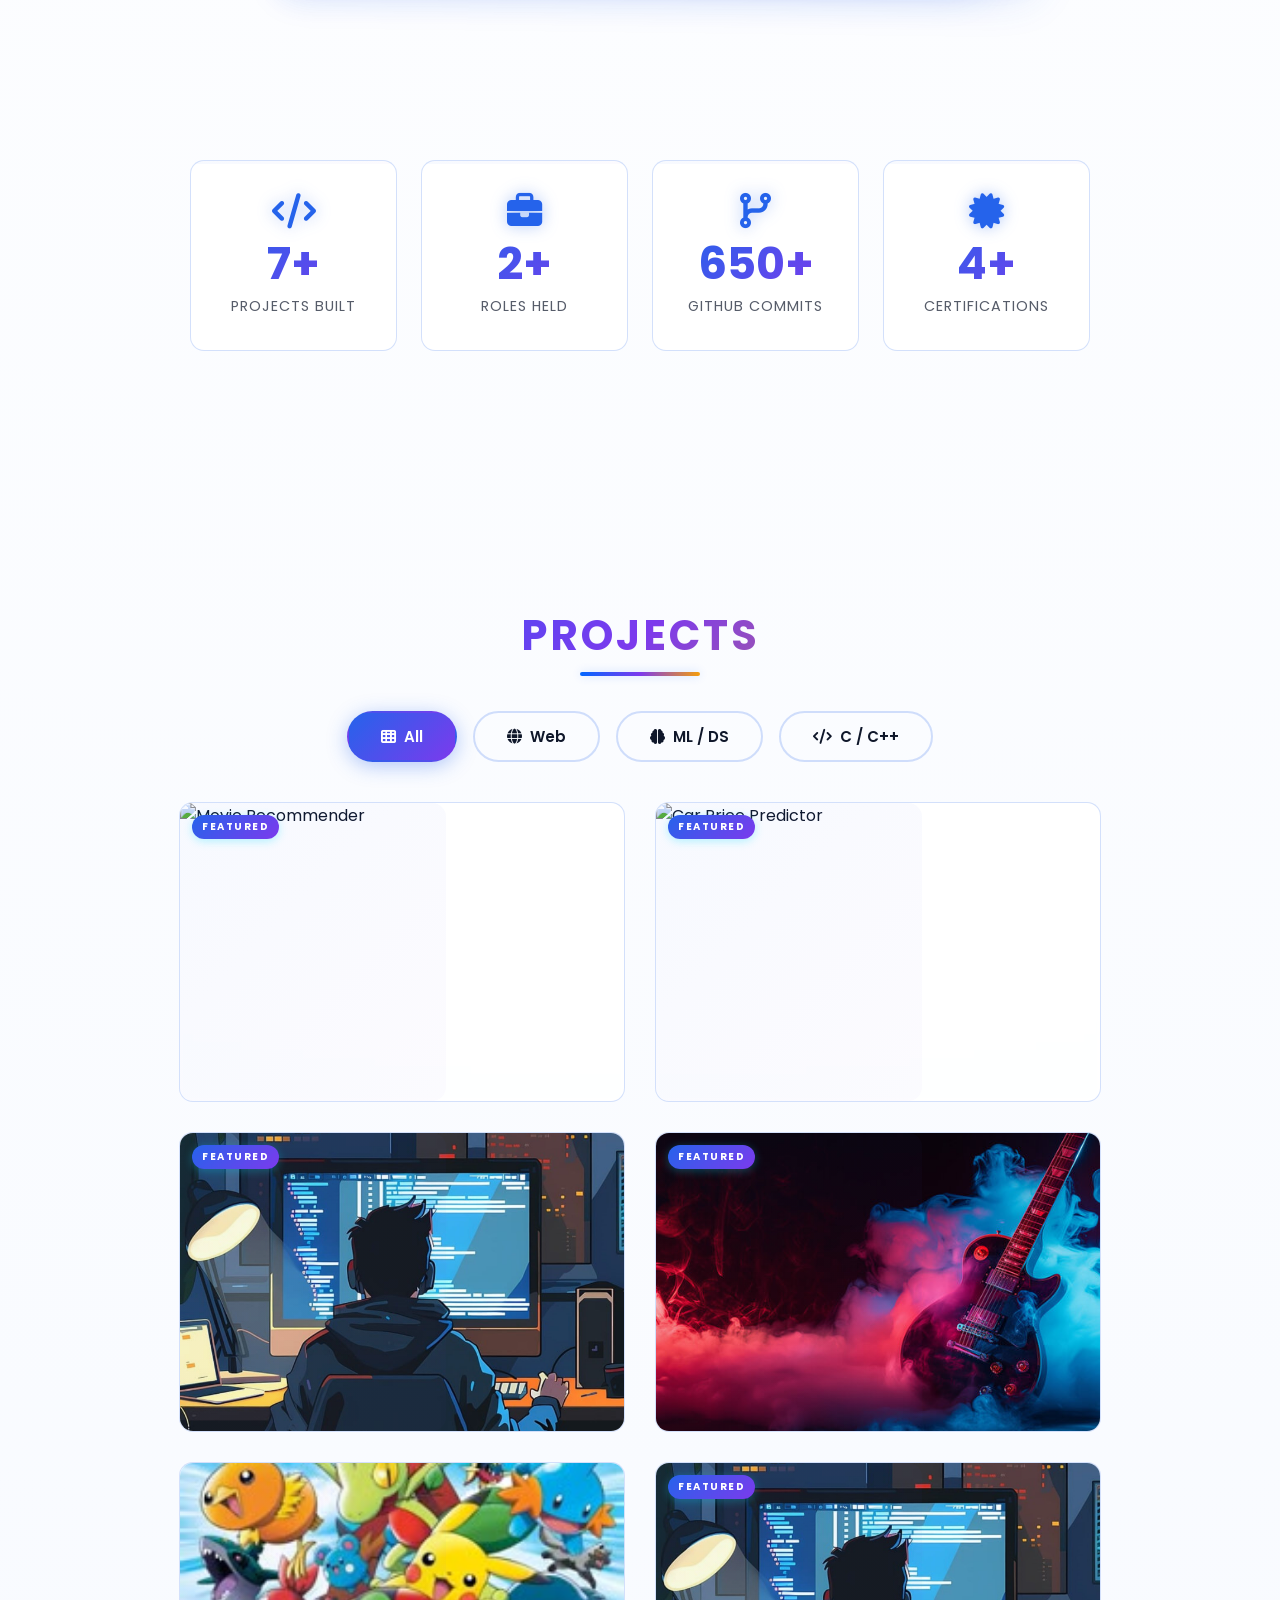
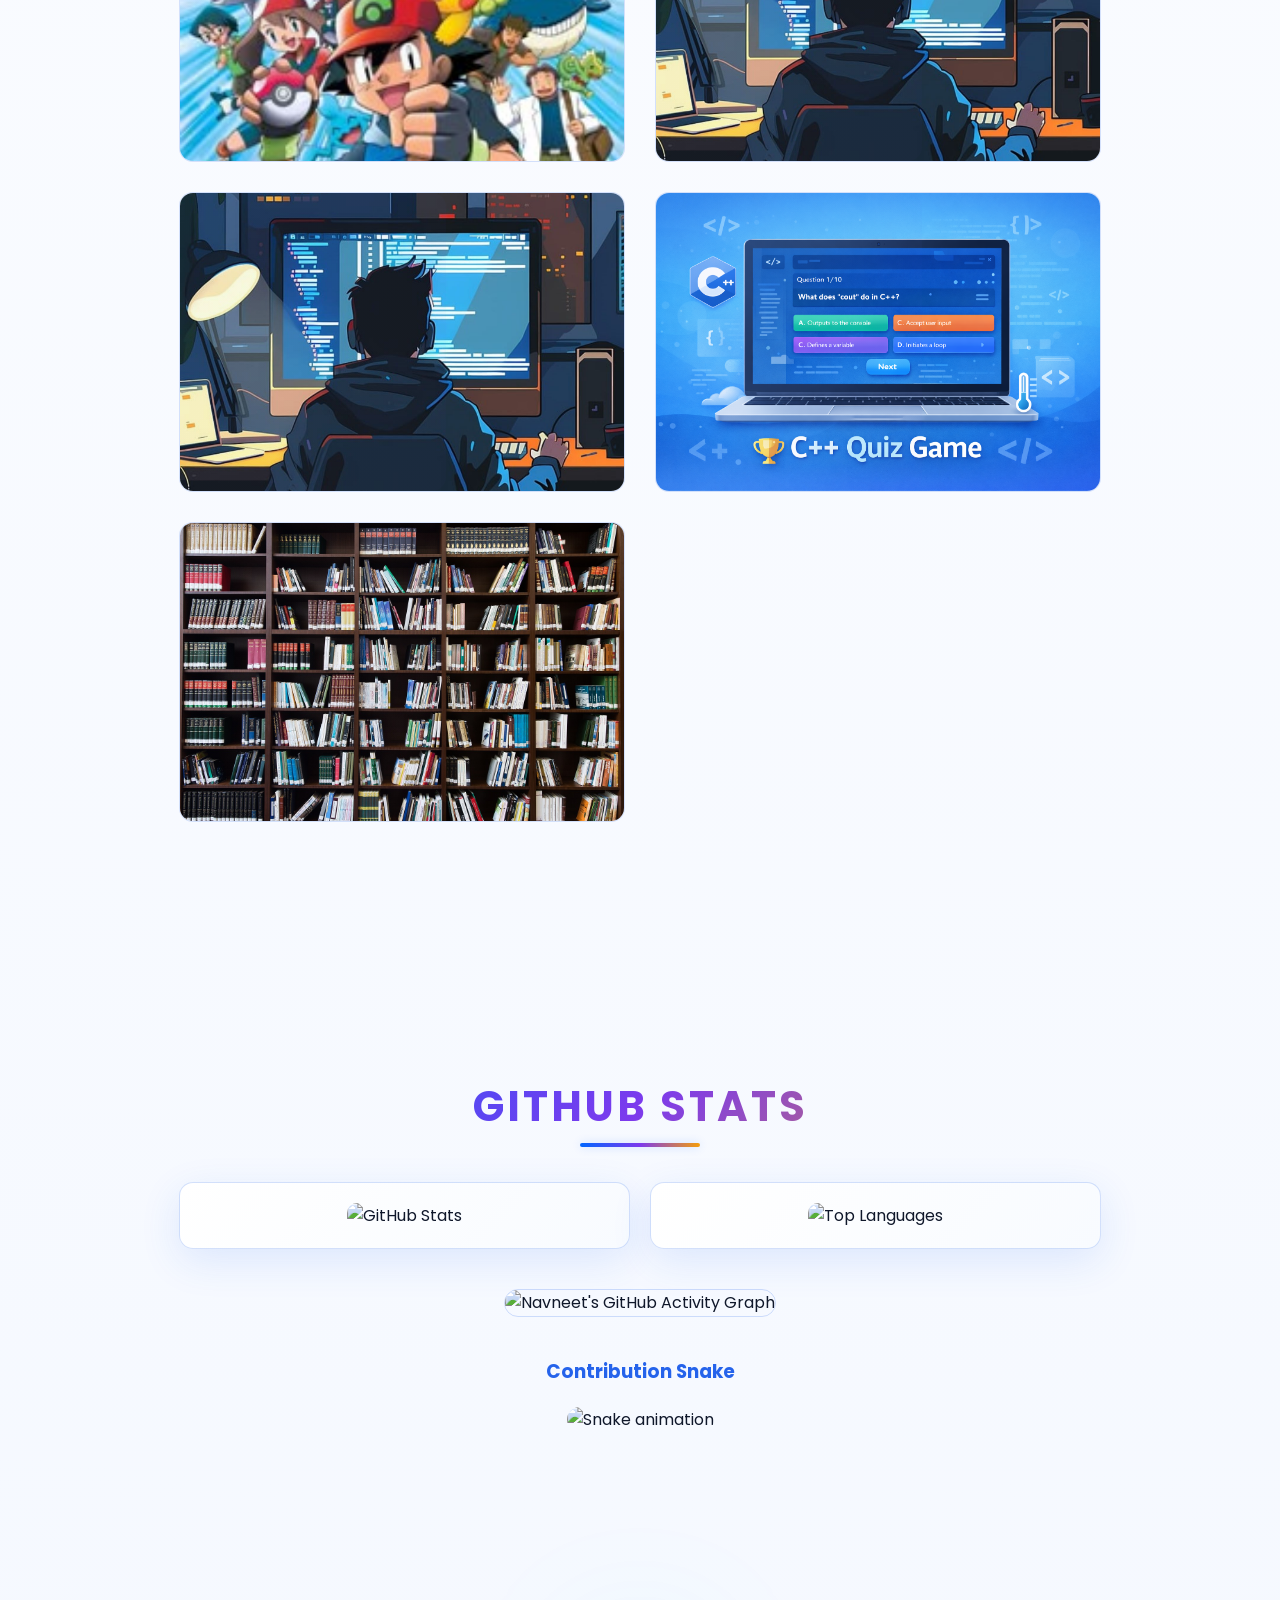
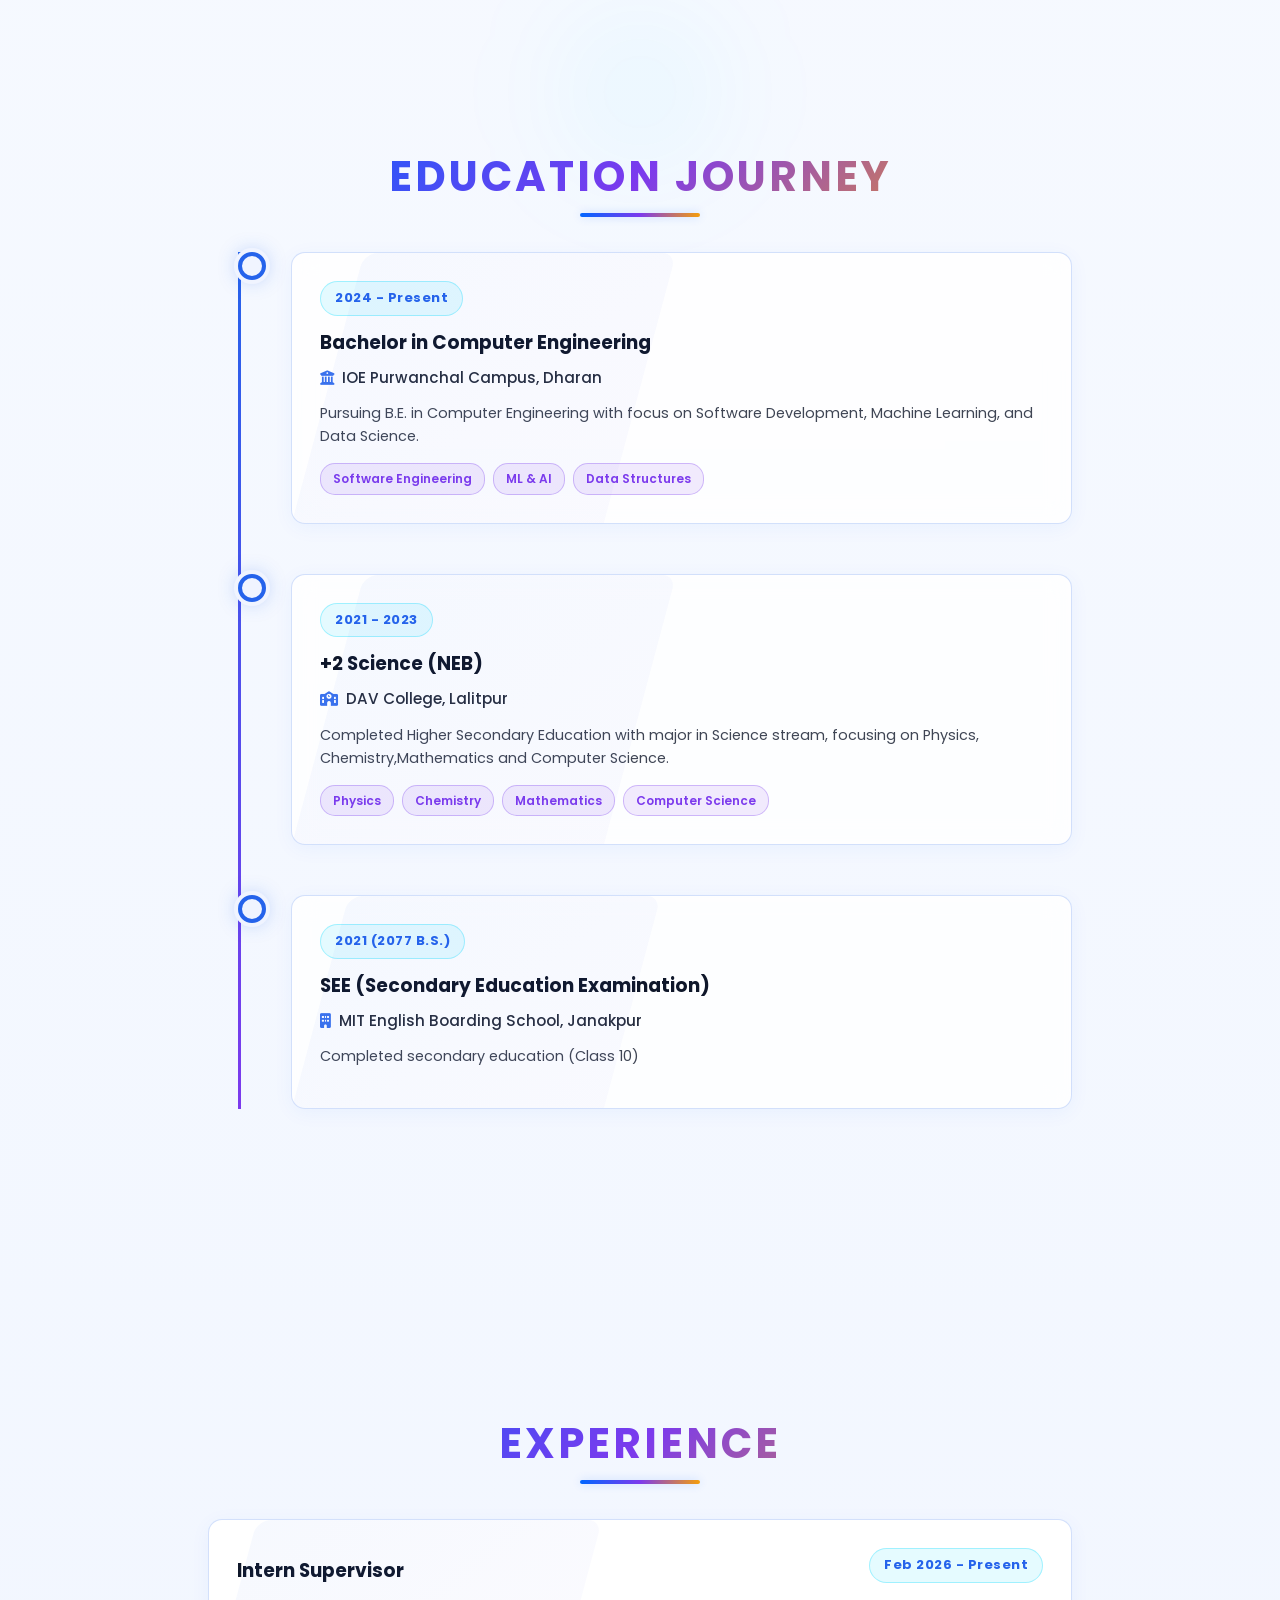
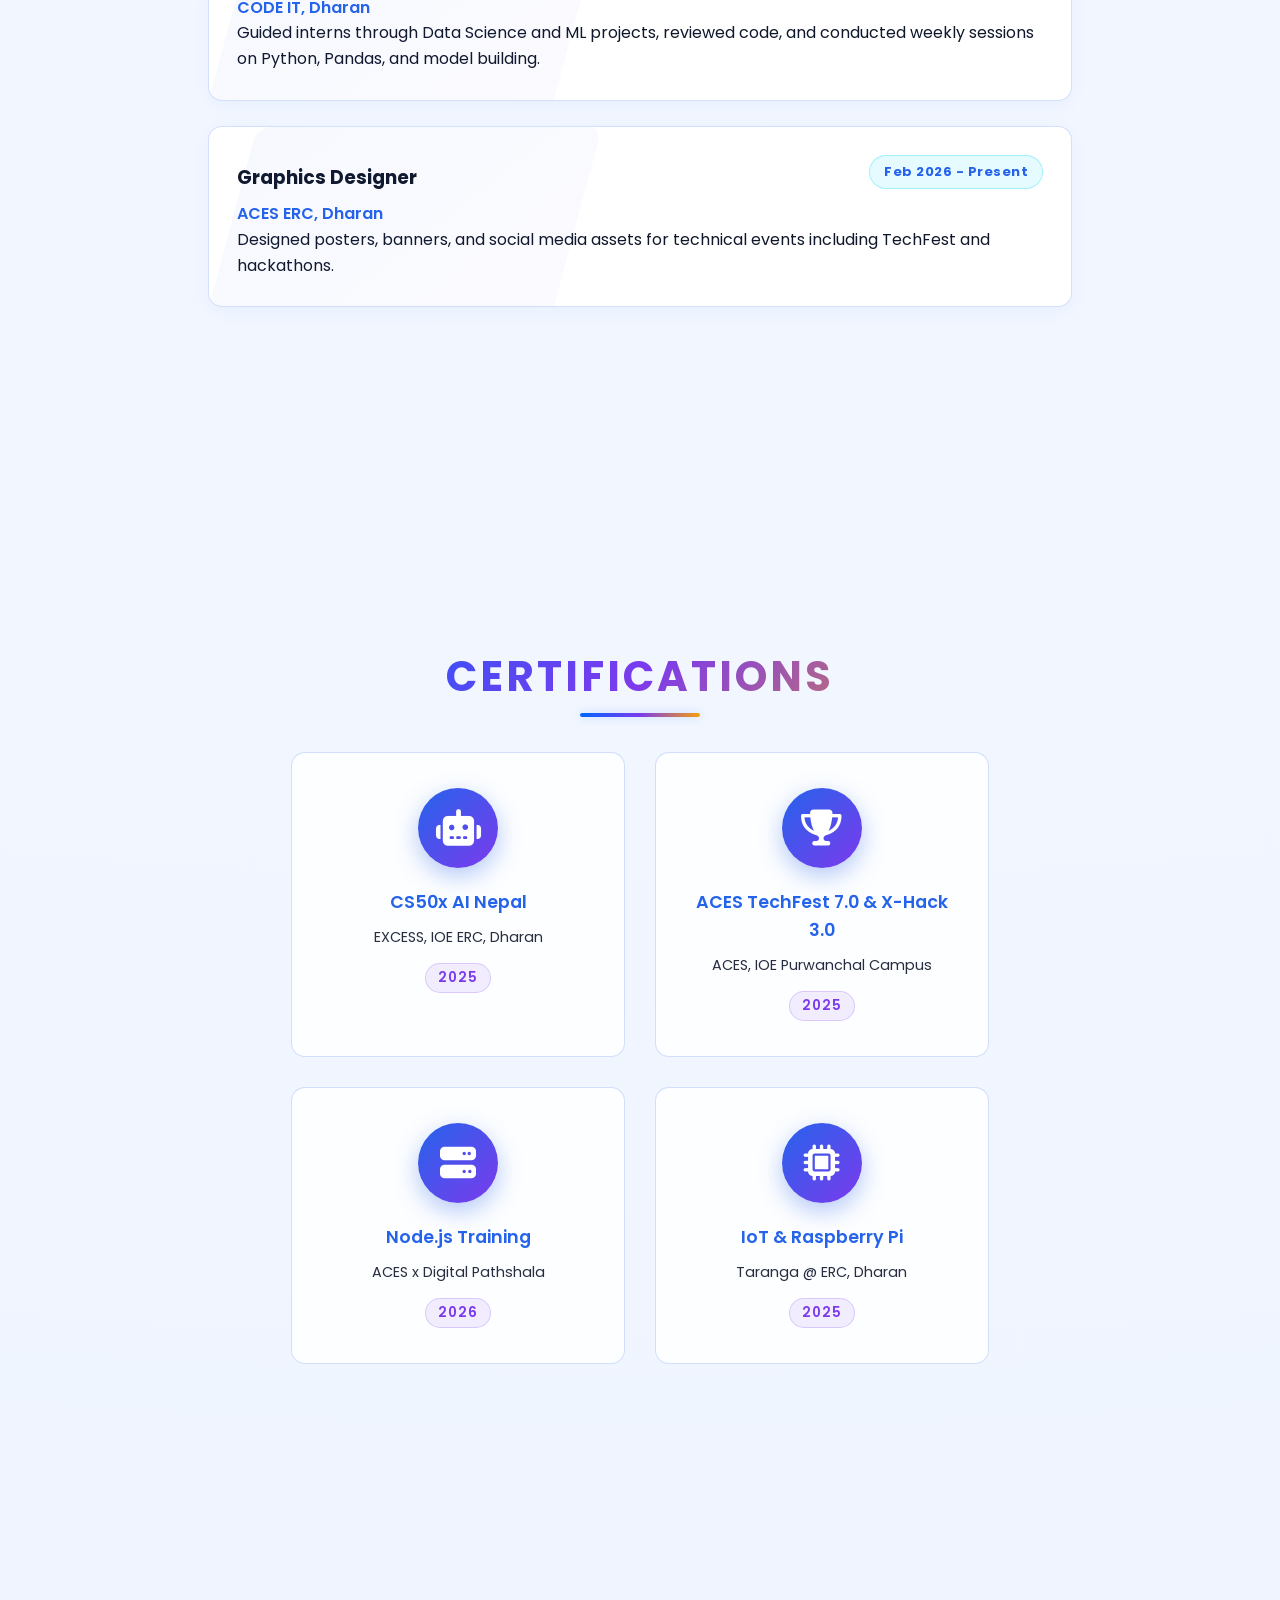
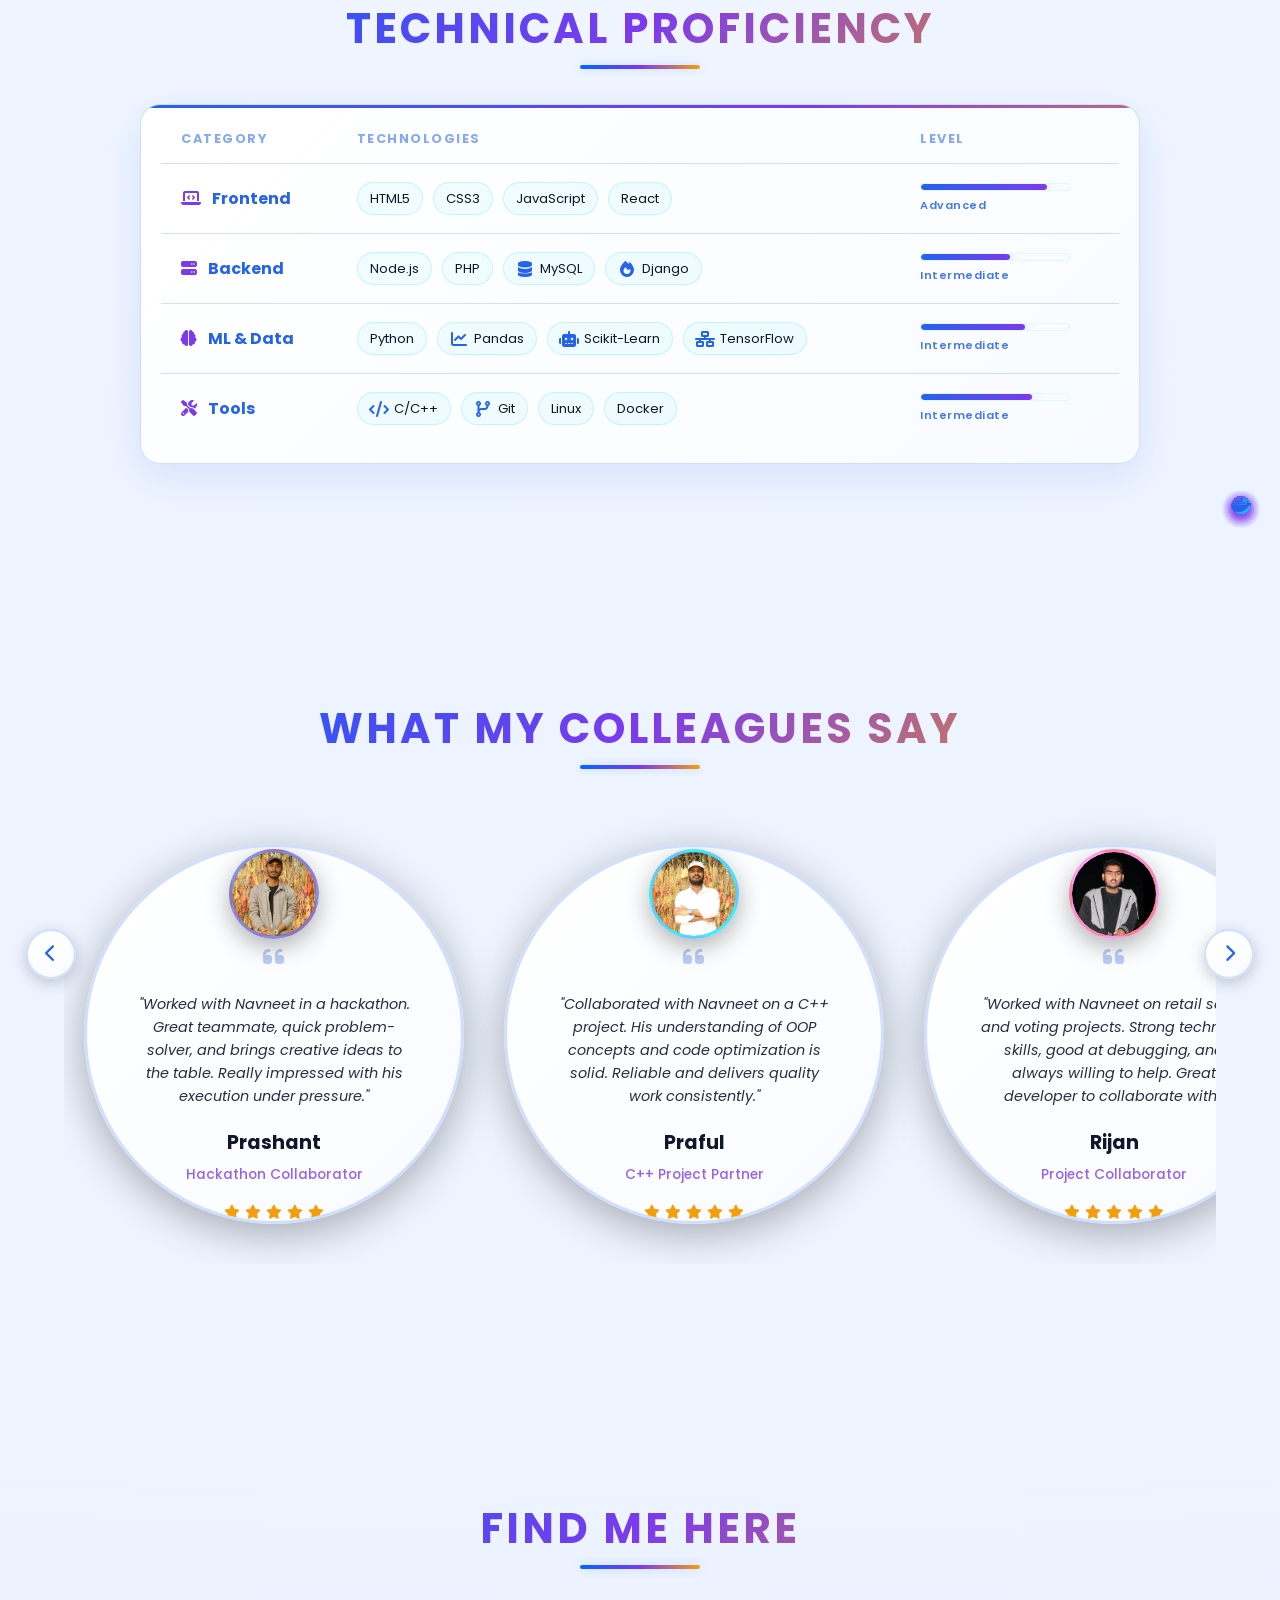
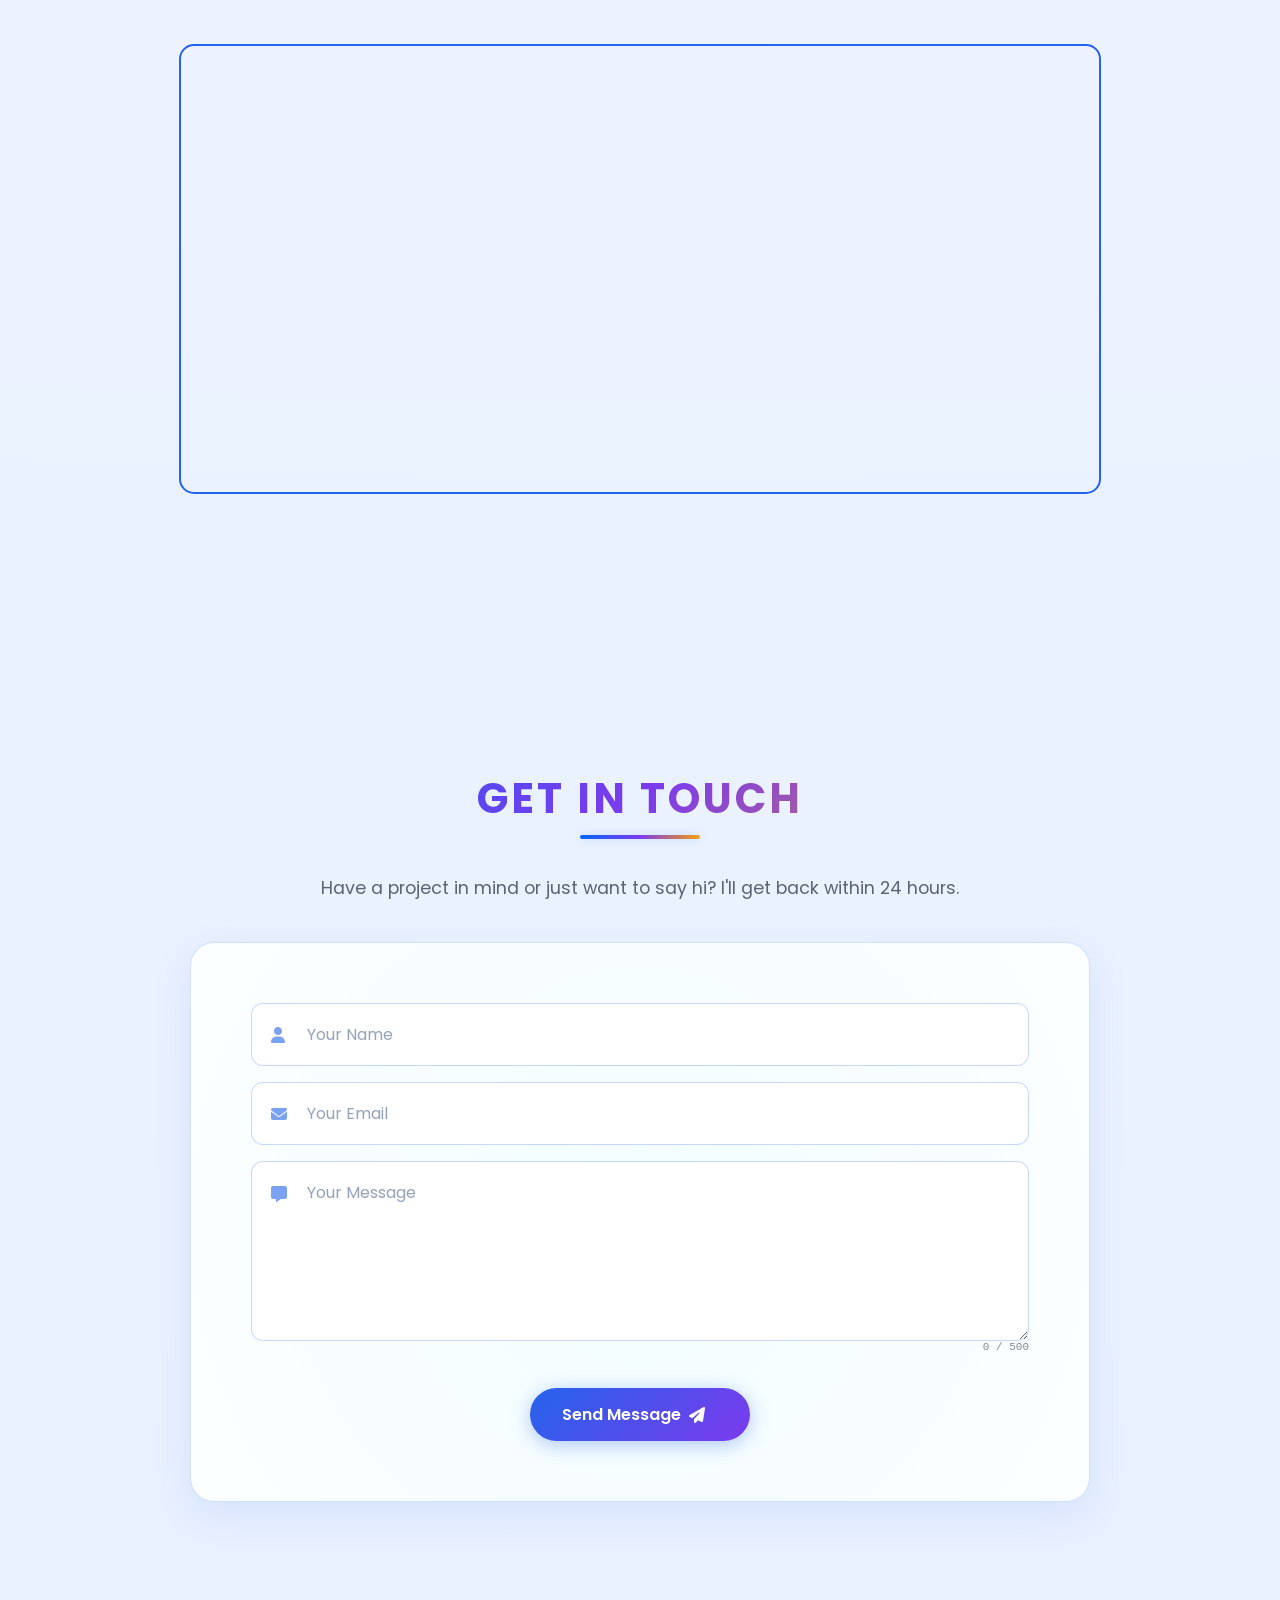
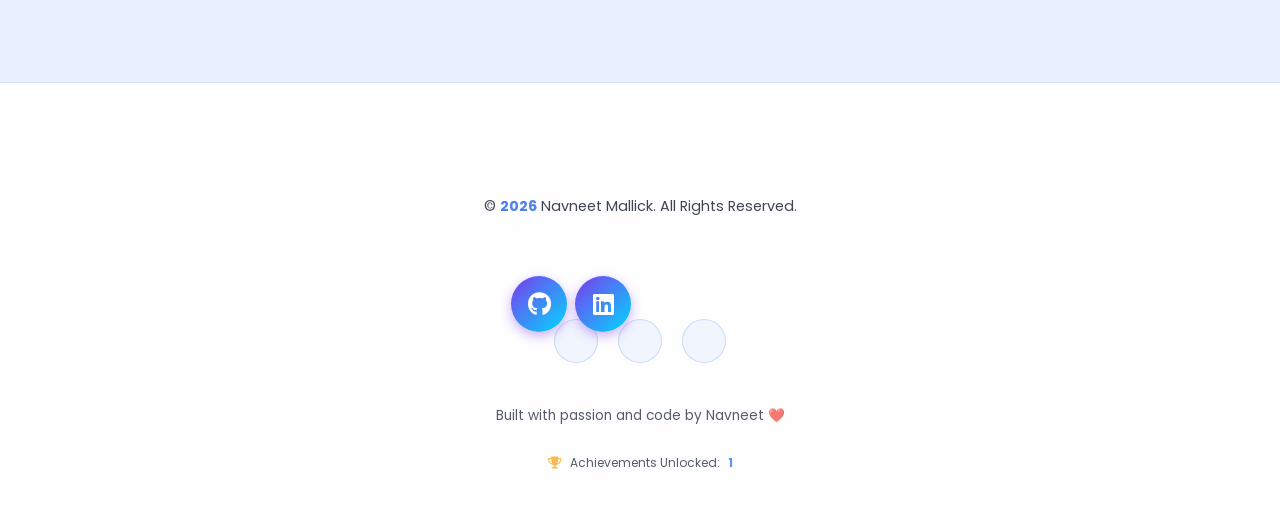
==== commit 1b535ab2: "fix: loading screen, terminal, game mobile fixes + performance" ====
--- a/index.html
+++ b/index.html
@@ -72,15 +72,18 @@
 
   <!-- Ensure boot overlay is visible on mobile - inline critical CSS -->
   <style>
-    /* Show overlay only when NOT exiting */
-    #boot-overlay:not(.boot-exit) {
-      display: flex !important;
-      position: fixed !important;
-      inset: 0 !important;
-      z-index: 999999 !important;
+    /* Boot overlay — JS controls visibility, CSS just sets initial state */
+    #boot-overlay {
+      display: flex;
+      position: fixed;
+      inset: 0;
+      z-index: 999999;
+    }
+    #boot-overlay.boot-exit {
+      pointer-events: none;
     }
     body.boot-active {
-      overflow: hidden !important;
+      overflow: hidden;
     }
   </style>
 
@@ -88,6 +91,7 @@
   <script>
     // Add boot-active class immediately to prevent flash
     document.documentElement.classList.add('boot-active');
+    document.body.classList.add('boot-active');
     
     // Ensure boot overlay is visible as soon as DOM is ready
     if (document.readyState === 'loading') {
--- a/CSS/style.css
+++ b/CSS/style.css
@@ -2593,12 +2593,12 @@
   opacity: 1;
   color: var(--accent)
 }
-@media (max-width:768px) {
+@media (max-width:900px) {
   #mobile-bottom-nav {
     display: flex
   }
   footer {
-    padding-bottom: 24px
+    padding-bottom: 80px
   }
   #music-player {
     bottom: 72px
--- a/CSS/mobile.css
+++ b/CSS/mobile.css
@@ -41,6 +41,14 @@
 /* ── TABLET (max-width: 900px) ─────────────────── */
 @media (max-width: 900px) {
   .nav-links { display: none; }
+
+  /* Always show terminal section on all mobile/tablet — no reveal fade */
+  #terminal-intro.reveal,
+  #terminal-intro.reveal.active {
+    opacity: 1 !important;
+    transform: none !important;
+    transition: none !important;
+  }
 
   /* ── Bottom nav visible on all mobile/tablet sizes ── */
   #mobile-bottom-nav { 
@@ -117,7 +125,7 @@
 
   /* Ensure page content doesn't hide behind bottom nav */
   body {
-    padding-bottom: 64px;
+    padding-bottom: max(64px, calc(64px + env(safe-area-inset-bottom)));
   }
 
   footer {
@@ -503,10 +511,12 @@
   .terminal-card { transform: none !important; animation: none !important; }
   .t-input { font-size: 11px !important; width: 55% !important; }
 
-  /* Always show terminal section on mobile — no reveal fade needed */
-  #terminal-intro.reveal {
+  /* Always show terminal section — no reveal fade on mobile */
+  #terminal-intro.reveal,
+  #terminal-intro.reveal.active {
     opacity: 1 !important;
     transform: none !important;
+    transition: none !important;
   }
 
   /* Show hacker button on mobile */
@@ -604,7 +614,7 @@
     padding: 24px 16px;
     padding-left: max(16px, env(safe-area-inset-left));
     padding-right: max(16px, env(safe-area-inset-right));
-    padding-bottom: max(24px, calc(24px + env(safe-area-inset-bottom)));
+    padding-bottom: max(80px, calc(64px + env(safe-area-inset-bottom)));
     gap: 10px; 
   }
   .social-icons { gap: 10px; }
@@ -819,3 +829,45 @@
   animation-iteration-count: 1 !important;
   transition-duration: 0.01ms !important;
 }
+
+/* ── MOBILE PERFORMANCE: Kill expensive CSS animations ── */
+@media (max-width: 900px) {
+  /* Kill infinite background animations */
+  body::before { animation: none !important; }
+  body::after  { animation: none !important; }
+
+  /* Kill particle floats */
+  .particle { display: none !important; }
+
+  /* Kill cert ring pulse */
+  .cert-icon::after { animation: none !important; }
+
+  /* Kill timeline dot pulse */
+  .timeline-item::before { animation: none !important; }
+
+  /* Kill hero gradient text animation — static gradient is fine */
+  .hero-left h1 span {
+    animation: none !important;
+    background-position: 0% center !important;
+  }
+
+  /* Kill scroll progress gradient animation */
+  #scroll-progress { animation: none !important; }
+
+  /* Kill audio visualizer bars */
+  .audio-bar, .viz-bar { animation: none !important; }
+
+  /* Kill hero profile float — replaced by floatMobile */
+  .pp-img { animation: 8s ease-in-out infinite floatMobile !important; }
+
+  /* Kill hero right ring rotation */
+  .hero-right::before { animation: 20s linear infinite rotate !important; }
+
+  /* Kill glitch pseudo-elements */
+  .hero-glitch::before,
+  .hero-glitch::after { display: none !important; }
+
+  /* Simplify will-change to reduce GPU layers */
+  * { will-change: auto !important; }
+  .pp-img, .terminal-card, .project-card { will-change: transform !important; }
+}
--- a/CSS/loading-screen.css
+++ b/CSS/loading-screen.css
@@ -356,9 +356,8 @@
 
 /* Responsive */
 @media (max-width: 600px) {
-  /* Ensure boot overlay is visible on mobile */
+  /* Boot overlay sizing on mobile — JS controls display */
   #boot-overlay {
-    display: flex !important;
     position: fixed !important;
     z-index: 999999 !important;
     min-height: 100vh !important;
--- a/CSS/mobile-performance.css
+++ b/CSS/mobile-performance.css
@@ -120,16 +120,8 @@
   .scanlines,
   #matrix-canvas,
   .cursor-dot,
-  .cursor-ring,
-  body::before,
-  body::after {
+  .cursor-ring {
     display: none !important;
-  }
-
-  /* IMPORTANT: Keep boot overlay visible and functional on mobile */
-  #boot-overlay:not(.boot-exit) {
-    display: flex !important;
-    position: fixed !important;
   }
 
   /* Calm the profile image on mobile:
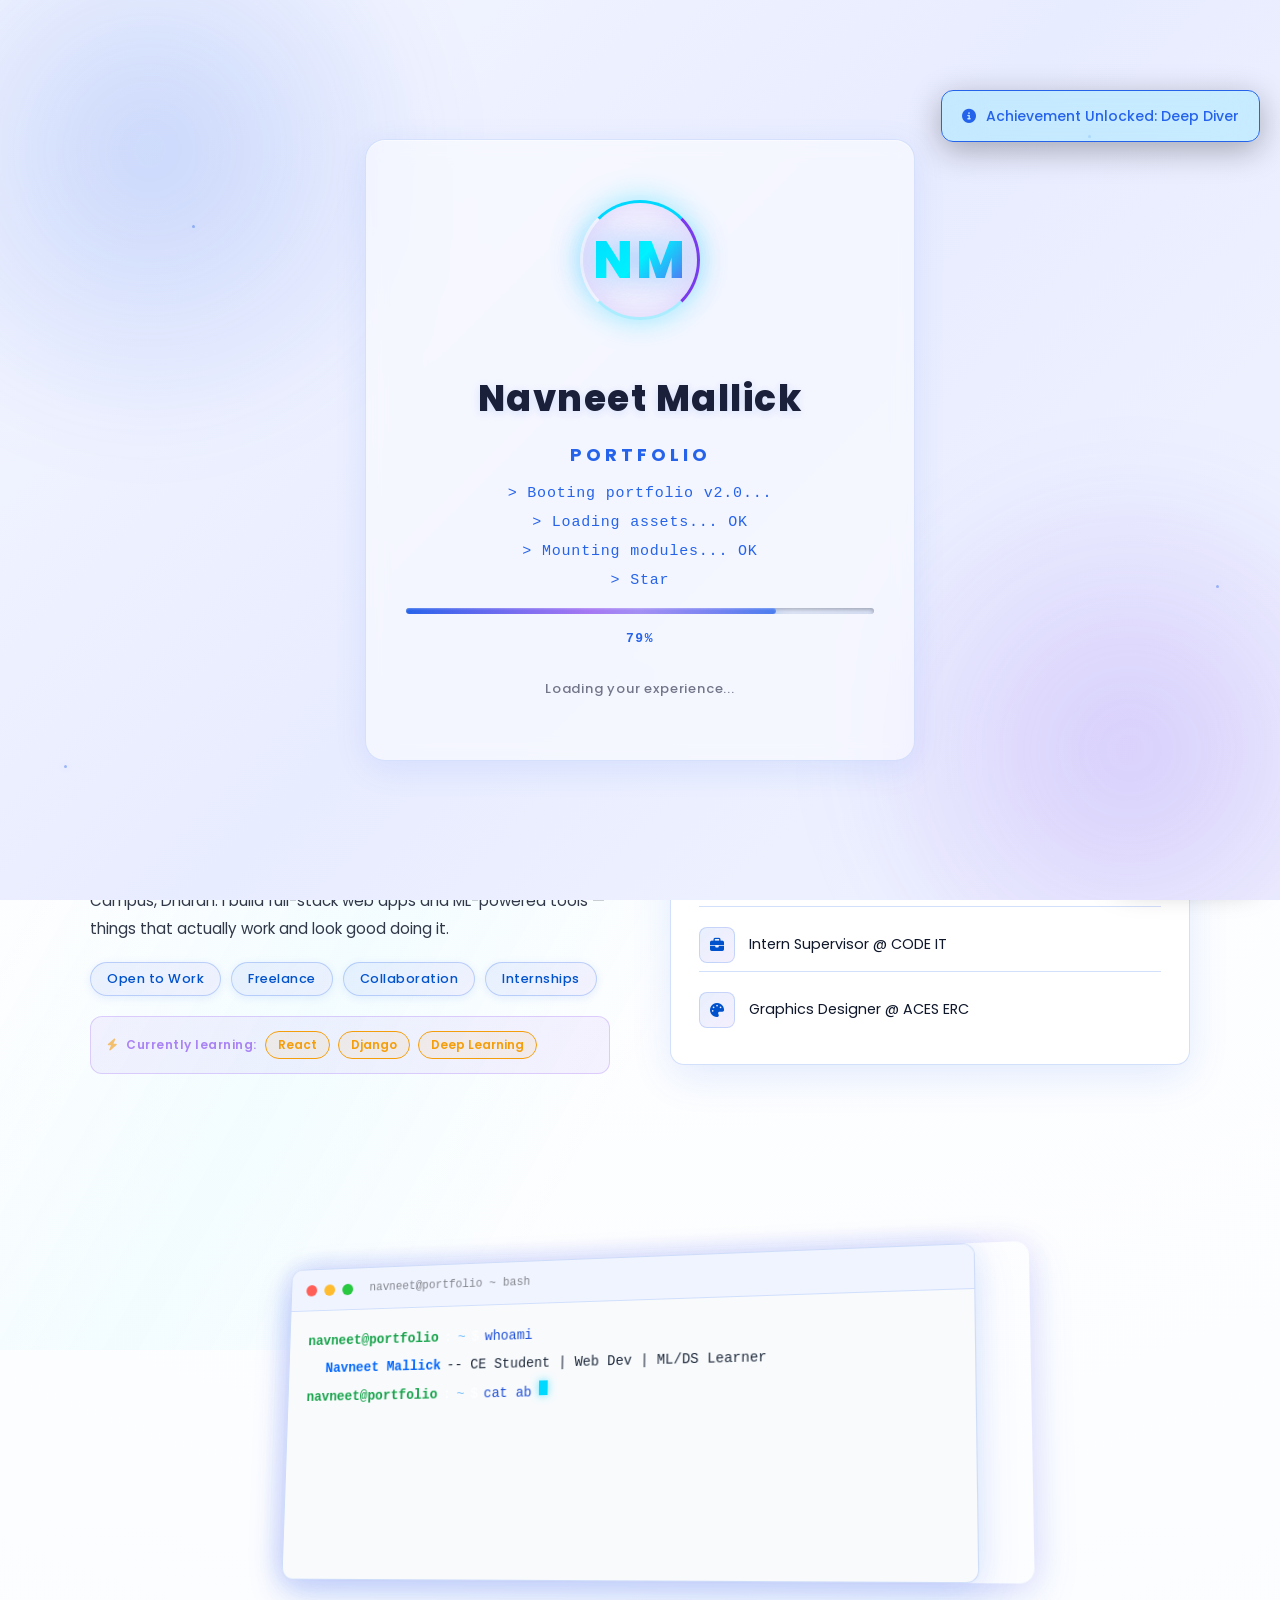
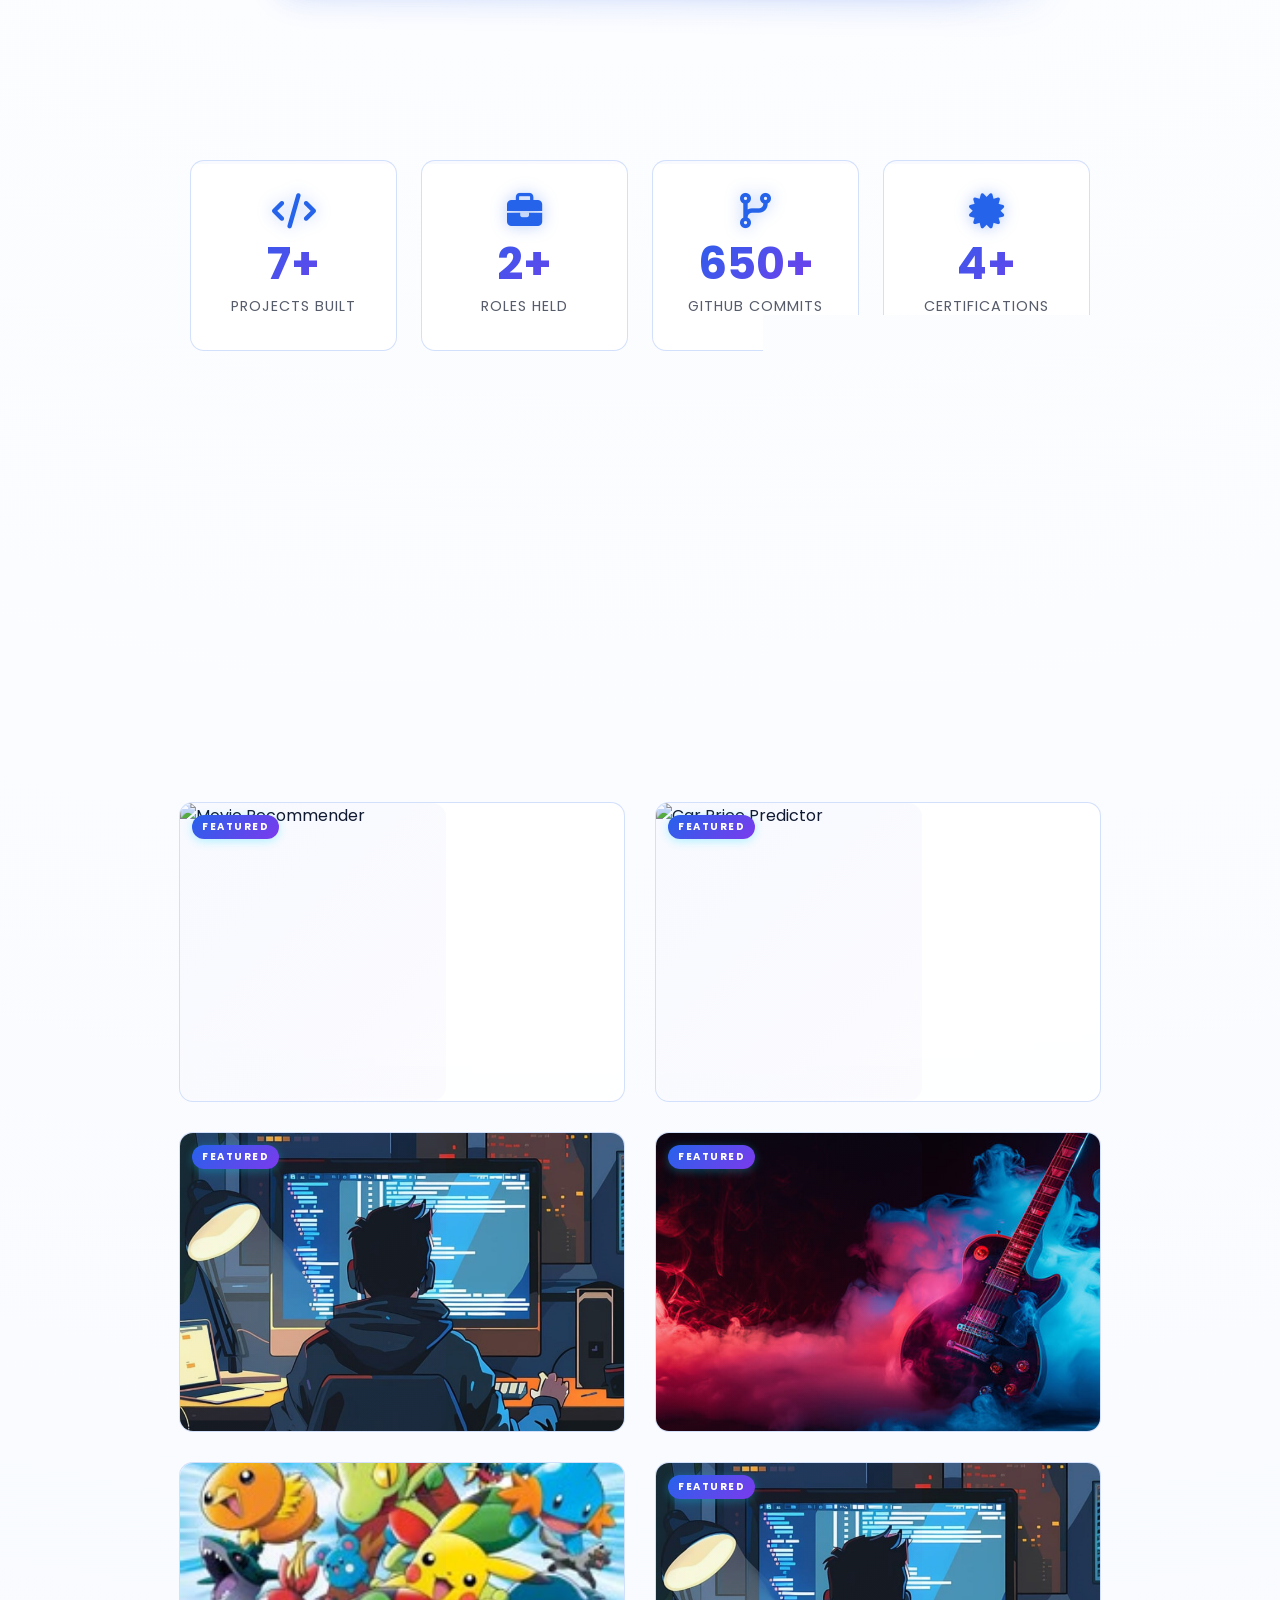
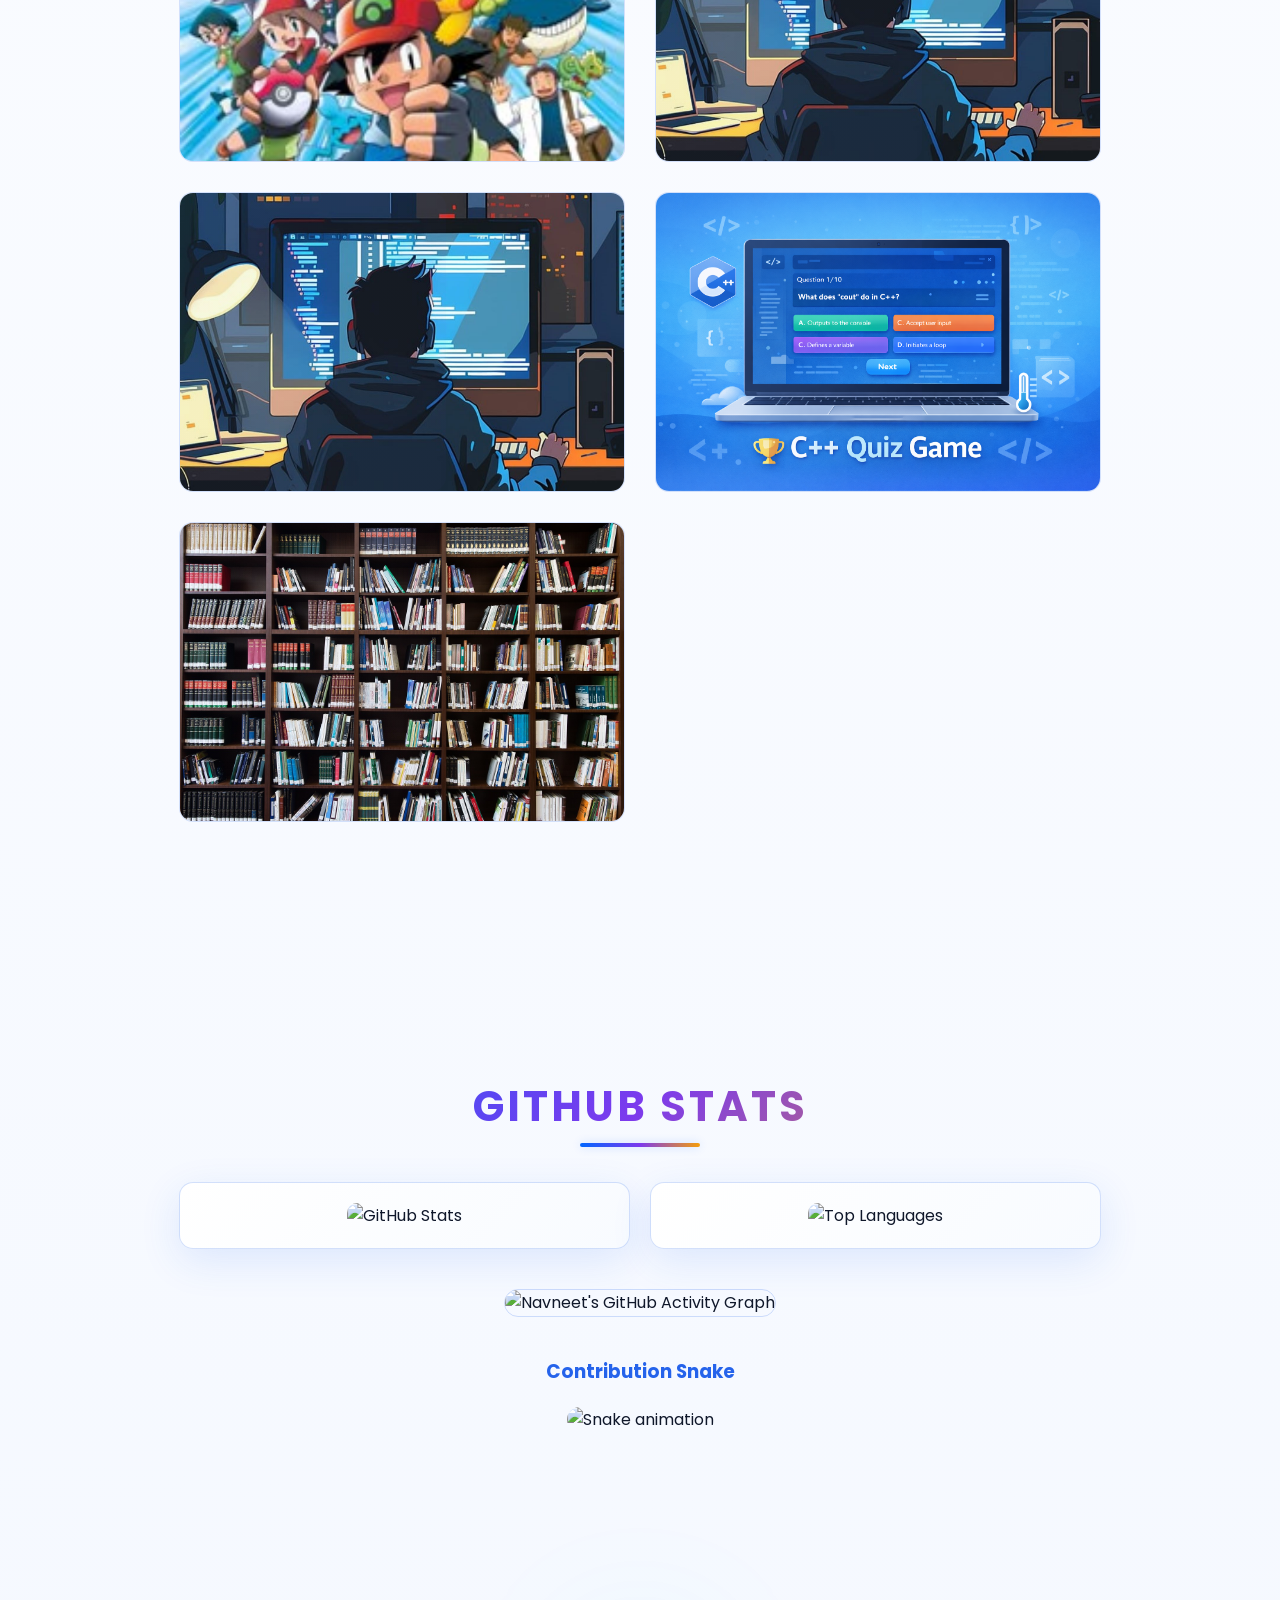
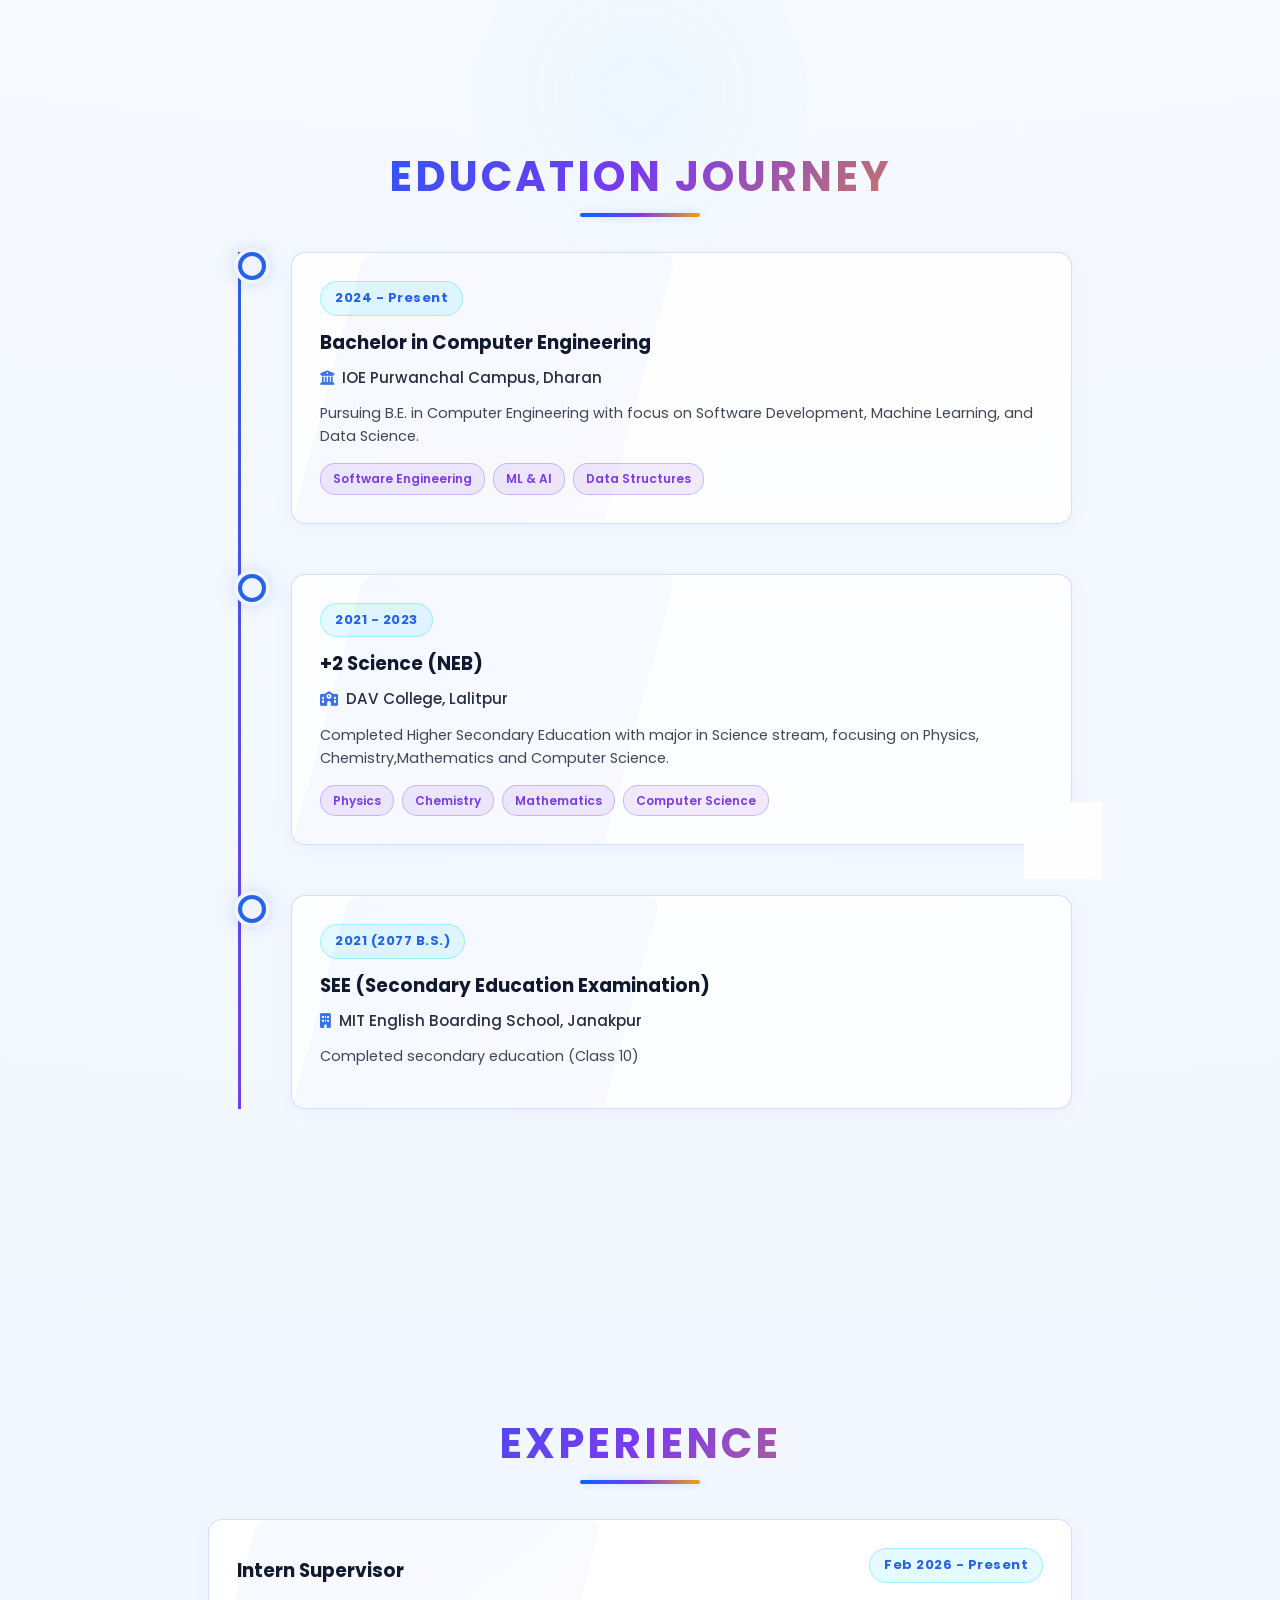
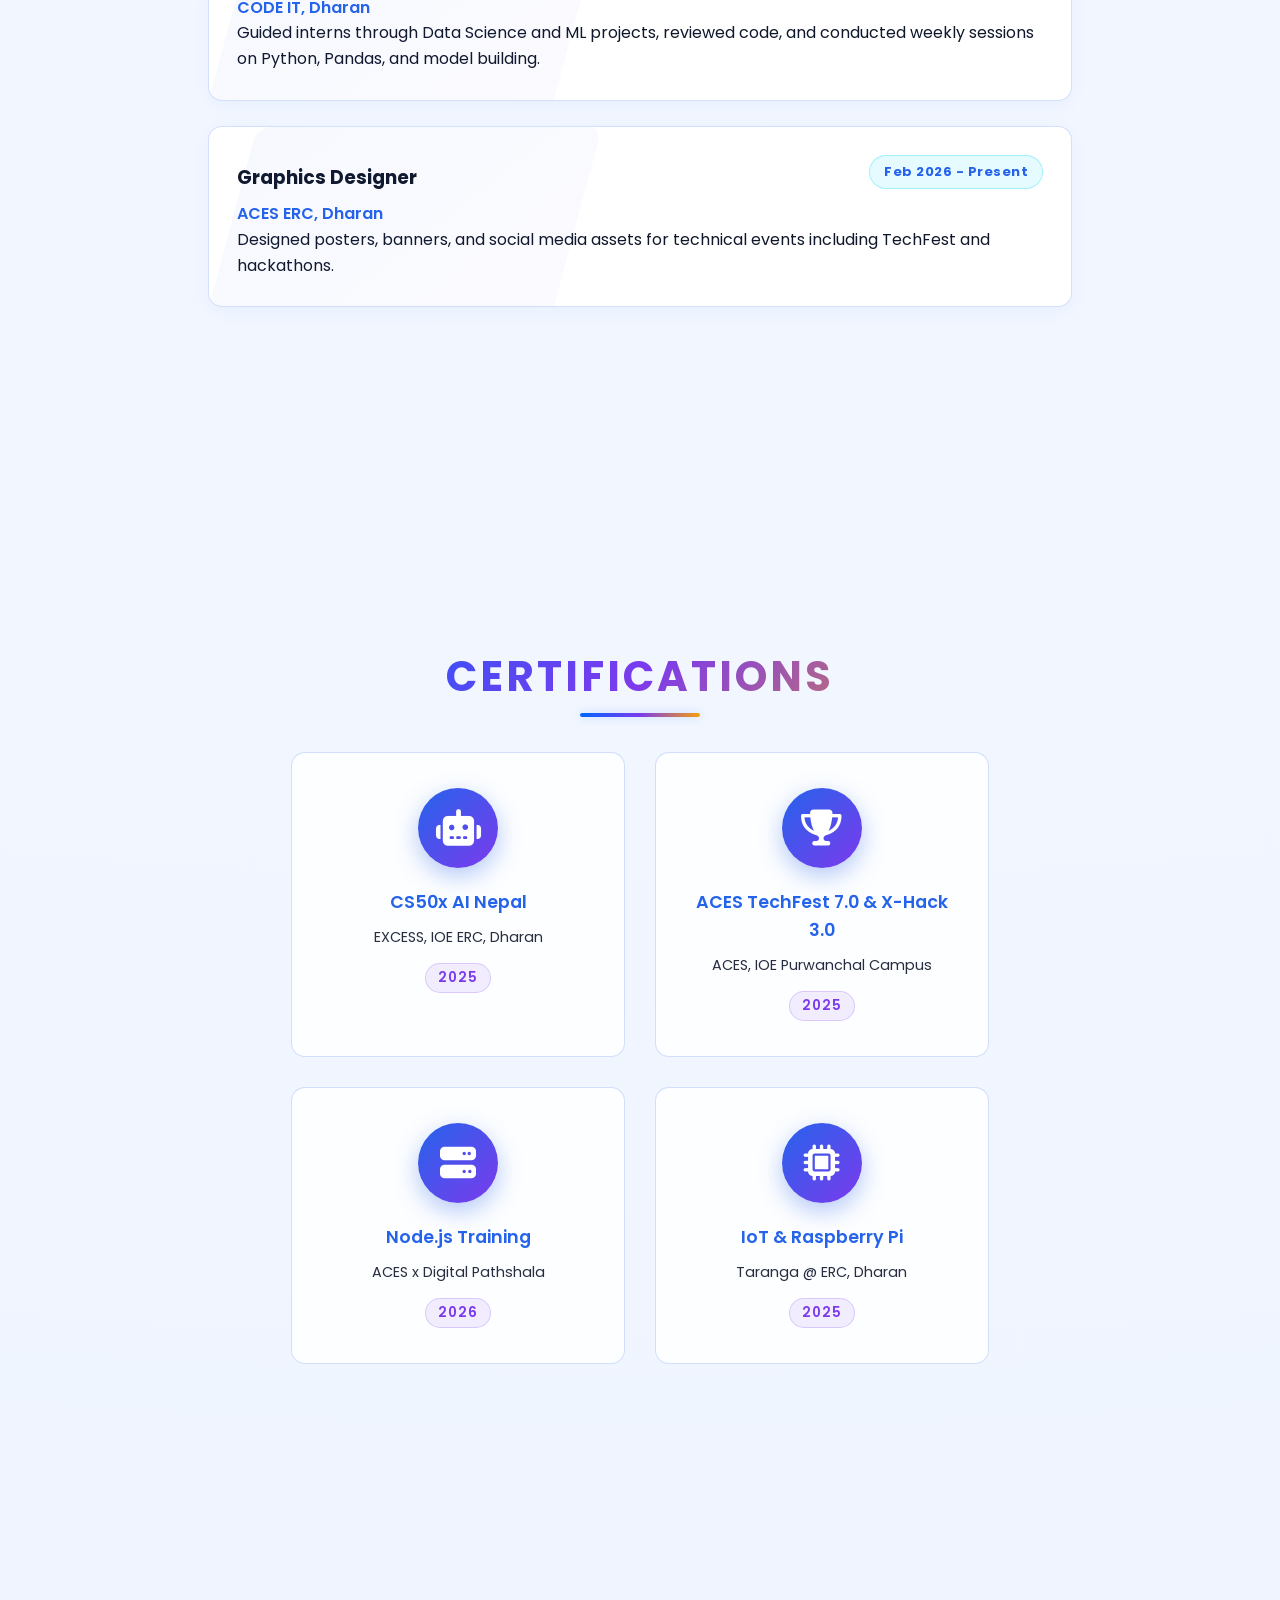
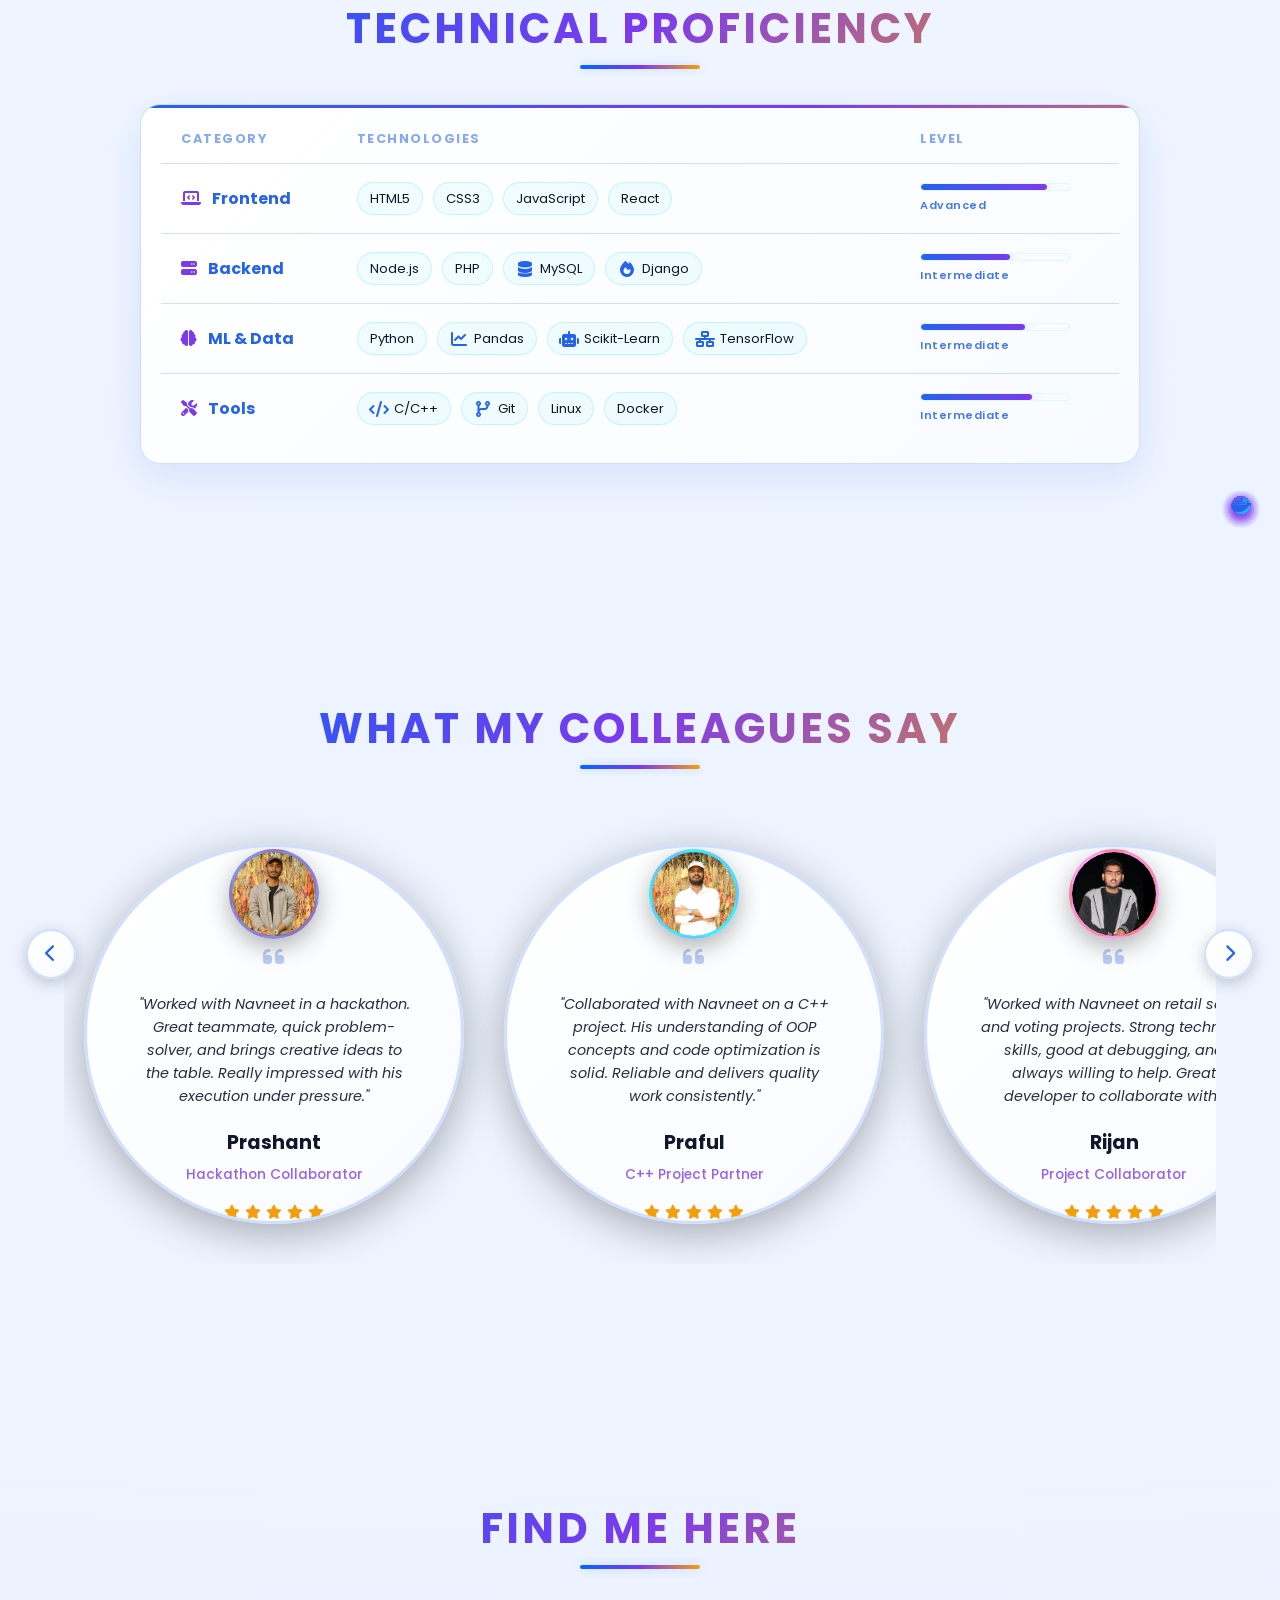
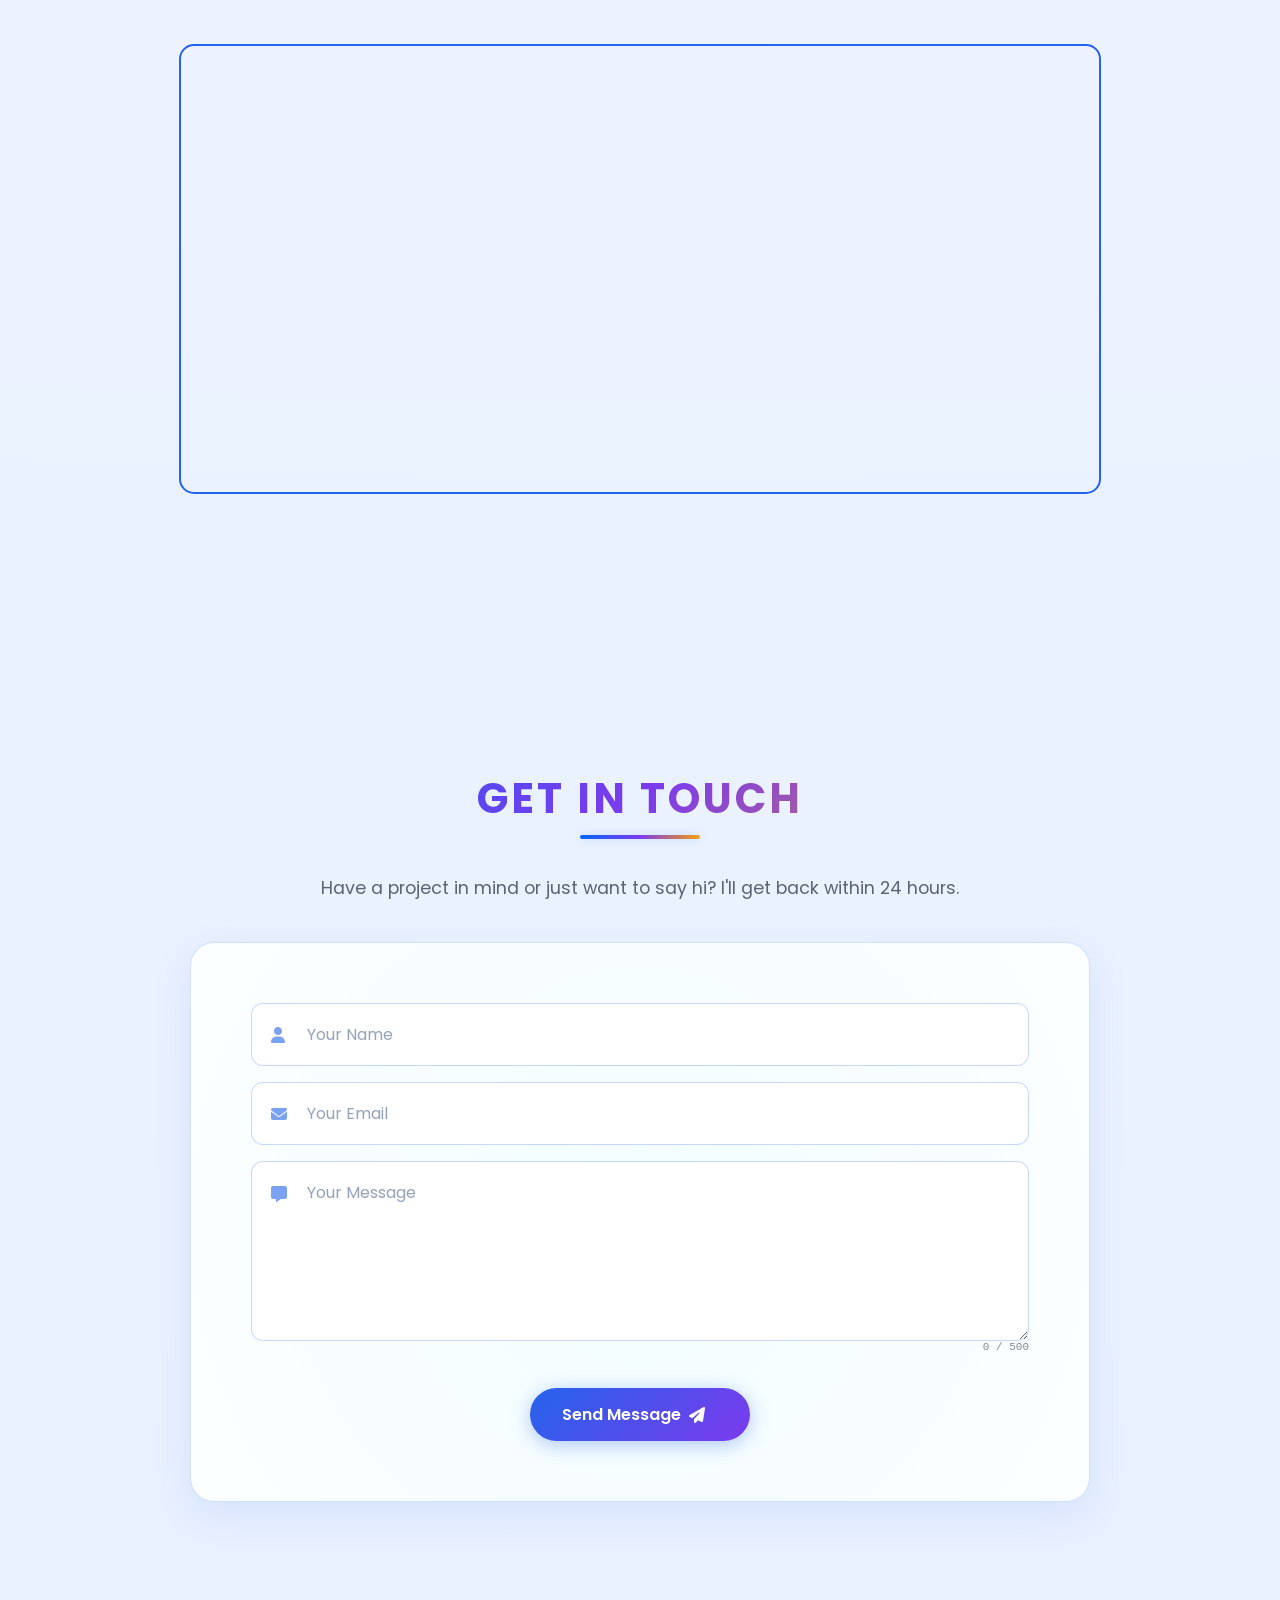
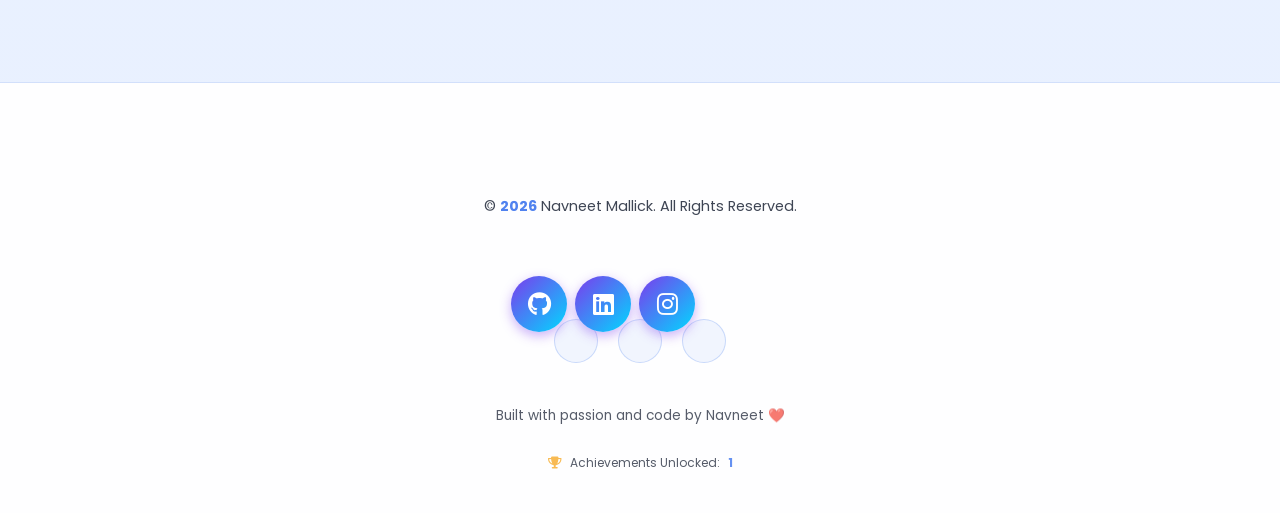
==== commit 008de07c: "commit #21" ====
--- a/index.html
+++ b/index.html
@@ -1001,10 +1001,10 @@
 <script src="js/image-optimization.js"></script>
 <script src="js/config.js"></script>
 <script src="js/performance.js"></script>
+<script src="js/analytics.js"></script>
 <script src="js/audio.js"></script>
 <script src="js/main.js"></script>
 <script src="js/theme.js"></script>
-<script src="js/analytics.js"></script>
 <script src="js/navigation.js"></script>
 <script src="js/typing.js"></script>
 <script src="js/terminal.js"></script>
--- a/CSS/mobile.css
+++ b/CSS/mobile.css
@@ -506,10 +506,11 @@
   .timeline-item::before { left: -27px; }
 
   /* Terminal */
-  .terminal { max-width: 100%; }
-  .terminal-body { font-size: 11px; min-height: 180px; }
-  .terminal-card { transform: none !important; animation: none !important; }
-  .t-input { font-size: 11px !important; width: 55% !important; }
+  .terminal { max-width: 100%; width: 100%; }
+  .terminal-body { font-size: 12px; min-height: 200px; padding: 15px; }
+  .terminal-card { transform: none !important; animation: none !important; box-shadow: 0 10px 30px rgba(0,0,0,0.4) !important; }
+  .t-input { font-size: 12px !important; width: 60% !important; }
+  .terminal-intro-section { padding: 30px 4% !important; }
 
   /* Always show terminal section — no reveal fade on mobile */
   #terminal-intro.reveal,
@@ -517,6 +518,15 @@
     opacity: 1 !important;
     transform: none !important;
     transition: none !important;
+  }
+  
+  /* Lenient reveal for other sections on mobile */
+  .reveal {
+    transition-duration: 0.4s !important; /* Faster transition */
+    transform: translateY(15px); /* Less distance to travel */
+  }
+  .reveal.active {
+    transform: translateY(0);
   }
 
   /* Show hacker button on mobile */
@@ -748,48 +758,63 @@
 /* ── GAME MODAL MOBILE ──────────────────────────── */
 @media (max-width: 700px) {
   #game-modal { 
-    z-index: 999999 !important;
+    z-index: 9999999 !important;
     position: fixed !important;
     inset: 0 !important;
-    padding: env(safe-area-inset-top) env(safe-area-inset-right) env(safe-area-inset-bottom) env(safe-area-inset-left);
+    padding: 0 !important;
+    display: none;
+    align-items: center;
+    justify-content: center;
   }
   #game-modal > div { 
-    padding: 8px; 
-    z-index: 999999 !important;
+    padding: 0; 
+    z-index: 9999999 !important;
+    width: 100%;
+    height: 100%;
+    display: flex;
+    align-items: center;
+    justify-content: center;
   }
   #game-box { 
-    padding: 10px !important; 
-    z-index: 999999 !important;
-    max-height: 90vh;
-    width: 95vw;
+    padding: 12px !important; 
+    z-index: 9999999 !important;
+    max-height: 98vh;
+    width: 96vw;
     max-width: 100%;
+    margin: auto;
+    overflow-y: auto;
   }
 
   #game-tab-runner,
   #game-tab-snake,
+  #game-tab-mine,
   #game-tab-asteroid {
-    padding: 8px 12px !important;
-    font-size: 11px !important;
-    letter-spacing: 0 !important;
-    min-height: 40px;
-    min-width: 60px;
+    padding: 10px 16px !important;
+    font-size: 12px !important;
+    letter-spacing: 0.5px !important;
+    min-height: 44px;
+    min-width: 80px;
+    display: flex;
+    align-items: center;
+    justify-content: center;
   }
 
   #game-canvas { 
     width: 100% !important; 
     height: auto !important;
-    min-height: 160px; /* Prevent collapse */
-    max-height: 60vh;
+    min-height: 140px;
+    max-height: 50vh;
     display: block;
     background: #05081a;
+    border-radius: 8px;
   }
   #snake-canvas,
   #asteroid-canvas,
   #mine-canvas { 
     width: 100% !important; 
     height: auto !important;
-    min-height: 280px; /* Prevent collapse */
-    max-height: 60vh;
+    min-height: 240px;
+    max-height: 55vh;
     display: block;
     image-rendering: pixelated; 
     background: #05081a;
--- a/CSS/loading-screen.css
+++ b/CSS/loading-screen.css
@@ -417,6 +417,32 @@
   }
 }
 
+/* ── LANDSCAPE MOBILE / SHORT SCREENS ──────────────────── */
+@media (max-height: 500px) {
+  .boot-content {
+    padding: 20px 30px;
+    max-height: 95vh;
+    overflow-y: auto;
+  }
+  .boot-logo-container {
+    margin-bottom: 20px;
+  }
+  .boot-logo {
+    width: 60px;
+    height: 60px;
+  }
+  .boot-logo-text {
+    font-size: 32px;
+  }
+  .boot-title h1 {
+    font-size: 24px;
+  }
+  .boot-messages {
+    height: 40px;
+    margin-bottom: 20px;
+  }
+}
+
 /* Light Mode */
 body.light-mode #boot-overlay {
   background: linear-gradient(135deg, #f5f7ff 0%, #e8ecff 50%, #f0f4ff 100%);
--- a/CSS/mobile-performance.css
+++ b/CSS/mobile-performance.css
@@ -199,26 +199,24 @@
     contain: layout style paint;
   }
 
-  /* Optimize backdrop filters (expensive on mobile) */
-  .navbar,
-  #nav-dropdown,
-  .contact-card {
+  /* Extreme Paint Optimization for Mobile */
+  * {
     backdrop-filter: none !important;
     -webkit-backdrop-filter: none !important;
-    background: var(--nav-bg) !important;
-  }
-
-  /* Simplify shadows */
-  .project-card,
-  .cert-card,
-  .stat-card {
-    box-shadow: 0 4px 12px rgba(0, 0, 0, 0.15) !important;
-  }
-
-  .project-card:hover,
-  .cert-card:hover,
-  .stat-card:hover {
-    box-shadow: 0 6px 16px rgba(0, 0, 0, 0.2) !important;
+    text-shadow: none !important;
+  }
+
+  /* Simplify shadows globally on mobile to reduce GPU paint cost */
+  .project-card, .cert-card, .stat-card, .exp-card, .skill, .btn, .navbar {
+    box-shadow: 0 4px 10px rgba(0, 0, 0, 0.2) !important;
+    backdrop-filter: none !important;
+  }
+
+  /* Prevent any horizontal layout jitter */
+  body, html {
+    overflow-x: hidden !important;
+    width: 100vw;
+    position: relative;
   }
 }
 
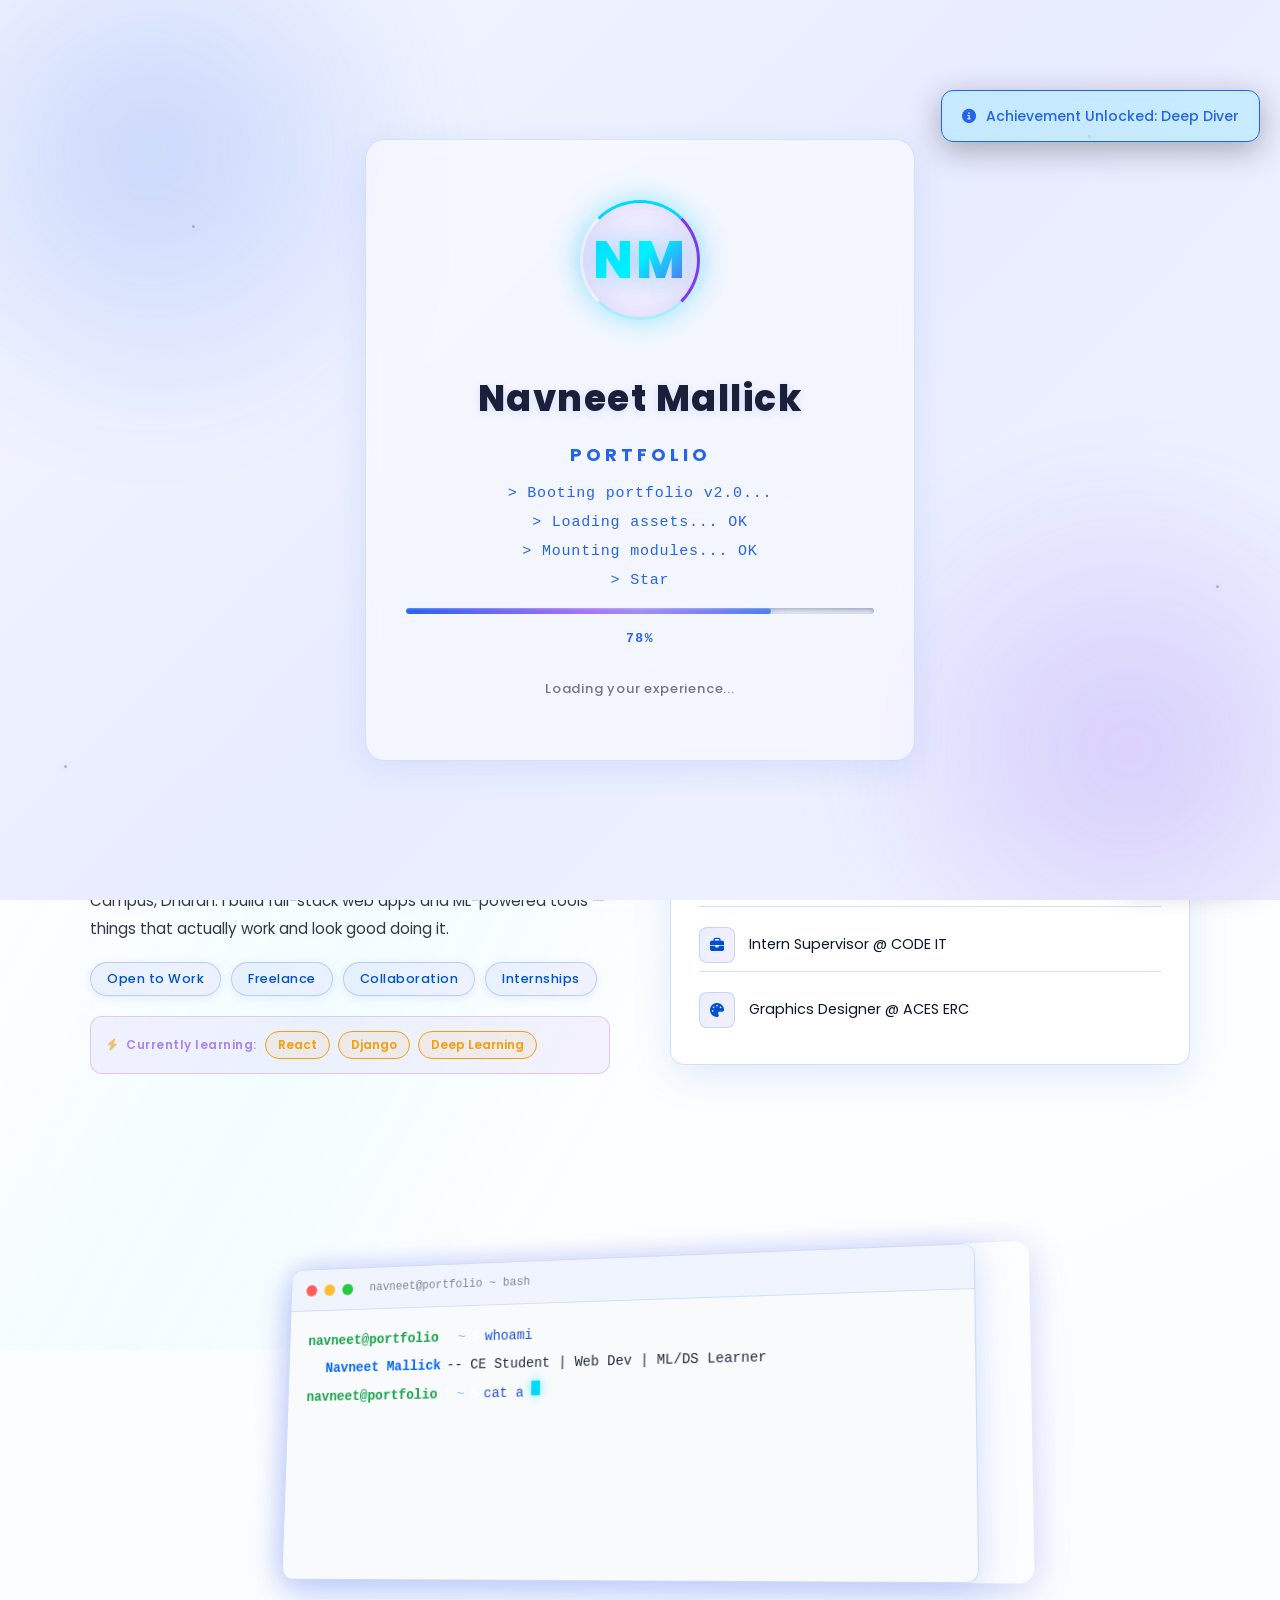
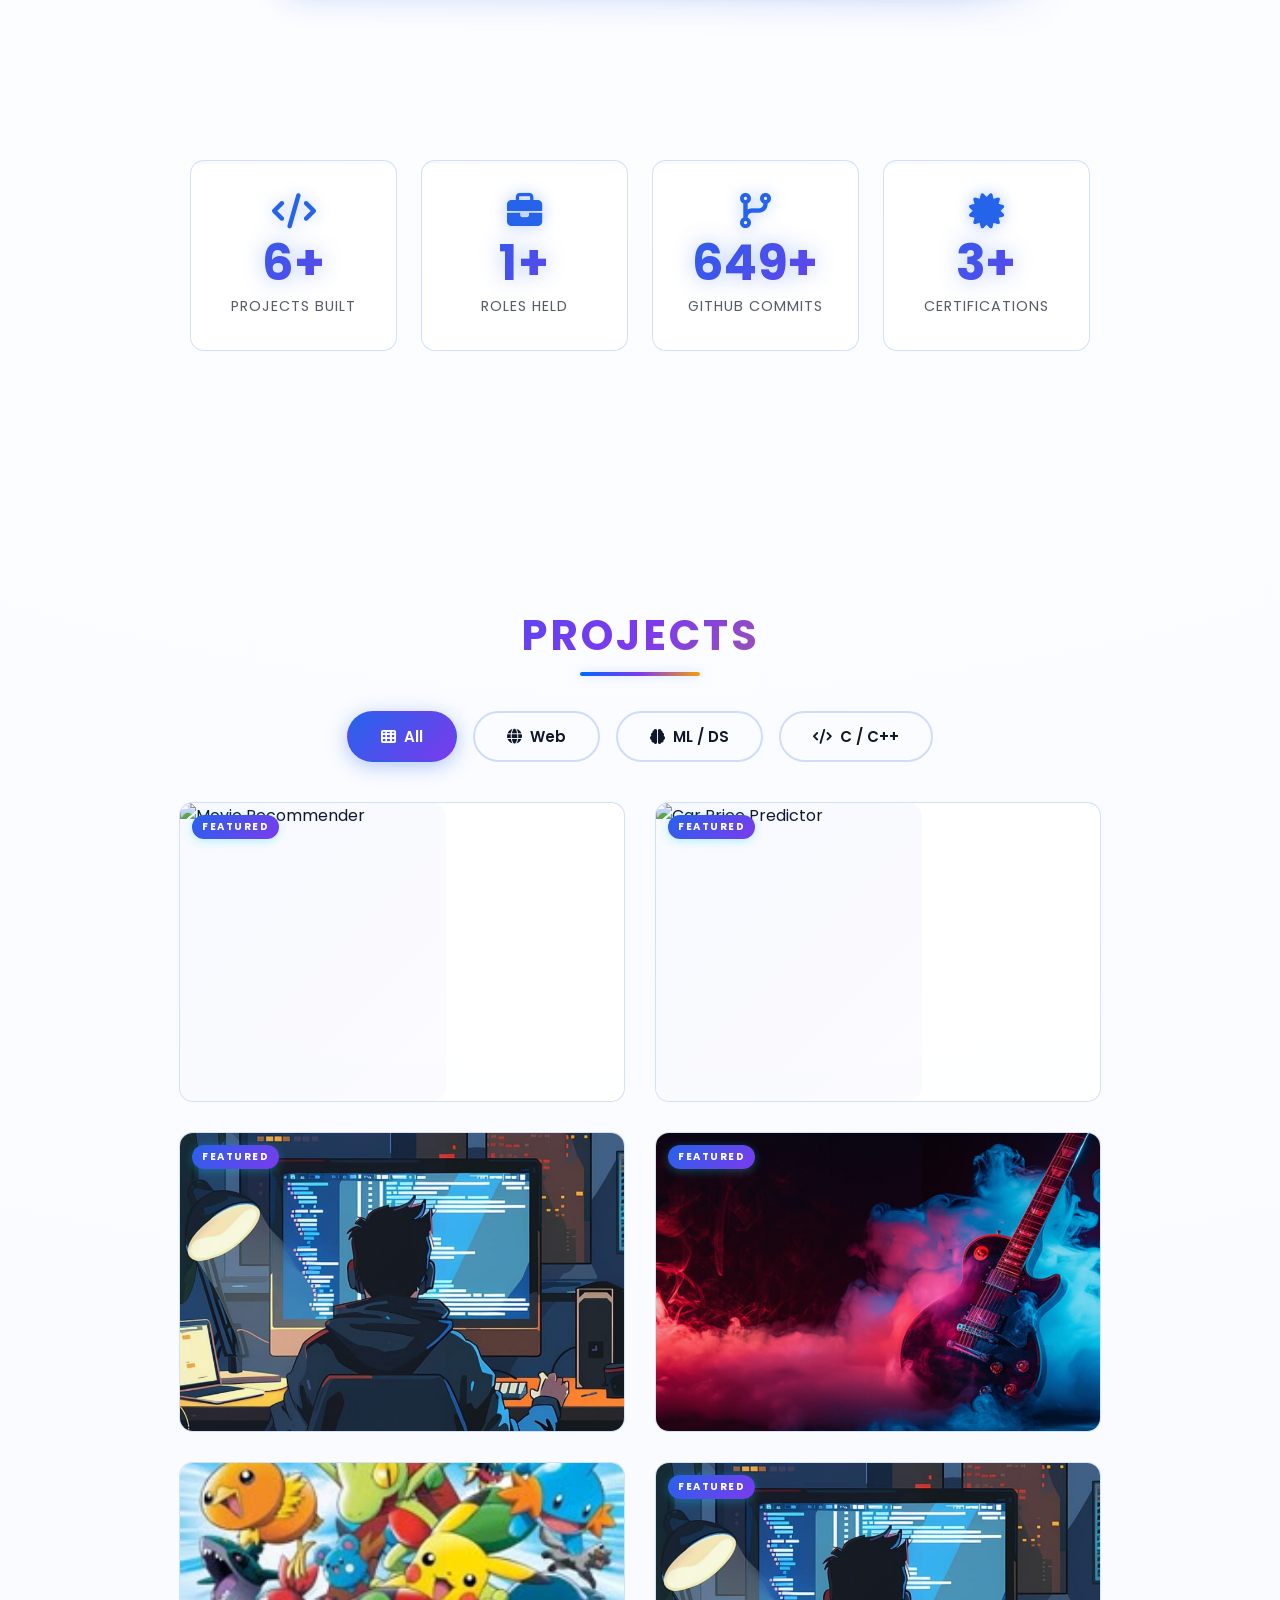
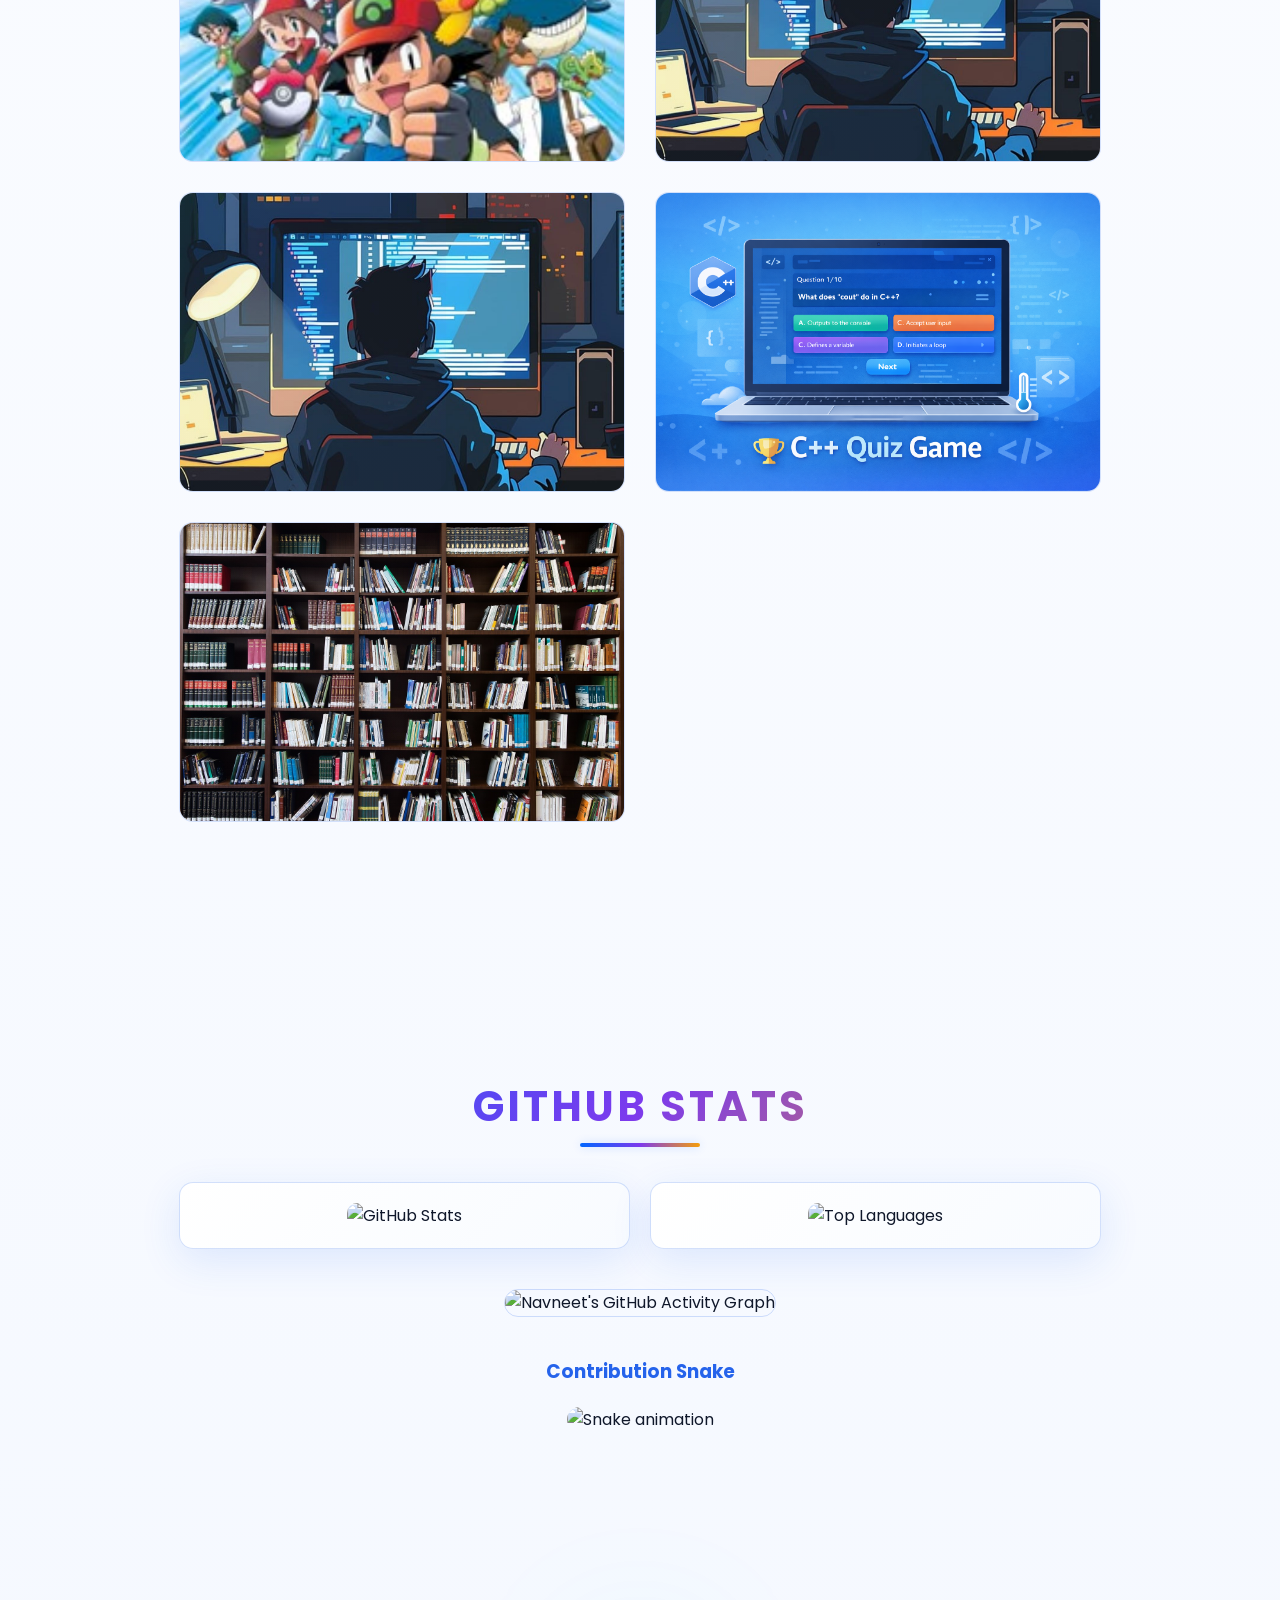
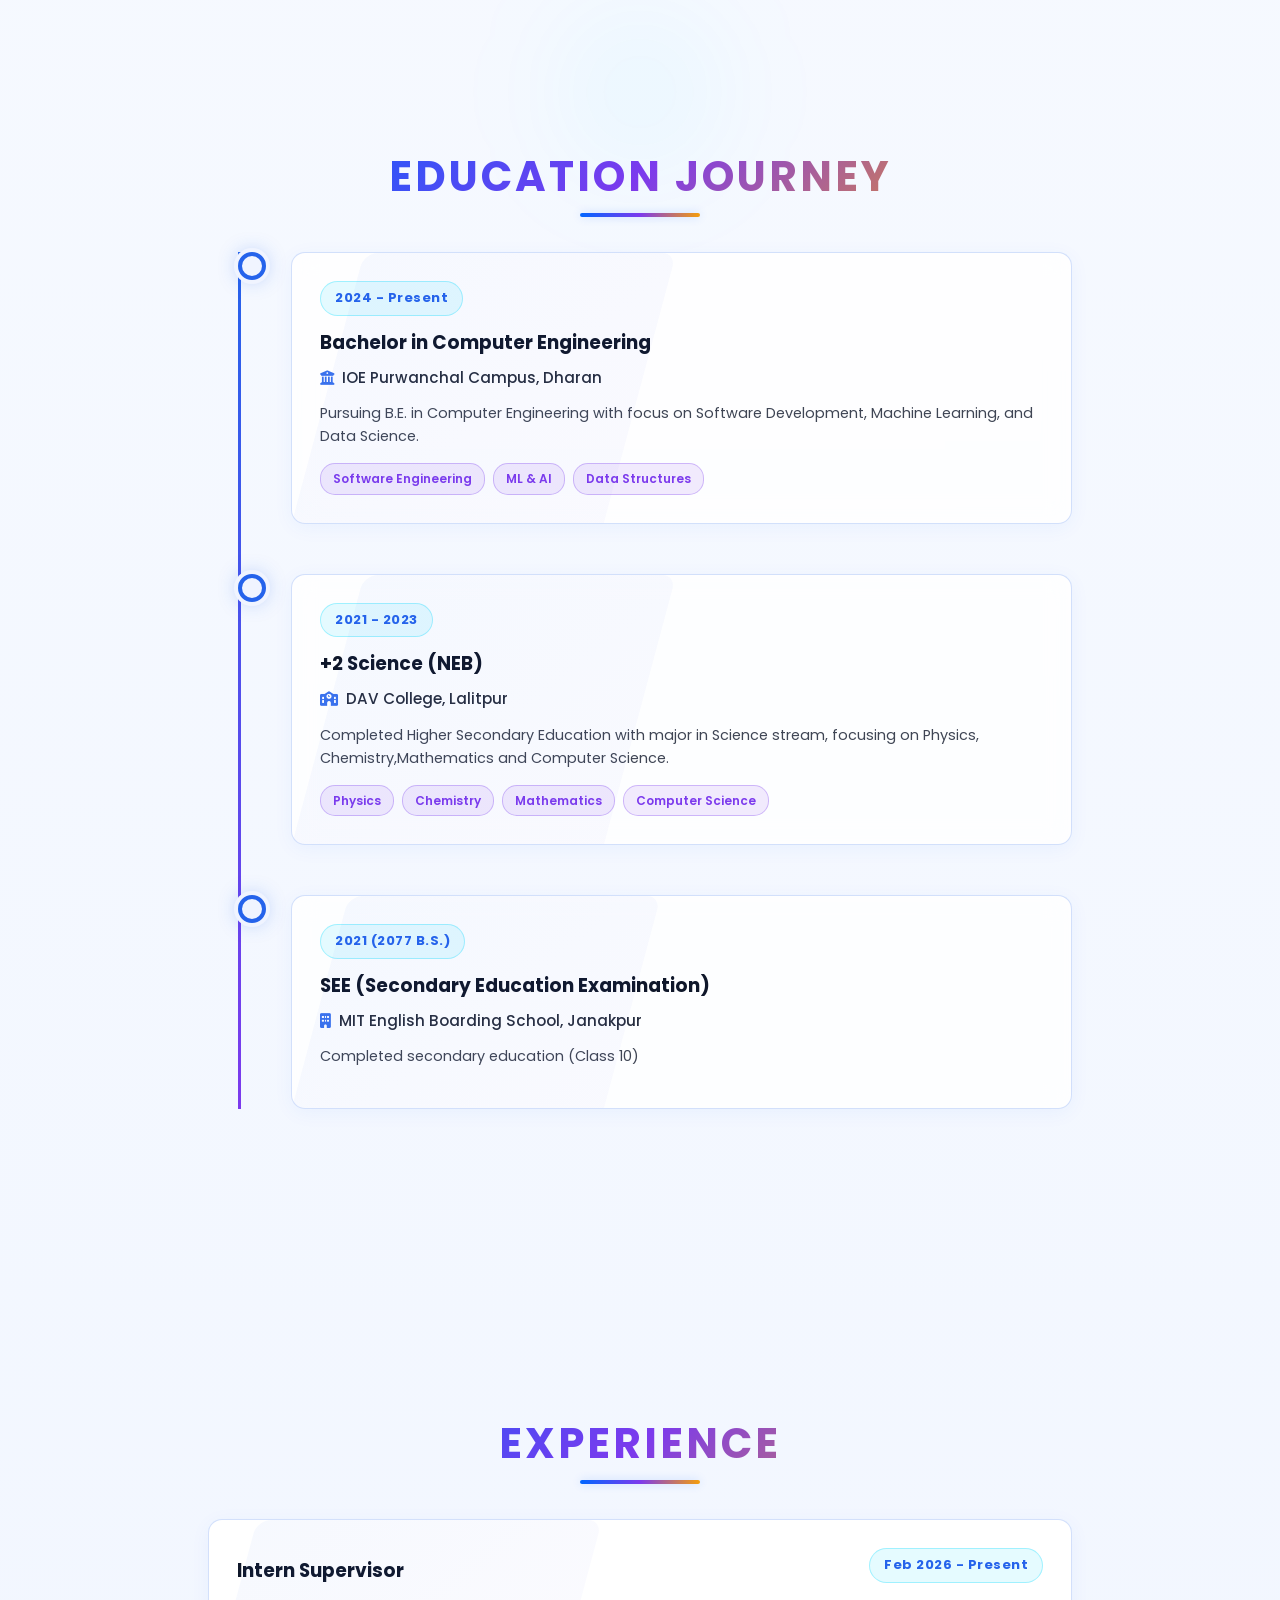
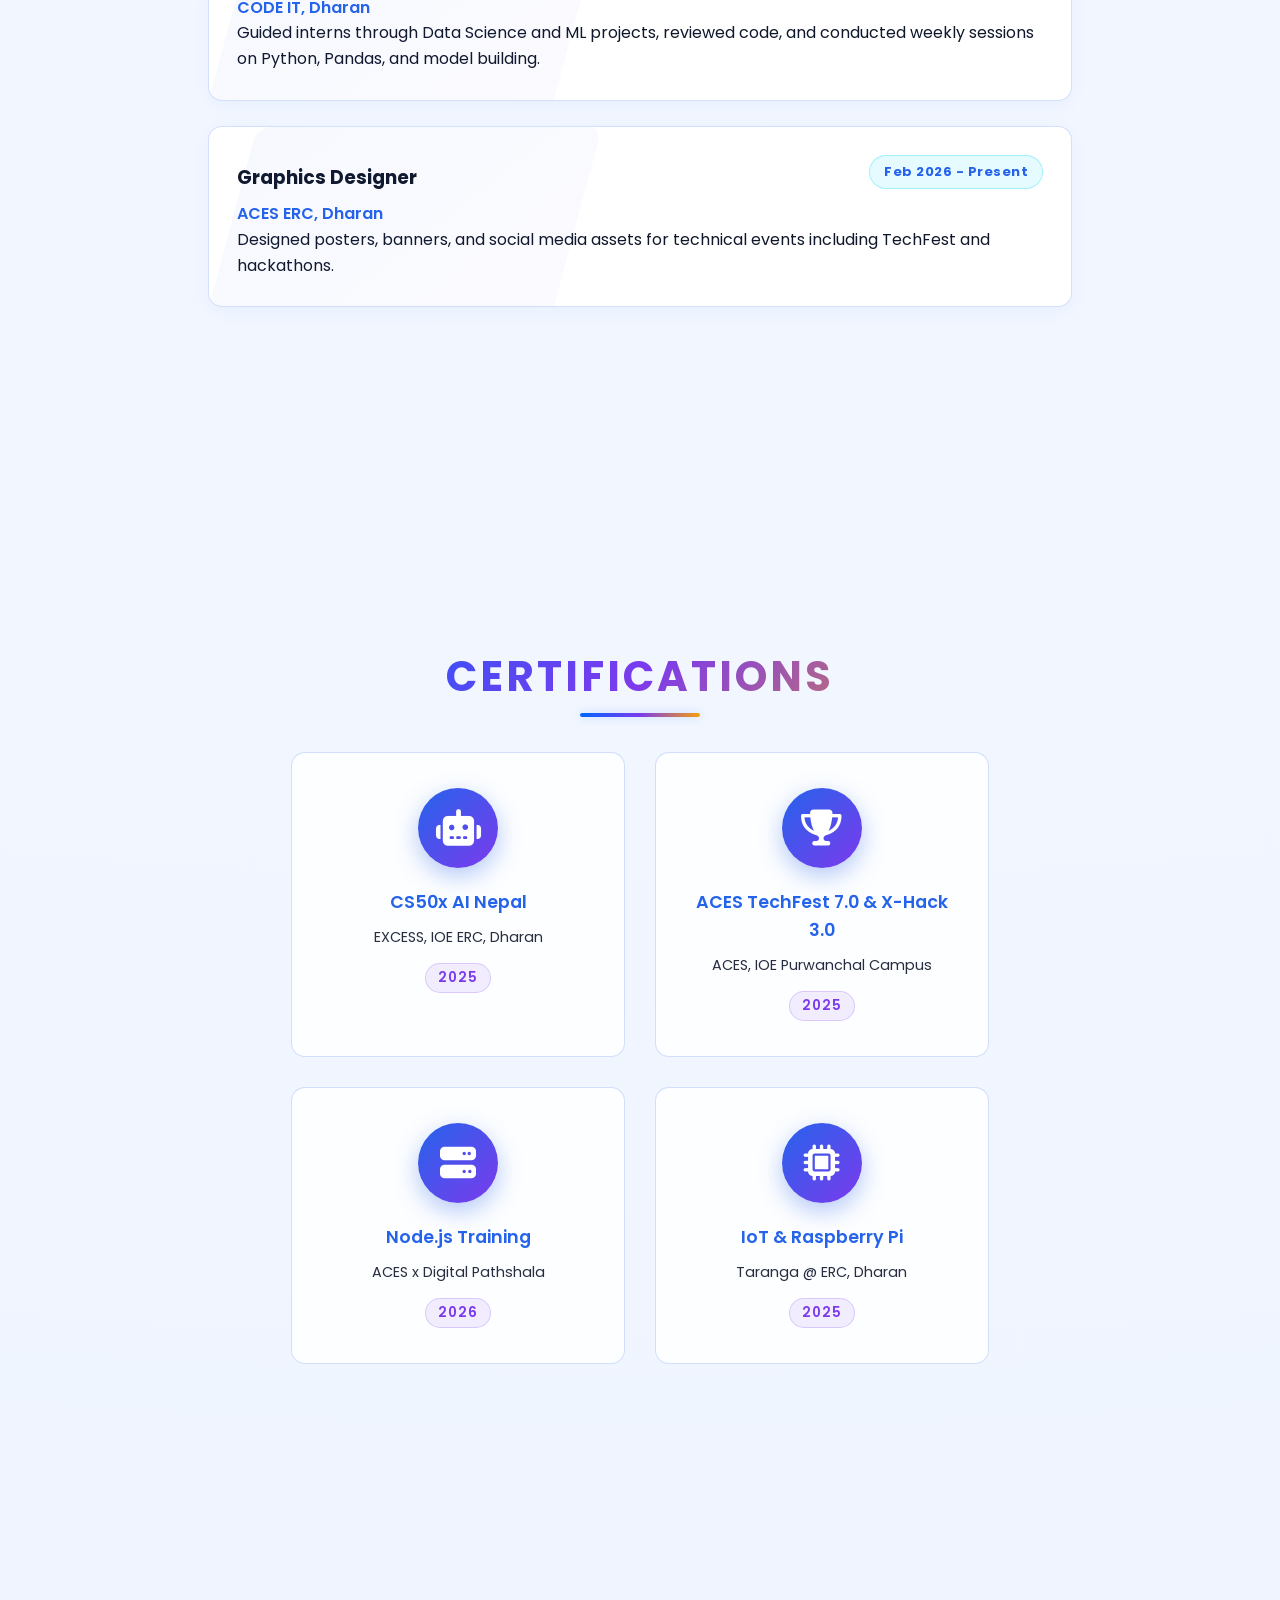
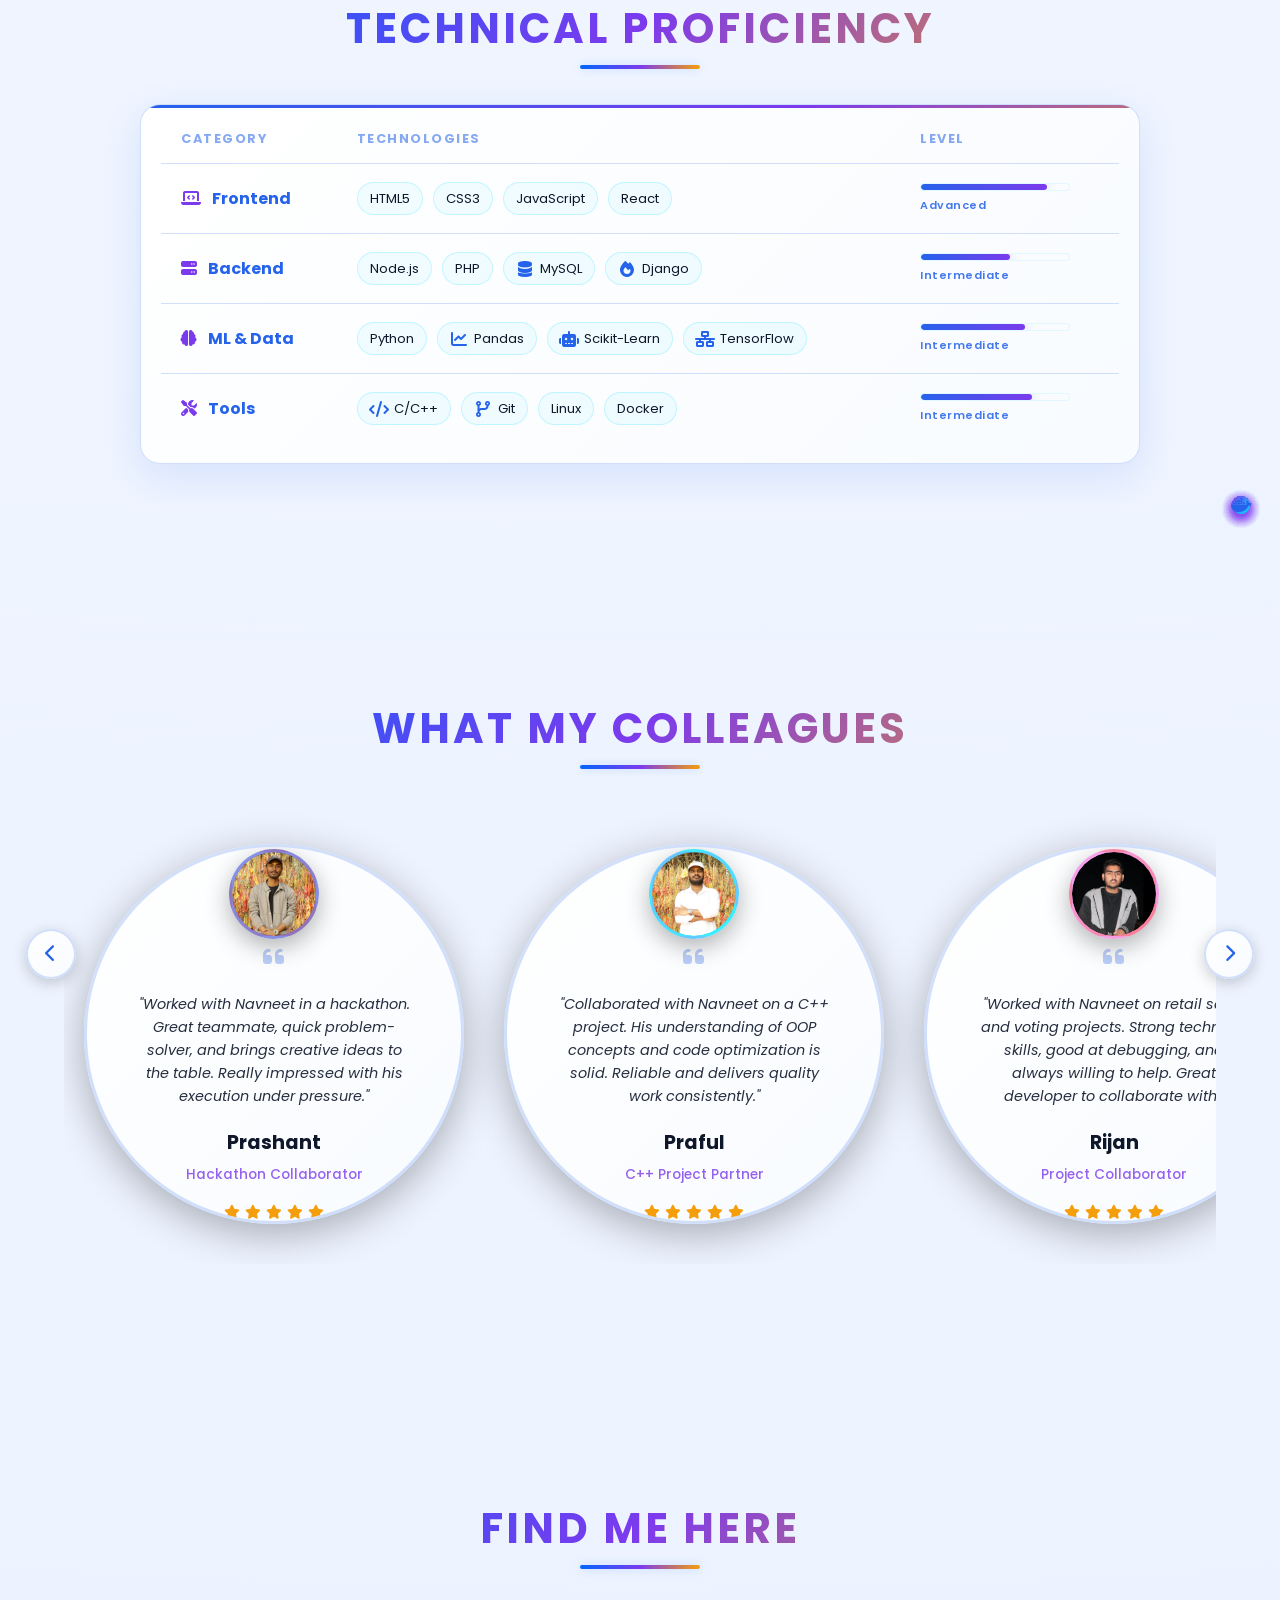
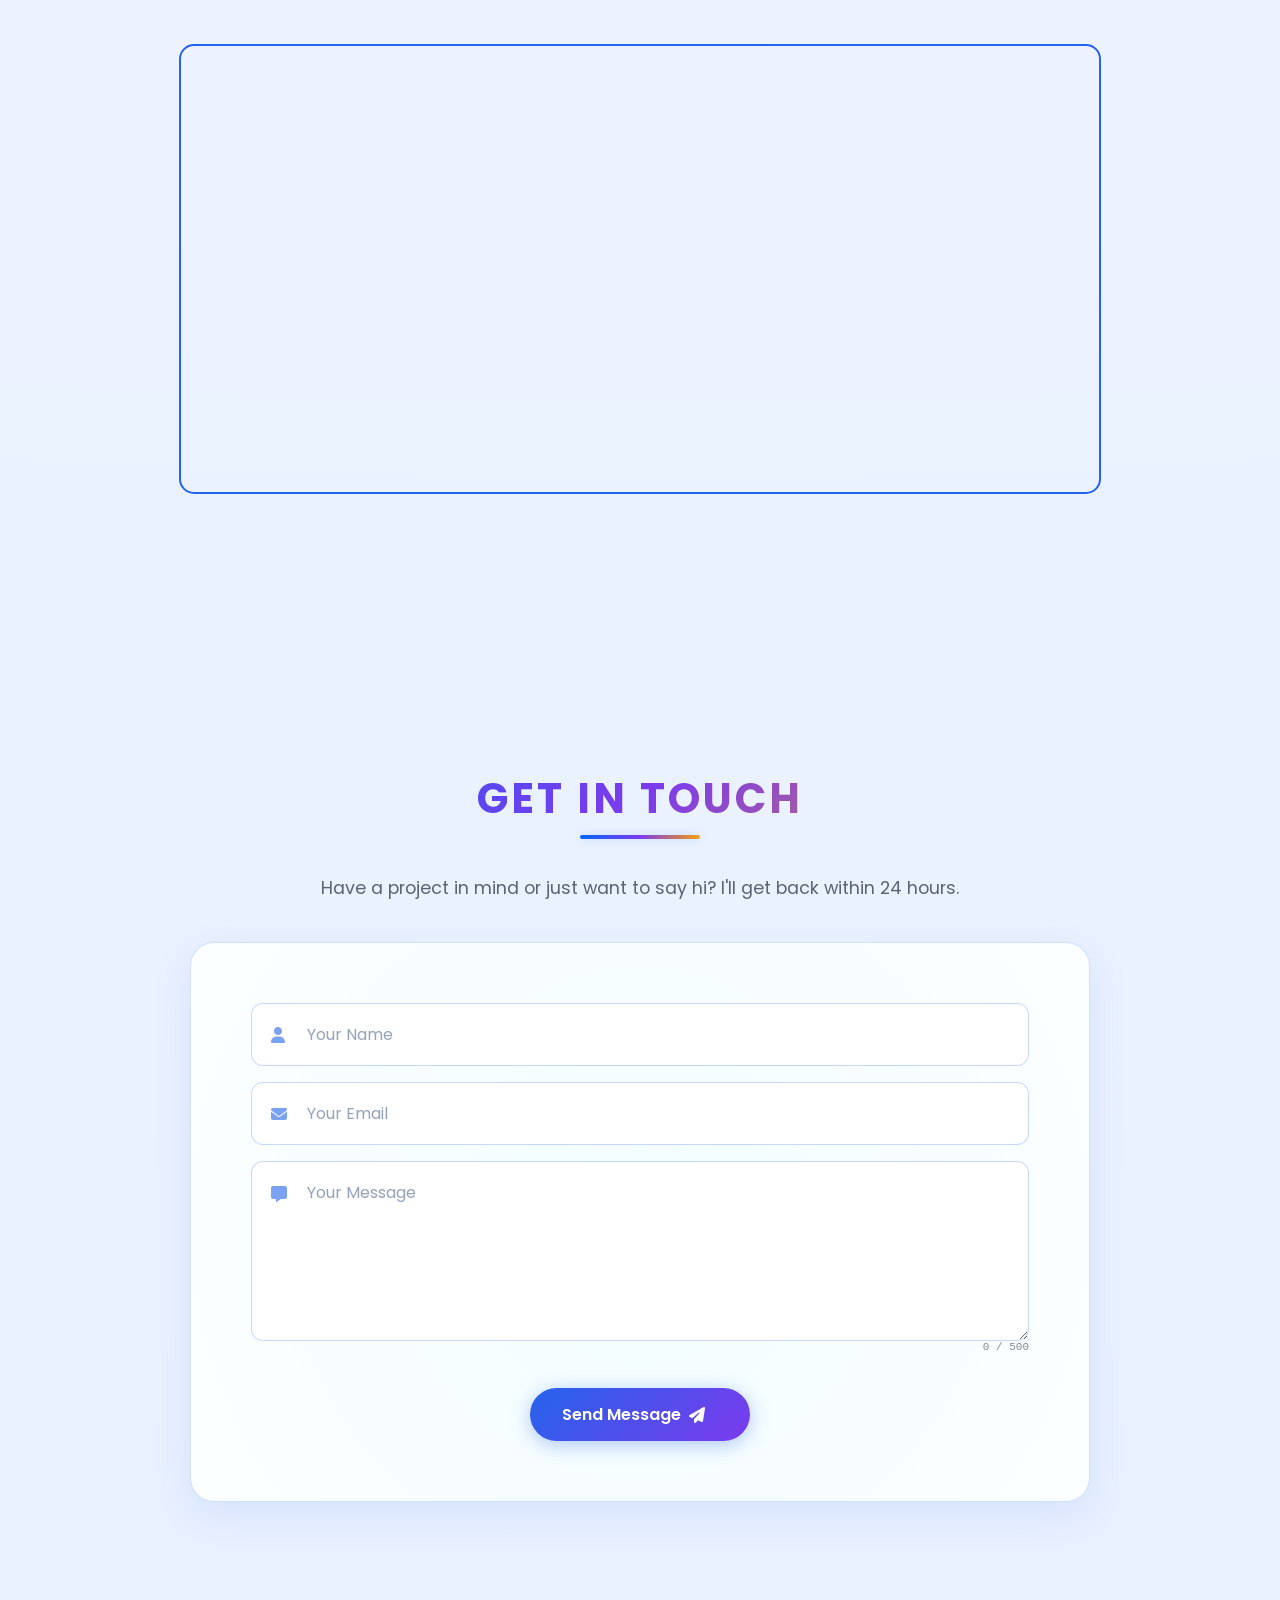
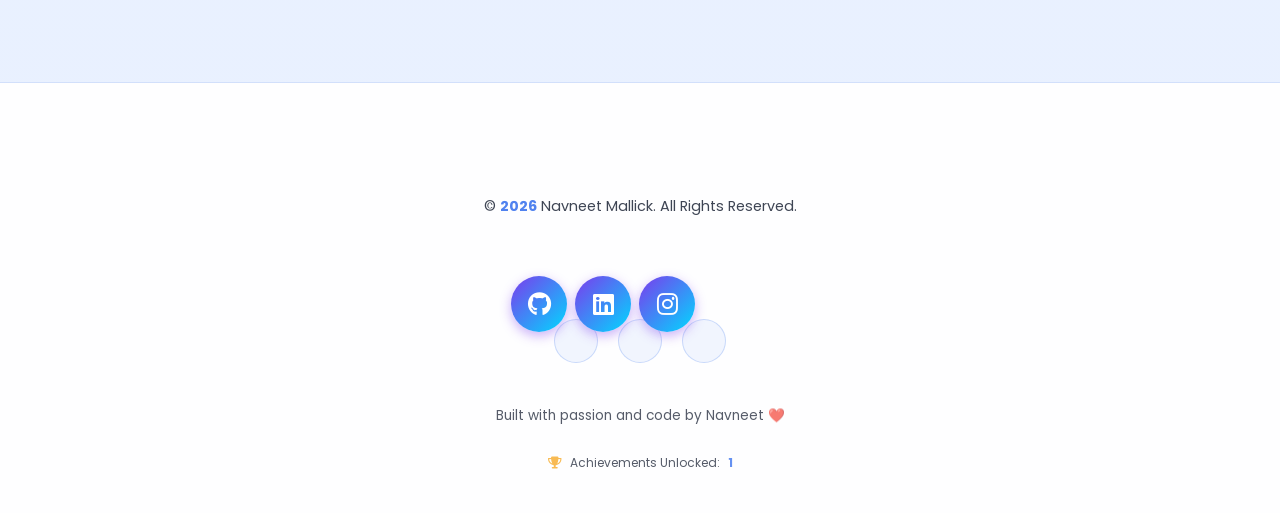
==== commit c02b49f1: "mobile css fixed" ====
--- a/index.html
+++ b/index.html
@@ -91,7 +91,13 @@
   <script>
     // Add boot-active class immediately to prevent flash
     document.documentElement.classList.add('boot-active');
-    document.body.classList.add('boot-active');
+    if (document.body) {
+      document.body.classList.add('boot-active');
+    } else {
+      document.addEventListener('DOMContentLoaded', function() {
+        if (document.body) document.body.classList.add('boot-active');
+      }, { once: true });
+    }
     
     // Ensure boot overlay is visible as soon as DOM is ready
     if (document.readyState === 'loading') {
--- a/CSS/style.css
+++ b/CSS/style.css
@@ -813,10 +813,10 @@
   to { transform: translate(-50%, -50%) rotate(360deg); }
 }
 .pp-img:hover {
-  transform: scale(1.04) translateY(-8px);
-  box-shadow: 0 0 25px rgba(0, 229, 255, 0.25), 0 15px 40px rgba(0,0,0,.3);
+  transform: scale(1.02) translateY(-4px);
+  box-shadow: 0 0 20px rgba(0, 229, 255, 0.2), 0 12px 35px rgba(0,0,0,.25);
   border-color: var(--secondary);
-  filter: brightness(1.08) contrast(1.1);
+  filter: brightness(1.05) contrast(1.06);
 }
 .section-title {
   text-align: center;
--- a/CSS/mobile.css
+++ b/CSS/mobile.css
@@ -48,6 +48,11 @@
     opacity: 1 !important;
     transform: none !important;
     transition: none !important;
+  }
+
+  /* Show hacker button on all mobile/tablet sizes */
+  #mobile-hacker-btn-wrap {
+    display: flex !important;
   }
 
   /* ── Bottom nav visible on all mobile/tablet sizes ── */
@@ -708,19 +713,6 @@
   #nav-actions-box { padding: 6px 10px; gap: 6px; }
 }
 
-/* ── MOBILE LANDSCAPE (max-width: 900px, orientation: landscape) ───────────────────────────── */
-@media (max-width: 900px) and (orientation: landscape) {
-  .hero {
-    flex-direction: row;
-    padding: 60px 6% 30px;
-    min-height: auto;
-    gap: 20px;
-  }
-  .pp-img { max-width: 160px; animation-duration: 10s; }
-  .hero-right::before { width: 190px; height: 190px; }
-  .hero-left h1 { font-size: 1.6rem; }
-}
-
 /* ── SMALL MOBILE LANDSCAPE (max-width: 600px, orientation: landscape) ───────────────────────────── */
 @media (max-width: 600px) and (orientation: landscape) {
   .hero {
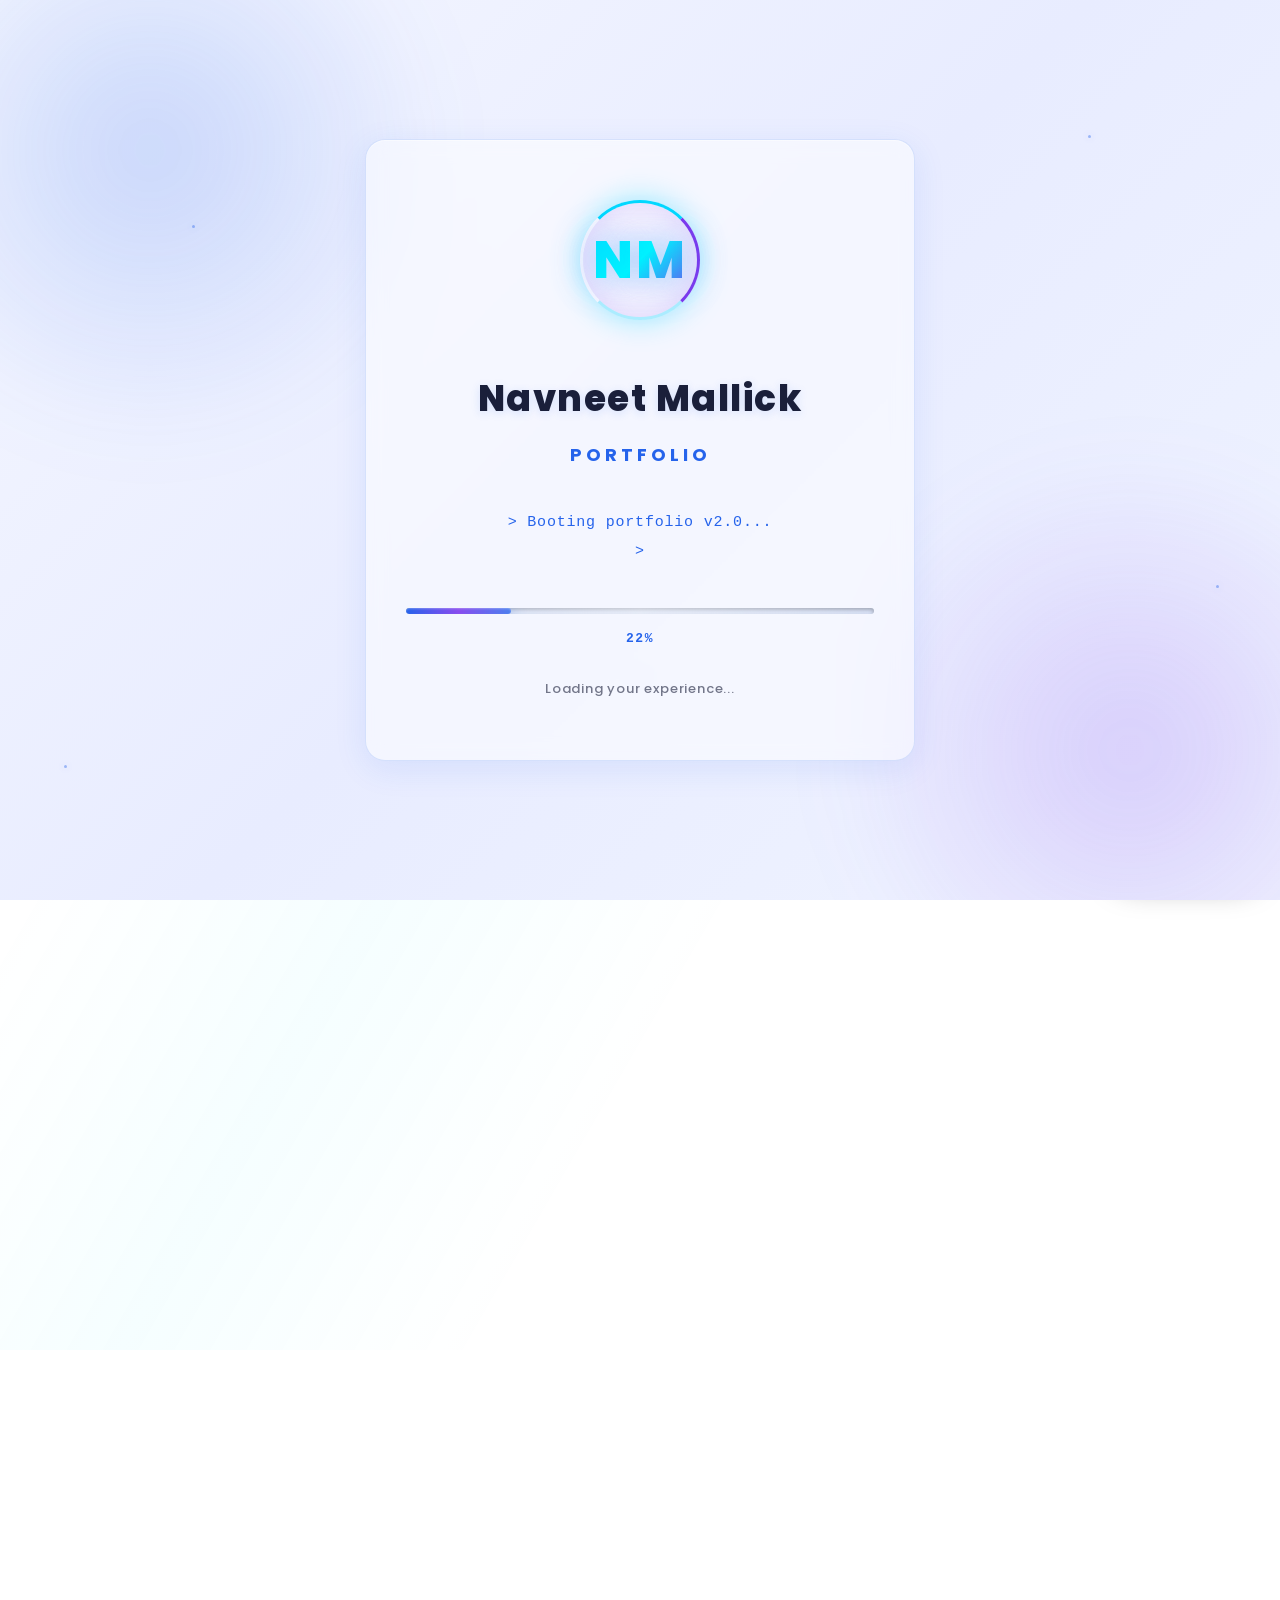
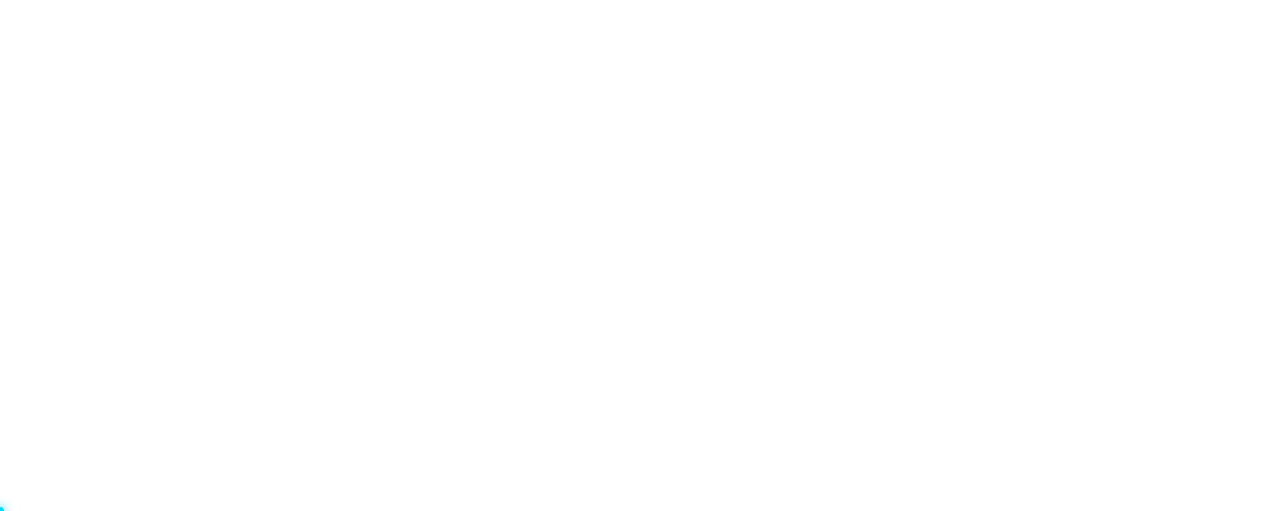
==== commit eb5599ea: "new commit" ====
--- a/index.html
+++ b/index.html
@@ -82,8 +82,9 @@
     #boot-overlay.boot-exit {
       pointer-events: none;
     }
-    body.boot-active {
-      overflow: hidden;
+    body.boot-active, html.boot-active {
+      overflow: hidden !important;
+      height: 100vh !important;
     }
   </style>
 
@@ -1213,7 +1214,7 @@
 </div>
 
 <!-- Runner + Snake Game Modal -->
-<div id="game-modal" aria-hidden="true" style="display:none;position:fixed;inset:0;z-index:999998;background:rgba(0,0,0,0.88);align-items:center;justify-content:center;padding:12px;">
+<div id="game-modal" aria-hidden="true" style="display:none;position:fixed;inset:0;z-index:999998;background:rgba(0,0,0,0.95);align-items:center;justify-content:center;padding:20px;overflow-y:auto;">
   <div id="game-box" style="position:relative;background:#0a0e27;border:2px solid var(--accent);border-radius:16px;padding:16px 20px;box-shadow:0 0 50px rgba(0,217,255,0.25);max-width:700px;width:100%;max-height:95vh;overflow-y:auto;overflow-x:hidden;">
 
     <!-- Header row -->
--- a/CSS/mobile.css
+++ b/CSS/mobile.css
@@ -225,7 +225,8 @@
   }
 
   body {
-    overscroll-behavior-y: contain;
+    overscroll-behavior-y: auto;
+    scroll-behavior: smooth;
   }
 
   /* Navbar - Fixed z-index to ensure visibility */
@@ -747,74 +748,373 @@
   .stat-number { font-size: 1.4rem; }
 }
 
-/* ── GAME MODAL MOBILE ──────────────────────────── */
+/* ── GAME MODAL MOBILE (optimized for all screen sizes) ──────────────────────────── */
 @media (max-width: 700px) {
   #game-modal { 
     z-index: 9999999 !important;
     position: fixed !important;
     inset: 0 !important;
+    padding: max(20px, env(safe-area-inset-top)) max(12px, env(safe-area-inset-right)) max(80px, env(safe-area-inset-bottom)) max(12px, env(safe-area-inset-left)) !important;
+    display: none;
+    align-items: center;
+    justify-content: flex-start !important;
+    flex-direction: column;
+    overflow-y: auto !important;
+    -webkit-overflow-scrolling: touch;
+    background: rgba(0,0,0,0.92) !important;
+  }
+
+  /* Main game container wrapper */
+  #game-modal > div { 
     padding: 0 !important;
-    display: none;
-    align-items: center;
-    justify-content: center;
-  }
-  #game-modal > div { 
-    padding: 0; 
     z-index: 9999999 !important;
     width: 100%;
-    height: 100%;
+    height: auto;
     display: flex;
     align-items: center;
     justify-content: center;
-  }
+    flex-grow: 1;
+  }
+
+  /* Game box styling - optimized for mobile */
   #game-box { 
-    padding: 12px !important; 
+    padding: 16px !important; 
     z-index: 9999999 !important;
-    max-height: 98vh;
-    width: 96vw;
-    max-width: 100%;
-    margin: auto;
-    overflow-y: auto;
-  }
-
+    height: auto !important;
+    max-height: none !important;
+    width: 100% !important;
+    max-width: 600px !important;
+    margin: 0 auto !important;
+    overflow-y: visible !important;
+    overflow-x: hidden;
+    border-radius: 12px;
+    background: #0a0e27 !important;
+  }
+
+  /* Header row with game tabs - horizontal scroll on small screens */
+  #game-box > div:first-child {
+    display: flex;
+    justify-content: space-between;
+    align-items: center;
+    gap: 8px;
+    margin-bottom: 12px;
+    flex-wrap: wrap;
+  }
+
+  /* Game tab buttons - responsive sizing */
   #game-tab-runner,
   #game-tab-snake,
   #game-tab-mine,
   #game-tab-asteroid {
-    padding: 10px 16px !important;
+    padding: 8px 12px !important;
+    font-size: 11px !important;
+    letter-spacing: 0.5px !important;
+    min-height: 40px;
+    min-width: 72px;
+    flex: 1;
+    min-flex: 0;
+    display: flex;
+    align-items: center;
+    justify-content: center;
+    border-radius: 6px;
+    white-space: nowrap;
+    overflow: hidden;
+    text-overflow: ellipsis;
+  }
+
+  /* Close button - always accessible */
+  #game-box button[onclick="closeRunnerGame()"] {
+    min-height: 40px;
+    min-width: 40px;
+    flex-shrink: 0;
+  }
+
+  /* Notification/More games section */
+  #game-box > div:nth-child(2) {
+    margin-bottom: 12px !important;
+    padding: 8px !important;
+    border-radius: 8px;
+    font-size: 11px !important;
+  }
+
+  #game-box > div:nth-child(2) a {
+    font-size: 10px !important;
+    gap: 4px !important;
+    flex-wrap: wrap;
+  }
+
+  /* Game panels - full width and responsive */
+  #game-panel-runner,
+  #game-panel-snake,
+  #game-panel-mine,
+  #game-panel-asteroid {
+    width: 100%;
+  }
+
+  /* Title styling in game panels */
+  #game-panel-runner > div:first-child,
+  #game-panel-snake > div:first-child,
+  #game-panel-mine > div:first-child,
+  #game-panel-asteroid > div:first-child {
+    display: flex;
+    flex-direction: column;
+    gap: 6px;
+    margin-bottom: 8px;
+  }
+
+  #game-panel-runner > div:first-child > span:first-child,
+  #game-panel-snake > div:first-child > span:first-child,
+  #game-panel-mine > div:first-child > span:first-child,
+  #game-panel-asteroid > div:first-child > span:first-child {
     font-size: 12px !important;
-    letter-spacing: 0.5px !important;
-    min-height: 44px;
-    min-width: 80px;
-    display: flex;
-    align-items: center;
-    justify-content: center;
-  }
-
+  }
+
+  #game-panel-runner > div:first-child > div,
+  #game-panel-snake > div:first-child > div,
+  #game-panel-mine > div:first-child > div,
+  #game-panel-asteroid > div:first-child > div {
+    flex-wrap: wrap;
+    gap: 10px;
+  }
+
+  #game-panel-runner > div:first-child > div > span,
+  #game-panel-snake > div:first-child > div > span,
+  #game-panel-mine > div:first-child > div > span,
+  #game-panel-asteroid > div:first-child > div > span {
+    font-size: 12px !important;
+  }
+
+  /* Canvas scaling - proper aspect ratio maintenance */
   #game-canvas { 
     width: 100% !important; 
     height: auto !important;
+    aspect-ratio: 620 / 160;
+    min-height: 120px;
+    max-height: 45vh;
+    display: block;
+    background: #05081a;
+    border-radius: 6px;
+    border: 1px solid rgba(0, 229, 255, 0.1);
+    image-rendering: pixelated;
+    image-rendering: -moz-crisp-edges;
+    image-rendering: crisp-edges;
+  }
+
+  #snake-canvas { 
+    width: 100% !important; 
+    height: auto !important;
+    aspect-ratio: 620 / 320;
     min-height: 140px;
     max-height: 50vh;
     display: block;
     background: #05081a;
-    border-radius: 8px;
-  }
-  #snake-canvas,
+    border-radius: 6px;
+    border: 1px solid rgba(245, 158, 11, 0.1);
+    image-rendering: pixelated;
+    image-rendering: -moz-crisp-edges;
+    image-rendering: crisp-edges;
+  }
+
   #asteroid-canvas,
   #mine-canvas { 
     width: 100% !important; 
     height: auto !important;
-    min-height: 240px;
-    max-height: 55vh;
     display: block;
-    image-rendering: pixelated; 
     background: #05081a;
-  }
-
-  /* Disable scanlines on all mobile devices for performance */
+    border-radius: 6px;
+    image-rendering: pixelated;
+    image-rendering: -moz-crisp-edges;
+    image-rendering: crisp-edges;
+  }
+
+  #asteroid-canvas {
+    aspect-ratio: 620 / 320;
+    min-height: 140px;
+    max-height: 50vh;
+    border: 1px solid rgba(168, 85, 247, 0.1);
+  }
+
+  #mine-canvas {
+    aspect-ratio: 1;
+    min-height: 140px;
+    max-height: 60vh;
+    border: 1px solid rgba(34, 197, 94, 0.1);
+  }
+
+  /* Controls info text - responsive sizing */
+  #game-panel-runner > div:last-child,
+  #game-panel-snake > div:last-child,
+  #game-panel-mine > div:last-child,
+  #game-panel-asteroid > div:last-child {
+    display: flex;
+    flex-direction: column;
+    gap: 6px;
+    margin-top: 8px;
+  }
+
+  #game-panel-runner > div:last-child > p,
+  #game-panel-snake > div:last-child > p,
+  #game-panel-mine > div:last-child > p,
+  #game-panel-asteroid > div:last-child > p {
+    font-size: 10px !important;
+    opacity: 0.4 !important;
+    margin: 0 !important;
+    line-height: 1.2;
+  }
+
+  #game-panel-runner > div:last-child > span,
+  #game-panel-snake > div:last-child > span,
+  #game-panel-mine > div:last-child > span,
+  #game-panel-asteroid > div:last-child > span {
+    font-size: 10px !important;
+    text-align: right;
+  }
+
+  /* Mine difficulty buttons - responsive grid */
+  #game-panel-mine > div:nth-child(2) {
+    display: grid;
+    grid-template-columns: repeat(auto-fit, minmax(70px, 1fr));
+    gap: 6px;
+    margin-bottom: 8px !important;
+  }
+
+  #game-panel-mine > div:nth-child(2) button {
+    padding: 6px 8px !important;
+    font-size: 10px !important;
+    min-height: 36px;
+  }
+
+  /* Disable scanlines and heavy effects on mobile */
   .scanlines {
     display: none !important;
+  }
+
+  /* Ensure proper scrolling area */
+  #game-box {
+    max-height: calc(100vh - 120px - env(safe-area-inset-top) - env(safe-area-inset-bottom));
+  }
+
+  /* Prevent body scroll when game is open */
+  body:has(#game-modal[aria-hidden="false"]) {
+    overflow: hidden;
+  }
+}
+
+/* ── SMALLER PHONES (max-width: 480px) ────────────────────────── */
+@media (max-width: 480px) {
+  #game-box {
+    padding: 10px !important;
+    width: calc(100% - 20px);
+    margin: 10px auto;
+  }
+
+  #game-tab-runner,
+  #game-tab-snake,
+  #game-tab-mine,
+  #game-tab-asteroid {
+    padding: 6px 10px !important;
+    font-size: 10px !important;
+    min-height: 36px;
+    min-width: 60px;
+  }
+
+  #game-canvas {
+    min-height: 100px;
+    max-height: 40vh;
+  }
+
+  #snake-canvas,
+  #asteroid-canvas {
+    min-height: 120px;
+    max-height: 45vh;
+  }
+
+  #mine-canvas {
+    min-height: 120px;
+    max-height: 50vh;
+  }
+
+  #game-panel-runner > div:first-child,
+  #game-panel-snake > div:first-child,
+  #game-panel-mine > div:first-child,
+  #game-panel-asteroid > div:first-child {
+    gap: 4px;
+    margin-bottom: 6px;
+  }
+
+  #game-panel-runner > div:last-child,
+  #game-panel-snake > div:last-child,
+  #game-panel-mine > div:last-child,
+  #game-panel-asteroid > div:last-child {
+    gap: 4px;
+    margin-top: 6px;
+  }
+
+  #game-panel-runner > div:last-child > p,
+  #game-panel-snake > div:last-child > p,
+  #game-panel-mine > div:last-child > p,
+  #game-panel-asteroid > div:last-child > p {
+    font-size: 9px !important;
+  }
+}
+
+/* ── LARGE TABLETS (768px - 900px) ────────────────────────── */
+@media (min-width: 701px) and (max-width: 900px) {
+  #game-modal {
+    justify-content: center;
+  }
+
+  #game-box {
+    max-width: 90vw;
+    max-height: 90vh;
+    overflow-y: auto;
+  }
+
+  #game-canvas {
+    max-height: 60vh;
+  }
+
+  #snake-canvas,
+  #asteroid-canvas {
+    max-height: 65vh;
+  }
+
+  #mine-canvas {
+    max-height: 70vh;
+  }
+}
+
+/* ── ENHANCED MOBILE GAME CONTROLS ────────────────────────────── */
+@media (max-width: 700px) {
+  /* Touch-friendly active states */
+  #game-tab-runner:active,
+  #game-tab-snake:active,
+  #game-tab-mine:active,
+  #game-tab-asteroid:active {
+    transform: scale(0.97);
+    opacity: 0.9;
+  }
+
+  #game-panel-mine > div:nth-child(2) button:active {
+    transform: scale(0.95);
+    opacity: 0.8;
+  }
+
+  /* Improve canvas touch responsiveness */
+  canvas {
+    touch-action: manipulation;
+    user-select: none;
+    -webkit-user-select: none;
+  }
+
+  /* Better button feedback on mobile */
+  button[onclick*="Game"],
+  #game-tab-runner,
+  #game-tab-snake,
+  #game-tab-mine,
+  #game-tab-asteroid {
+    -webkit-tap-highlight-color: transparent;
+    -webkit-touch-callout: none;
   }
 }
 
--- a/CSS/mobile-performance.css
+++ b/CSS/mobile-performance.css
@@ -8,21 +8,11 @@
    ═══════════════════════════════════════════════════════════════════ */
 
 @media (max-width: 900px) {
-  /* Force GPU acceleration for smooth scrolling */
+  /* Keep font rendering tweaks, avoid forced transforms on root
+     because they can break fixed/sticky overlays on some mobiles. */
   html {
-    -webkit-transform: translateZ(0);
-    transform: translateZ(0);
     -webkit-font-smoothing: antialiased;
     -moz-osx-font-smoothing: grayscale;
-  }
-
-  body {
-    -webkit-transform: translate3d(0, 0, 0);
-    transform: translate3d(0, 0, 0);
-    -webkit-backface-visibility: hidden;
-    backface-visibility: hidden;
-    -webkit-perspective: 1000px;
-    perspective: 1000px;
   }
 
   /* Optimize animated elements */
@@ -90,13 +80,8 @@
 @media (max-width: 900px) {
   /* Optimize scroll containers */
   body {
-    overscroll-behavior-y: contain;
+    overscroll-behavior-y: auto;
     scroll-behavior: smooth;
-  }
-
-  /* Prevent layout shifts during scroll */
-  section {
-    contain: layout style paint;
   }
 
   /* Optimize images for scroll performance */
@@ -152,12 +137,6 @@
    ═══════════════════════════════════════════════════════════════════ */
 
 @media (min-resolution: 90dpi) and (max-width: 900px) {
-  /* Smoother animations for high refresh rate displays */
-  * {
-    animation-duration: calc(var(--animation-speed, 1) * 1s);
-    transition-duration: calc(var(--animation-speed, 1) * 0.3s);
-  }
-
   .btn,
   .project-card,
   .cert-card {
@@ -199,24 +178,15 @@
     contain: layout style paint;
   }
 
-  /* Extreme Paint Optimization for Mobile */
-  * {
-    backdrop-filter: none !important;
-    -webkit-backdrop-filter: none !important;
-    text-shadow: none !important;
-  }
-
   /* Simplify shadows globally on mobile to reduce GPU paint cost */
   .project-card, .cert-card, .stat-card, .exp-card, .skill, .btn, .navbar {
     box-shadow: 0 4px 10px rgba(0, 0, 0, 0.2) !important;
     backdrop-filter: none !important;
   }
 
-  /* Prevent any horizontal layout jitter */
+  /* Prevent horizontal layout jitter without viewport lock */
   body, html {
     overflow-x: hidden !important;
-    width: 100vw;
-    position: relative;
   }
 }
 
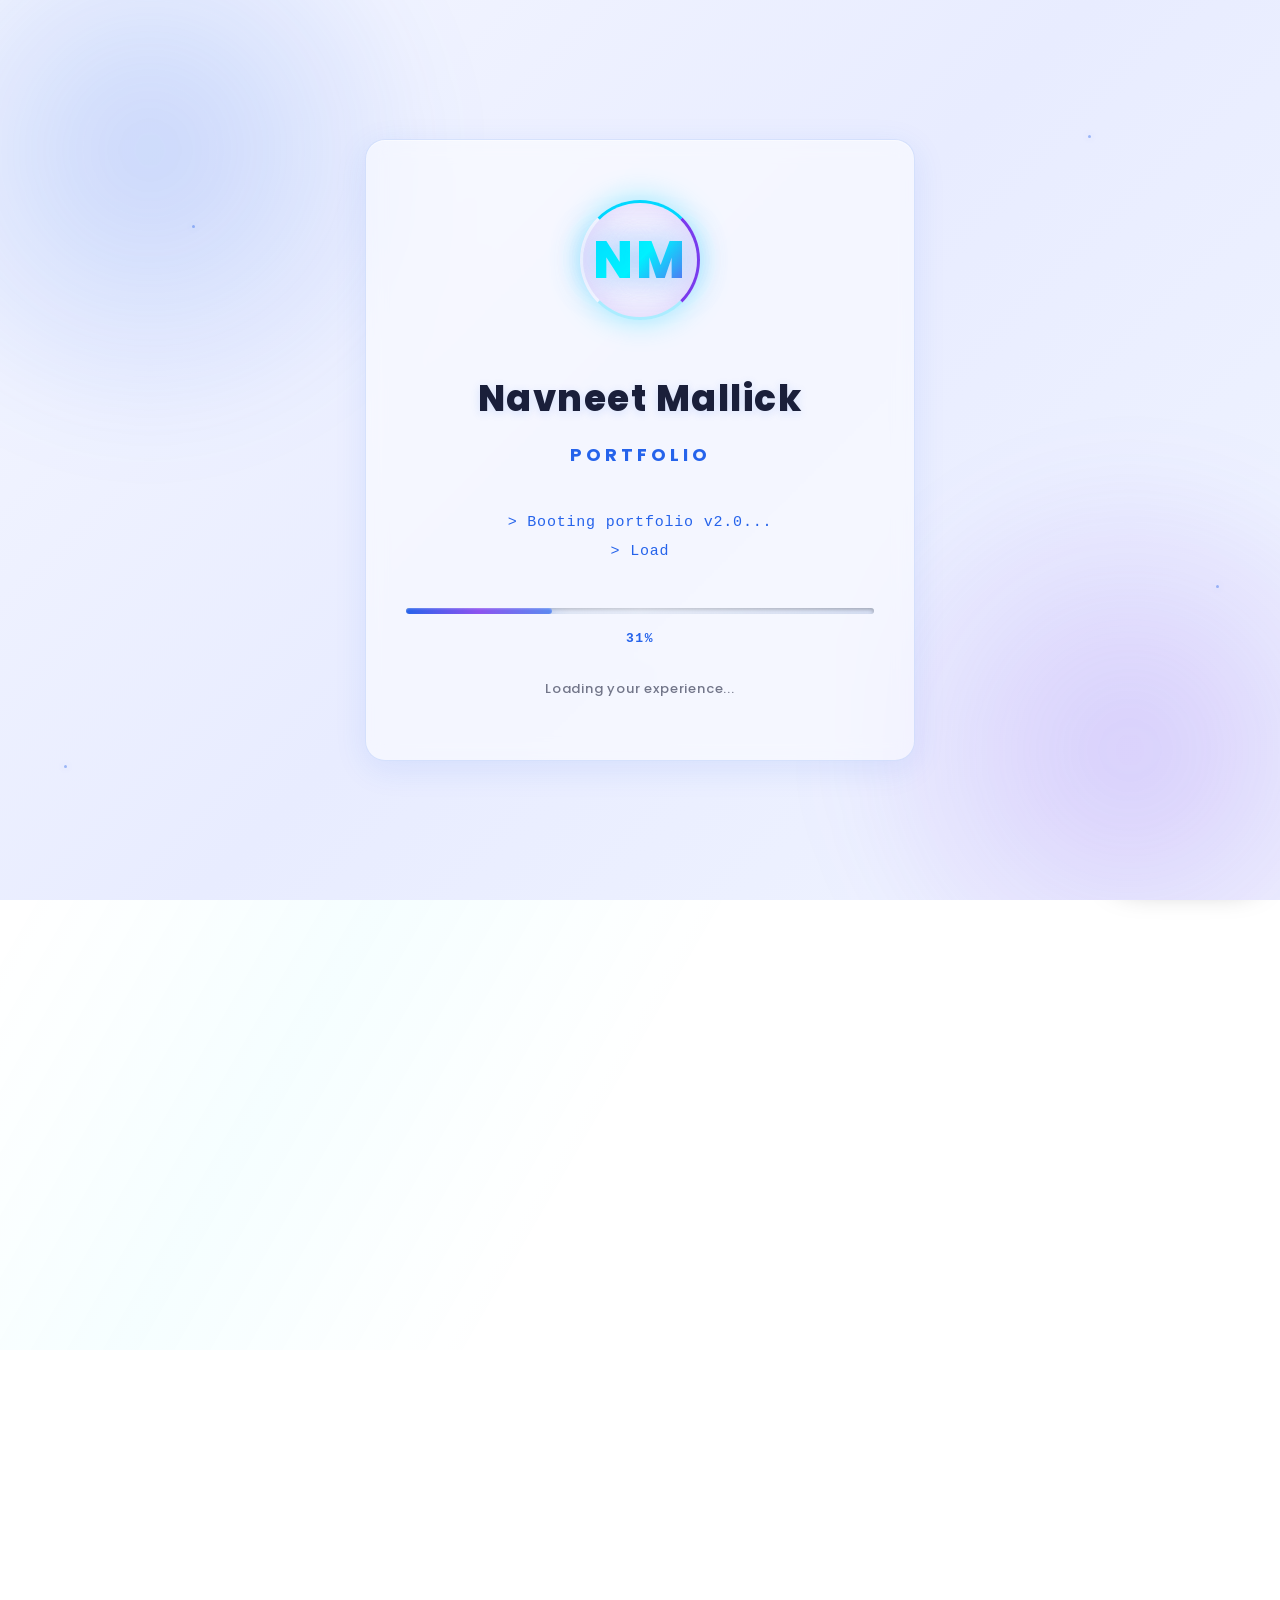
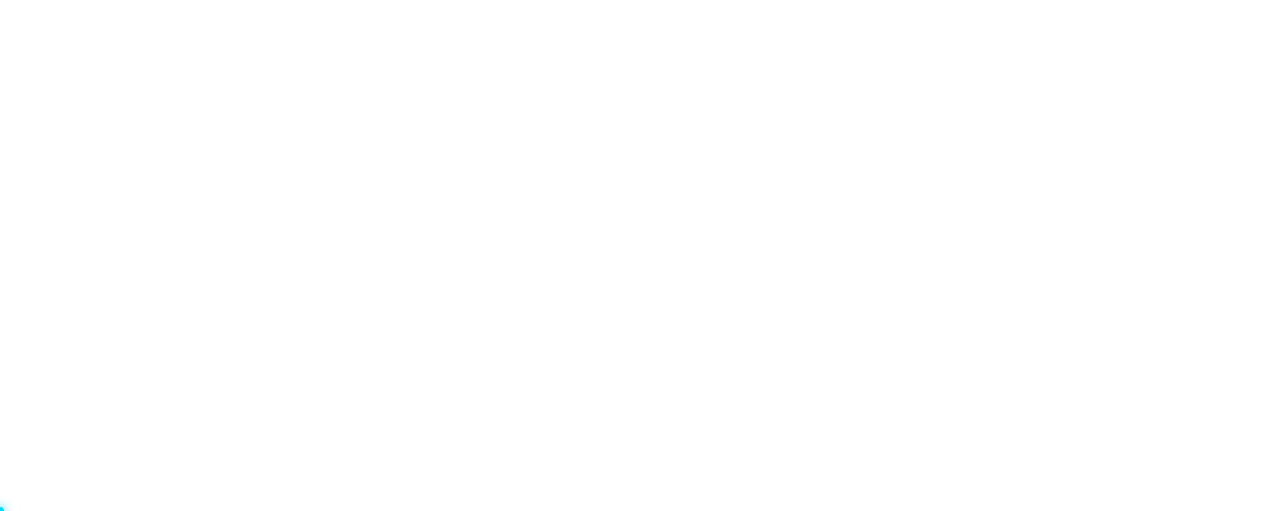
==== commit d96507e7: "Update links" ====
--- a/index.html
+++ b/index.html
@@ -1231,7 +1231,7 @@
     <!-- More Games Link -->
     <div style="text-align:center;margin-bottom:12px;padding:8px;background:rgba(0,217,255,0.05);border-radius:8px;border:1px solid rgba(0,217,255,0.2);position:relative;">
       <span class="game-notification-pulse"></span>
-      <a href="https://fun7games.vercel.app/" target="_blank" rel="noopener noreferrer" style="color:var(--accent);text-decoration:none;font-family:monospace;font-size:12px;font-weight:600;letter-spacing:1px;display:flex;align-items:center;justify-content:center;gap:8px;">
+      <a href="https://progames07.vercel.app/" target="_blank" rel="noopener noreferrer" style="color:var(--accent);text-decoration:none;font-family:monospace;font-size:12px;font-weight:600;letter-spacing:1px;display:flex;align-items:center;justify-content:center;gap:8px;">
         <i class="fas fa-gamepad"></i> FOR MORE GAMES VISIT GAME CENTER <i class="fas fa-external-link-alt" style="font-size:10px;"></i>
         <span class="game-notification-badge">7+ GAMES</span>
       </a>
@@ -1471,4 +1471,4 @@
 </script>
 
 </body>
-</html>+</html>
--- a/CSS/mobile.css
+++ b/CSS/mobile.css
@@ -764,18 +764,6 @@
     background: rgba(0,0,0,0.92) !important;
   }
 
-  /* Main game container wrapper */
-  #game-modal > div { 
-    padding: 0 !important;
-    z-index: 9999999 !important;
-    width: 100%;
-    height: auto;
-    display: flex;
-    align-items: center;
-    justify-content: center;
-    flex-grow: 1;
-  }
-
   /* Game box styling - optimized for mobile */
   #game-box { 
     padding: 16px !important; 
@@ -785,6 +773,8 @@
     width: 100% !important;
     max-width: 600px !important;
     margin: 0 auto !important;
+    display: flex !important;
+    flex-direction: column !important;
     overflow-y: visible !important;
     overflow-x: hidden;
     border-radius: 12px;
@@ -843,12 +833,13 @@
     flex-wrap: wrap;
   }
 
-  /* Game panels - full width and responsive */
   #game-panel-runner,
   #game-panel-snake,
   #game-panel-mine,
   #game-panel-asteroid {
     width: 100%;
+    display: block !important;
+    overflow: visible !important;
   }
 
   /* Title styling in game panels */
@@ -889,8 +880,8 @@
     width: 100% !important; 
     height: auto !important;
     aspect-ratio: 620 / 160;
-    min-height: 120px;
-    max-height: 45vh;
+    min-height: 80px;
+    max-height: 60vh;
     display: block;
     background: #05081a;
     border-radius: 6px;
@@ -904,8 +895,8 @@
     width: 100% !important; 
     height: auto !important;
     aspect-ratio: 620 / 320;
-    min-height: 140px;
-    max-height: 50vh;
+    min-height: 100px;
+    max-height: 60vh;
     display: block;
     background: #05081a;
     border-radius: 6px;
@@ -928,16 +919,22 @@
   }
 
   #asteroid-canvas {
-    aspect-ratio: 620 / 320;
-    min-height: 140px;
-    max-height: 50vh;
+    aspect-ratio: 14.2 / 20;
+    min-height: 280px;
+    max-height: 70vh;
+    width: auto !important;
+    max-width: 100%;
+    margin: 0 auto;
     border: 1px solid rgba(168, 85, 247, 0.1);
   }
 
   #mine-canvas {
     aspect-ratio: 1;
-    min-height: 140px;
-    max-height: 60vh;
+    min-height: 100px;
+    max-height: 70vh;
+    width: auto !important;
+    max-width: 100%;
+    margin: 0 auto;
     border: 1px solid rgba(34, 197, 94, 0.1);
   }
 
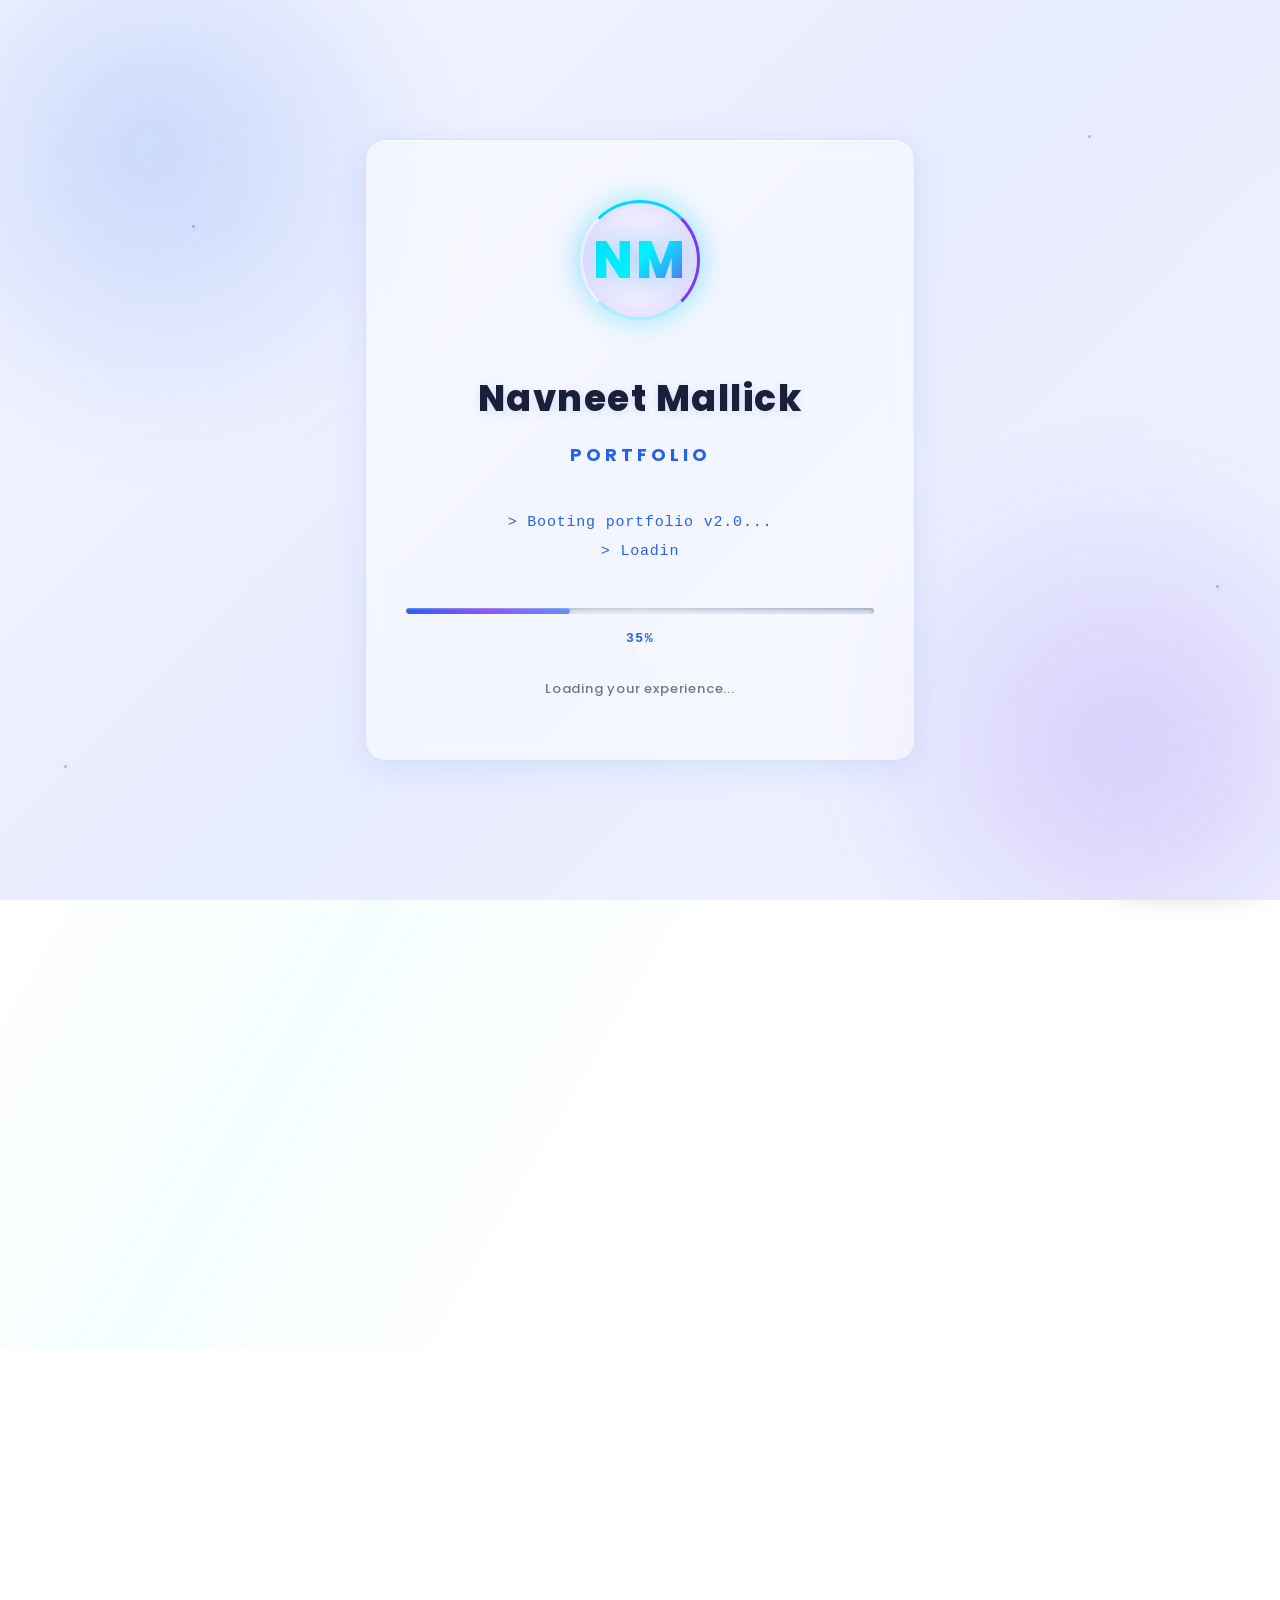
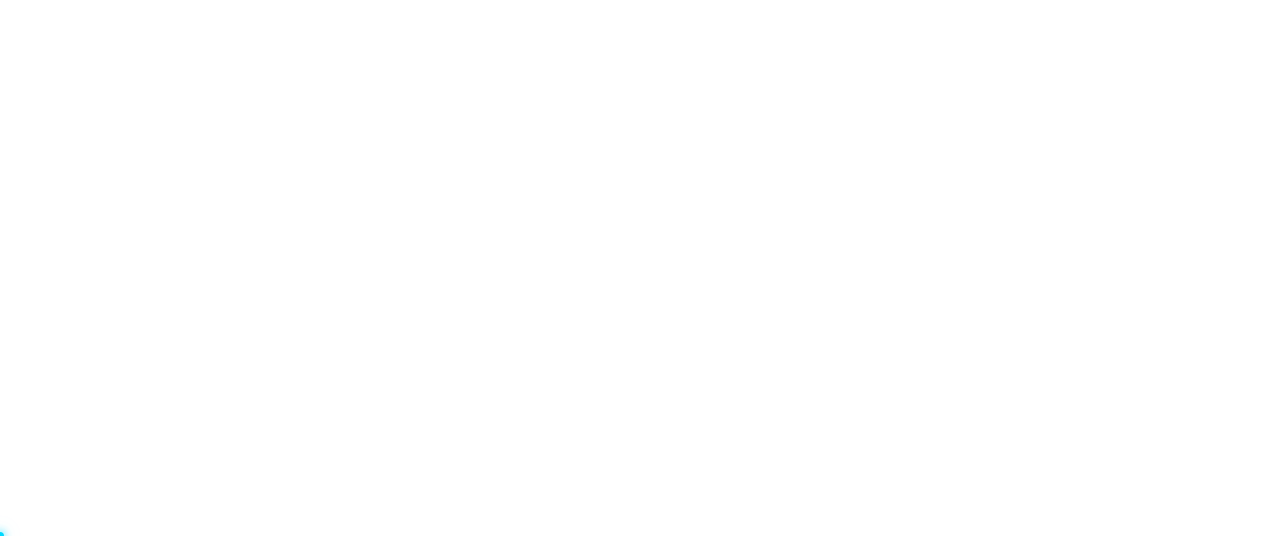
==== commit 6af53768: "fixed index Fixed commented-out Open Graph and Twitter Card meta tags." ====
--- a/index.html
+++ b/index.html
@@ -13,20 +13,20 @@
   <meta name="robots" content="index, follow">
   <link rel="canonical" href="https://navneetmallick.com.np/">
 
-  <!-- Open Graph (Facebook, LinkedIn) -->
-  <meta property="og:type" content="website">
+  <!-- <!-- Open Graph (Facebook, LinkedIn) -->
+  <!-- <meta property="og:type" content="website">
   <meta property="og:url" content="https://navneetmallick.com.np/">
   <meta property="og:title" content="Navneet Mallick | Web Developer & ML Engineer">
   <meta property="og:description" content="Computer Engineering student specializing in Web Development, Machine Learning, and Data Science. Check out my projects and get in touch.">
   <meta property="og:image" content="https://navneetmallick.com.np/Assets/images/profile.jpg">
   <meta property="og:site_name" content="Navneet Mallick Portfolio">
-  <meta property="og:locale" content="en_US">
+  <meta property="og:locale" content="en_US"> -->
 
   <!-- Twitter Card -->
-  <meta name="twitter:card" content="summary_large_image">
+  <!-- <meta name="twitter:card" content="summary_large_image">
   <meta name="twitter:title" content="Navneet Mallick | Web Developer & ML Engineer">
   <meta name="twitter:description" content="Computer Engineering student specializing in Web Development, Machine Learning, and Data Science.">
-  <meta name="twitter:image" content="https://navneetmallick.com.np/Assets/images/profile.jpg">
+  <meta name="twitter:image" content="https://navneetmallick.com.np/Assets/images/profile.jpg"> --> -->
 
   <!-- Favicon -->
   <link rel="icon" type="image/png" href="Assets/images/logo.png">
